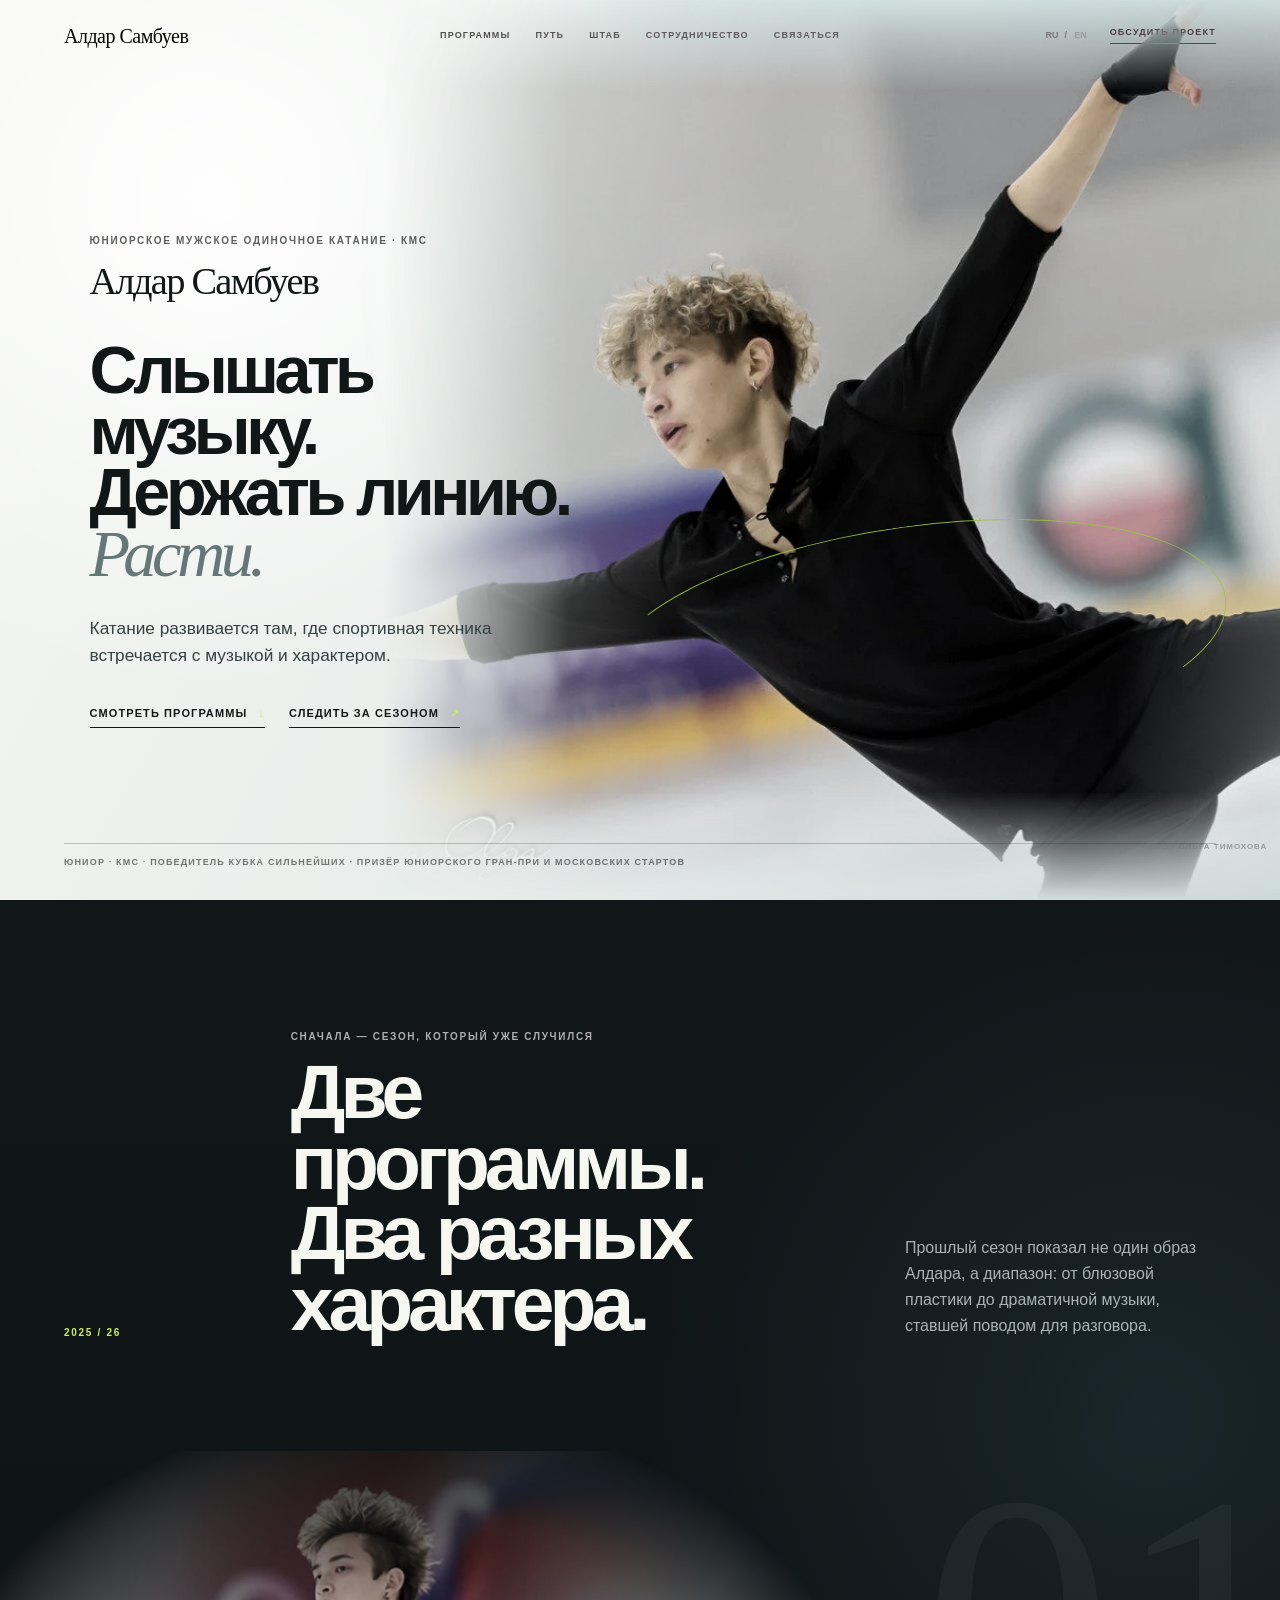
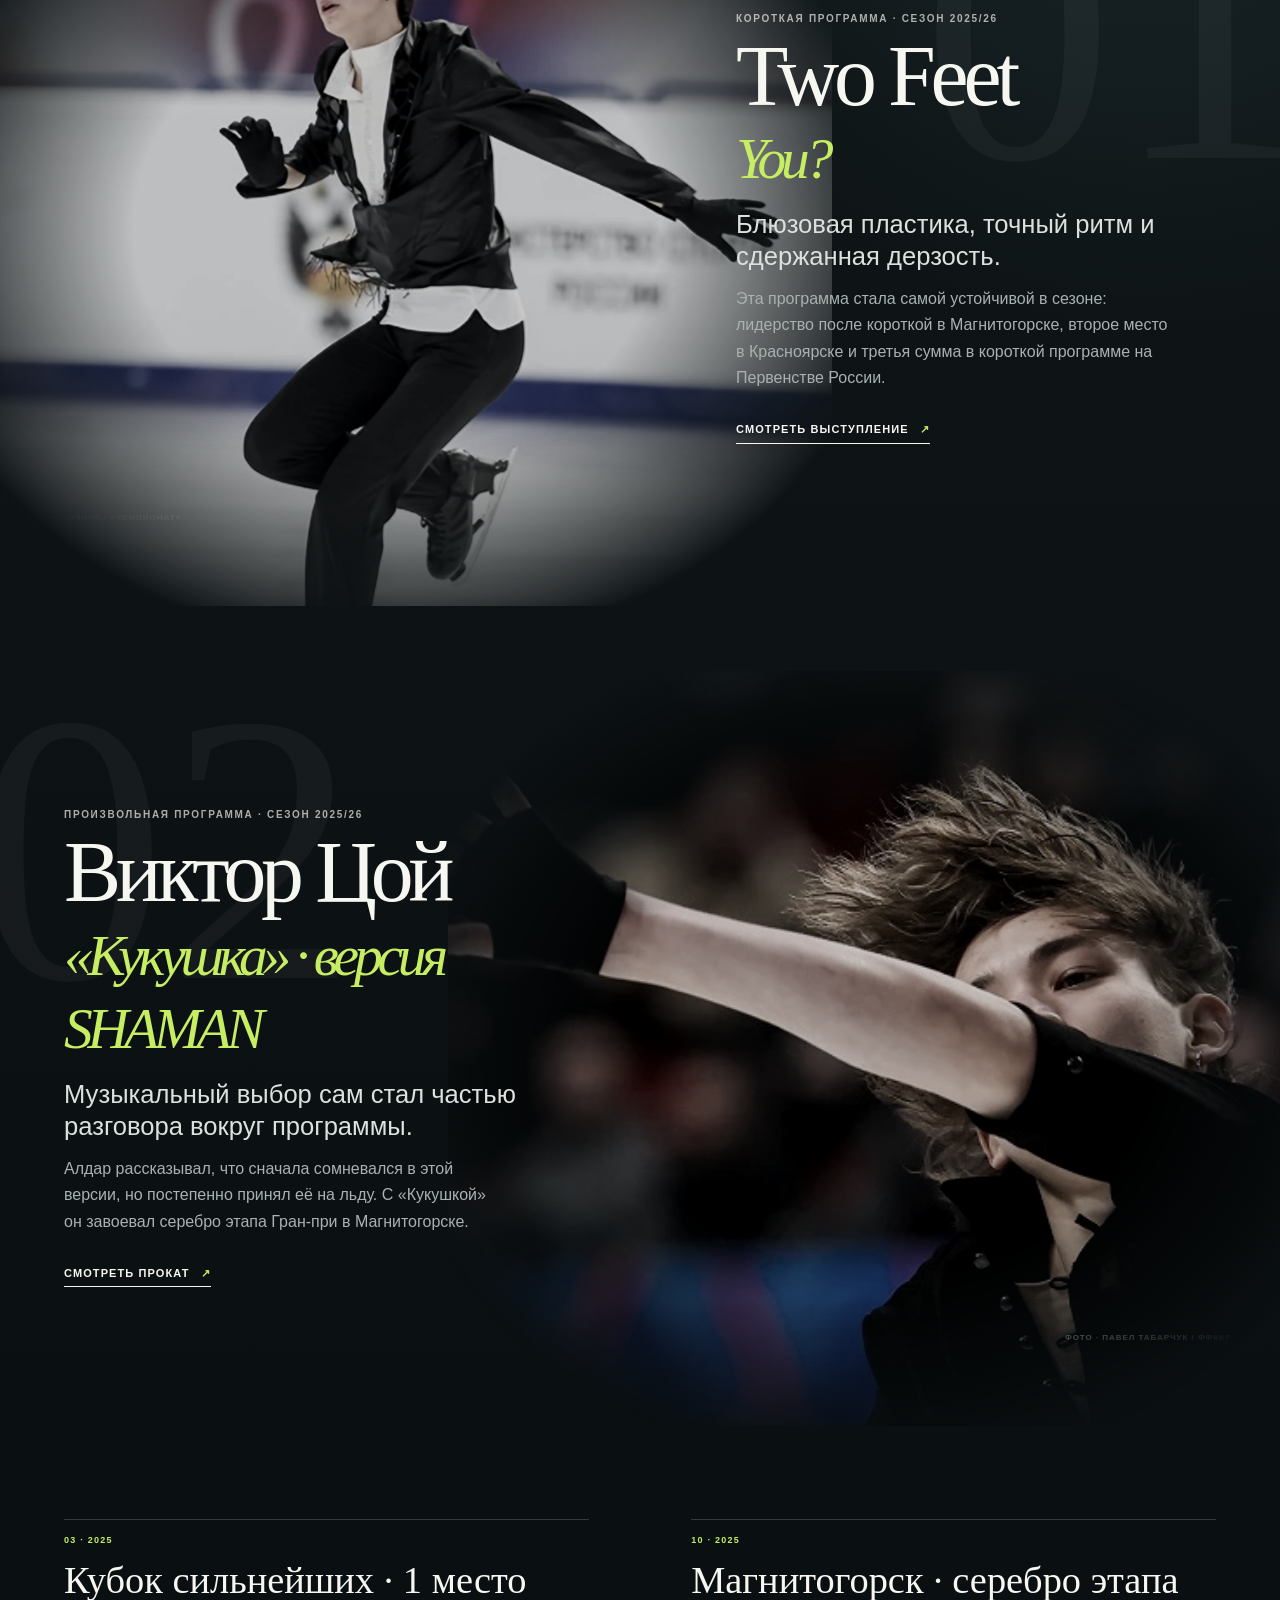
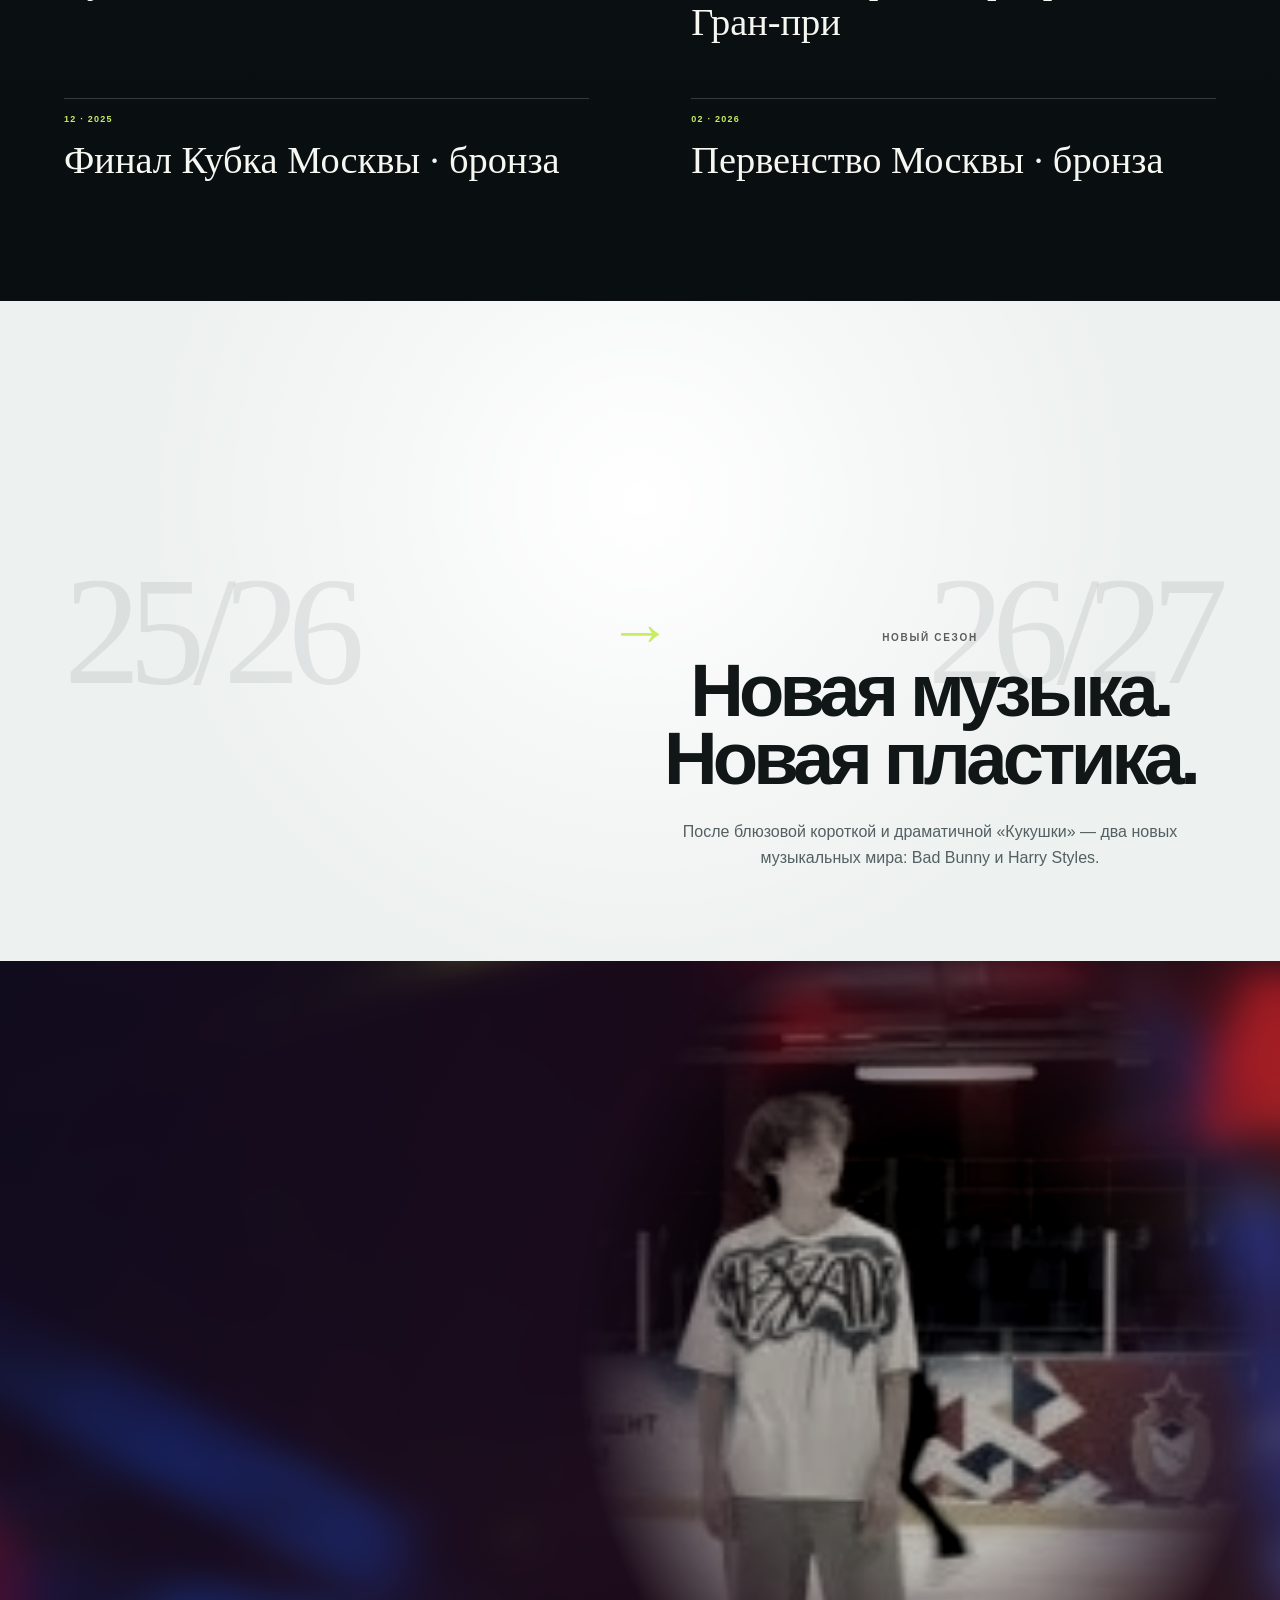
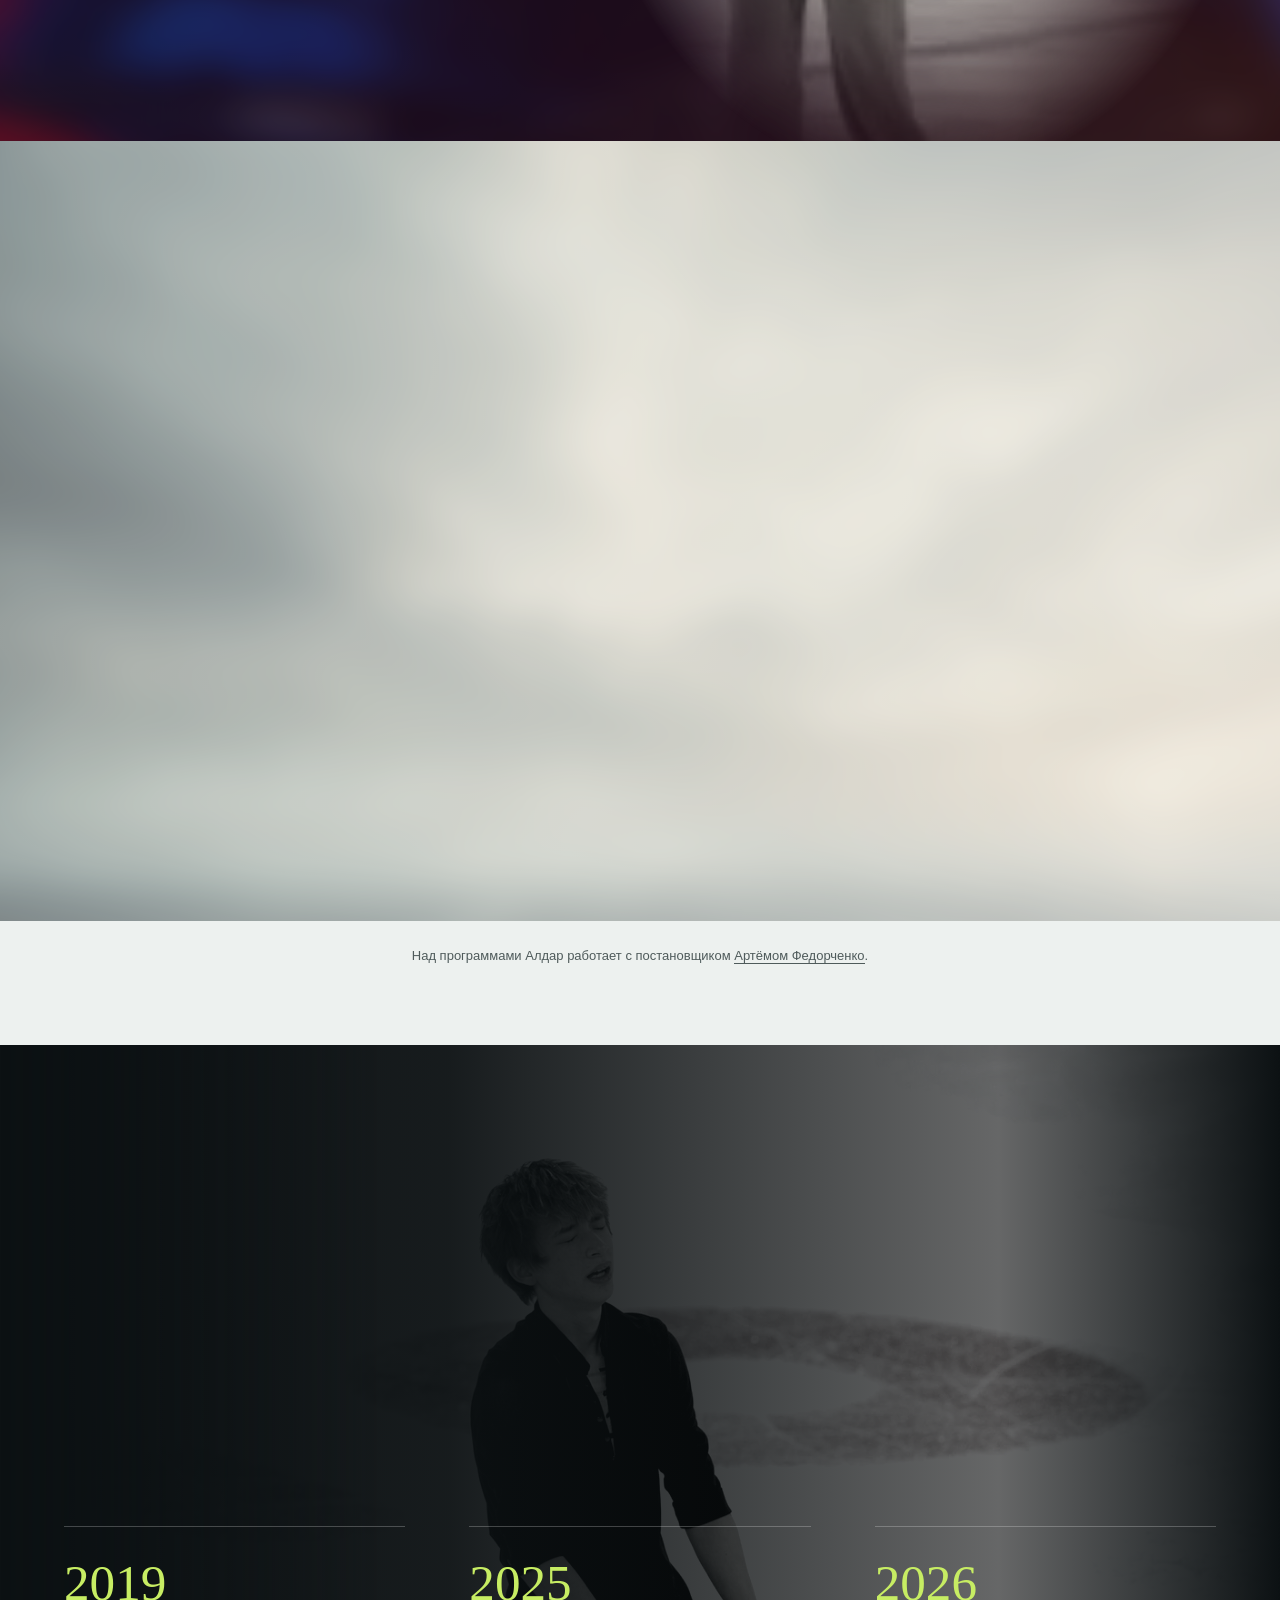
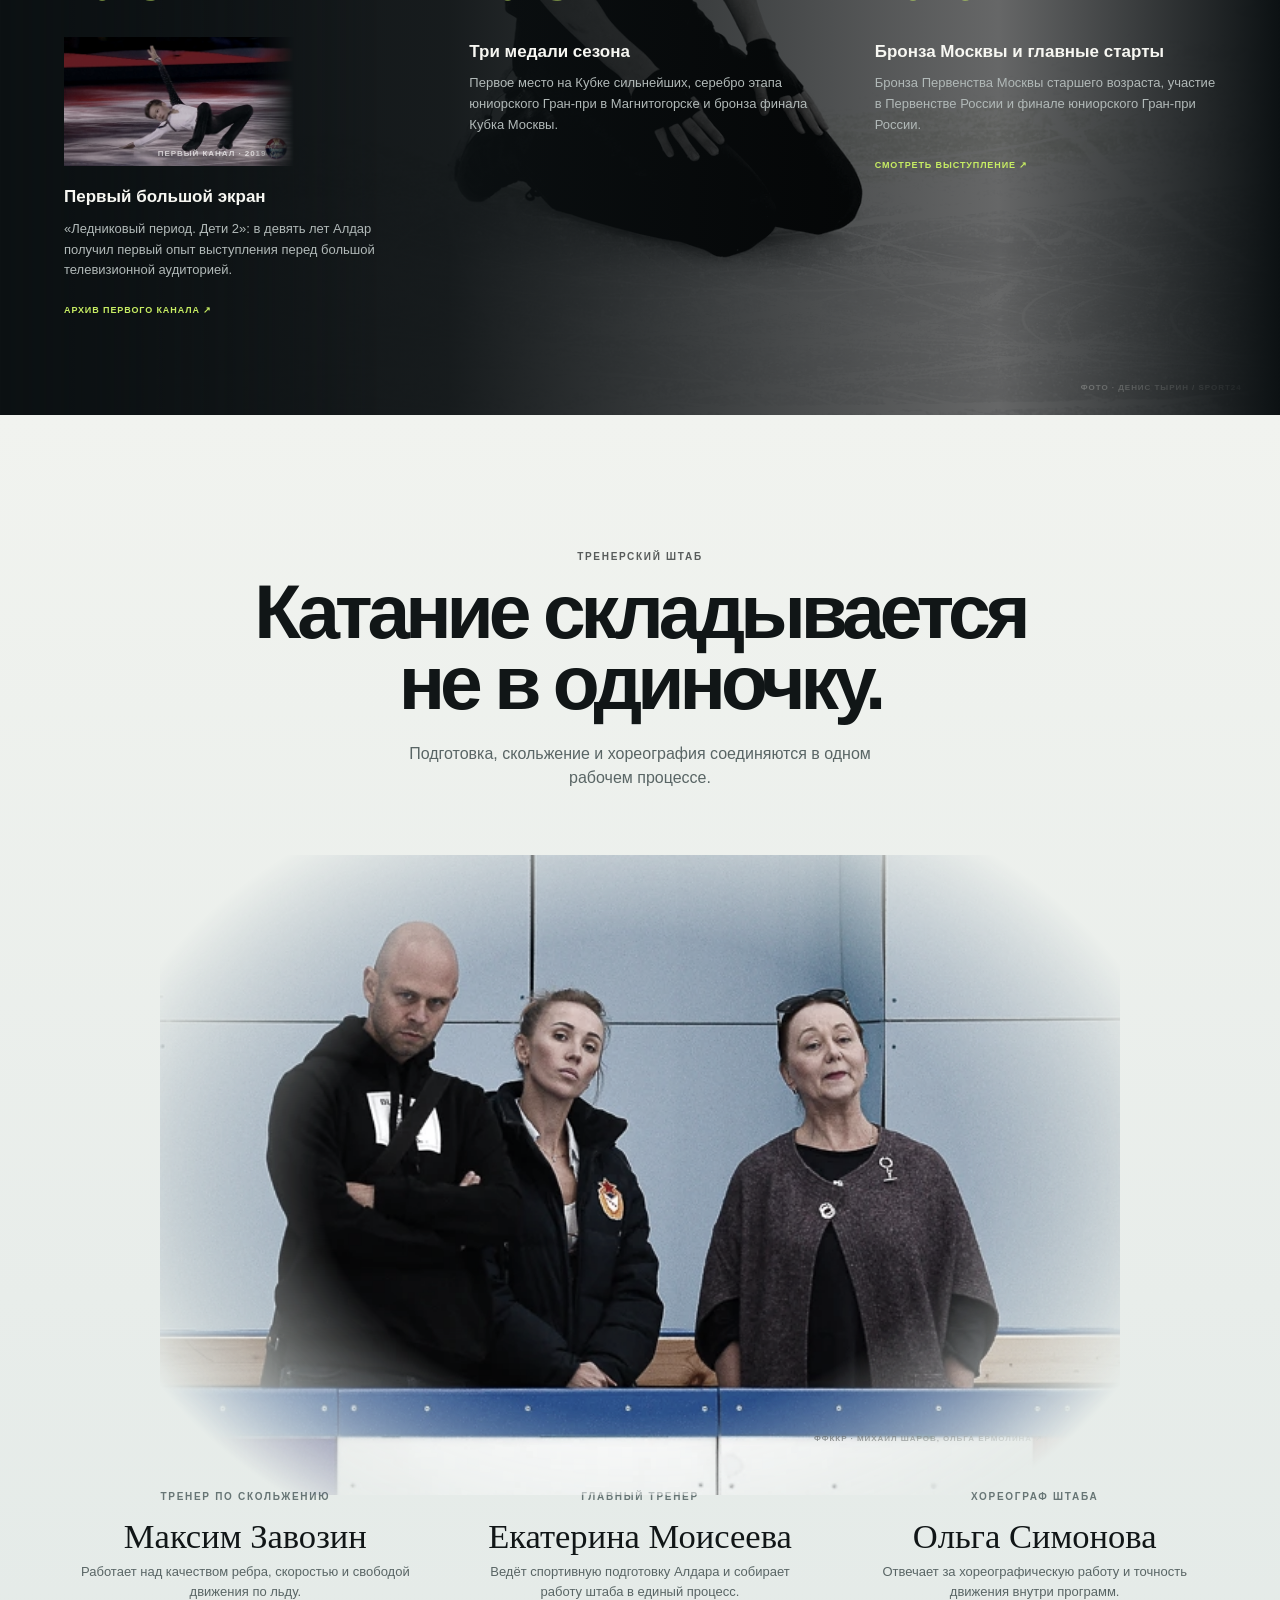
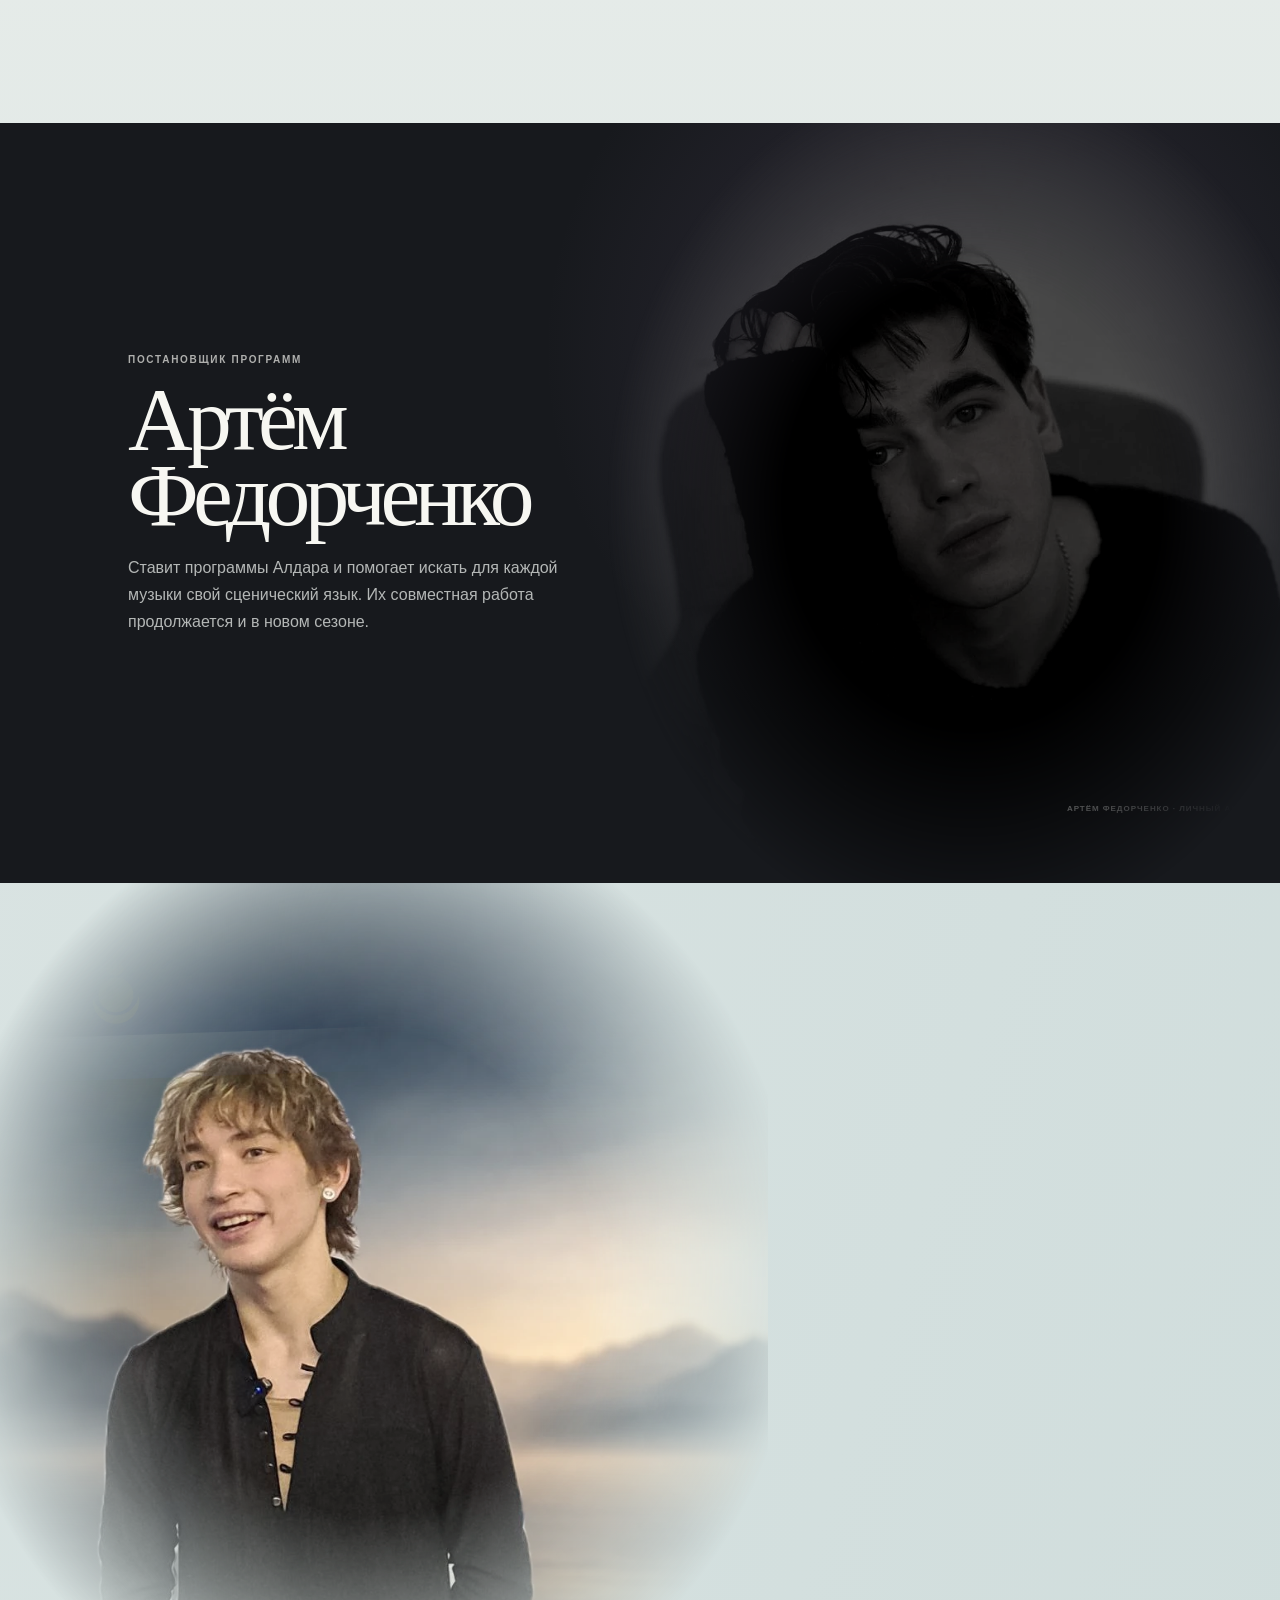
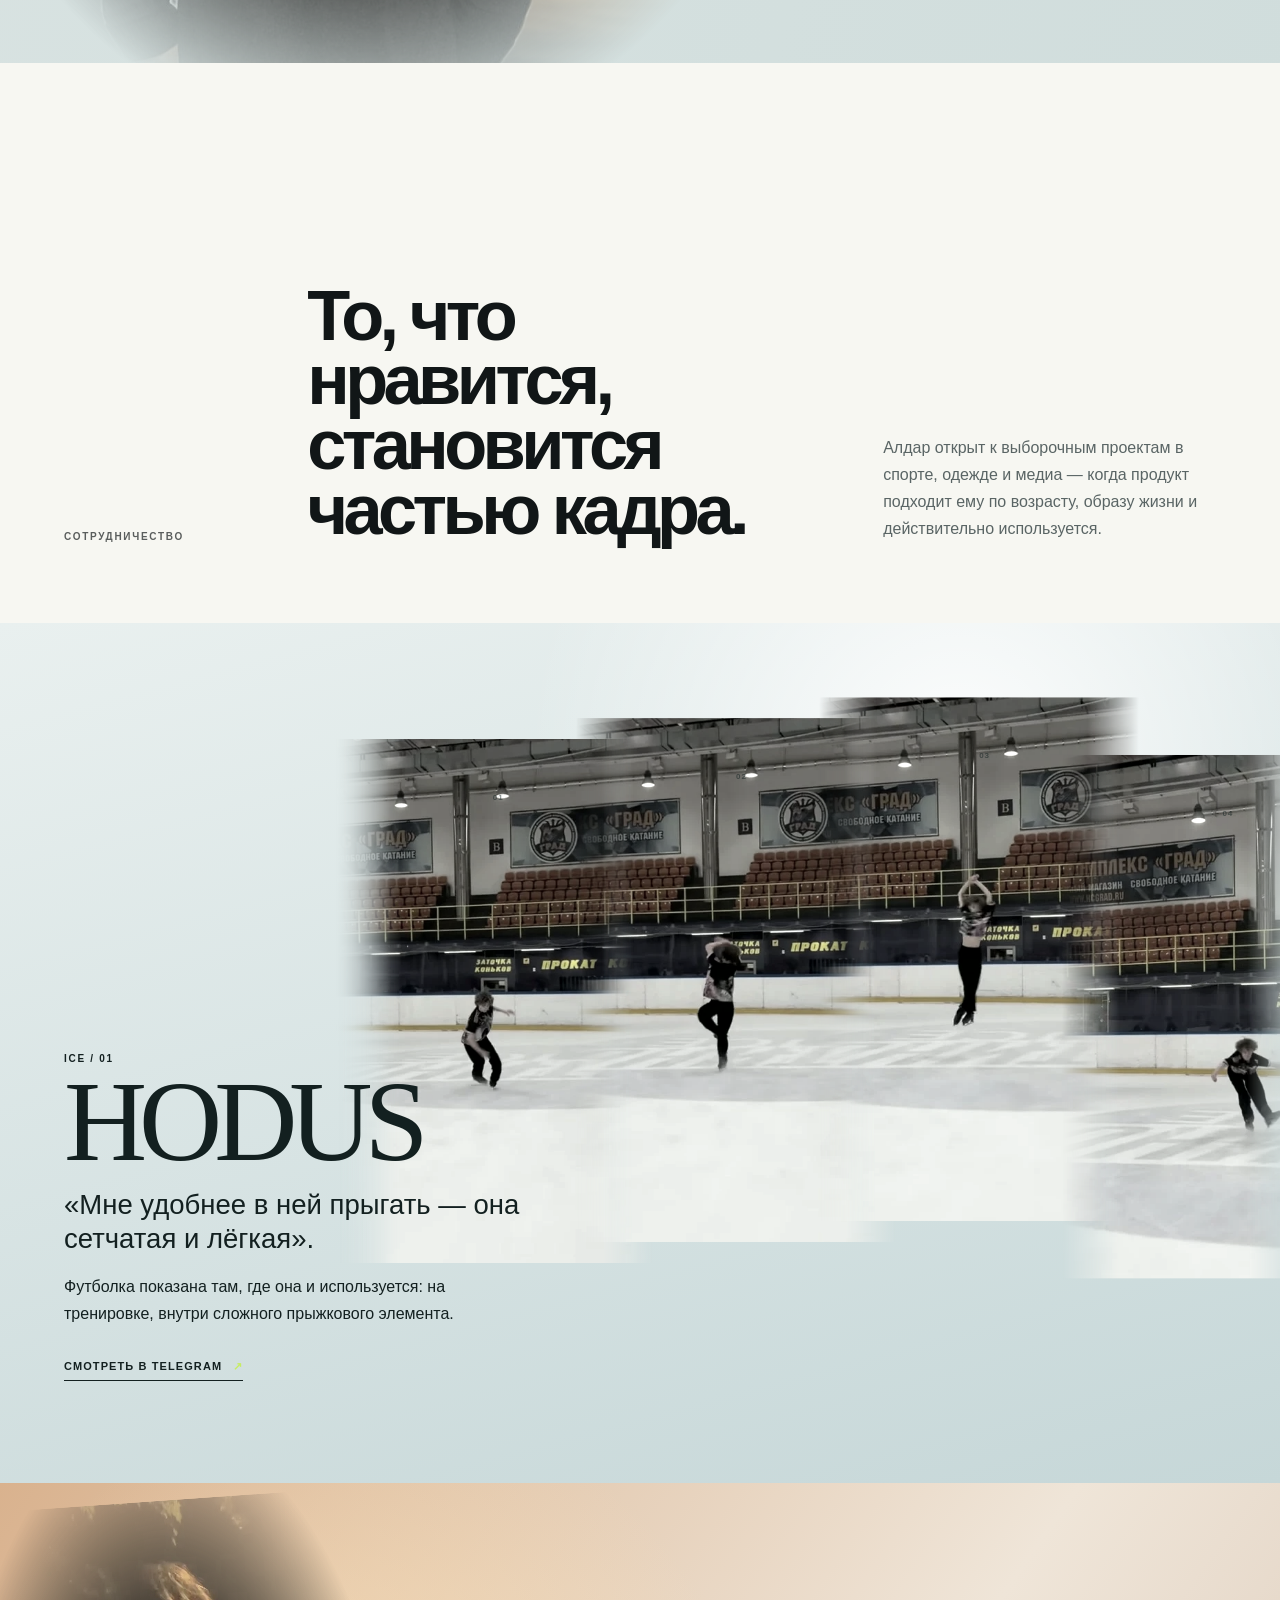
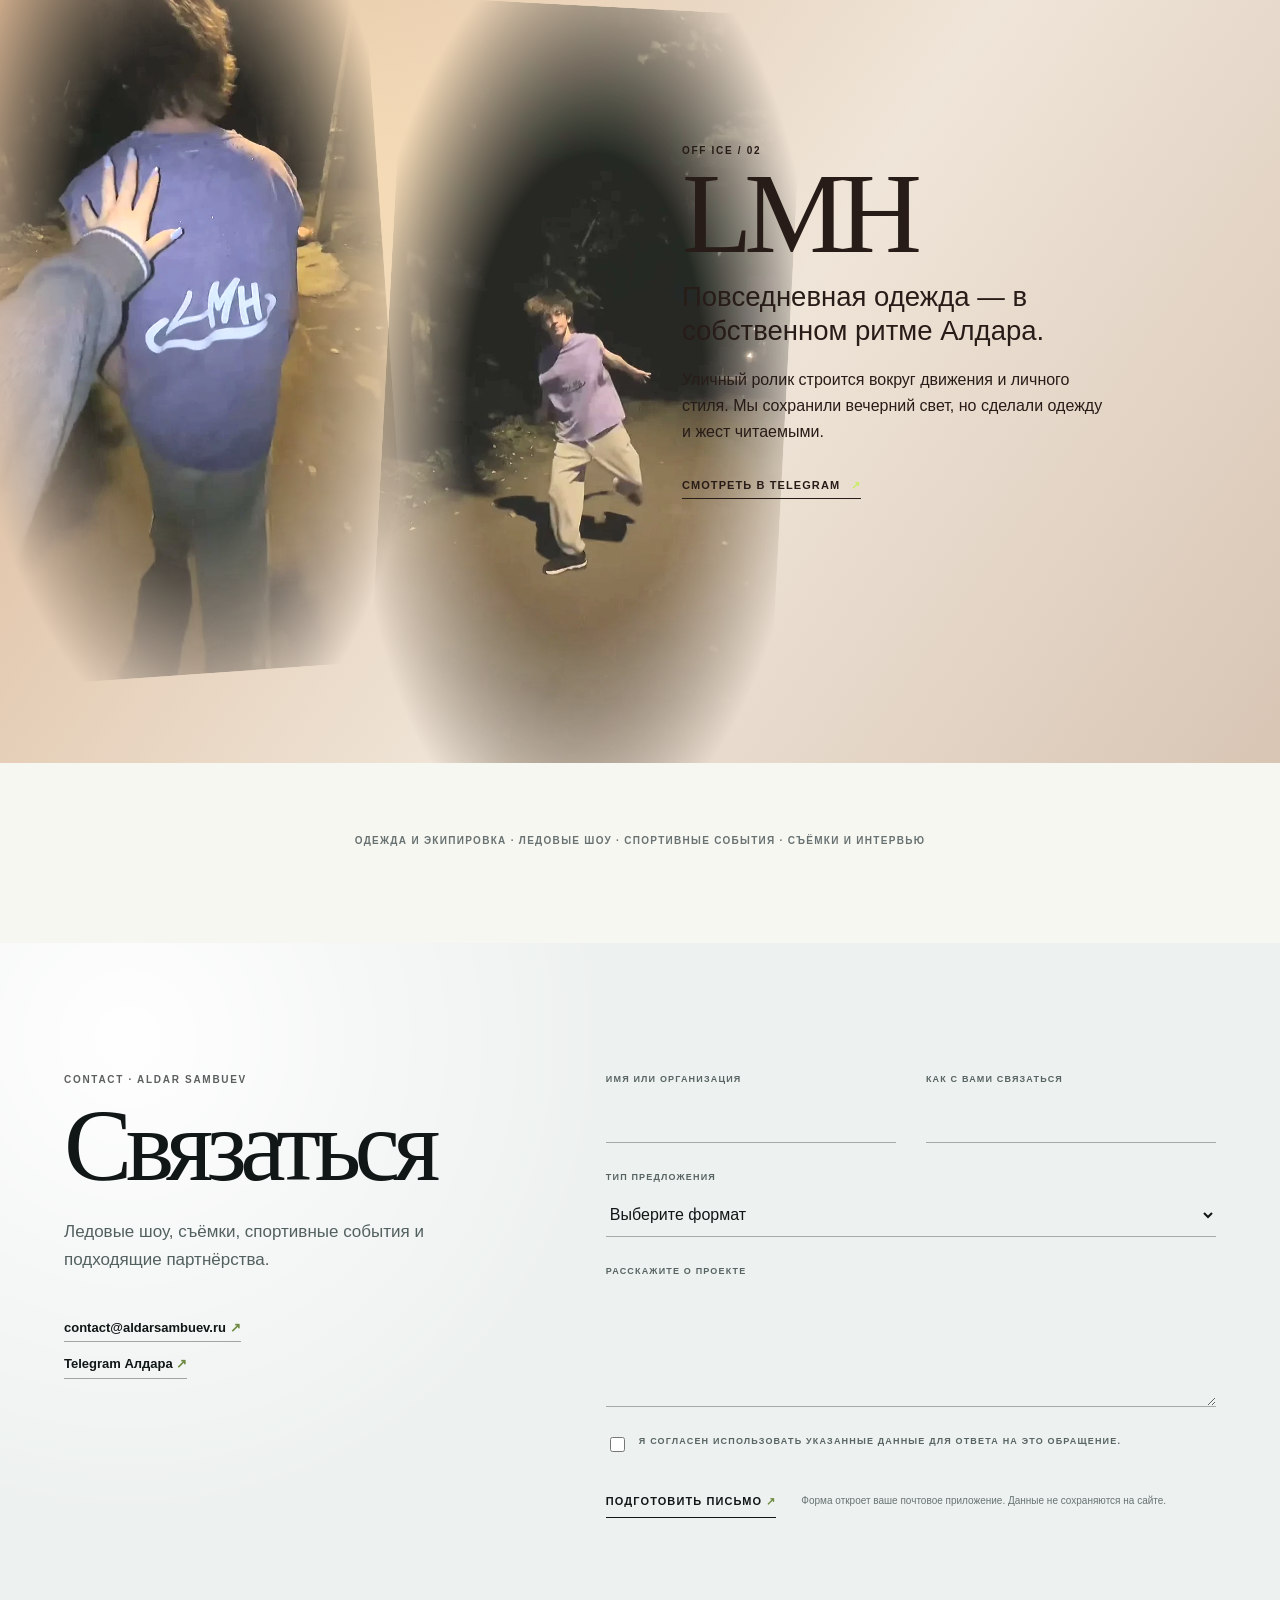
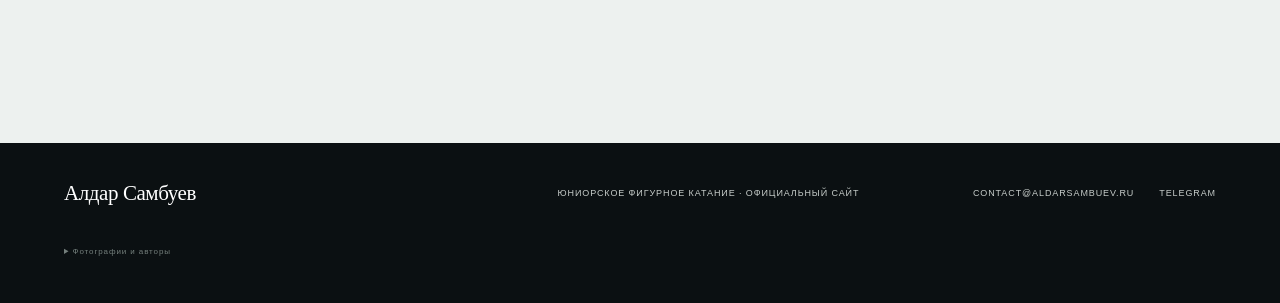
==== index.html @ 68e5cb77 "Publish Aldar Sambuev site" ====
<!doctype html>
<html lang="ru">
<head>
  <meta charset="utf-8">
  <meta name="viewport" content="width=device-width, initial-scale=1">
  <meta name="description" content="Алдар Самбуев — юниорский фигурист, КМС. Программы, выступления, спортивный путь и сотрудничество.">
  <meta name="robots" content="index, follow, max-image-preview:large">
  <meta name="theme-color" content="#11110f">
  <meta name="color-scheme" content="light dark">
  <meta property="og:type" content="website">
  <meta property="og:locale" content="ru_RU">
  <meta property="og:locale:alternate" content="en_US">
  <meta property="og:title" content="Алдар Самбуев — юниорское фигурное катание">
  <meta property="og:description" content="Программы, выступления, спортивный путь и сотрудничество.">
  <meta property="og:url" content="https://aldarsambuev.ru/">
  <meta property="og:image" content="https://aldarsambuev.ru/assets/og-cover.jpg">
  <meta property="og:image:alt" content="Алдар Самбуев на льду">
  <meta name="twitter:card" content="summary_large_image">
  <link rel="canonical" href="https://aldarsambuev.ru/">
  <link rel="icon" href="favicon.svg" type="image/svg+xml">
  <title>Алдар Самбуев — юниорское фигурное катание</title>
  <link rel="stylesheet" href="site.css">
  <script defer src="site.js"></script>
</head>
<body>
  <a class="skip-link" href="#content" data-i18n="skip">Перейти к содержанию</a>

  <header class="site-header" aria-label="Основная навигация">
    <a class="wordmark" href="#top" data-i18n="name">Алдар Самбуев</a>
    <nav>
      <a href="#seasons" data-i18n="navPrograms">Программы</a>
      <a href="#journey" data-i18n="navJourney">Путь</a>
      <a href="#people" data-i18n="navPeople">Штаб</a>
      <a href="#collaboration" data-i18n="navCollaboration">Сотрудничество</a>
      <a href="#contact" data-i18n="navContact">Связаться</a>
    </nav>
    <div class="header-actions">
      <div class="language-switch" aria-label="Выбор языка">
        <button type="button" class="is-active" data-lang="ru" aria-pressed="true">RU</button>
        <span>/</span>
        <button type="button" data-lang="en" aria-pressed="false">EN</button>
      </div>
      <a class="header-contact" href="#contact" data-i18n="discuss">Обсудить проект</a>
    </div>
  </header>

  <main id="content">
    <section class="scene hero" id="top">
      <div class="hero-atmosphere" aria-hidden="true"></div>
      <figure class="hero-visual">
        <picture>
          <source media="(max-width: 760px)" srcset="assets/curated-telegram/hero-mobile-timokhova.webp">
          <img src="assets/curated-telegram/hero-desktop-timokhova.webp" alt="Алдар Самбуев исполняет длинную линию на льду" fetchpriority="high">
        </picture>
        <figcaption data-i18n="heroCredit">Фото · Ольга Тимохова</figcaption>
      </figure>
      <span class="skate-trace skate-trace--one" aria-hidden="true"></span>

      <div class="hero-copy" data-reveal>
        <p class="eyebrow" data-i18n="heroEyebrow">Юниорское мужское одиночное катание · КМС</p>
        <h1 data-i18n="name">Алдар Самбуев</h1>
        <p class="hero-statement" data-i18n="heroStatement">Слышать музыку.<br>Держать линию.<br><em>Расти.</em></p>
        <p class="hero-intro" data-i18n="heroIntro">Катание развивается там, где спортивная техника встречается с музыкой и характером.</p>
        <div class="hero-actions">
          <a class="line-link" href="#seasons" data-i18n="watchPrograms">Смотреть программы <span>↓</span></a>
          <a class="line-link" href="https://t.me/RedSweet425" target="_blank" rel="noopener noreferrer" data-i18n="followSeason">Следить за сезоном <span>↗</span></a>
        </div>
      </div>

      <p class="hero-profile" data-i18n="heroProfile">Юниор · КМС · победитель Кубка сильнейших · призёр юниорского Гран-при и московских стартов</p>
    </section>

    <section class="season-story" id="seasons">
      <div class="season-intro" data-reveal>
        <p class="chapter-mark">2025 / 26</p>
        <div>
          <p class="eyebrow" data-i18n="pastKicker">Сначала — сезон, который уже случился</p>
          <h2 data-i18n="pastTitle">Две программы.<br>Два разных характера.</h2>
        </div>
        <p data-i18n="pastIntro">Прошлый сезон показал не один образ Алдара, а диапазон: от блюзовой пластики до драматичной музыки, ставшей поводом для разговора.</p>
      </div>

      <article class="scene past-program past-program--short">
        <figure class="past-program__visual" data-reveal>
          <img src="assets/visual-lab/championat/01-lead.webp" alt="Алдар Самбуев в короткой программе сезона 2025/26" loading="lazy">
          <figcaption data-i18n="champCredit">Источник · «Чемпионат»</figcaption>
        </figure>
        <span class="scene-number" aria-hidden="true">01</span>
        <div class="past-program__copy" data-reveal>
          <p class="eyebrow" data-i18n="oldShortLabel">Короткая программа · сезон 2025/26</p>
          <h3>Two Feet<br><em>You?</em></h3>
          <p class="program-thesis" data-i18n="oldShortThesis">Блюзовая пластика, точный ритм и сдержанная дерзость.</p>
          <p data-i18n="oldShortText">Эта программа стала самой устойчивой в сезоне: лидерство после короткой в Магнитогорске, второе место в Красноярске и третья сумма в короткой программе на Первенстве России.</p>
          <a class="line-link" href="https://www.1tv.ru/sport/final-gran-pri-rossii-po-figurnomu-kataniyu-sredi-yuniorov-2026/korotkaya-programma/aldar-sambuev-yunoshi-korotkaya-programma-final-gran-pri-rossii-po-figurnomu-kataniyu-sredi-yuniorov-2026" target="_blank" rel="noopener noreferrer" data-i18n="watchPerformance">Смотреть выступление <span>↗</span></a>
        </div>
      </article>

      <article class="scene past-program past-program--free">
        <figure class="past-program__visual" data-reveal>
          <img src="assets/source-photos/2025-2026/chelyabinsk-final/sambuev-free-pavel-tabarchuk.webp" alt="Алдар Самбуев в произвольной программе сезона 2025/26" loading="lazy">
          <figcaption data-i18n="freePhotoCredit">Фото · Павел Табарчук / ФФККР</figcaption>
        </figure>
        <span class="scene-number" aria-hidden="true">02</span>
        <div class="past-program__copy" data-reveal>
          <p class="eyebrow" data-i18n="oldFreeLabel">Произвольная программа · сезон 2025/26</p>
          <h3 data-i18n="oldFreeMusic">Виктор Цой<br><em>«Кукушка» · версия SHAMAN</em></h3>
          <p class="program-thesis" data-i18n="oldFreeThesis">Музыкальный выбор сам стал частью разговора вокруг программы.</p>
          <p data-i18n="oldFreeText">Алдар рассказывал, что сначала сомневался в этой версии, но постепенно принял её на льду. С «Кукушкой» он завоевал серебро этапа Гран-при в Магнитогорске.</p>
          <a class="line-link" href="https://www.1tv.ru/sport/gran-pri-rossii-po-figurnomu-kataniyu-2025-26/proizvolnaya-programma-yuniory/aldar-sambuev-yunoshi-proizvolnaya-programma-magnitogorsk-gran-pri-rossii-po-figurnomu-kataniyu-2025-26" target="_blank" rel="noopener noreferrer" data-i18n="watchSkate">Смотреть прокат <span>↗</span></a>
        </div>
      </article>

      <div class="season-results" data-reveal>
        <div>
          <span>03 · 2025</span>
          <strong data-i18n="resultCup">Кубок сильнейших · 1 место</strong>
        </div>
        <div>
          <span>10 · 2025</span>
          <strong data-i18n="resultGp">Магнитогорск · серебро этапа Гран-при</strong>
        </div>
        <div>
          <span>12 · 2025</span>
          <strong data-i18n="resultMoscowCup">Финал Кубка Москвы · бронза</strong>
        </div>
        <div>
          <span>02 · 2026</span>
          <strong data-i18n="resultMoscowChampionship">Первенство Москвы · бронза</strong>
        </div>
      </div>
    </section>

    <section class="season-turn scene">
      <span class="turn-year" aria-hidden="true">25/26</span>
      <span class="turn-arrow" aria-hidden="true">→</span>
      <span class="turn-year" aria-hidden="true">26/27</span>
      <div data-reveal>
        <p class="eyebrow" data-i18n="turnKicker">Новый сезон</p>
        <h2 data-i18n="turnTitle">Новая музыка.<br>Новая пластика.</h2>
        <p data-i18n="turnText">После блюзовой короткой и драматичной «Кукушки» — два новых музыкальных мира: Bad Bunny и Harry Styles.</p>
      </div>
    </section>

    <section class="new-programs" aria-label="Программы сезона 2026/27">
      <article class="scene new-program new-program--bad-bunny">
        <div class="new-program__atmosphere" aria-hidden="true"></div>
        <figure class="new-program__figure" data-reveal>
          <img src="assets/programs/bad-bunny-teaser.webp" alt="Кадр тизера короткой программы Алдара под музыку Bad Bunny" loading="lazy">
        </figure>
        <div class="new-program__copy" data-reveal>
          <p class="chapter-mark">01 · 2026/27</p>
          <p class="eyebrow" data-i18n="shortLabel">Короткая программа</p>
          <h2>Bad Bunny</h2>
          <p class="new-program__music" data-i18n="shortMusic">Попурри из композиций</p>
          <p data-i18n="shortMood">Ритм, скорость и акцент — новая работа с современной пластикой.</p>
          <a class="line-link" href="https://t.me/RedSweet425/238" target="_blank" rel="noopener noreferrer" data-i18n="watchTeaser">Смотреть тизер <span>↗</span></a>
        </div>
      </article>

      <article class="scene new-program new-program--harry">
        <div class="new-program__atmosphere" aria-hidden="true"></div>
        <figure class="new-program__figure" data-reveal>
          <img src="assets/programs/sign-of-the-times-teaser.webp" alt="Кадр тизера произвольной программы Алдара под музыку Harry Styles" loading="lazy">
        </figure>
        <div class="new-program__copy" data-reveal>
          <p class="chapter-mark">02 · 2026/27</p>
          <p class="eyebrow" data-i18n="freeLabel">Произвольная программа</p>
          <h2>Harry Styles</h2>
          <p class="new-program__music">Sign of the Times</p>
          <p data-i18n="freeMood">Воздух, длинная линия и внутреннее напряжение — другой темп и другой масштаб движения.</p>
          <a class="line-link" href="https://t.me/RedSweet425/264" target="_blank" rel="noopener noreferrer" data-i18n="watchTeaser">Смотреть тизер <span>↗</span></a>
        </div>
      </article>

      <p class="program-maker"><span data-i18n="programMakerLabel">Над программами Алдар работает с постановщиком</span> <a href="#fedorchenko" data-i18n="fedorchenkoName">Артёмом Федорченко</a>.</p>
    </section>

    <section class="journey scene" id="journey">
      <figure class="journey-visual">
        <img src="assets/photo-casting/kpk-tyrin-finish.webp" alt="Алдар Самбуев завершает выступление на льду" loading="lazy">
        <figcaption data-i18n="journeyCredit">Фото · Денис Тырин / Sport24</figcaption>
      </figure>
      <div class="journey-heading" data-reveal>
        <p class="eyebrow" data-i18n="journeyKicker">Спортивный путь</p>
        <h2 data-i18n="journeyTitle">Не обещания.<br>То, что уже было на льду.</h2>
      </div>
      <ol class="journey-events">
        <li data-reveal>
          <time>2019</time>
          <figure class="journey-child">
            <img src="assets/archive/aldar-feeling-good-2019.webp" alt="Алдар Самбуев в проекте «Ледниковый период. Дети 2»" loading="lazy">
            <figcaption data-i18n="journeyChildCredit">Первый канал · 2019</figcaption>
          </figure>
          <h3 data-i18n="journey2019Title">Первый большой экран</h3>
          <p data-i18n="journey2019Text">«Ледниковый период. Дети 2»: в девять лет Алдар получил первый опыт выступления перед большой телевизионной аудиторией.</p>
          <a href="https://www.1tv.ru/shows/lednikovyy-period-deti/vystupleniya/aldar-sambuev-feeling-good-lednikovyy-period-deti-vtoroy-sezon-fragment-vypuska-ot-07-04-2019" target="_blank" rel="noopener noreferrer" data-i18n="watchArchive">Архив Первого канала ↗</a>
        </li>
        <li data-reveal>
          <time>2025</time>
          <h3 data-i18n="journey2025Title">Три медали сезона</h3>
          <p data-i18n="journey2025Text">Первое место на Кубке сильнейших, серебро этапа юниорского Гран-при в Магнитогорске и бронза финала Кубка Москвы.</p>
        </li>
        <li data-reveal>
          <time>2026</time>
          <h3 data-i18n="journey2026Title">Бронза Москвы и главные старты</h3>
          <p data-i18n="journey2026Text">Бронза Первенства Москвы старшего возраста, участие в Первенстве России и финале юниорского Гран-при России.</p>
          <a href="https://www.1tv.ru/sport/final-gran-pri-rossii-po-figurnomu-kataniyu-sredi-yuniorov-2026/korotkaya-programma/aldar-sambuev-yunoshi-korotkaya-programma-final-gran-pri-rossii-po-figurnomu-kataniyu-sredi-yuniorov-2026" target="_blank" rel="noopener noreferrer" data-i18n="watchPerformance">Смотреть выступление ↗</a>
        </li>
      </ol>
    </section>

    <section class="people" id="people">
      <div class="people-intro" data-reveal>
        <p class="eyebrow" data-i18n="peopleKicker">Тренерский штаб</p>
        <h2 data-i18n="peopleTitle">Катание складывается<br>не в одиночку.</h2>
        <p data-i18n="peopleIntro">Подготовка, скольжение и хореография соединяются в одном рабочем процессе.</p>
      </div>

      <figure class="staff-portrait" data-reveal>
        <img src="assets/visual-lab/team/zavozin-moiseeva-simonova-ffkkr.webp" alt="Максим Завозин, Екатерина Моисеева и Ольга Симонова у борта катка" loading="lazy">
        <figcaption><a href="https://fsrussia.ru/news/novosti/kontrol-nye-prokaty-2024-yuniory-trener-ekaterina-moiseeva-i-khoreograf-ol-ga-simonova-ob-uchenitsakh-sofii-dzepke-i-milane-lebedevoj" target="_blank" rel="noopener noreferrer" data-i18n="staffCredit">ФФККР · Михаил Шаров, Ольга Ермолина ↗</a></figcaption>
      </figure>

      <div class="staff-names">
        <article data-reveal>
          <small data-i18n="zavozinRole">Тренер по скольжению</small>
          <h3 data-i18n="zavozinName">Максим Завозин</h3>
          <p data-i18n="zavozinText">Работает над качеством ребра, скоростью и свободой движения по льду.</p>
        </article>
        <article data-reveal>
          <small data-i18n="moiseevaRole">Главный тренер</small>
          <h3 data-i18n="moiseevaName">Екатерина Моисеева</h3>
          <p data-i18n="moiseevaText">Ведёт спортивную подготовку Алдара и собирает работу штаба в единый процесс.</p>
        </article>
        <article data-reveal>
          <small data-i18n="simonovaRole">Хореограф штаба</small>
          <h3 data-i18n="simonovaName">Ольга Симонова</h3>
          <p data-i18n="simonovaText">Отвечает за хореографическую работу и точность движения внутри программ.</p>
        </article>
      </div>

      <article class="fedorchenko scene" id="fedorchenko">
        <div class="fedorchenko-copy" data-reveal>
          <p class="eyebrow" data-i18n="fedorchenkoRole">Постановщик программ</p>
          <h2 data-i18n="fedorchenkoName">Артём Федорченко</h2>
          <p data-i18n="fedorchenkoText">Ставит программы Алдара и помогает искать для каждой музыки свой сценический язык. Их совместная работа продолжается и в новом сезоне.</p>
        </div>
        <figure data-reveal>
          <img src="assets/team-v4/artem-fedorchenko.webp" alt="Артём Федорченко" loading="lazy">
          <figcaption data-i18n="fedorchenkoCredit">Артём Федорченко · личный архив</figcaption>
        </figure>
      </article>

      <article class="home-pause scene">
        <figure>
          <img src="assets/derived/about-portrait-buryatia-v1.webp" alt="Алдар Самбуев на фоне авторской визуальной отсылки к Бурятии и Байкалу" loading="lazy">
          <img class="buryatia-flag-echo" src="assets/derived/flag-of-buryatia.svg" alt="" aria-hidden="true">
          <figcaption data-i18n="portraitCredit">Личная фотография · фон — авторская интерпретация</figcaption>
        </figure>
        <div data-reveal>
          <p class="eyebrow" data-i18n="homeKicker">Санкт-Петербург · Бурятия</p>
          <h2 data-i18n="homeTitle">Чувство дома<br>тоже остаётся в движении.</h2>
          <p data-i18n="homeText">Алдар родился в Санкт-Петербурге, но вместе с семьёй ощущает сильную связь с Бурятией и особенно ценит поддержку оттуда. Он ещё не был на Байкале и мечтает однажды покататься на его льду.</p>
          <a class="line-link" href="https://t.me/RedSweet425" target="_blank" rel="noopener noreferrer" data-i18n="openTelegram">Открыть Telegram <span>↗</span></a>
        </div>
      </article>
    </section>

    <section class="collaboration" id="collaboration">
      <div class="collaboration-intro" data-reveal>
        <p class="eyebrow" data-i18n="collabKicker">Сотрудничество</p>
        <h2 data-i18n="collabTitle">То, что нравится,<br>становится частью кадра.</h2>
        <p data-i18n="collabIntro">Алдар открыт к выборочным проектам в спорте, одежде и медиа — когда продукт подходит ему по возрасту, образу жизни и действительно используется.</p>
      </div>

      <article class="scene hodus-story">
        <a class="jump-sequence" href="https://t.me/RedSweet425/265" target="_blank" rel="noopener noreferrer" aria-label="Смотреть ролик HODUS в Telegram">
          <figure><img src="assets/derived/hodus-jump-01.webp" alt="Начало прыжкового захода" loading="lazy"><figcaption>01</figcaption></figure>
          <figure><img src="assets/derived/hodus-jump-02.webp" alt="Отрыв ото льда" loading="lazy"><figcaption>02</figcaption></figure>
          <figure><img src="assets/derived/hodus-jump-03.webp" alt="Верхняя точка прыжка" loading="lazy"><figcaption>03</figcaption></figure>
          <figure><img src="assets/derived/hodus-jump-04.webp" alt="Приземление прыжка" loading="lazy"><figcaption>04</figcaption></figure>
        </a>
        <div class="collab-copy" data-reveal>
          <p class="collab-index">ICE / 01</p>
          <h3>HODUS</h3>
          <blockquote data-i18n="hodusQuote">«Мне удобнее в ней прыгать — она сетчатая и лёгкая».</blockquote>
          <p data-i18n="hodusText">Футболка показана там, где она и используется: на тренировке, внутри сложного прыжкового элемента.</p>
          <a class="line-link" href="https://t.me/RedSweet425/265" target="_blank" rel="noopener noreferrer" data-i18n="watchTelegram">Смотреть в Telegram <span>↗</span></a>
        </div>
      </article>

      <article class="scene lmh-story">
        <div class="lmh-visual" aria-hidden="true">
          <img class="lmh-visual__logo" src="assets/derived/lmh-logo.webp" alt="">
          <img class="lmh-visual__motion" src="assets/derived/lmh-motion.webp" alt="">
        </div>
        <div class="collab-copy" data-reveal>
          <p class="collab-index">OFF ICE / 02</p>
          <h3>LMH</h3>
          <p class="collab-lead" data-i18n="lmhLead">Повседневная одежда — в собственном ритме Алдара.</p>
          <p data-i18n="lmhText">Уличный ролик строится вокруг движения и личного стиля. Мы сохранили вечерний свет, но сделали одежду и жест читаемыми.</p>
          <a class="line-link" href="https://t.me/RedSweet425/266" target="_blank" rel="noopener noreferrer" data-i18n="watchTelegram">Смотреть в Telegram <span>↗</span></a>
        </div>
      </article>

      <p class="opportunity-line" data-i18n="opportunities">Одежда и экипировка · ледовые шоу · спортивные события · съёмки и интервью</p>
    </section>

    <section class="contact scene" id="contact">
      <div class="contact-intro" data-reveal>
        <p class="eyebrow">CONTACT · ALDAR SAMBUEV</p>
        <h2 data-i18n="contactTitle">Связаться</h2>
        <p data-i18n="contactIntro">Ледовые шоу, съёмки, спортивные события и подходящие партнёрства.</p>
        <div class="direct-links">
          <a href="mailto:contact@aldarsambuev.ru">contact@aldarsambuev.ru <span>↗</span></a>
          <a href="https://t.me/RedSweet425" target="_blank" rel="noopener noreferrer" data-i18n="telegramChannel">Telegram Алдара <span>↗</span></a>
        </div>
      </div>

      <form class="contact-form" id="contact-form" data-reveal>
        <div class="field-row">
          <label>
            <span data-i18n="fieldName">Имя или организация</span>
            <input type="text" name="name" autocomplete="name" required>
          </label>
          <label>
            <span data-i18n="fieldContact">Как с вами связаться</span>
            <input type="text" name="contact" autocomplete="email" required>
          </label>
        </div>
        <label>
          <span data-i18n="fieldType">Тип предложения</span>
          <select name="type" required>
            <option value="" data-i18n="typeChoose">Выберите формат</option>
            <option value="brand" data-i18n="typeBrand">Бренд или партнёрство</option>
            <option value="event" data-i18n="typeEvent">Ледовое шоу или событие</option>
            <option value="media" data-i18n="typeMedia">Интервью или съёмка</option>
            <option value="other" data-i18n="typeOther">Другое предложение</option>
          </select>
        </label>
        <label>
          <span data-i18n="fieldMessage">Расскажите о проекте</span>
          <textarea name="message" rows="4" required></textarea>
        </label>
        <label class="consent">
          <input type="checkbox" required>
          <span data-i18n="consent">Я согласен использовать указанные данные для ответа на это обращение.</span>
        </label>
        <div class="form-actions">
          <button class="submit-link" type="submit" data-i18n="prepareEmail">Подготовить письмо <span>↗</span></button>
          <p data-i18n="formNote">Форма откроет ваше почтовое приложение. Данные не сохраняются на сайте.</p>
        </div>
        <p class="form-status" id="form-status" aria-live="polite"></p>
      </form>
    </section>
  </main>

  <footer class="site-footer">
    <a href="#top" data-i18n="name">Алдар Самбуев</a>
    <p data-i18n="footerLine">Юниорское фигурное катание · официальный сайт</p>
    <a href="mailto:contact@aldarsambuev.ru">contact@aldarsambuev.ru</a>
    <a href="https://t.me/RedSweet425" target="_blank" rel="noopener noreferrer">Telegram</a>
    <details class="credits">
      <summary data-i18n="creditsTitle">Фотографии и авторы</summary>
      <p data-i18n="creditsText">Спасибо фотографам и авторам, которые сохраняют спортивный путь Алдара. Авторство указано рядом с кадрами. По вопросам подписи, ссылки или использования материала напишите на <a href="mailto:contact@aldarsambuev.ru">contact@aldarsambuev.ru</a>.</p>
    </details>
  </footer>
</body>
</html>
---- site.css ----
:root {
  --ink: #111617;
  --ink-soft: #1b2224;
  --night: #0b1012;
  --ice: #edf1ef;
  --ice-blue: #d9e5e5;
  --paper: #f7f7f2;
  --mist: #a8b1b1;
  --lime: #c7ed63;
  --wine: #661f3b;
  --indigo: #252a53;
  --warm: #d9b38f;
  --sans: -apple-system, BlinkMacSystemFont, "Segoe UI", Helvetica, Arial, sans-serif;
  --serif: "Iowan Old Style", Baskerville, "Times New Roman", serif;
  --edge: max(28px, 5vw);
}

* {
  box-sizing: border-box;
}

html {
  scroll-behavior: smooth;
  background: var(--ice);
}

body {
  margin: 0;
  overflow-x: hidden;
  color: var(--ink);
  background: var(--ice);
  font-family: var(--sans);
  font-size: 16px;
  line-height: 1.5;
  -webkit-font-smoothing: antialiased;
}

a {
  color: inherit;
  text-decoration: none;
}

img {
  display: block;
  width: 100%;
  max-width: 100%;
}

button,
input,
select,
textarea {
  font: inherit;
}

button,
a {
  -webkit-tap-highlight-color: transparent;
}

:focus-visible {
  outline: 2px solid var(--lime);
  outline-offset: 5px;
}

.skip-link {
  position: fixed;
  z-index: 200;
  top: 8px;
  left: 8px;
  padding: 10px 14px;
  transform: translateY(-150%);
  color: var(--ink);
  background: var(--lime);
}

.skip-link:focus {
  transform: none;
}

.scene {
  position: relative;
  min-height: 100svh;
  overflow: clip;
  isolation: isolate;
}

.eyebrow,
.chapter-mark,
.collab-index,
.staff-names small {
  margin: 0;
  font-size: 10px;
  font-weight: 760;
  line-height: 1.3;
  letter-spacing: 0.17em;
  text-transform: uppercase;
}

.eyebrow {
  color: currentColor;
  opacity: 0.68;
}

.line-link {
  position: relative;
  padding: 8px 0;
  display: inline-flex;
  align-items: center;
  gap: 11px;
  font-size: 11px;
  font-weight: 760;
  letter-spacing: 0.1em;
  text-transform: uppercase;
}

.line-link::after,
.header-contact::after {
  content: "";
  position: absolute;
  right: 0;
  bottom: 2px;
  left: 0;
  height: 1px;
  background: currentColor;
  transform-origin: left;
  transition: transform 220ms ease;
}

.line-link:hover::after,
.header-contact:hover::after {
  transform: scaleX(0.42);
}

.line-link span {
  color: var(--lime);
}

figcaption {
  font-size: 8px;
  font-weight: 700;
  line-height: 1.4;
  letter-spacing: 0.12em;
  text-transform: uppercase;
}

.reveal-ready [data-reveal] {
  opacity: 0;
  transform: translateY(28px);
  transition: opacity 760ms ease, transform 760ms cubic-bezier(.2, .68, .24, 1);
}

.reveal-ready [data-reveal].is-visible {
  opacity: 1;
  transform: none;
}

/* Header */

.site-header {
  position: fixed;
  z-index: 100;
  top: 0;
  right: 0;
  left: 0;
  min-height: 72px;
  padding: 0 var(--edge);
  display: grid;
  grid-template-columns: 1fr auto 1fr;
  align-items: center;
  gap: 24px;
  color: #fff;
  mix-blend-mode: difference;
  transition: min-height 220ms ease, backdrop-filter 220ms ease;
}

.site-header.is-scrolled {
  min-height: 58px;
  backdrop-filter: blur(12px);
}

.wordmark {
  font-family: var(--serif);
  font-size: 20px;
  letter-spacing: -0.025em;
  white-space: nowrap;
}

.site-header nav {
  display: flex;
  align-items: center;
  gap: 25px;
}

.site-header nav a,
.header-contact,
.language-switch {
  font-size: 9px;
  font-weight: 760;
  letter-spacing: 0.13em;
  text-transform: uppercase;
}

.site-header nav a {
  opacity: 0.72;
  transition: opacity 180ms ease;
}

.site-header nav a:hover {
  opacity: 1;
}

.header-actions {
  justify-self: end;
  display: flex;
  align-items: center;
  gap: 22px;
}

.language-switch {
  display: flex;
  align-items: center;
  gap: 5px;
  opacity: 0.56;
}

.language-switch button {
  padding: 4px 1px;
  border: 0;
  color: inherit;
  background: transparent;
  cursor: pointer;
  opacity: 0.48;
}

.language-switch button.is-active {
  opacity: 1;
}

.header-contact {
  position: relative;
  padding-bottom: 6px;
}

/* Hero */

.hero {
  min-height: 820px;
  height: 100svh;
  max-height: 980px;
  padding: 118px var(--edge) 54px;
  display: flex;
  align-items: center;
  color: var(--ink);
  background:
    radial-gradient(circle at 17% 22%, rgba(255, 255, 255, 0.92), transparent 31rem),
    linear-gradient(118deg, #f5f6f2 0%, #e7edeb 56%, #cdd9d8 100%);
}

.hero-atmosphere {
  position: absolute;
  z-index: -2;
  top: -24%;
  right: -10%;
  width: 68vw;
  height: 75vw;
  border-radius: 50%;
  background: rgba(129, 176, 180, 0.22);
  filter: blur(85px);
}

.hero-visual {
  position: absolute;
  z-index: -1;
  top: 0;
  right: -2vw;
  bottom: 0;
  width: min(72vw, 1160px);
  margin: 0;
  -webkit-mask-image:
    linear-gradient(to right, transparent 0%, #000 20%, #000 96%),
    linear-gradient(to bottom, transparent 0%, #000 10%, #000 88%, transparent 100%);
  -webkit-mask-composite: source-in;
  mask-image:
    linear-gradient(to right, transparent 0%, #000 20%, #000 96%),
    linear-gradient(to bottom, transparent 0%, #000 10%, #000 88%, transparent 100%);
  mask-composite: intersect;
}

.hero-visual picture,
.hero-visual img {
  width: 100%;
  height: 100%;
}

.hero-visual img {
  object-fit: cover;
  object-position: 61% center;
  filter: saturate(0.52) contrast(1.03) brightness(1.06);
}

.hero-visual::after {
  content: "";
  position: absolute;
  inset: 0;
  background: linear-gradient(102deg, rgba(237, 241, 239, 0.74) 0%, transparent 38%, transparent 79%, rgba(214, 224, 222, 0.34));
}

.hero-visual figcaption {
  position: absolute;
  z-index: 2;
  right: 3vw;
  bottom: 48px;
  opacity: 0.66;
}

.hero-copy {
  position: relative;
  z-index: 2;
  width: min(520px, 42vw);
  margin-left: 2vw;
}

.hero h1 {
  margin: 15px 0 39px;
  font-family: var(--serif);
  font-size: clamp(29px, 3vw, 43px);
  font-weight: 400;
  line-height: 1;
  letter-spacing: -0.045em;
}

.hero-statement {
  margin: 0;
  font-size: clamp(48px, 5.2vw, 78px);
  font-weight: 620;
  line-height: 0.92;
  letter-spacing: -0.067em;
}

.hero-statement em {
  color: #657776;
  font-family: var(--serif);
  font-weight: 400;
}

.hero-intro {
  max-width: 465px;
  margin: 30px 0 0;
  color: #354142;
  font-size: clamp(16px, 1.35vw, 19px);
  line-height: 1.58;
}

.hero-actions {
  margin-top: 28px;
  display: flex;
  flex-wrap: wrap;
  gap: 24px;
}

.hero-profile {
  position: absolute;
  right: var(--edge);
  bottom: 31px;
  left: var(--edge);
  margin: 0;
  padding-top: 12px;
  color: rgba(17, 22, 23, 0.56);
  border-top: 1px solid rgba(17, 22, 23, 0.22);
  font-size: 9px;
  font-weight: 720;
  letter-spacing: 0.13em;
  text-transform: uppercase;
}

.skate-trace {
  position: absolute;
  z-index: 1;
  display: block;
  border: 1px solid rgba(157, 192, 75, 0.9);
  border-radius: 50%;
  pointer-events: none;
}

.skate-trace--one {
  right: 4vw;
  bottom: 16vh;
  width: 49vw;
  height: 18vw;
  transform: rotate(-8deg);
  border-left-color: transparent;
  border-bottom-color: transparent;
}

/* Previous season */

.season-story {
  position: relative;
  color: var(--paper);
  background:
    radial-gradient(circle at 90% 20%, rgba(71, 112, 119, 0.18), transparent 32rem),
    linear-gradient(180deg, #111719 0%, #090e10 100%);
}

.season-intro {
  min-height: 56vh;
  padding: 130px var(--edge) 80px;
  display: grid;
  grid-template-columns: 0.34fr 1.15fr 0.65fr;
  align-items: end;
  gap: 5vw;
}

.season-intro .chapter-mark {
  color: var(--lime);
}

.season-intro h2,
.season-turn h2,
.people-intro h2,
.journey-heading h2,
.collaboration-intro h2,
.contact-intro h2,
.home-pause h2 {
  margin: 13px 0 0;
  font-size: clamp(48px, 6vw, 88px);
  font-weight: 560;
  line-height: 0.92;
  letter-spacing: -0.065em;
}

.season-intro > p:last-child {
  max-width: 470px;
  margin: 0;
  color: #aab3b3;
  font-size: 16px;
  line-height: 1.62;
}

.past-program {
  min-height: 820px;
  padding: 8vh var(--edge);
  display: flex;
  align-items: center;
}

.past-program__visual {
  position: absolute;
  top: 4%;
  bottom: 4%;
  width: min(68vw, 980px);
  margin: 0;
  -webkit-mask-image: radial-gradient(ellipse 72% 70% at 50% 50%, #000 42%, transparent 80%);
  mask-image: radial-gradient(ellipse 72% 70% at 50% 50%, #000 42%, transparent 80%);
}

.past-program__visual img {
  width: 100%;
  height: 100%;
  object-fit: cover;
  filter: saturate(0.42) contrast(1.1) brightness(0.78);
}

.past-program__visual figcaption {
  position: absolute;
  bottom: 11%;
  opacity: 0.58;
}

.past-program--short .past-program__visual {
  left: -3vw;
}

.past-program--short .past-program__visual figcaption {
  left: 10%;
}

.past-program--free .past-program__visual {
  right: -3vw;
}

.past-program--free .past-program__visual figcaption {
  right: 10%;
}

.past-program__copy {
  position: relative;
  z-index: 2;
  width: min(480px, 38vw);
}

.past-program--short .past-program__copy {
  margin-left: auto;
}

.past-program--free .past-program__copy {
  margin-right: auto;
}

.past-program__copy h3 {
  margin: 15px 0 22px;
  font-family: var(--serif);
  font-size: clamp(53px, 6.7vw, 100px);
  font-weight: 400;
  line-height: 0.86;
  letter-spacing: -0.06em;
}

.past-program__copy h3 em {
  color: var(--lime);
  font-size: 0.67em;
  font-weight: 400;
}

.program-thesis {
  margin: 0 0 13px;
  color: #dce1dd;
  font-size: clamp(19px, 2vw, 26px);
  line-height: 1.25;
}

.past-program__copy > p:not(.eyebrow, .program-thesis) {
  max-width: 440px;
  margin: 0 0 22px;
  color: #a9b1b1;
  line-height: 1.64;
}

.scene-number {
  position: absolute;
  top: 2vh;
  color: rgba(255, 255, 255, 0.04);
  font-family: var(--serif);
  font-size: min(30vw, 430px);
  line-height: 1;
  pointer-events: none;
}

.past-program--short .scene-number {
  right: -2vw;
}

.past-program--free .scene-number {
  left: -2vw;
}

.season-results {
  padding: 60px var(--edge) 120px;
  display: grid;
  grid-template-columns: repeat(2, minmax(0, 1fr));
  column-gap: 8vw;
  row-gap: 55px;
}

.season-results div {
  padding-top: 14px;
  border-top: 1px solid rgba(255, 255, 255, 0.18);
}

.season-results span {
  display: block;
  margin-bottom: 13px;
  color: var(--lime);
  font-size: 9px;
  font-weight: 760;
  letter-spacing: 0.14em;
}

.season-results strong {
  display: block;
  font-family: var(--serif);
  font-size: clamp(25px, 3vw, 42px);
  font-weight: 400;
  line-height: 1.08;
}

/* Season transition and new programs */

.season-turn {
  min-height: 660px;
  padding: 100px var(--edge);
  display: grid;
  grid-template-columns: 1fr auto 1fr;
  align-items: center;
  gap: 3vw;
  color: var(--ink);
  background:
    radial-gradient(circle at 50% 30%, #fff 0%, transparent 31rem),
    var(--ice);
}

.turn-year {
  color: rgba(17, 22, 23, 0.08);
  font-family: var(--serif);
  font-size: clamp(72px, 12vw, 180px);
  line-height: 0.9;
  letter-spacing: -0.08em;
}

.turn-year:last-of-type {
  text-align: right;
}

.turn-arrow {
  color: var(--lime);
  font-size: clamp(36px, 5vw, 70px);
}

.season-turn > div {
  position: absolute;
  z-index: 2;
  top: 50%;
  left: 50%;
  width: min(580px, 80vw);
  text-align: center;
  transform: translate(-50%, -50%);
}

.season-turn h2 {
  font-size: clamp(45px, 5.8vw, 84px);
}

.season-turn > div > p:last-child {
  max-width: 550px;
  margin: 25px auto 0;
  color: #536061;
  line-height: 1.65;
}

.new-program {
  min-height: 780px;
  padding: 110px var(--edge);
  display: flex;
  align-items: center;
}

.new-program__atmosphere {
  position: absolute;
  z-index: -2;
  inset: -10%;
  background-size: cover;
  background-position: center;
  filter: blur(18px);
  opacity: 0.84;
}

.new-program__figure {
  position: absolute;
  z-index: -1;
  top: -5%;
  bottom: -5%;
  width: 58vw;
  margin: 0;
  -webkit-mask-image: radial-gradient(ellipse 62% 67% at 50% 50%, #000 37%, transparent 75%);
  mask-image: radial-gradient(ellipse 62% 67% at 50% 50%, #000 37%, transparent 75%);
}

.new-program__figure img {
  width: 100%;
  height: 100%;
  object-fit: cover;
  image-rendering: auto;
}

.new-program__copy {
  position: relative;
  z-index: 3;
  width: min(540px, 43vw);
}

.new-program__copy h2 {
  margin: 16px 0 5px;
  font-family: var(--serif);
  font-size: clamp(70px, 9vw, 140px);
  font-weight: 400;
  line-height: 0.84;
  letter-spacing: -0.075em;
}

.new-program__music {
  margin: 0 0 25px;
  font-size: clamp(19px, 2.2vw, 29px);
  font-weight: 520;
}

.new-program__copy > p:not(.chapter-mark, .eyebrow, .new-program__music) {
  max-width: 440px;
  margin: 0 0 25px;
  font-size: 16px;
  line-height: 1.65;
}

.new-program--bad-bunny {
  color: #f6efea;
  background: linear-gradient(120deg, #1a1634 0%, #4c1939 55%, #9b4938 100%);
}

.new-program--bad-bunny .new-program__atmosphere {
  background-image:
    linear-gradient(105deg, rgba(20, 11, 36, 0.7), rgba(111, 26, 56, 0.2)),
    url("assets/visual-lab/bad-bunny-rhythm-bg.webp");
}

.new-program--bad-bunny .new-program__figure {
  right: -1vw;
}

.new-program--bad-bunny .new-program__figure img {
  object-position: 50% 6%;
  filter: grayscale(0.72) sepia(0.12) saturate(0.72) contrast(1.28) brightness(0.72);
  mix-blend-mode: screen;
}

.new-program--bad-bunny .chapter-mark,
.new-program--bad-bunny .line-link span {
  color: #ffbc77;
}

.new-program--harry {
  justify-content: flex-end;
  color: #182122;
  background: linear-gradient(118deg, #d4dfdf 0%, #f4f3ec 56%, #d9d4ce 100%);
}

.new-program--harry .new-program__atmosphere {
  background-image:
    linear-gradient(105deg, rgba(218, 228, 229, 0.28), rgba(255, 255, 249, 0.74)),
    url("assets/visual-lab/harry-sign-times-bg.webp");
}

.new-program--harry .new-program__figure {
  left: -1vw;
}

.new-program--harry .new-program__figure img {
  filter: grayscale(0.9) contrast(1.14) brightness(1.1);
  mix-blend-mode: multiply;
  opacity: 0.68;
}

.new-program--harry .line-link span {
  color: #6a8890;
}

.program-maker {
  margin: 0;
  padding: 25px var(--edge) 80px;
  color: #4f5b5b;
  background: var(--ice);
  font-size: 13px;
  text-align: center;
}

.program-maker a {
  border-bottom: 1px solid currentColor;
}

/* Journey */

.journey {
  min-height: 920px;
  padding: 130px var(--edge) 95px;
  color: var(--paper);
  background: #0c1113;
}

.journey-visual {
  position: absolute;
  z-index: -1;
  inset: 0;
  margin: 0;
  -webkit-mask-image: linear-gradient(to right, transparent 0%, #000 30%, #000 100%);
  mask-image: linear-gradient(to right, transparent 0%, #000 30%, #000 100%);
}

.journey-visual img {
  width: 100%;
  height: 100%;
  object-fit: cover;
  object-position: center;
  filter: grayscale(0.92) contrast(1.16) brightness(0.48);
}

.journey-visual::after {
  content: "";
  position: absolute;
  inset: 0;
  background: linear-gradient(90deg, #0c1113 0%, rgba(12, 17, 19, 0.9) 35%, rgba(12, 17, 19, 0.18) 78%, #0c1113 100%);
}

.journey-visual figcaption {
  position: absolute;
  right: 3vw;
  bottom: 22px;
  opacity: 0.6;
}

.journey-heading {
  max-width: 830px;
}

.journey-heading h2 {
  font-size: clamp(48px, 6.5vw, 96px);
}

.journey-events {
  margin: 95px 0 0;
  padding: 0;
  display: grid;
  grid-template-columns: repeat(3, minmax(0, 1fr));
  gap: clamp(28px, 5vw, 78px);
  list-style: none;
}

.journey-events li {
  padding-top: 18px;
  border-top: 1px solid rgba(255, 255, 255, 0.23);
}

.journey-events time {
  color: var(--lime);
  font-family: var(--serif);
  font-size: clamp(35px, 4vw, 57px);
}

.journey-events h3 {
  margin: 17px 0 9px;
  font-size: 17px;
  font-weight: 600;
}

.journey-child {
  position: relative;
  width: min(230px, 100%);
  margin: 15px 0 18px;
  -webkit-mask-image: linear-gradient(to right, #000 0%, #000 82%, transparent 100%);
  mask-image: linear-gradient(to right, #000 0%, #000 82%, transparent 100%);
}

.journey-child img {
  aspect-ratio: 16 / 9;
  object-fit: cover;
  filter: saturate(0.38) contrast(1.08) brightness(0.82);
}

.journey-child figcaption {
  position: absolute;
  right: 12%;
  bottom: 7px;
  color: rgba(255, 255, 255, 0.66);
}

.journey-events p {
  margin: 0 0 15px;
  color: #b1b9b8;
  font-size: 13px;
  line-height: 1.6;
}

.journey-events a {
  color: var(--lime);
  font-size: 9px;
  font-weight: 760;
  letter-spacing: 0.1em;
  text-transform: uppercase;
}

/* People */

.people {
  position: relative;
  overflow: clip;
  background: linear-gradient(180deg, #f1f3ef 0%, #dfe7e5 62%, #cbd8d7 100%);
}

.people-intro {
  width: min(860px, calc(100% - 2 * var(--edge)));
  margin: 0 auto;
  padding: 135px 0 65px;
  text-align: center;
}

.people-intro h2 {
  font-size: clamp(46px, 6vw, 86px);
}

.people-intro > p:last-child {
  max-width: 520px;
  margin: 25px auto 0;
  color: #596565;
}

.staff-portrait {
  position: relative;
  width: min(960px, 78vw);
  margin: 0 auto;
  -webkit-mask-image: radial-gradient(ellipse 70% 78% at 50% 50%, #000 48%, transparent 83%);
  mask-image: radial-gradient(ellipse 70% 78% at 50% 50%, #000 48%, transparent 83%);
}

.staff-portrait img {
  filter: saturate(0.42) contrast(1.03) brightness(1.03);
}

.staff-portrait figcaption {
  position: absolute;
  right: 8%;
  bottom: 8%;
  opacity: 0.62;
}

.staff-names {
  width: min(1120px, calc(100% - 2 * var(--edge)));
  margin: -12px auto 0;
  padding-bottom: 120px;
  display: grid;
  grid-template-columns: repeat(3, minmax(0, 1fr));
  gap: 5vw;
}

.staff-names article {
  text-align: center;
}

.staff-names small {
  color: #677575;
}

.staff-names h3 {
  margin: 12px 0 8px;
  font-family: var(--serif);
  font-size: clamp(25px, 2.7vw, 38px);
  font-weight: 400;
  line-height: 1;
}

.staff-names p {
  margin: 0;
  color: #596565;
  font-size: 13px;
  line-height: 1.58;
}

.fedorchenko {
  min-height: 760px;
  padding: 110px var(--edge);
  display: flex;
  align-items: center;
  color: var(--paper);
  background:
    radial-gradient(circle at 75% 30%, rgba(139, 114, 159, 0.22), transparent 26rem),
    #17191d;
}

.fedorchenko-copy {
  position: relative;
  z-index: 2;
  width: min(540px, 43vw);
  margin-left: 5vw;
}

.fedorchenko-copy h2 {
  margin: 15px 0 22px;
  font-family: var(--serif);
  font-size: clamp(57px, 7vw, 108px);
  font-weight: 400;
  line-height: 0.85;
  letter-spacing: -0.065em;
}

.fedorchenko-copy > p:last-child {
  max-width: 470px;
  color: #b4b7b6;
  line-height: 1.68;
}

.fedorchenko figure {
  position: absolute;
  top: 0;
  right: -3vw;
  bottom: 0;
  width: min(60vw, 880px);
  margin: 0;
  -webkit-mask-image: radial-gradient(ellipse 58% 70% at 55% 50%, #000 42%, transparent 82%);
  mask-image: radial-gradient(ellipse 58% 70% at 55% 50%, #000 42%, transparent 82%);
}

.fedorchenko figure img {
  width: 100%;
  height: 100%;
  object-fit: cover;
  object-position: center 22%;
  filter: grayscale(0.76) saturate(0.38) contrast(1.1) brightness(0.72);
}

.fedorchenko figure figcaption {
  position: absolute;
  right: 8%;
  bottom: 9%;
  opacity: 0.56;
}

.home-pause {
  min-height: 780px;
  padding: 100px var(--edge);
  display: flex;
  justify-content: flex-end;
  align-items: center;
  background:
    linear-gradient(108deg, rgba(231, 238, 236, 0.2), rgba(208, 221, 220, 0.96)),
    #d5e0df;
}

.home-pause figure {
  position: absolute;
  top: 0;
  bottom: 0;
  left: -2vw;
  width: min(62vw, 900px);
  margin: 0;
  -webkit-mask-image: radial-gradient(ellipse 66% 74% at 50% 50%, #000 42%, transparent 82%);
  mask-image: radial-gradient(ellipse 66% 74% at 50% 50%, #000 42%, transparent 82%);
}

.home-pause figure > img:first-child {
  position: relative;
  z-index: 1;
  width: 100%;
  height: 100%;
  object-fit: cover;
  object-position: center 20%;
  filter: saturate(0.72) contrast(1.02) brightness(1.02);
}

.home-pause .buryatia-flag-echo {
  position: absolute;
  z-index: 2;
  top: 8%;
  left: 7%;
  width: 44%;
  height: auto;
  opacity: 0.17;
  mix-blend-mode: soft-light;
  filter: saturate(0.72) contrast(0.92);
  -webkit-mask-image: radial-gradient(ellipse 67% 70% at 50% 50%, #000 30%, transparent 82%);
  mask-image: radial-gradient(ellipse 67% 70% at 50% 50%, #000 30%, transparent 82%);
  transform: rotate(-2deg);
}

.home-pause figure figcaption {
  position: absolute;
  bottom: 9%;
  left: 10%;
  opacity: 0.57;
}

.home-pause > div {
  position: relative;
  z-index: 2;
  width: min(520px, 43vw);
  margin-right: 4vw;
}

.home-pause h2 {
  font-size: clamp(46px, 5.6vw, 82px);
}

.home-pause > div > p:not(.eyebrow) {
  margin: 25px 0 22px;
  color: #4c5a5a;
  line-height: 1.68;
}

/* Collaboration */

.collaboration {
  overflow: clip;
  background: var(--paper);
}

.collaboration-intro {
  min-height: 560px;
  padding: 110px var(--edge) 80px;
  display: grid;
  grid-template-columns: 0.35fr 1fr 0.65fr;
  align-items: end;
  gap: 5vw;
}

.collaboration-intro h2 {
  margin: 0;
  font-size: clamp(45px, 5.5vw, 81px);
}

.collaboration-intro > p:last-child {
  margin: 0;
  color: #5a6565;
  line-height: 1.68;
}

.hodus-story {
  min-height: 860px;
  padding: 100px var(--edge);
  display: flex;
  align-items: flex-end;
  color: #132020;
  background:
    radial-gradient(circle at 75% 15%, rgba(255, 255, 255, 0.9), transparent 27rem),
    linear-gradient(165deg, #e9f0ef 0%, #c6d7d8 100%);
}

.jump-sequence {
  position: absolute;
  top: 5%;
  right: -2vw;
  width: min(76vw, 1150px);
  height: 78%;
  display: grid;
  grid-template-columns: repeat(4, minmax(0, 1fr));
  align-items: center;
  gap: 0;
  -webkit-mask-image: linear-gradient(to right, transparent 0%, #000 7%, #000 94%, transparent 100%);
  mask-image: linear-gradient(to right, transparent 0%, #000 7%, #000 94%, transparent 100%);
}

.jump-sequence figure {
  position: relative;
  height: 78%;
  margin: 0 -6vw 0 0;
  -webkit-mask-image: linear-gradient(to right, transparent 0%, #000 18%, #000 84%, transparent 100%);
  mask-image: linear-gradient(to right, transparent 0%, #000 18%, #000 84%, transparent 100%);
}

.jump-sequence figure:nth-child(2) {
  transform: translateY(-4%);
}

.jump-sequence figure:nth-child(3) {
  transform: translateY(-8%);
}

.jump-sequence figure:nth-child(4) {
  transform: translateY(3%);
}

.jump-sequence img {
  width: 100%;
  height: 100%;
  object-fit: cover;
  object-position: 50% 42%;
  filter: saturate(0.48) contrast(1.02) brightness(1.07);
}

.jump-sequence figcaption {
  position: absolute;
  top: 10%;
  left: 50%;
  color: rgba(17, 31, 32, 0.5);
}

.collab-copy {
  position: relative;
  z-index: 3;
  width: min(470px, 37vw);
}

.collab-copy h3 {
  margin: 8px 0 17px;
  font-family: var(--serif);
  font-size: clamp(68px, 9vw, 136px);
  font-weight: 400;
  line-height: 0.85;
  letter-spacing: -0.07em;
}

.collab-copy blockquote,
.collab-lead {
  margin: 0 0 18px;
  font-size: clamp(19px, 2.15vw, 29px);
  line-height: 1.25;
}

.collab-copy > p:not(.collab-index, .collab-lead) {
  max-width: 430px;
  margin: 0 0 23px;
  line-height: 1.65;
}

.lmh-story {
  min-height: 880px;
  padding: 100px var(--edge);
  display: flex;
  justify-content: flex-end;
  align-items: center;
  color: #281c18;
  background:
    radial-gradient(circle at 28% 35%, rgba(251, 224, 181, 0.72), transparent 25rem),
    linear-gradient(125deg, #d9b28e 0%, #efe5d8 57%, #d8c5b4 100%);
}

.lmh-story .collab-copy {
  margin-right: 5vw;
}

.lmh-visual {
  position: absolute;
  top: 0;
  bottom: 0;
  left: 0;
  width: 64vw;
}

.lmh-visual img {
  position: absolute;
  width: 49%;
  height: 88%;
  object-fit: cover;
  -webkit-mask-image: radial-gradient(ellipse 68% 72% at 50% 50%, #000 43%, transparent 84%);
  mask-image: radial-gradient(ellipse 68% 72% at 50% 50%, #000 43%, transparent 84%);
  filter: saturate(0.82) contrast(1.03) brightness(1.14);
}

.lmh-visual__logo {
  top: 2%;
  left: -2%;
  transform: rotate(-4deg);
}

.lmh-visual__motion {
  right: 4%;
  bottom: -2%;
  transform: rotate(3deg);
}

.opportunity-line {
  margin: 0;
  padding: 70px var(--edge) 95px;
  color: #687272;
  background: var(--paper);
  font-size: 10px;
  font-weight: 760;
  letter-spacing: 0.13em;
  text-align: center;
  text-transform: uppercase;
}

/* Contact */

.contact {
  min-height: 800px;
  padding: 130px var(--edge) 100px;
  display: grid;
  grid-template-columns: 0.78fr 1.15fr;
  align-items: start;
  gap: 10vw;
  color: var(--ink);
  background:
    radial-gradient(circle at 10% 12%, rgba(255, 255, 255, 0.96), transparent 30rem),
    var(--ice);
}

.contact-intro h2 {
  font-family: var(--serif);
  font-size: clamp(65px, 8vw, 118px);
  font-weight: 400;
}

.contact-intro > p:not(.eyebrow) {
  max-width: 480px;
  margin: 25px 0 0;
  color: #536060;
  font-size: 17px;
  line-height: 1.65;
}

.direct-links {
  margin-top: 44px;
  display: grid;
  gap: 12px;
}

.direct-links a {
  width: fit-content;
  padding-bottom: 4px;
  border-bottom: 1px solid rgba(17, 22, 23, 0.36);
  font-size: 13px;
  font-weight: 620;
}

.direct-links span {
  color: #6e8a42;
}

.contact-form {
  display: grid;
  gap: 28px;
}

.field-row {
  display: grid;
  grid-template-columns: repeat(2, minmax(0, 1fr));
  gap: 30px;
}

.contact-form label:not(.consent) {
  display: grid;
  gap: 8px;
}

.contact-form label > span {
  color: #586464;
  font-size: 9px;
  font-weight: 760;
  letter-spacing: 0.13em;
  text-transform: uppercase;
}

.contact-form input,
.contact-form select,
.contact-form textarea {
  width: 100%;
  padding: 12px 0;
  border: 0;
  border-bottom: 1px solid rgba(17, 22, 23, 0.32);
  border-radius: 0;
  color: var(--ink);
  background: transparent;
  outline: 0;
  transition: border-color 180ms ease;
}

.contact-form textarea {
  resize: vertical;
}

.contact-form input:focus,
.contact-form select:focus,
.contact-form textarea:focus {
  border-color: var(--ink);
}

.consent {
  display: grid;
  grid-template-columns: auto 1fr;
  align-items: start;
  gap: 11px;
}

.consent input {
  width: 15px;
  height: 15px;
  margin-top: 2px;
  accent-color: #7e9944;
}

.consent span {
  max-width: 560px;
  color: #626e6e;
  font-size: 11px;
  line-height: 1.5;
}

.form-actions {
  display: flex;
  align-items: center;
  gap: 25px;
}

.submit-link {
  position: relative;
  padding: 10px 0 7px;
  border: 0;
  border-bottom: 1px solid currentColor;
  color: var(--ink);
  background: transparent;
  font-size: 11px;
  font-weight: 760;
  letter-spacing: 0.1em;
  text-transform: uppercase;
  cursor: pointer;
}

.submit-link span {
  color: #708b41;
}

.form-actions p,
.form-status {
  margin: 0;
  color: #687373;
  font-size: 10px;
  line-height: 1.5;
}

/* Footer */

.site-footer {
  padding: 35px var(--edge) 45px;
  display: grid;
  grid-template-columns: 1.2fr 1fr auto auto;
  align-items: center;
  gap: 25px;
  color: #c7cdca;
  background: var(--night);
  font-size: 9px;
  letter-spacing: 0.1em;
  text-transform: uppercase;
}

.site-footer > a:first-child {
  color: #fff;
  font-family: var(--serif);
  font-size: 21px;
  letter-spacing: -0.02em;
  text-transform: none;
}

.site-footer p {
  margin: 0;
}

.credits {
  grid-column: 1 / -1;
  margin-top: 12px;
  color: #747f7c;
  font-size: 8px;
  text-transform: none;
}

.credits summary {
  cursor: pointer;
}

.credits p {
  max-width: 780px;
  margin-top: 9px;
  line-height: 1.55;
}

@media (max-width: 1100px) {
  .site-header nav {
    display: none;
  }

  .site-header {
    grid-template-columns: 1fr auto;
  }

  .hero-copy {
    width: min(520px, 49vw);
    margin-left: 0;
  }

  .season-intro,
  .collaboration-intro {
    grid-template-columns: 0.28fr 1fr;
  }

  .season-intro > p:last-child,
  .collaboration-intro > p:last-child {
    grid-column: 2;
  }

  .past-program__copy,
  .new-program__copy,
  .collab-copy {
    width: 43vw;
  }

  .jump-sequence {
    width: 82vw;
  }
}

@media (max-width: 760px) {
  :root {
    --edge: 20px;
  }

  .scene {
    min-height: auto;
  }

  .site-header {
    min-height: 58px;
    padding: 0 18px;
  }

  .wordmark {
    font-size: 17px;
  }

  .header-contact {
    display: none;
  }

  .header-actions {
    gap: 0;
  }

  .hero {
    min-height: 820px;
    height: 100svh;
    max-height: none;
    padding: 84px var(--edge) 47px;
    align-items: flex-start;
  }

  .hero-visual {
    top: 33%;
    right: -26%;
    bottom: 3%;
    width: 134%;
    -webkit-mask-image: linear-gradient(to bottom, transparent 0%, #000 12%, #000 84%, transparent 100%);
    mask-image: linear-gradient(to bottom, transparent 0%, #000 12%, #000 84%, transparent 100%);
  }

  .hero-visual img {
    object-position: center;
  }

  .hero-visual::after {
    background: linear-gradient(180deg, rgba(237, 241, 239, 0.98) 0%, rgba(237, 241, 239, 0.86) 31%, transparent 58%, transparent 74%, rgba(218, 226, 224, 0.52));
  }

  .hero-visual figcaption {
    right: 25%;
    bottom: 36px;
  }

  .hero-copy {
    width: 100%;
    margin: 0;
  }

  .hero h1 {
    margin: 10px 0 23px;
    font-size: 27px;
  }

  .hero-statement {
    font-size: clamp(39px, 10.8vw, 46px);
  }

  .hero-intro {
    max-width: 330px;
    margin-top: 20px;
    font-size: 15px;
  }

  .hero-actions {
    margin-top: 19px;
    gap: 16px;
  }

  .hero-profile {
    right: var(--edge);
    bottom: 19px;
    left: var(--edge);
    padding-right: 16vw;
    font-size: 8px;
    line-height: 1.5;
  }

  .skate-trace--one {
    right: -20vw;
    bottom: 17vh;
    width: 100vw;
    height: 42vw;
  }

  .season-intro {
    min-height: auto;
    padding: 95px var(--edge) 55px;
    display: grid;
    grid-template-columns: 1fr;
    gap: 22px;
  }

  .season-intro > p:last-child {
    grid-column: auto;
  }

  .season-intro h2,
  .people-intro h2,
  .journey-heading h2,
  .collaboration-intro h2,
  .home-pause h2 {
    font-size: clamp(41px, 12.5vw, 58px);
  }

  .past-program {
    min-height: 820px;
    padding: 52px var(--edge);
    align-items: flex-end;
  }

  .past-program__visual {
    top: 0;
    right: -18% !important;
    bottom: 28%;
    left: -18% !important;
    width: 136%;
    -webkit-mask-image: linear-gradient(to bottom, transparent 0%, #000 11%, #000 74%, transparent 100%);
    mask-image: linear-gradient(to bottom, transparent 0%, #000 11%, #000 74%, transparent 100%);
  }

  .past-program__visual img {
    object-position: center;
    filter: saturate(0.46) contrast(1.08) brightness(0.7);
  }

  .past-program__visual figcaption {
    right: auto !important;
    bottom: 17%;
    left: 17% !important;
  }

  .past-program__copy,
  .past-program--short .past-program__copy,
  .past-program--free .past-program__copy {
    width: 100%;
    margin: 0;
  }

  .past-program__copy h3 {
    font-size: clamp(56px, 18vw, 78px);
  }

  .scene-number {
    top: 11%;
    font-size: 53vw;
  }

  .season-results {
    padding: 35px var(--edge) 85px;
    grid-template-columns: 1fr;
    gap: 40px;
  }

  .season-turn {
    min-height: 620px;
    padding: 80px var(--edge);
  }

  .turn-year {
    font-size: 25vw;
  }

  .turn-arrow {
    font-size: 10vw;
  }

  .season-turn h2 {
    font-size: 12vw;
  }

  .new-program {
    min-height: 820px;
    padding: 85px var(--edge) 55px;
    align-items: flex-end;
  }

  .new-program__figure {
    top: -2%;
    right: -23% !important;
    bottom: 25%;
    left: -23% !important;
    width: 146%;
  }

  .new-program__copy {
    width: 100%;
  }

  .new-program__copy h2 {
    font-size: clamp(68px, 22vw, 98px);
  }

  .program-maker {
    padding: 35px var(--edge) 70px;
  }

  .journey {
    min-height: 1080px;
    padding: 95px var(--edge) 75px;
  }

  .journey-visual {
    -webkit-mask-image: linear-gradient(to bottom, transparent 0%, #000 15%, #000 78%, transparent 100%);
    mask-image: linear-gradient(to bottom, transparent 0%, #000 15%, #000 78%, transparent 100%);
  }

  .journey-visual::after {
    background: linear-gradient(180deg, #0c1113 0%, rgba(12, 17, 19, 0.55) 30%, rgba(12, 17, 19, 0.86) 62%, #0c1113 100%);
  }

  .journey-events {
    margin-top: 65px;
    grid-template-columns: 1fr;
    gap: 37px;
  }

  .journey-events li {
    max-width: 330px;
  }

  .people-intro {
    width: calc(100% - 2 * var(--edge));
    padding: 95px 0 35px;
  }

  .staff-portrait {
    width: 120%;
    margin-left: -10%;
  }

  .staff-portrait figcaption {
    right: 13%;
    bottom: 10%;
  }

  .staff-names {
    width: calc(100% - 2 * var(--edge));
    margin-top: 10px;
    padding-bottom: 80px;
    grid-template-columns: 1fr;
    gap: 42px;
  }

  .staff-names p {
    max-width: 330px;
    margin: 0 auto;
  }

  .fedorchenko {
    min-height: 800px;
    padding: 80px var(--edge) 55px;
    align-items: flex-end;
  }

  .fedorchenko-copy {
    width: 100%;
    margin: 0;
  }

  .fedorchenko-copy h2 {
    font-size: 17vw;
  }

  .fedorchenko figure {
    top: -7%;
    right: -20%;
    bottom: 31%;
    width: 132%;
  }

  .home-pause {
    min-height: 870px;
    padding: 75px var(--edge) 55px;
    align-items: flex-end;
  }

  .home-pause figure {
    top: -4%;
    right: -24%;
    bottom: 37%;
    left: -24%;
    width: 148%;
  }

  .home-pause > div {
    width: 100%;
    margin: 0;
  }

  .collaboration-intro {
    min-height: auto;
    padding: 95px var(--edge) 70px;
    display: grid;
    grid-template-columns: 1fr;
    gap: 24px;
  }

  .collaboration-intro > p:last-child {
    grid-column: auto;
  }

  .hodus-story {
    min-height: 870px;
    padding: 60px var(--edge);
  }

  .jump-sequence {
    top: 2%;
    right: -12%;
    width: 124%;
    height: 64%;
    grid-template-columns: repeat(4, 1fr);
  }

  .jump-sequence figure {
    height: 70%;
    margin-right: -13vw;
  }

  .jump-sequence figcaption {
    display: none;
  }

  .collab-copy {
    width: 100%;
  }

  .collab-copy h3 {
    font-size: 23vw;
  }

  .lmh-story {
    min-height: 900px;
    padding: 70px var(--edge) 55px;
    align-items: flex-end;
  }

  .lmh-story .collab-copy {
    width: 100%;
    margin: 0;
  }

  .lmh-visual {
    width: 122%;
    height: 68%;
  }

  .lmh-visual img {
    width: 61%;
    height: 92%;
  }

  .lmh-visual__logo {
    left: -12%;
  }

  .lmh-visual__motion {
    right: -8%;
  }

  .opportunity-line {
    line-height: 1.7;
  }

  .contact {
    min-height: auto;
    padding: 95px var(--edge) 80px;
    grid-template-columns: 1fr;
    gap: 70px;
  }

  .contact-intro h2 {
    font-size: 22vw;
  }

  .field-row {
    grid-template-columns: 1fr;
    gap: 28px;
  }

  .form-actions {
    align-items: flex-start;
    flex-direction: column;
    gap: 12px;
  }

  .site-footer {
    grid-template-columns: 1fr;
    gap: 13px;
  }
}

@media (prefers-reduced-motion: reduce) {
  html {
    scroll-behavior: auto;
  }

  *,
  *::before,
  *::after {
    transition-duration: 0.01ms !important;
    animation-duration: 0.01ms !important;
  }

  [data-reveal] {
    opacity: 1;
    transform: none;
  }
}
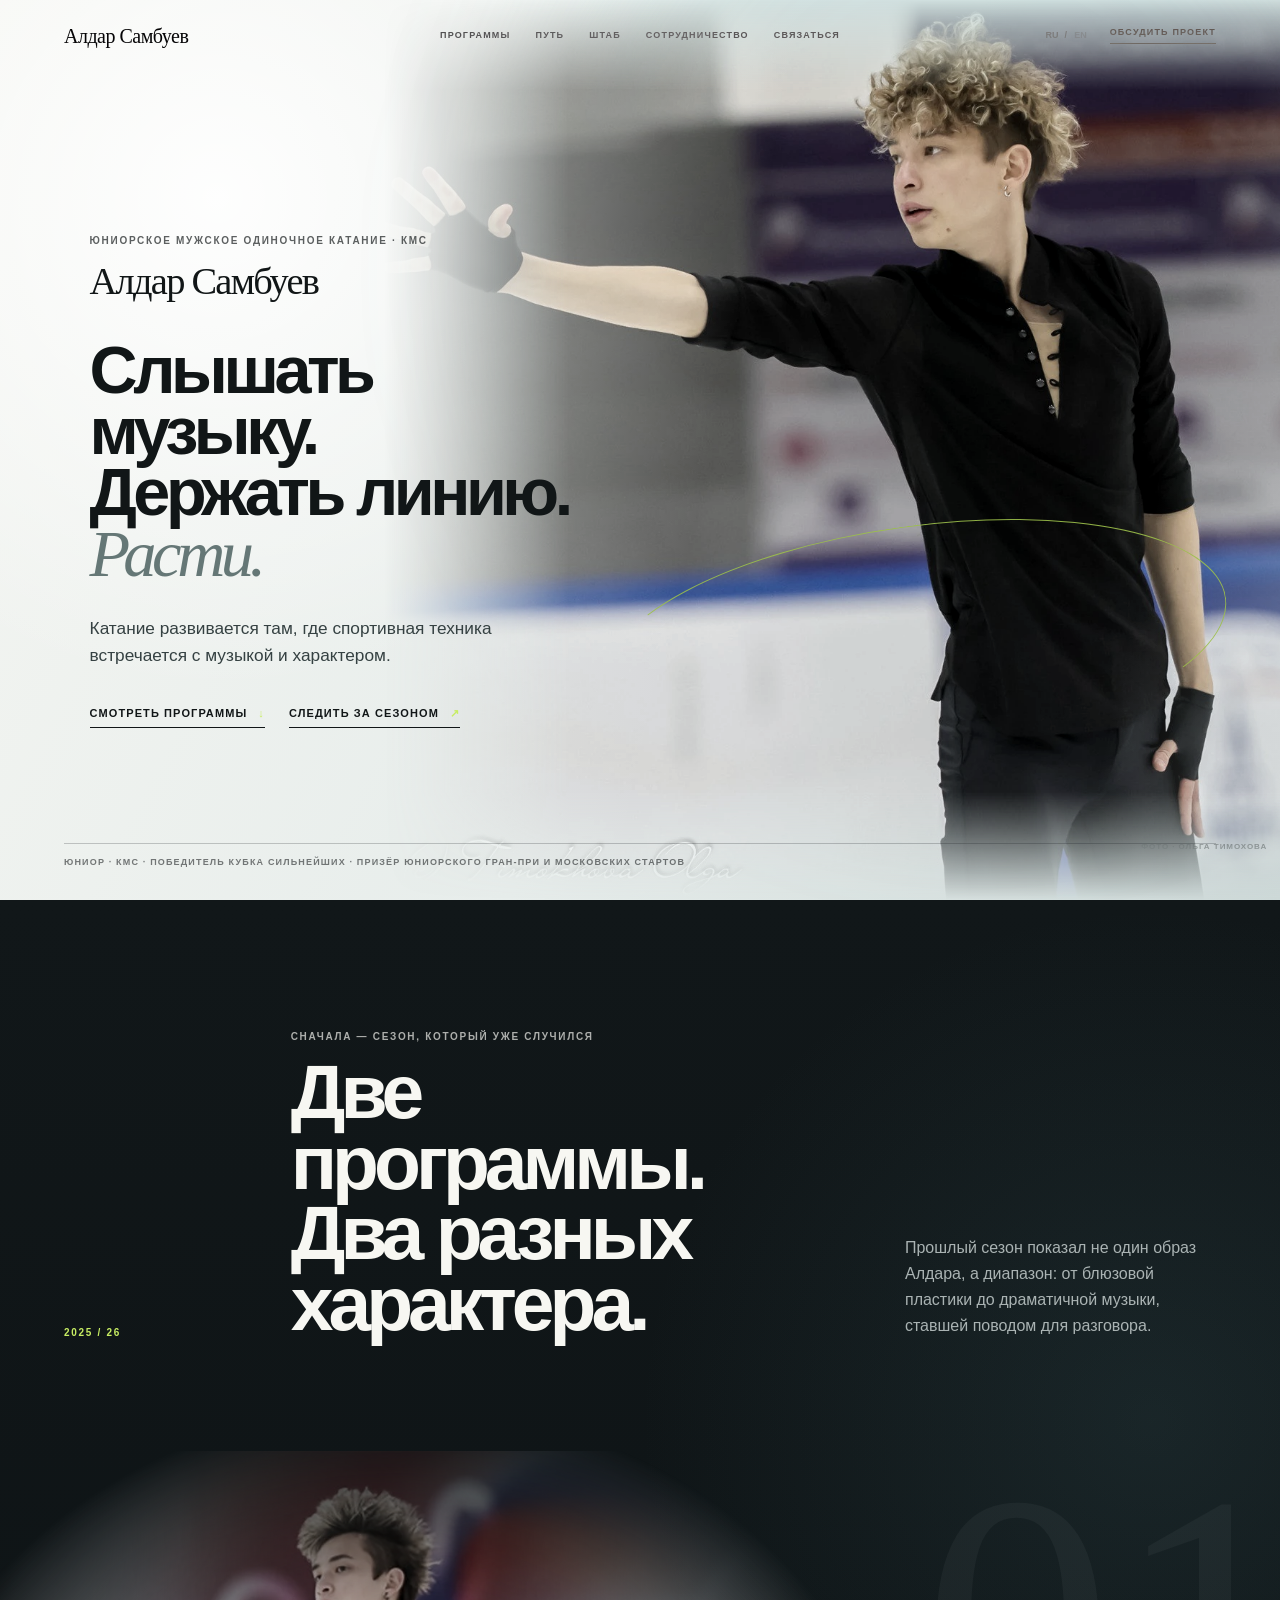
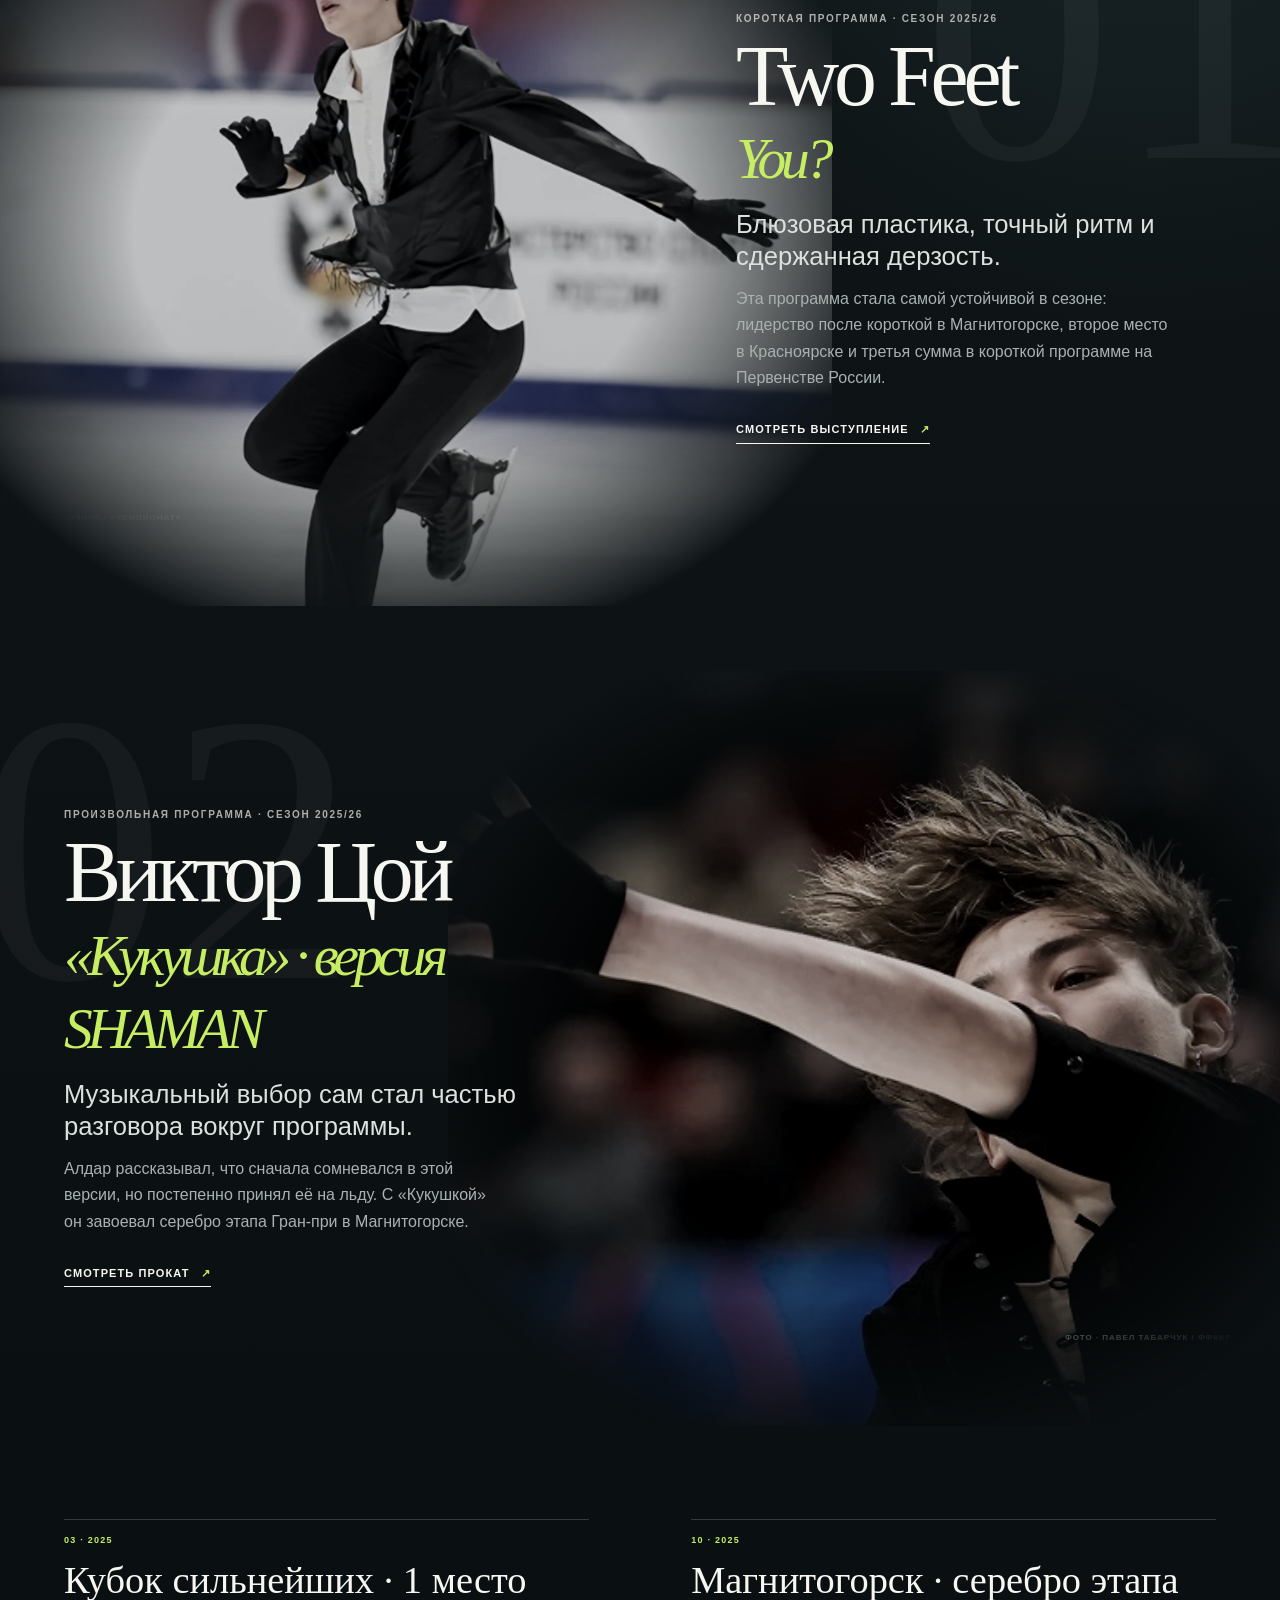
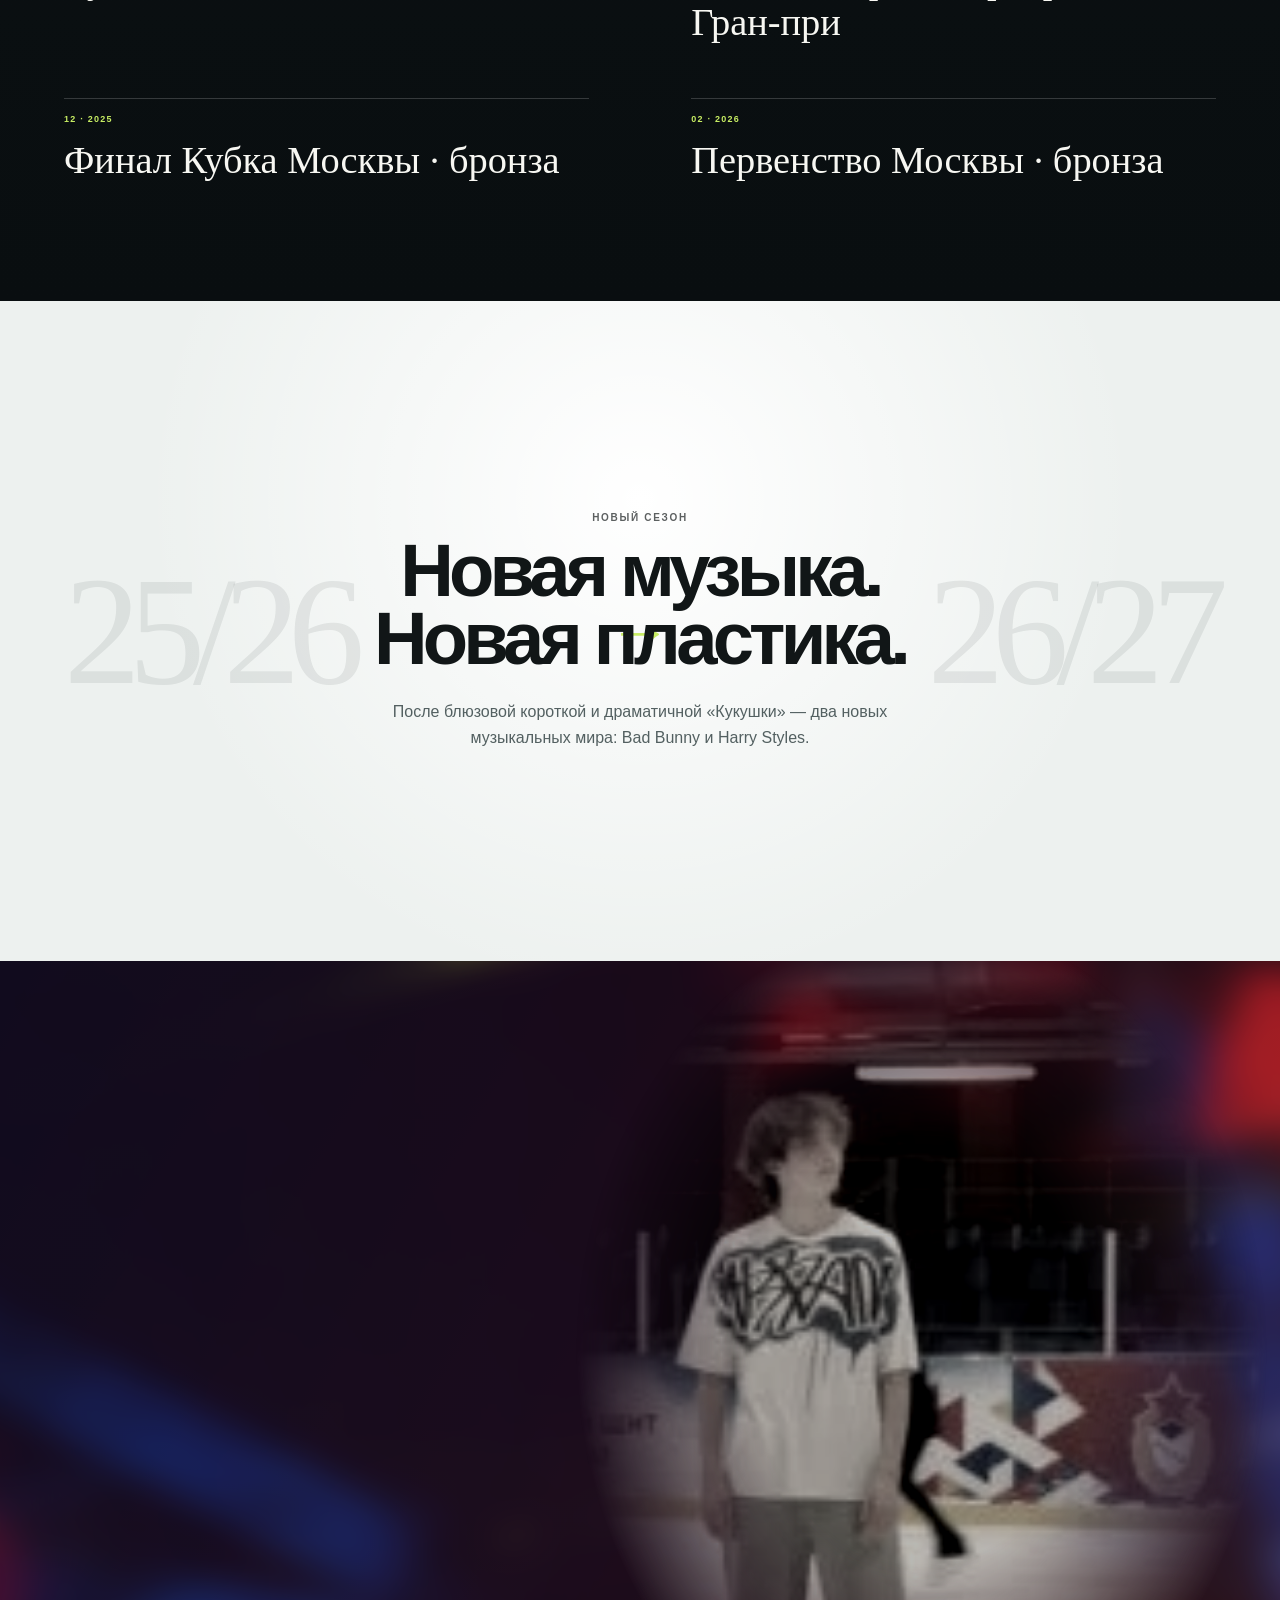
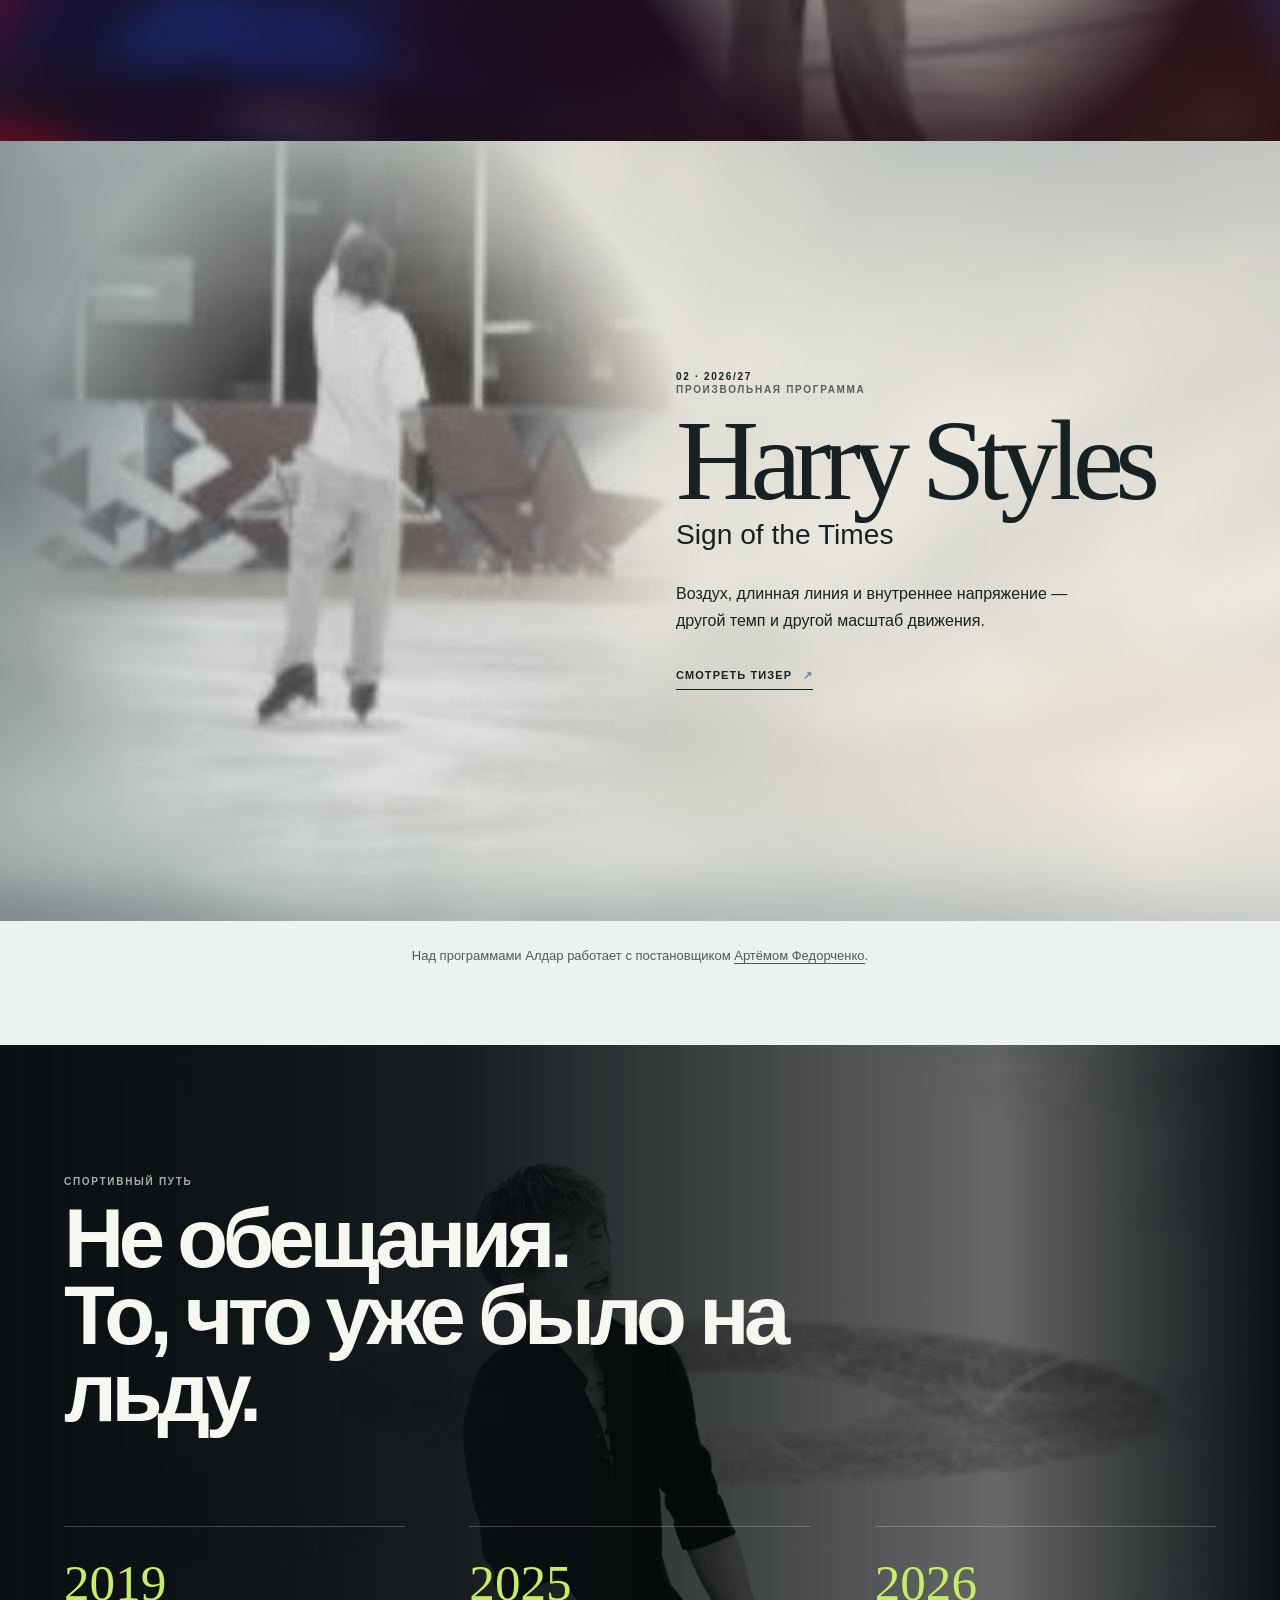
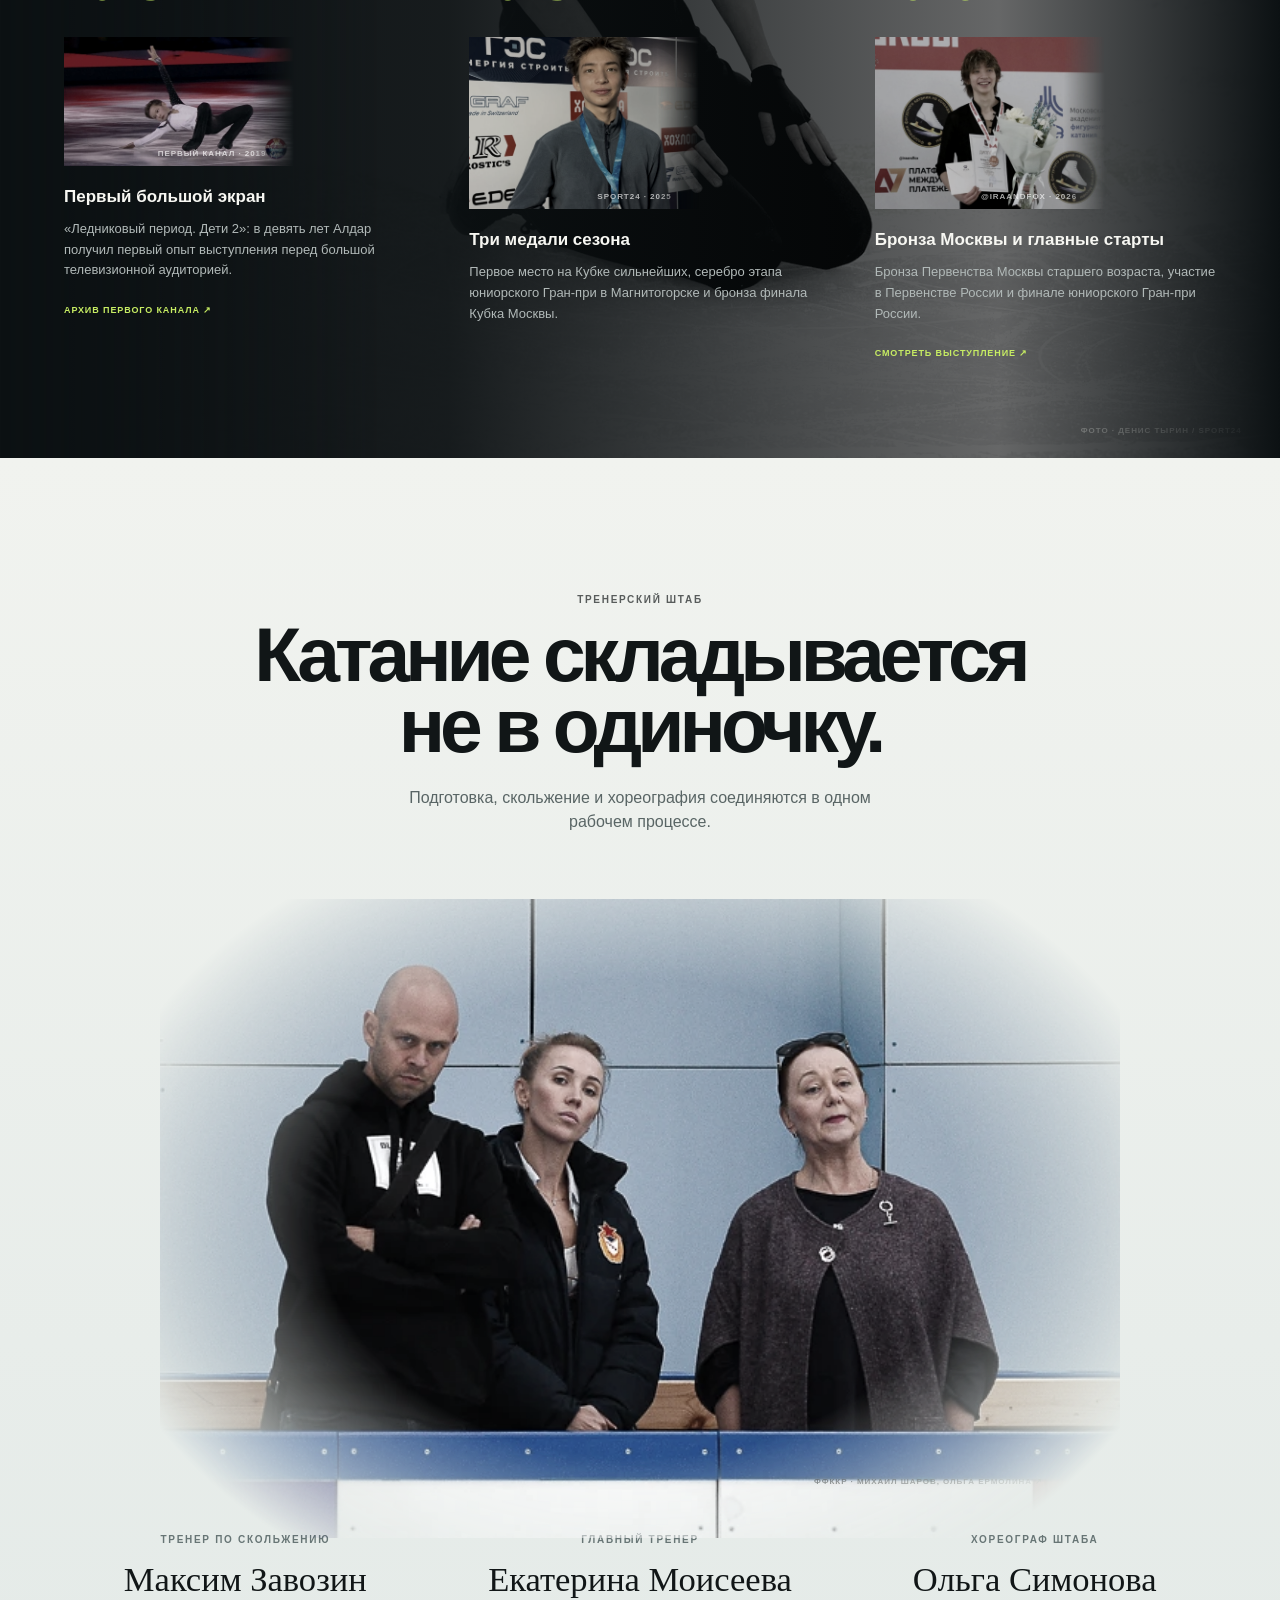
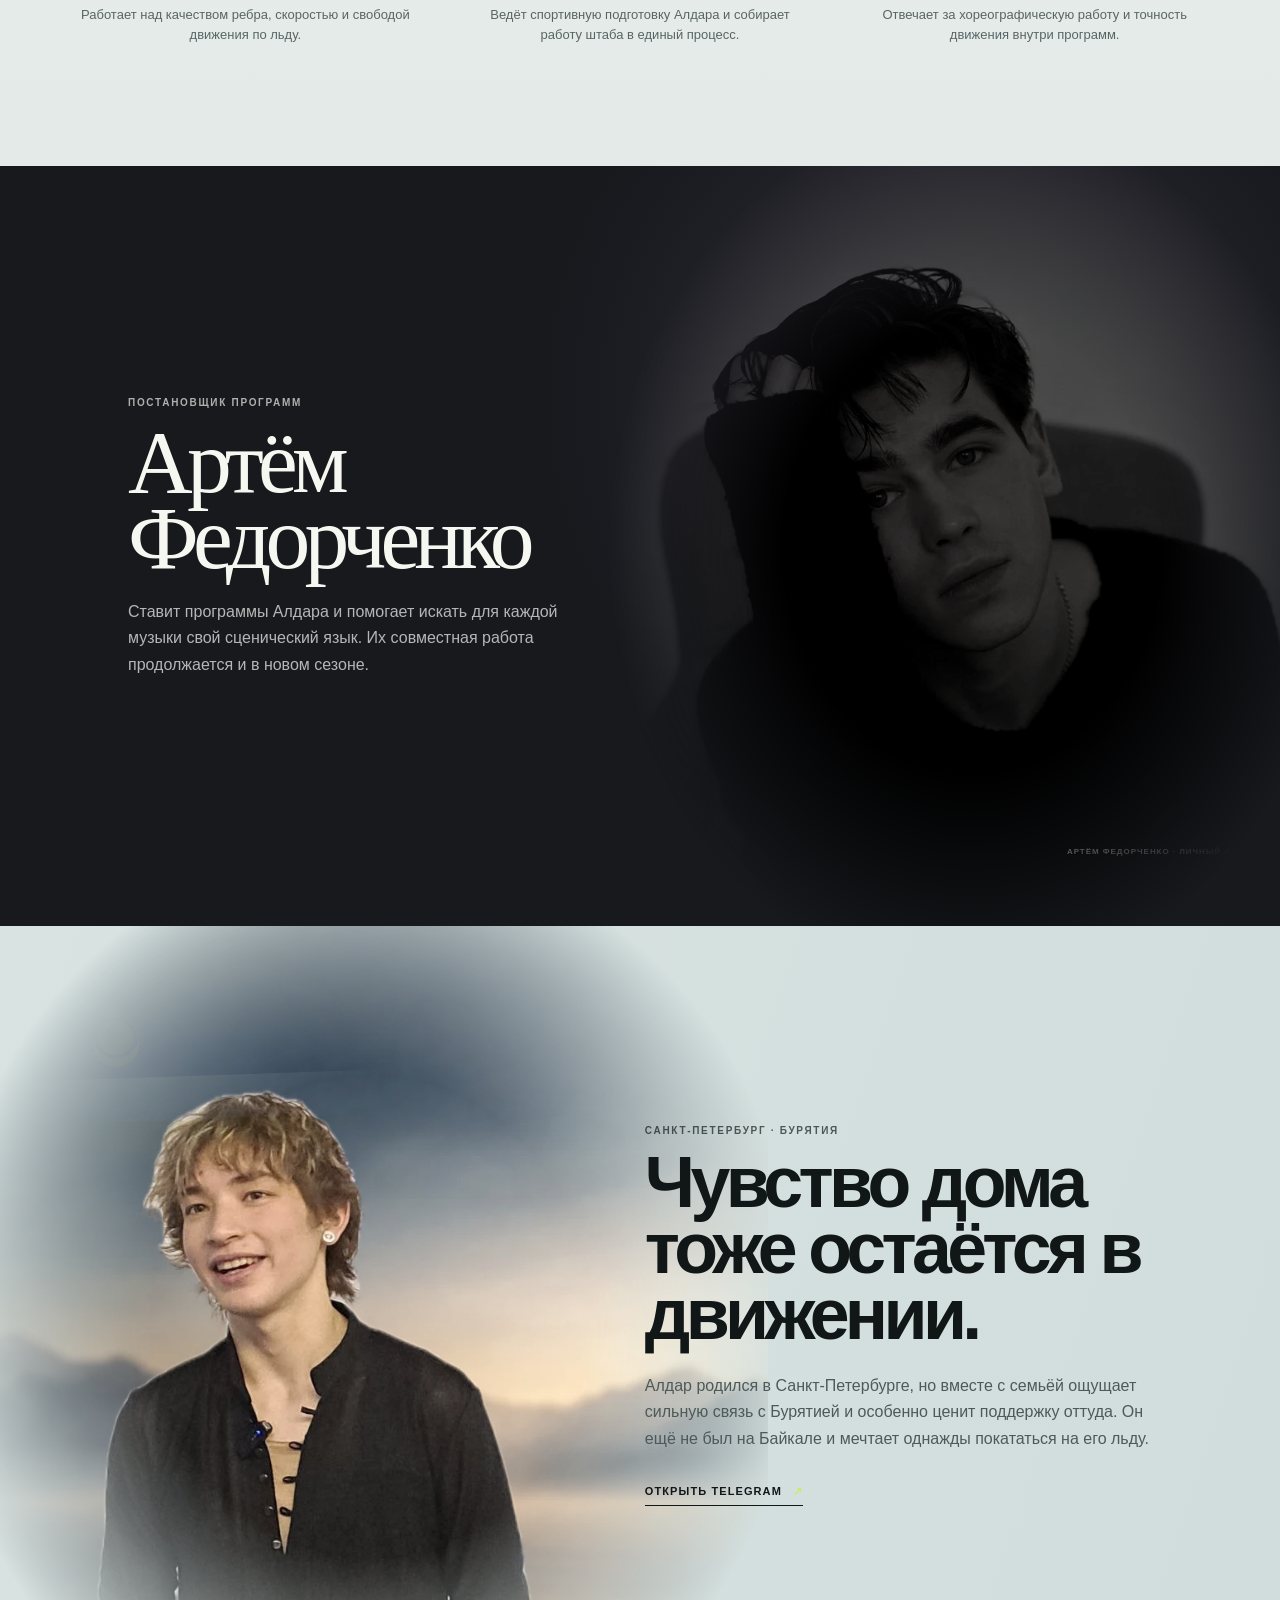
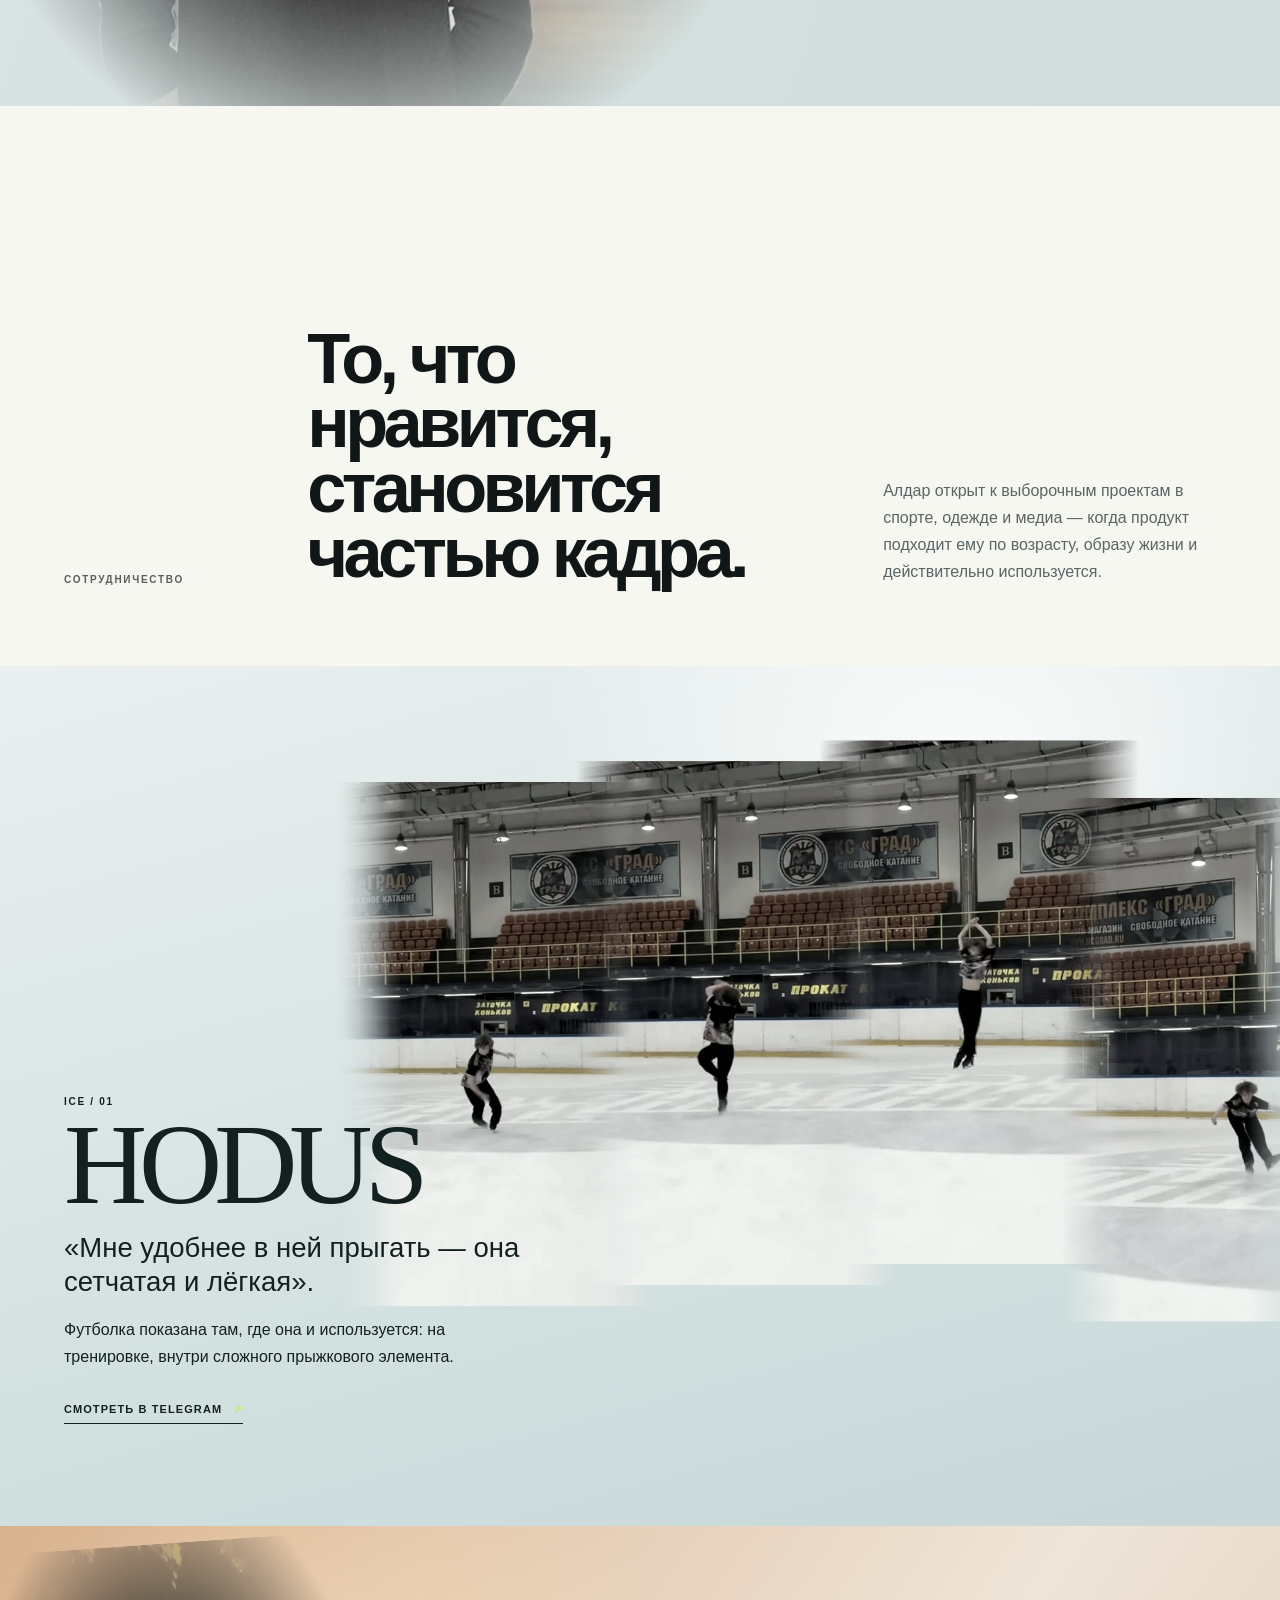
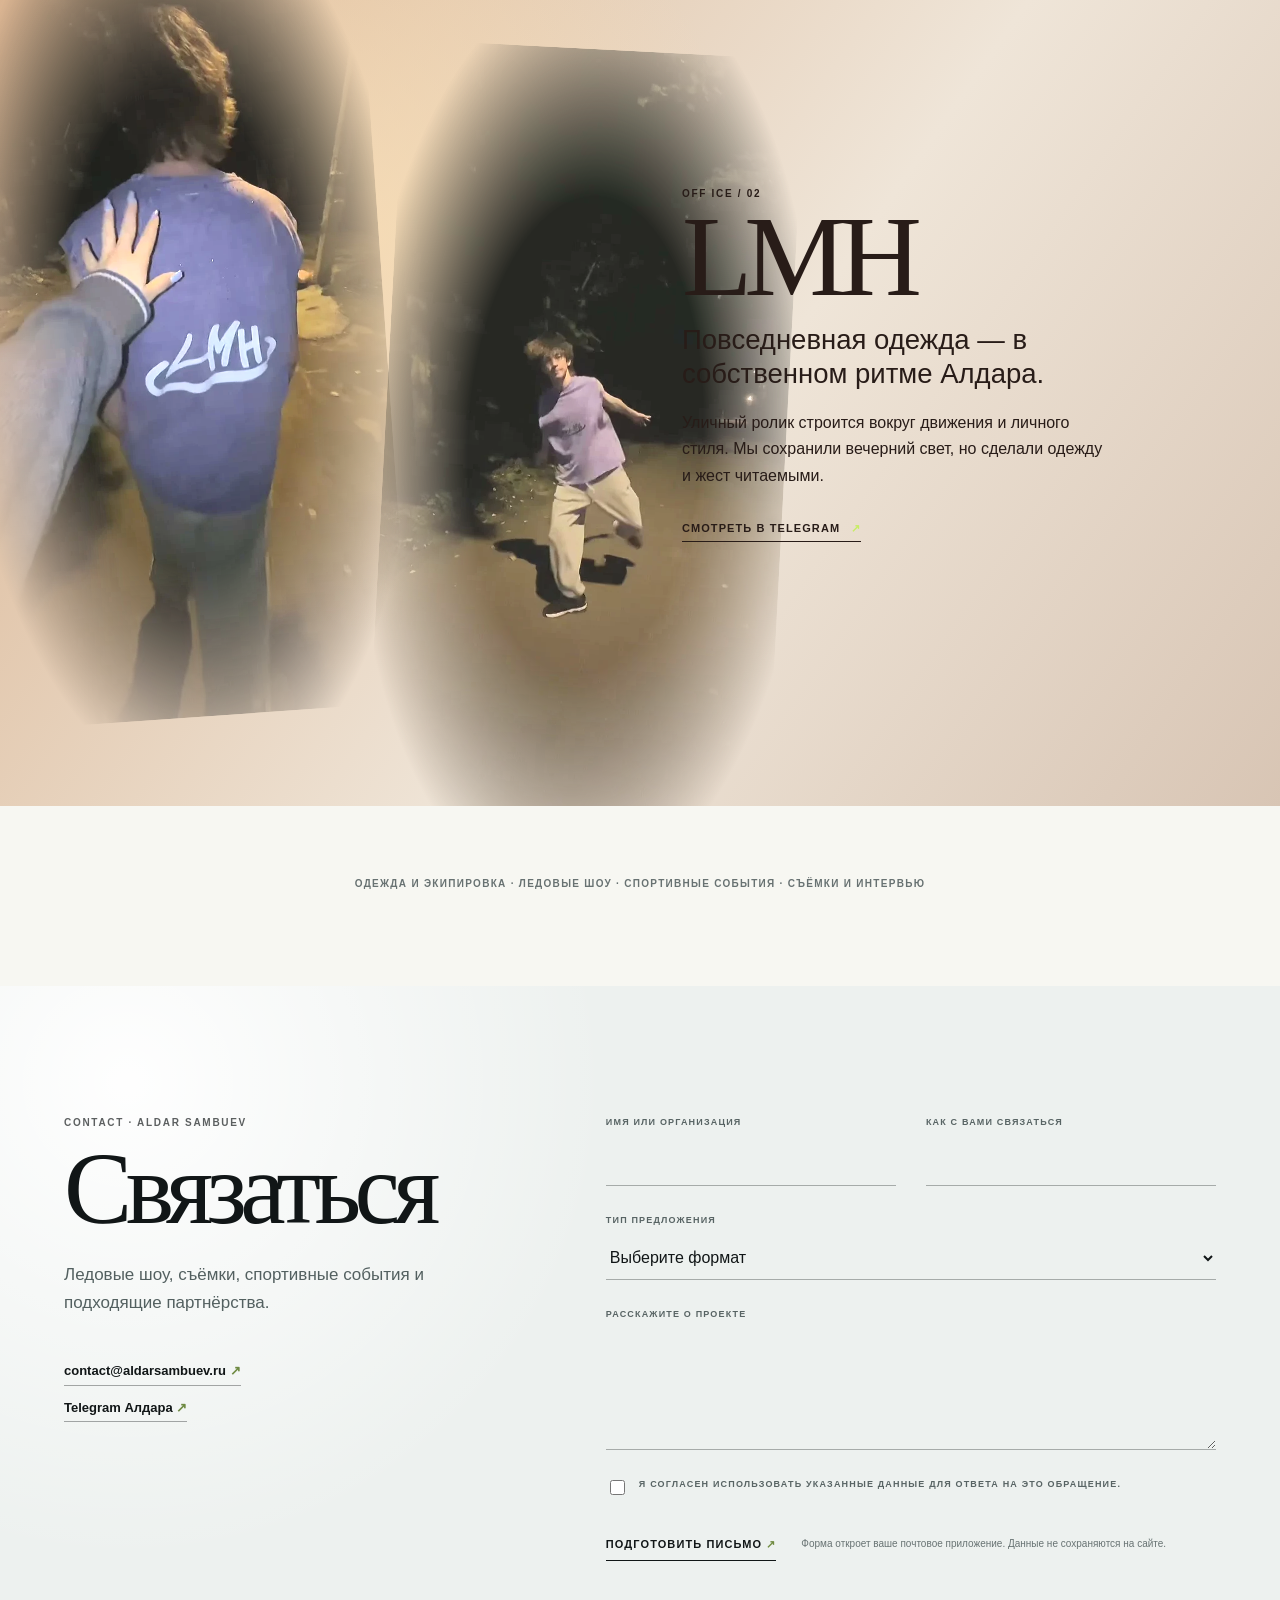
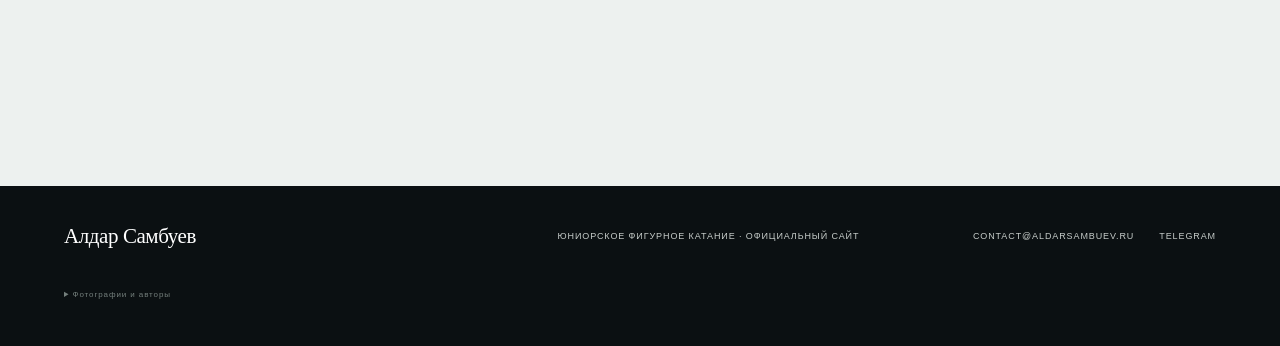
==== commit fa7b70c1: "Refine mobile visual sections" ====
--- a/index.html
+++ b/index.html
@@ -197,11 +197,19 @@
         </li>
         <li data-reveal>
           <time>2025</time>
+          <figure class="journey-child journey-medal journey-medal--2025">
+            <img src="assets/mobile-hotfix/award-magnitogorsk-2025.webp" alt="Алдар Самбуев с серебряной медалью этапа Гран-при в Магнитогорске" loading="lazy">
+            <figcaption>Sport24 · 2025</figcaption>
+          </figure>
           <h3 data-i18n="journey2025Title">Три медали сезона</h3>
           <p data-i18n="journey2025Text">Первое место на Кубке сильнейших, серебро этапа юниорского Гран-при в Магнитогорске и бронза финала Кубка Москвы.</p>
         </li>
         <li data-reveal>
           <time>2026</time>
+          <figure class="journey-child journey-medal journey-medal--2026">
+            <img src="assets/mobile-hotfix/award-moscow-2026.webp" alt="Алдар Самбуев с бронзовой медалью, дипломом и цветами после Первенства Москвы" loading="lazy">
+            <figcaption>@iraandfox · 2026</figcaption>
+          </figure>
           <h3 data-i18n="journey2026Title">Бронза Москвы и главные старты</h3>
           <p data-i18n="journey2026Text">Бронза Первенства Москвы старшего возраста, участие в Первенстве России и финале юниорского Гран-при России.</p>
           <a href="https://www.1tv.ru/sport/final-gran-pri-rossii-po-figurnomu-kataniyu-sredi-yuniorov-2026/korotkaya-programma/aldar-sambuev-yunoshi-korotkaya-programma-final-gran-pri-rossii-po-figurnomu-kataniyu-sredi-yuniorov-2026" target="_blank" rel="noopener noreferrer" data-i18n="watchPerformance">Смотреть выступление ↗</a>
--- a/site.css
+++ b/site.css
@@ -614,7 +614,7 @@
   left: 50%;
   width: min(580px, 80vw);
   text-align: center;
-  transform: translate(-50%, -50%);
+  translate: -50% -50%;
 }
 
 .season-turn h2 {
@@ -842,6 +842,18 @@
   aspect-ratio: 16 / 9;
   object-fit: cover;
   filter: saturate(0.38) contrast(1.08) brightness(0.82);
+}
+
+.journey-medal img {
+  aspect-ratio: 4 / 3;
+}
+
+.journey-medal--2025 img {
+  object-position: 50% 28%;
+}
+
+.journey-medal--2026 img {
+  object-position: 50% 22%;
 }
 
 .journey-child figcaption {
@@ -1770,6 +1782,19 @@
     width: 148%;
   }
 
+  .home-pause .buryatia-flag-echo {
+    top: 9%;
+    right: -10%;
+    left: auto;
+    width: 64%;
+    opacity: 0.24;
+    mix-blend-mode: normal;
+    filter: saturate(0.78) contrast(0.94) blur(0.45px);
+    -webkit-mask-image: radial-gradient(ellipse 88% 80% at 72% 38%, #000 0%, rgba(0, 0, 0, 0.84) 48%, transparent 88%);
+    mask-image: radial-gradient(ellipse 88% 80% at 72% 38%, #000 0%, rgba(0, 0, 0, 0.84) 48%, transparent 88%);
+    transform: rotate(-1deg);
+  }
+
   .home-pause > div {
     width: 100%;
     margin: 0;
@@ -1843,7 +1868,7 @@
   }
 
   .lmh-visual__motion {
-    right: -8%;
+    right: 10%;
   }
 
   .opportunity-line {
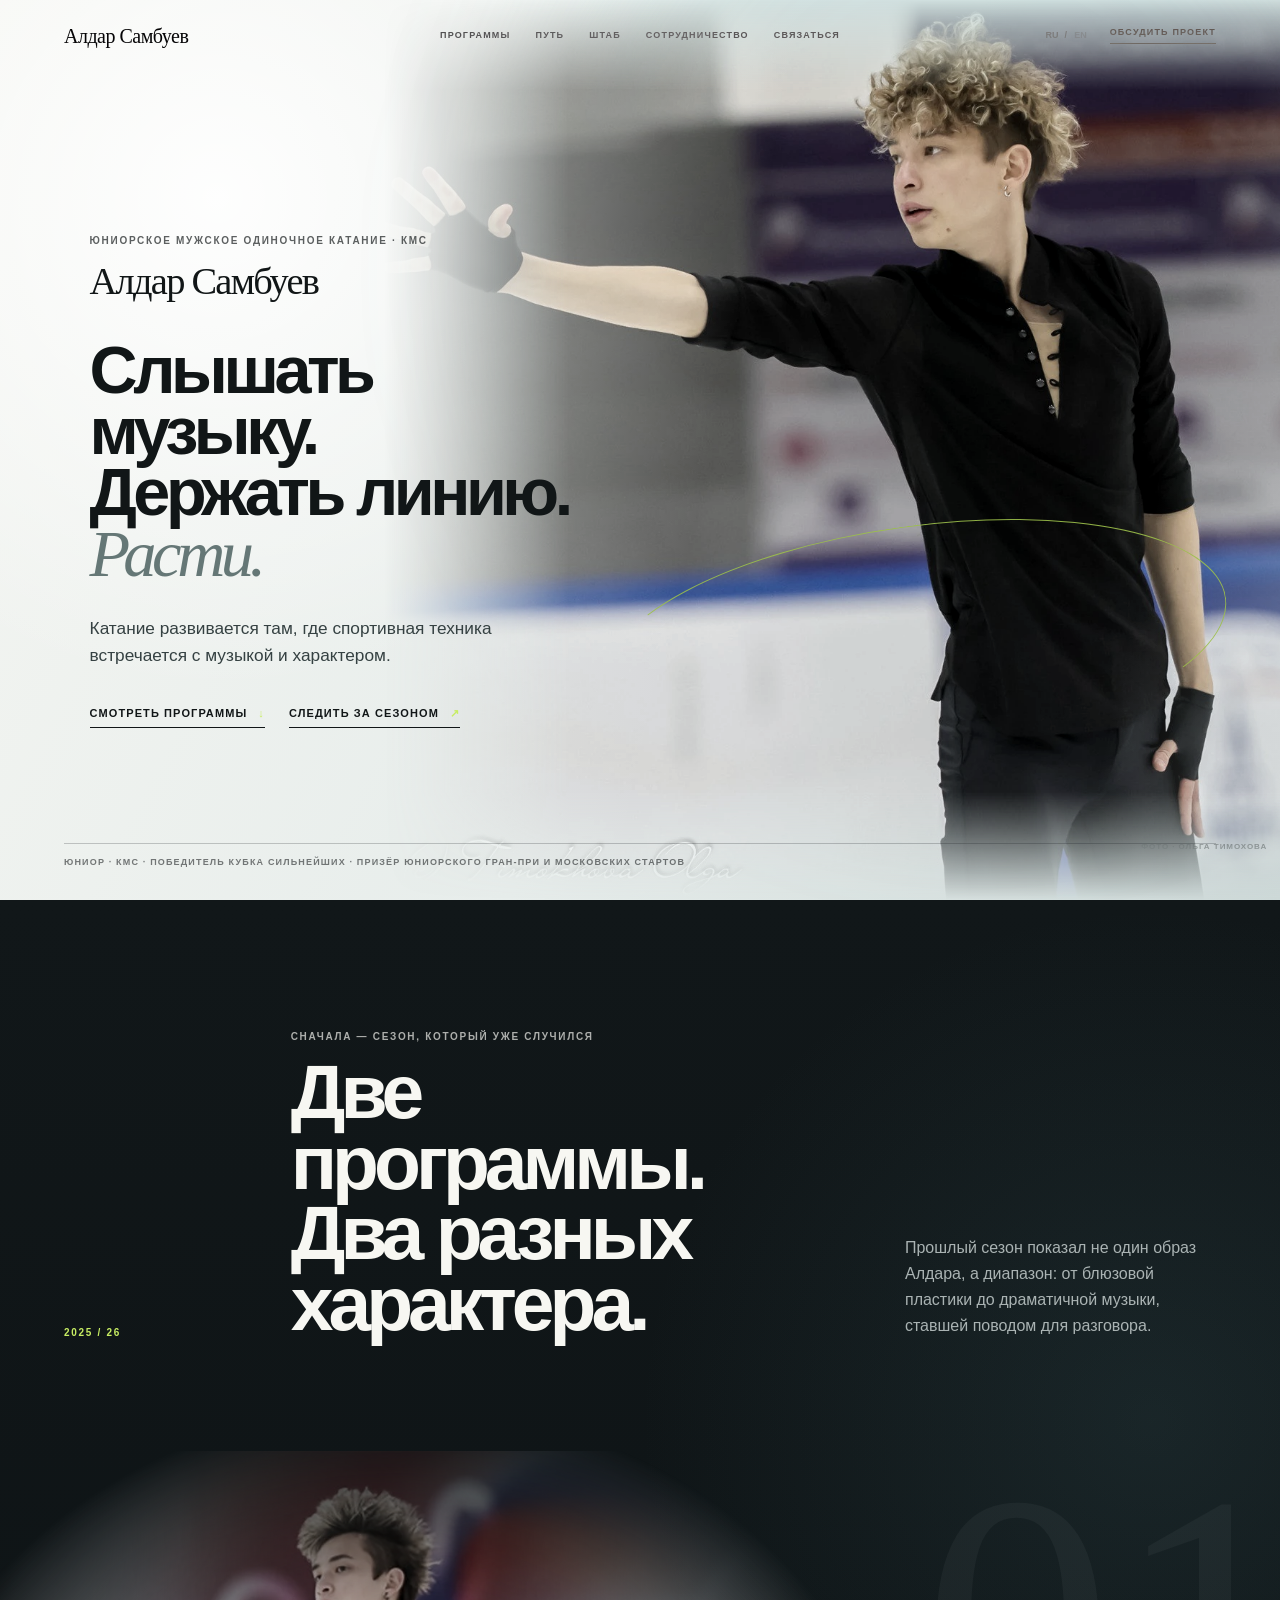
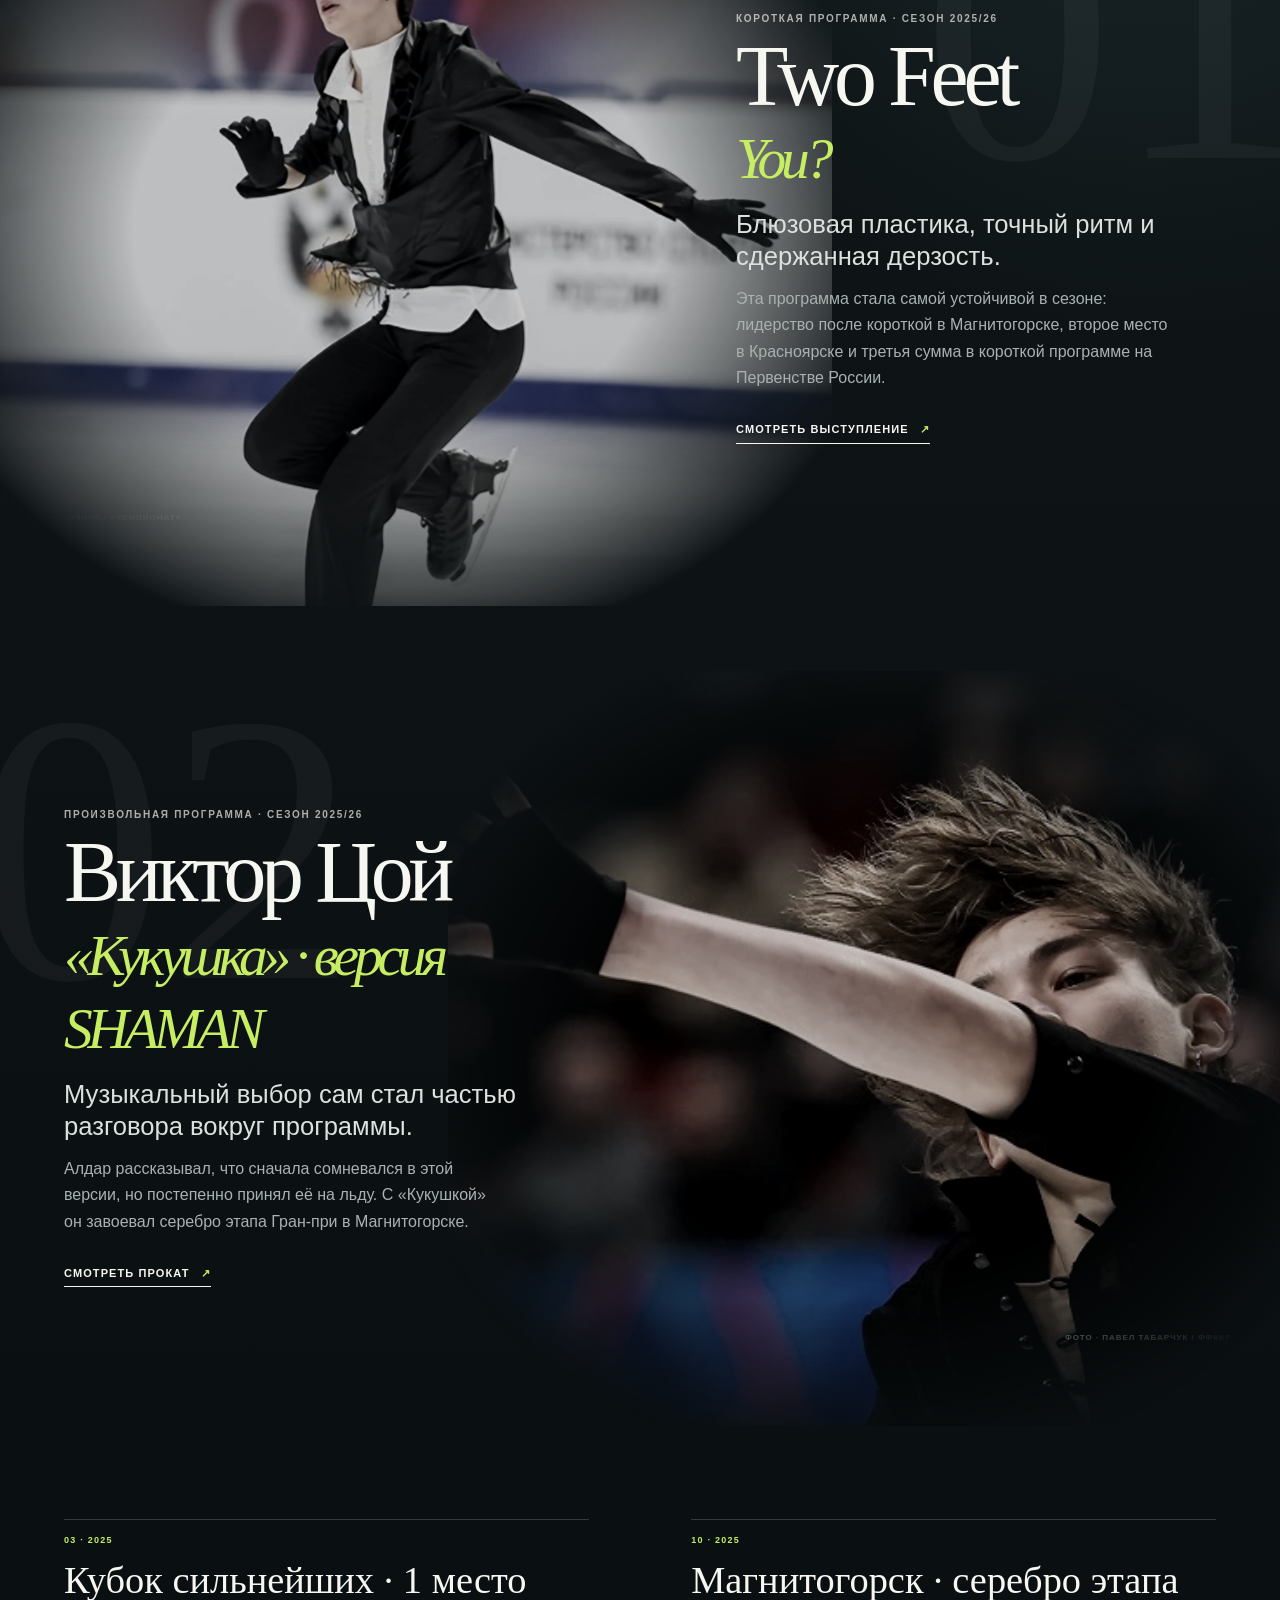
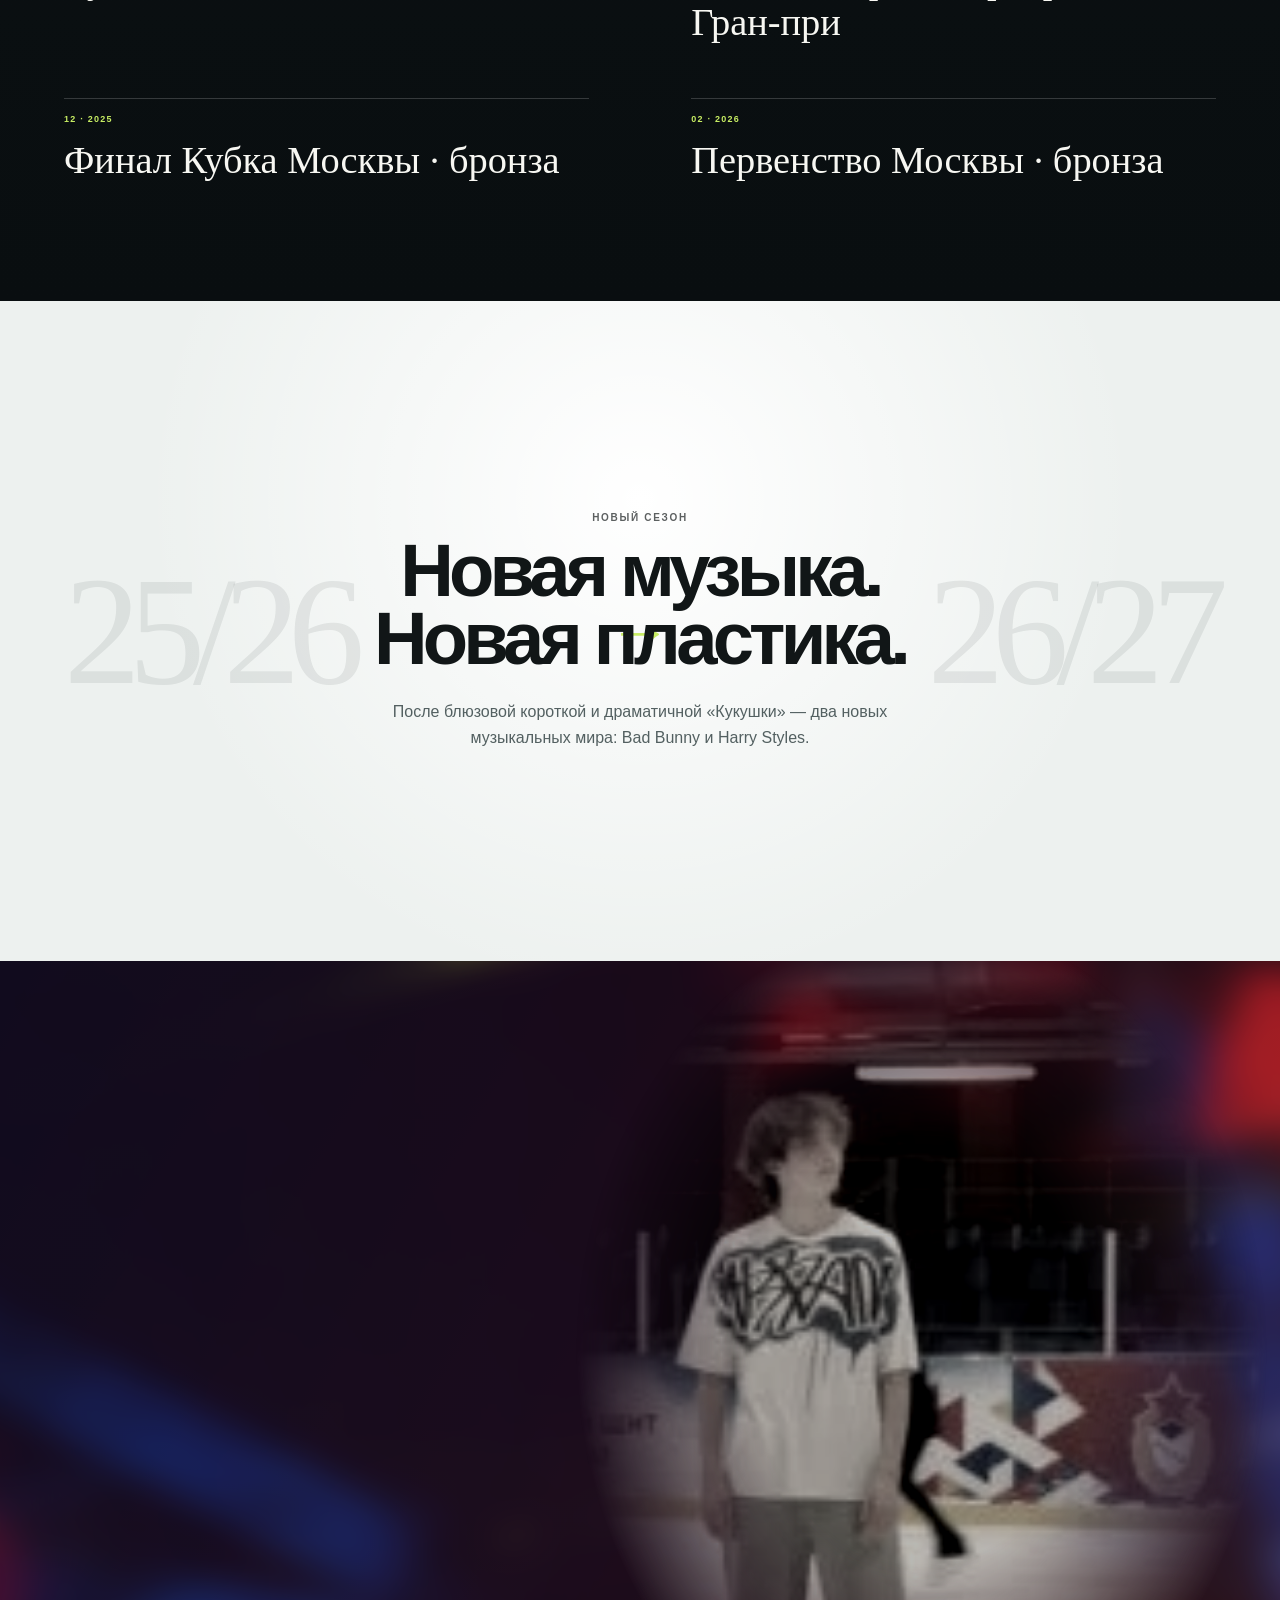
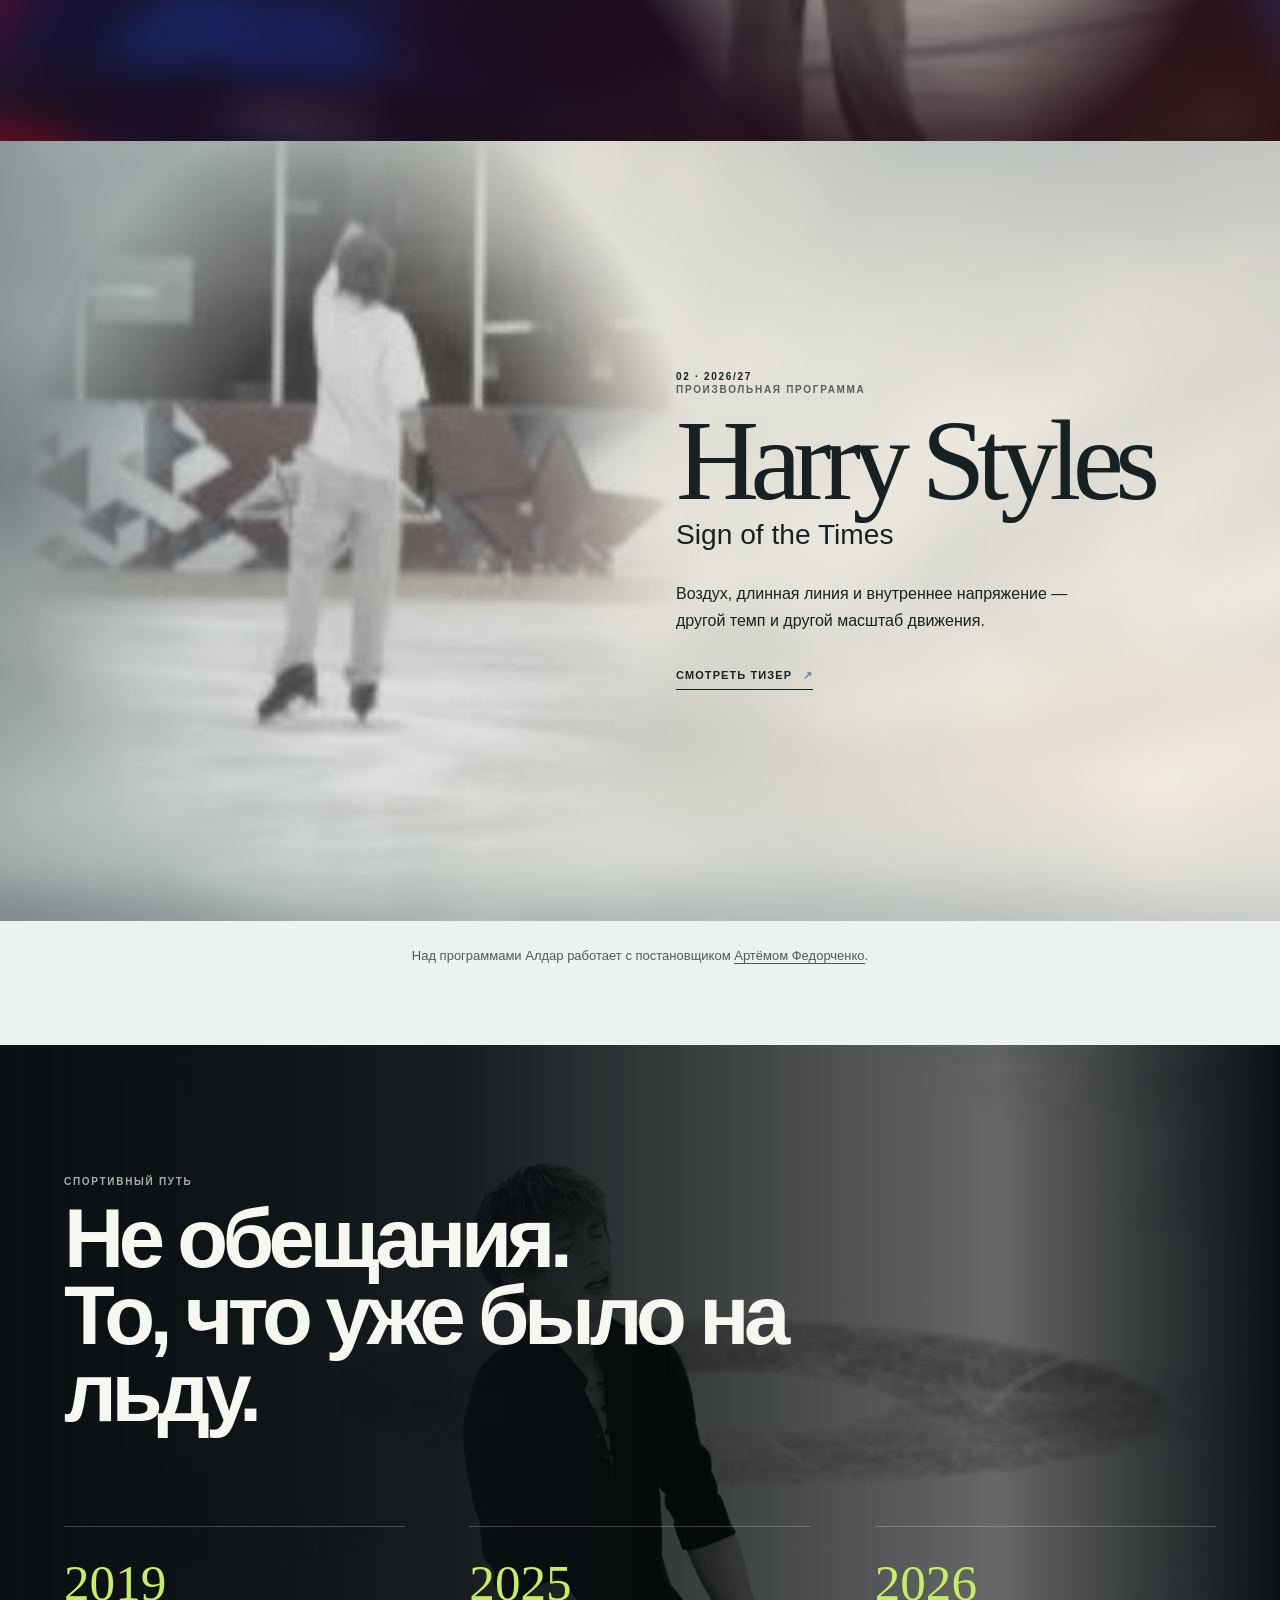
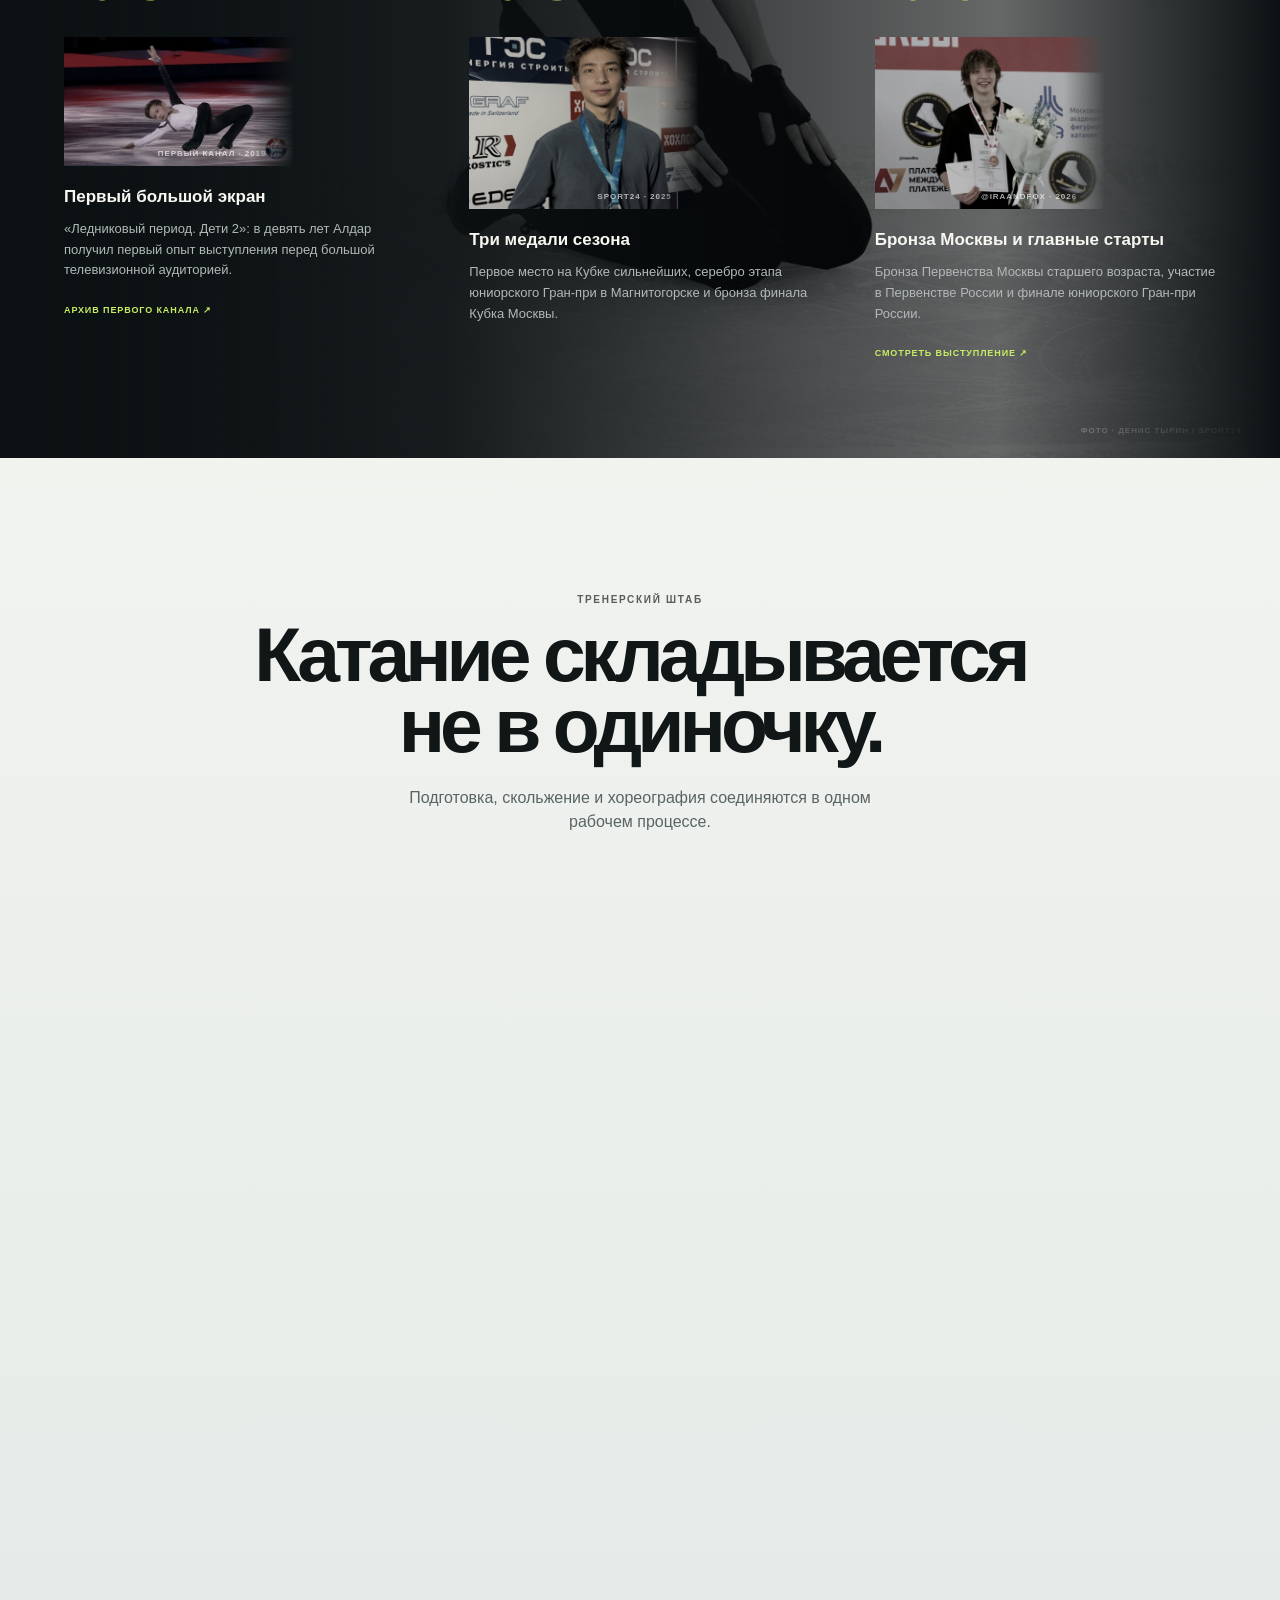
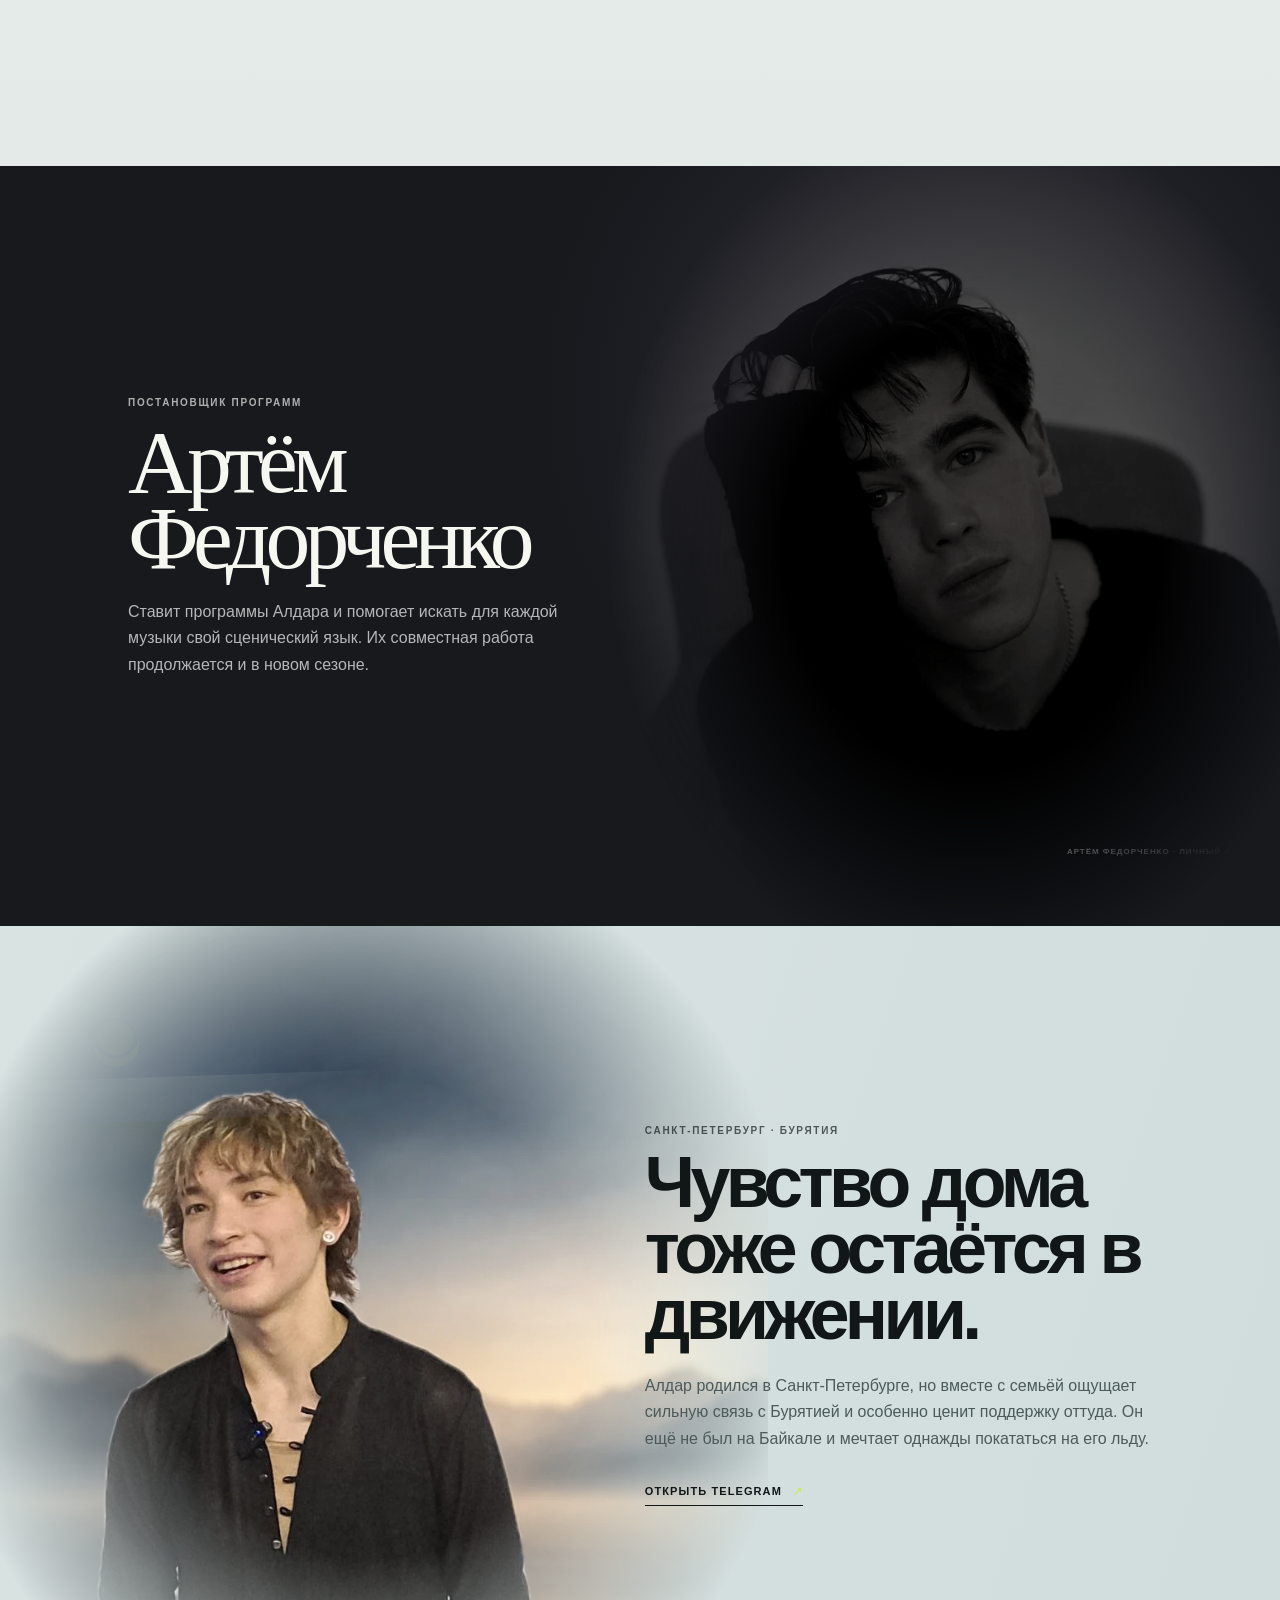
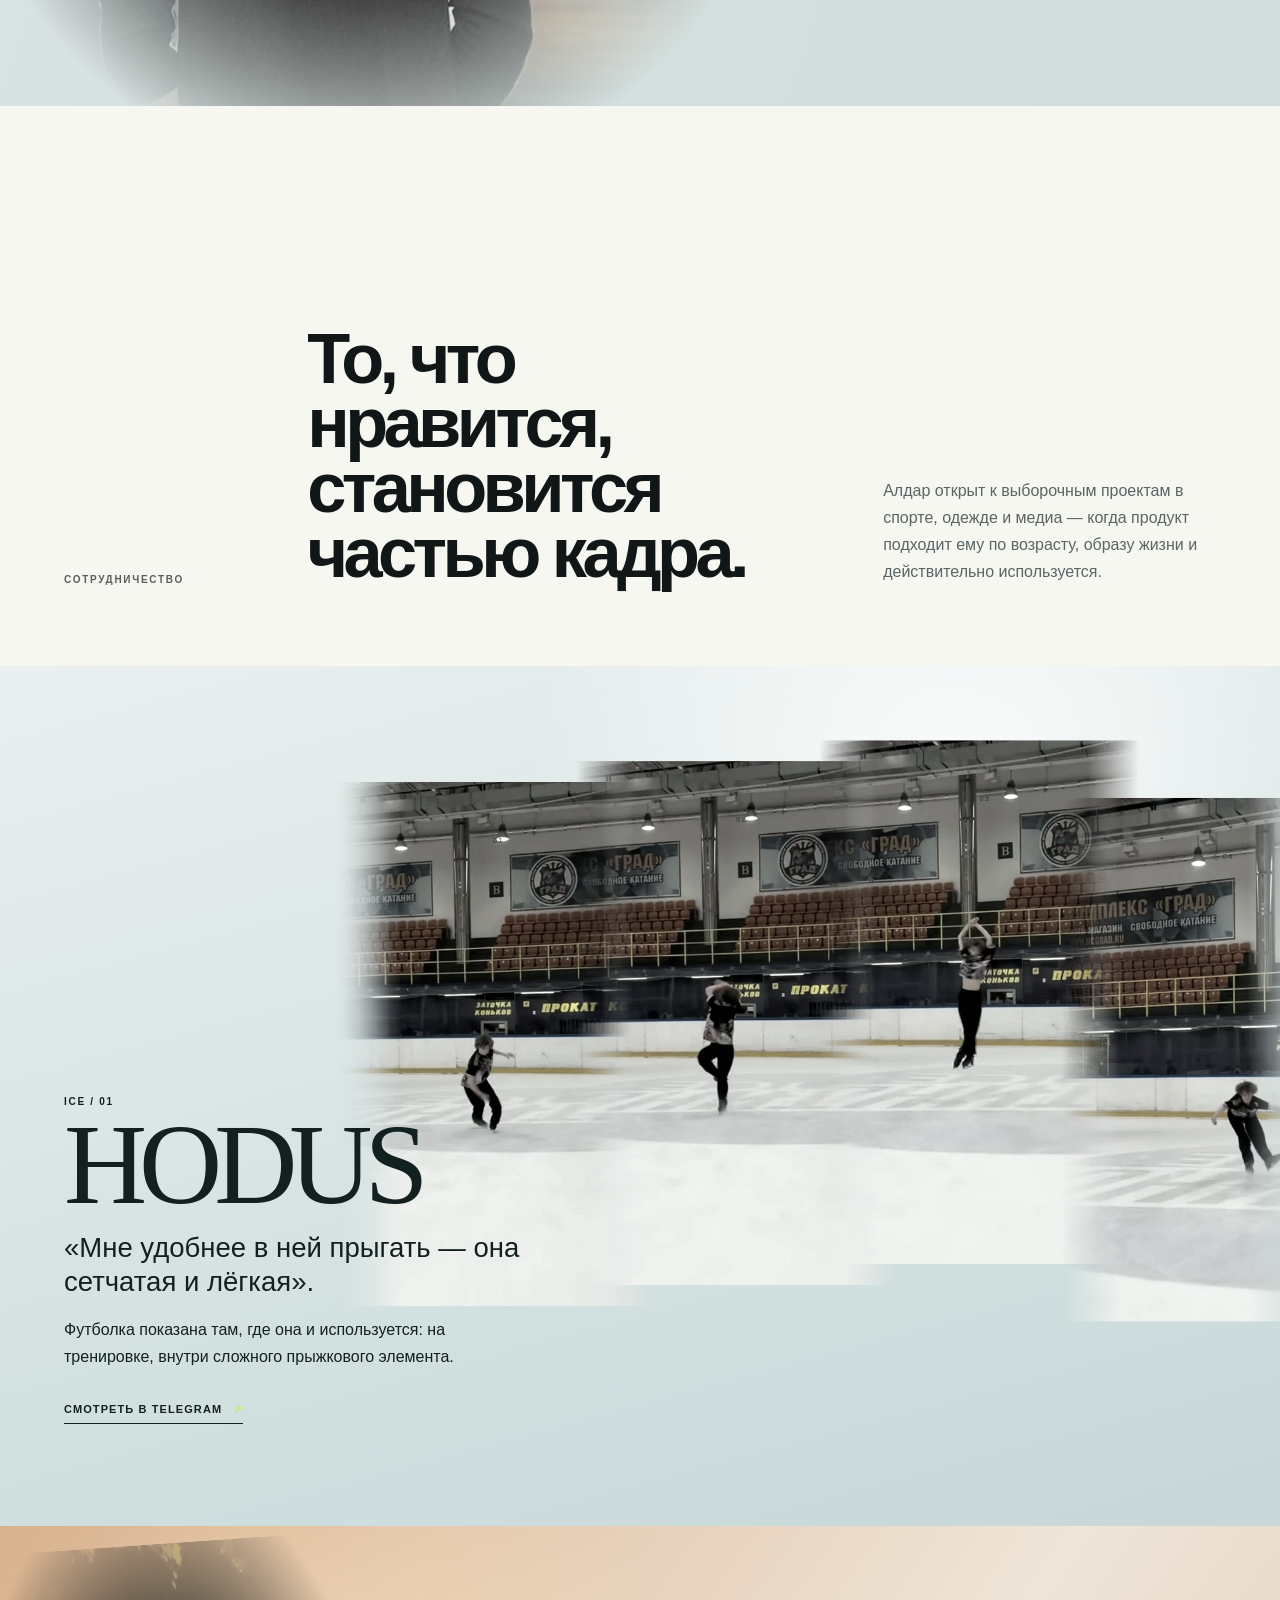
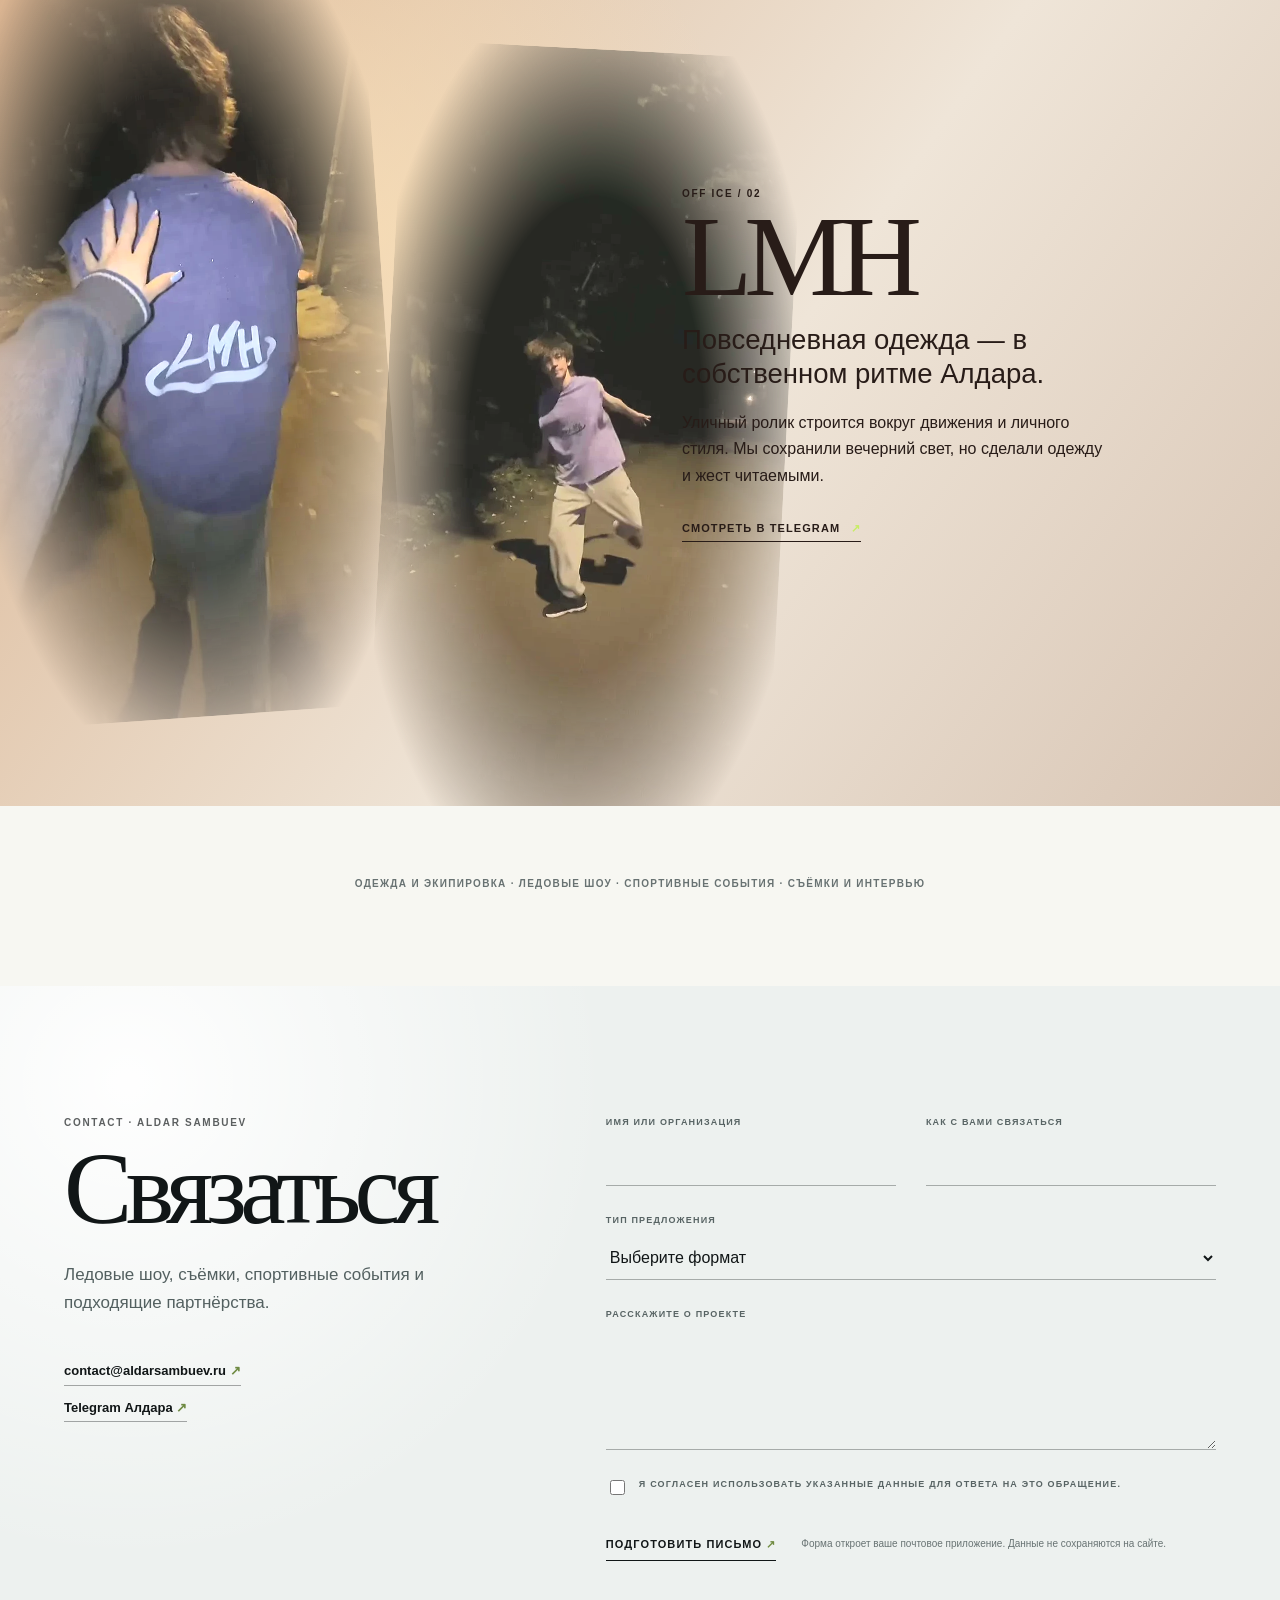
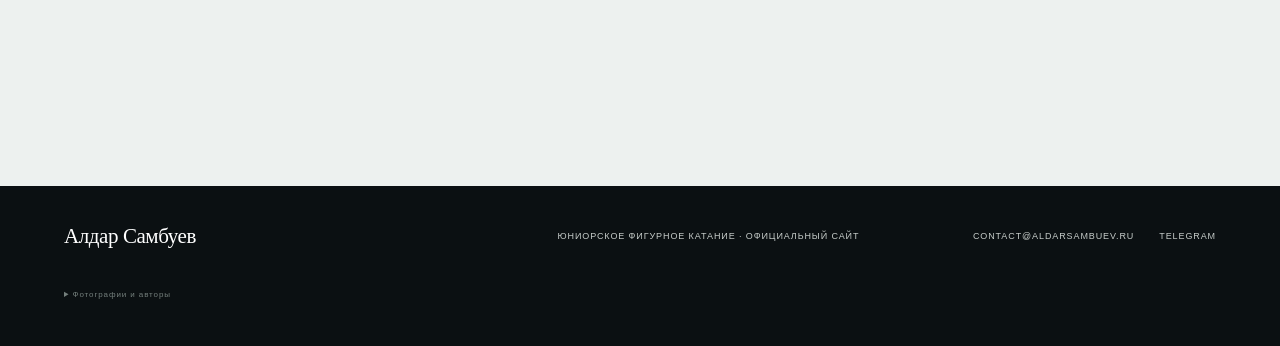
==== commit 2df73312: "feat: add yandex metrika" ====
--- a/index.html
+++ b/index.html
@@ -23,6 +23,20 @@
   <script defer src="site.js"></script>
 </head>
 <body>
+  <!-- Yandex.Metrika counter -->
+  <script type="text/javascript">
+    (function(m,e,t,r,i,k,a){
+        m[i]=m[i]||function(){(m[i].a=m[i].a||[]).push(arguments)};
+        m[i].l=1*new Date();
+        for (var j = 0; j < document.scripts.length; j++) {if (document.scripts[j].src === r) { return; }}
+        k=e.createElement(t),a=e.getElementsByTagName(t)[0],k.async=1,k.src=r,a.parentNode.insertBefore(k,a)
+    })(window, document,'script','https://mc.yandex.ru/metrika/tag.js?id=110745364', 'ym');
+
+    ym(110745364, 'init', {ssr:true, webvisor:true, clickmap:true, ecommerce:"dataLayer", referrer: document.referrer, url: location.href, accurateTrackBounce:true, trackLinks:true});
+  </script>
+  <noscript><div><img src="https://mc.yandex.ru/watch/110745364" style="position:absolute; left:-9999px;" alt="" /></div></noscript>
+  <!-- /Yandex.Metrika counter -->
+
   <a class="skip-link" href="#content" data-i18n="skip">Перейти к содержанию</a>
 
   <header class="site-header" aria-label="Основная навигация">
@@ -329,11 +343,11 @@
         <div class="field-row">
           <label>
             <span data-i18n="fieldName">Имя или организация</span>
-            <input type="text" name="name" autocomplete="name" required>
+            <input class="ym-disable-keys" type="text" name="name" autocomplete="name" required>
           </label>
           <label>
             <span data-i18n="fieldContact">Как с вами связаться</span>
-            <input type="text" name="contact" autocomplete="email" required>
+            <input class="ym-disable-keys" type="text" name="contact" autocomplete="email" required>
           </label>
         </div>
         <label>
@@ -348,7 +362,7 @@
         </label>
         <label>
           <span data-i18n="fieldMessage">Расскажите о проекте</span>
-          <textarea name="message" rows="4" required></textarea>
+          <textarea class="ym-disable-keys" name="message" rows="4" required></textarea>
         </label>
         <label class="consent">
           <input type="checkbox" required>
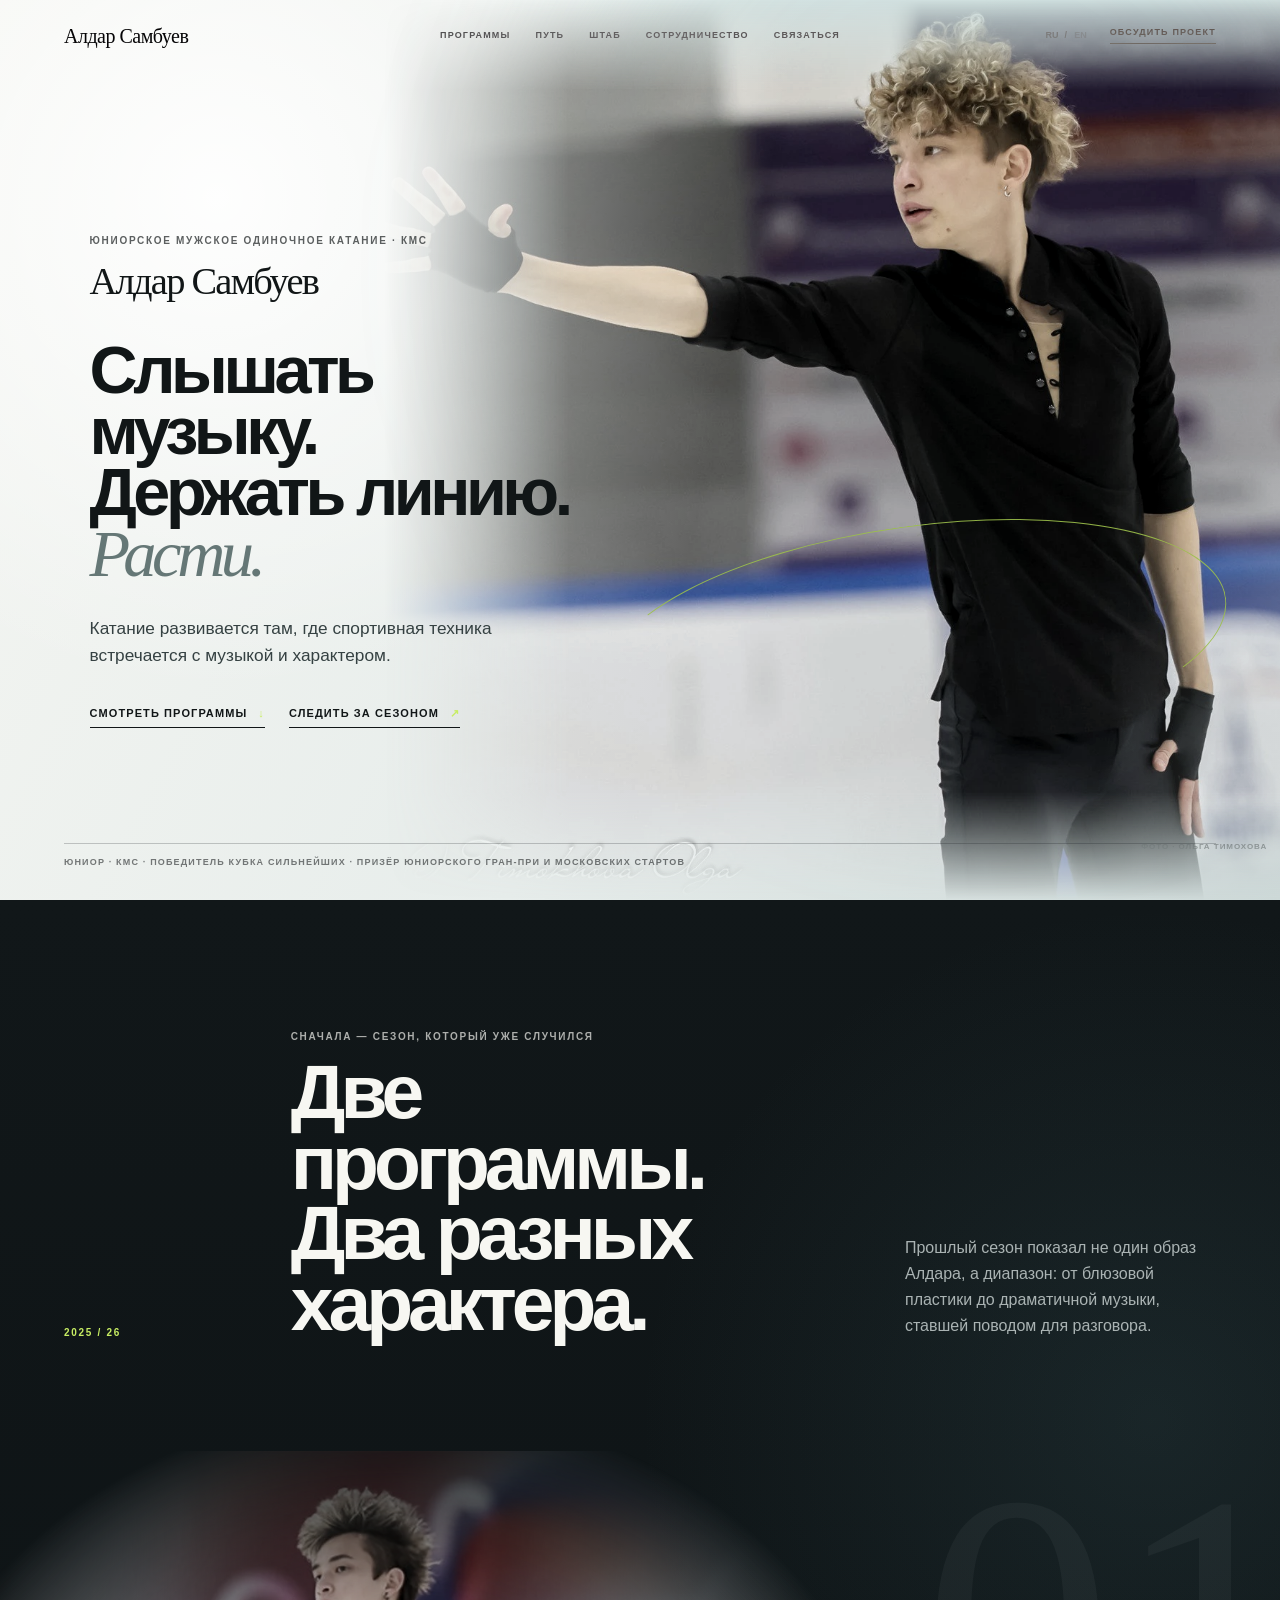
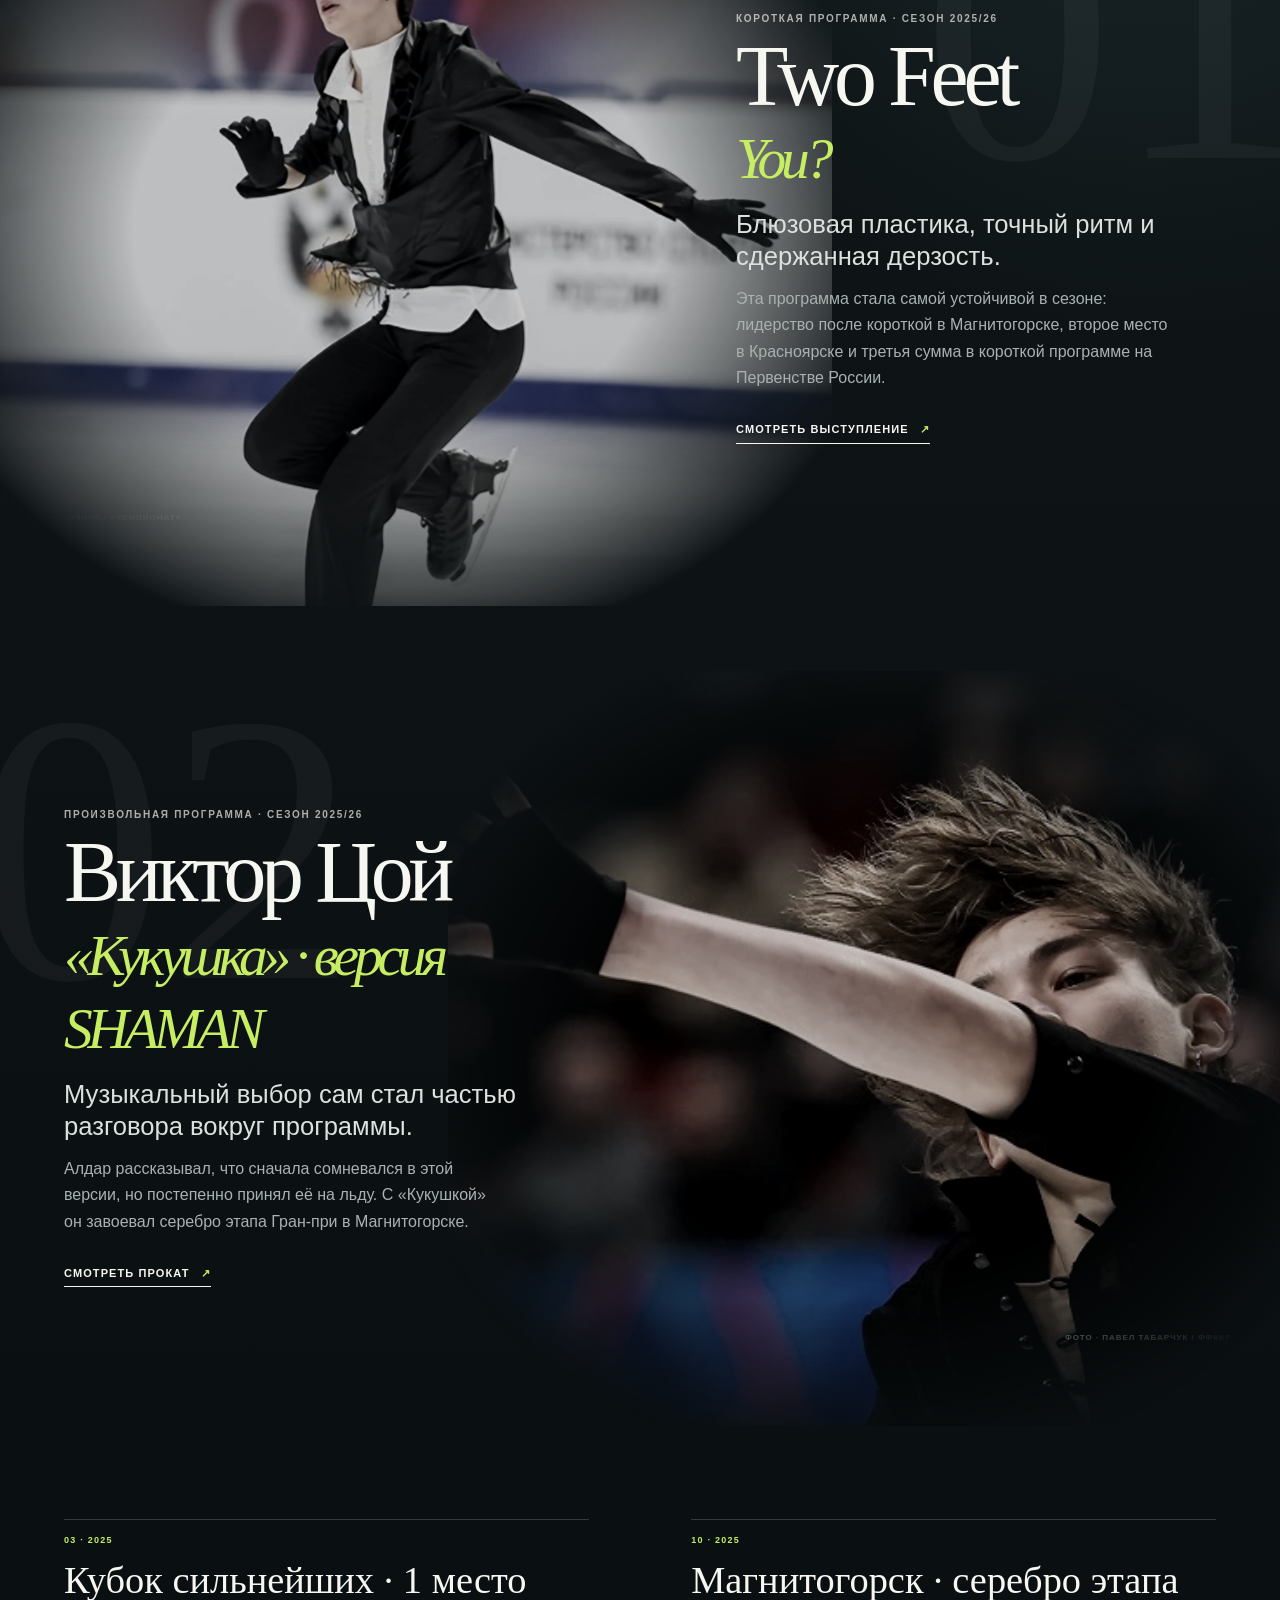
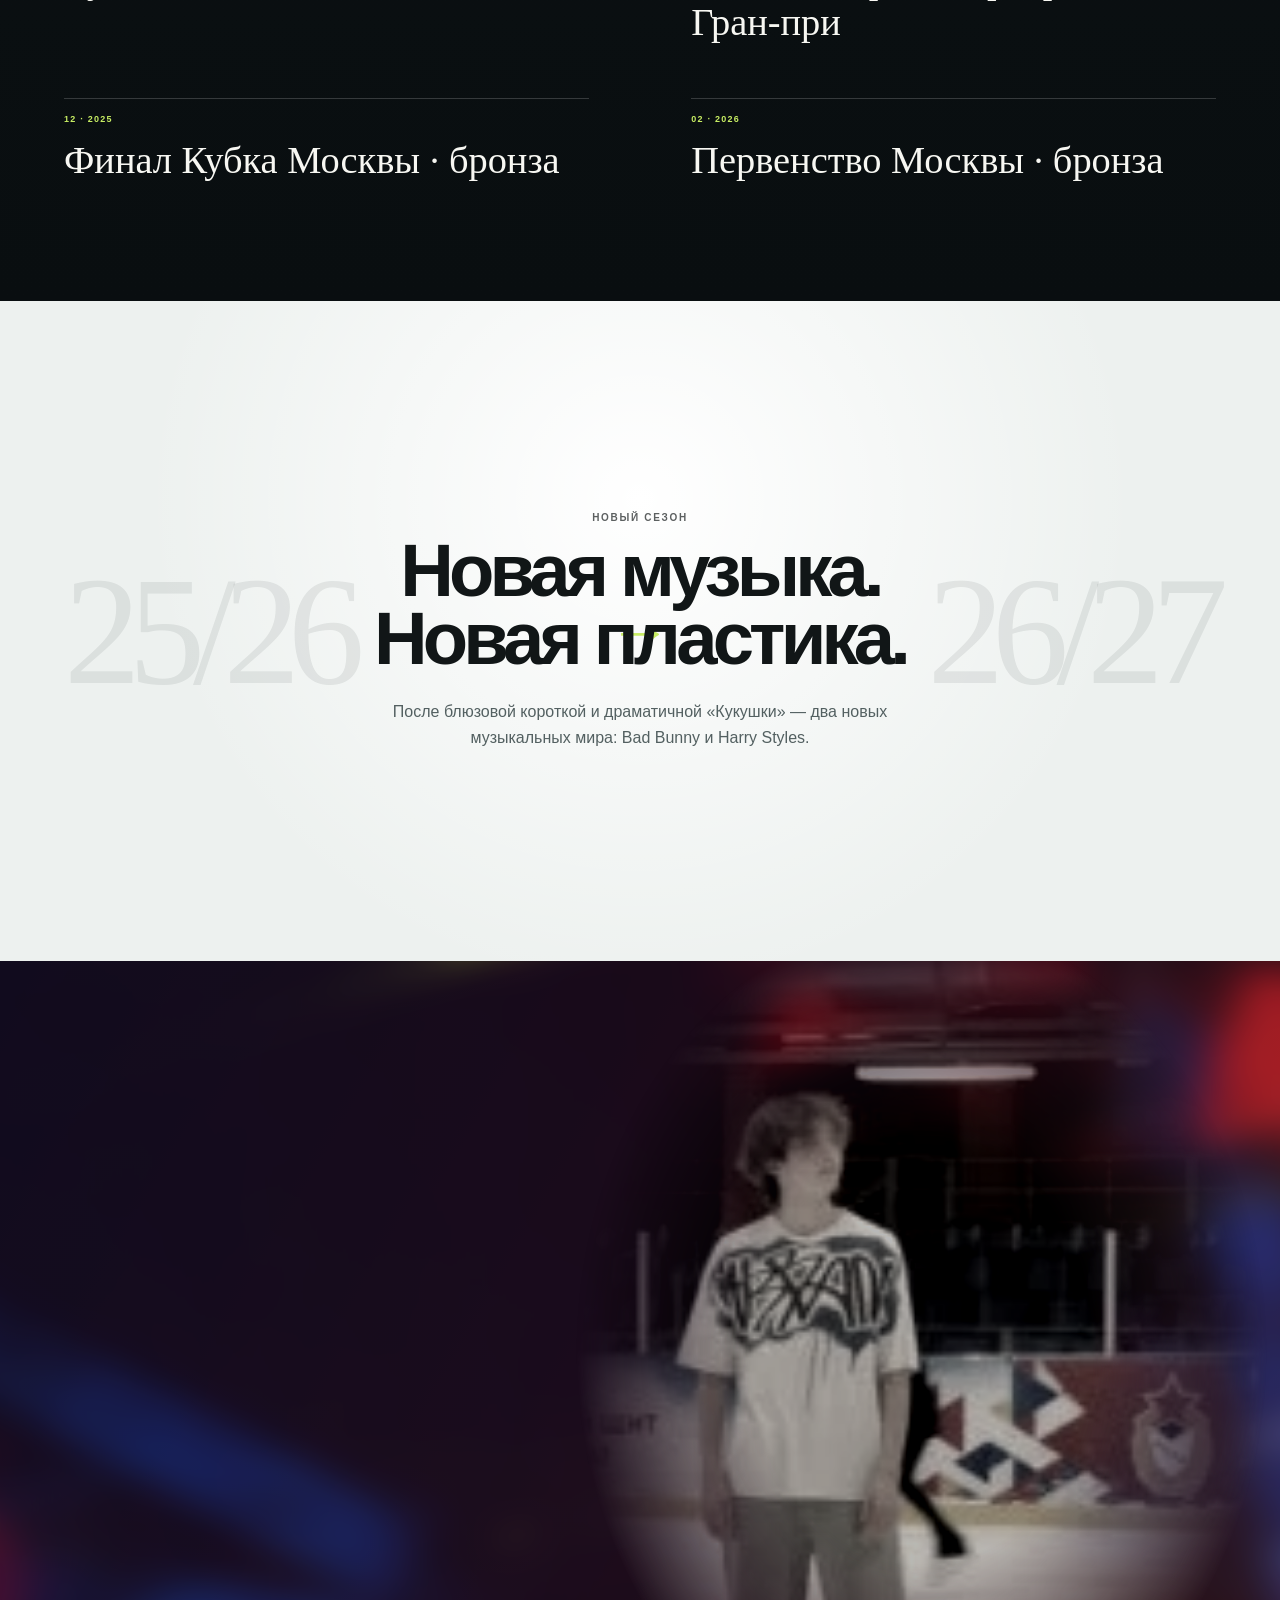
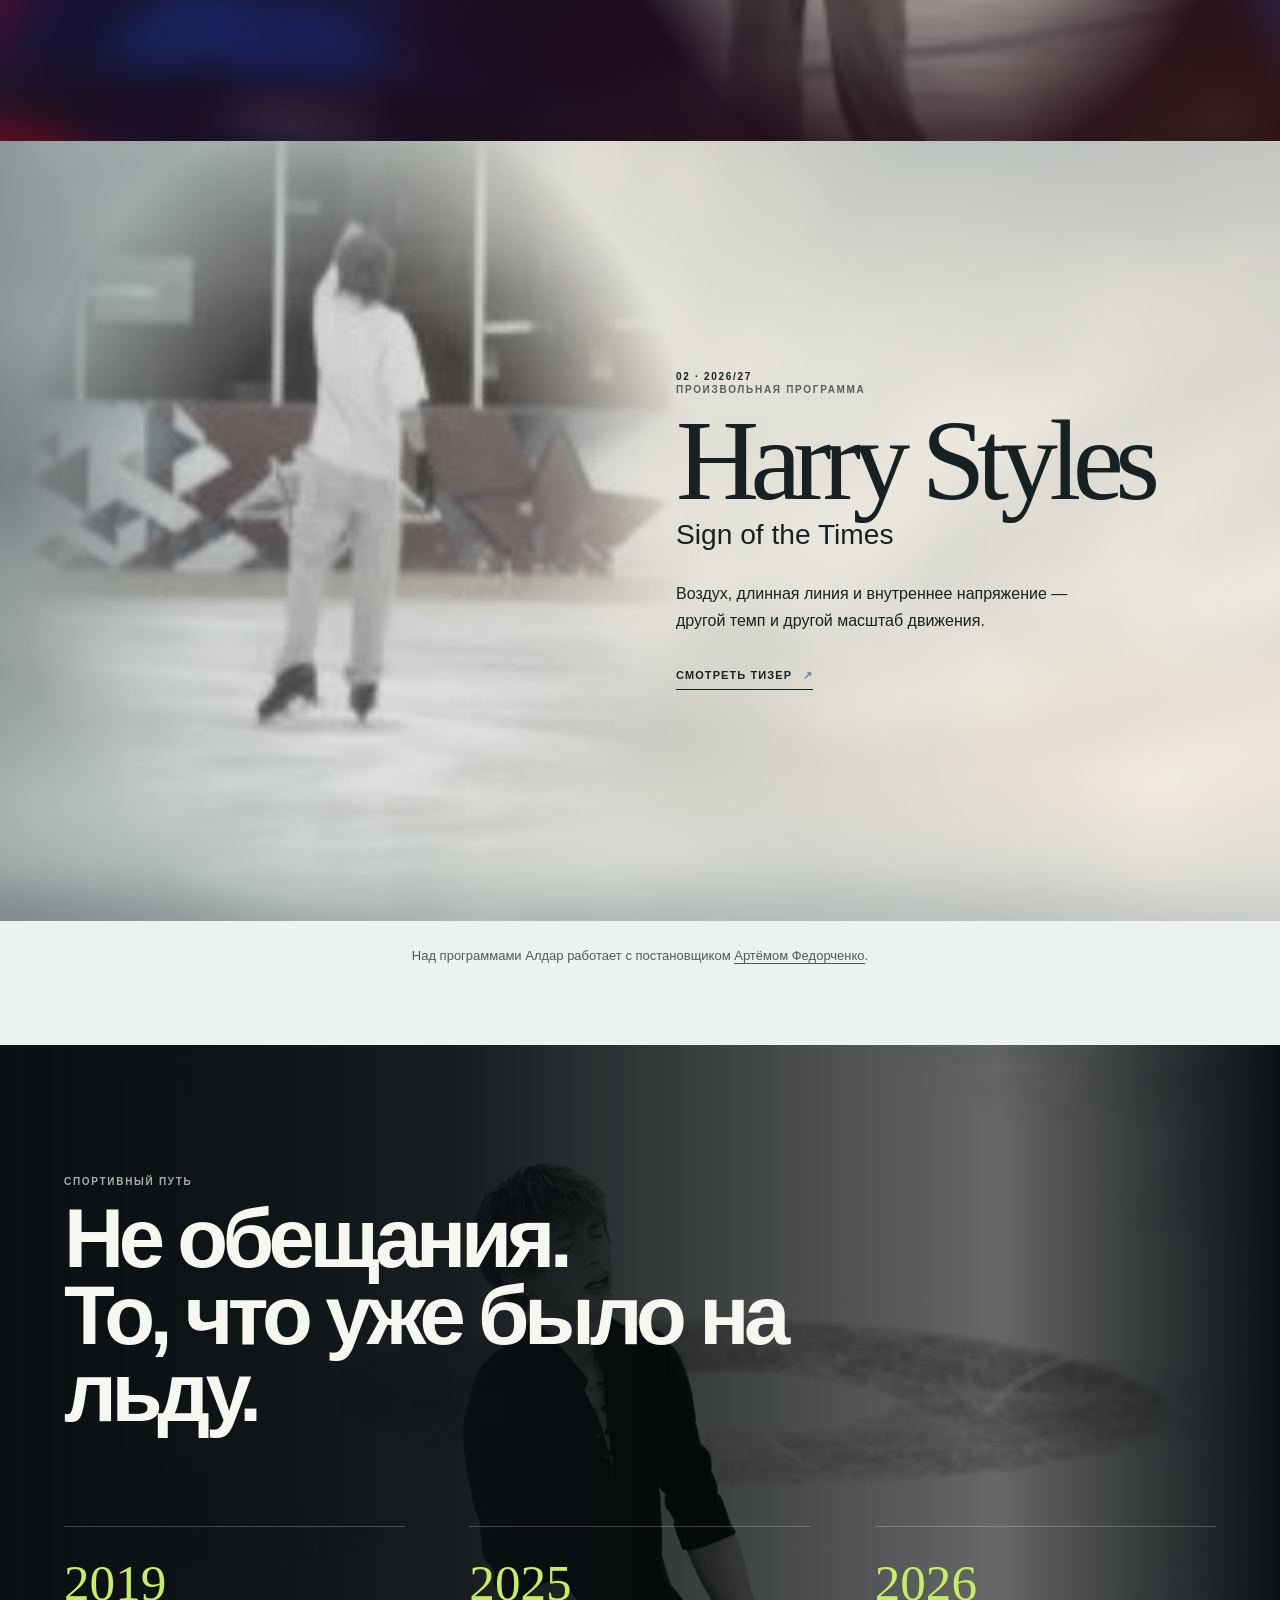
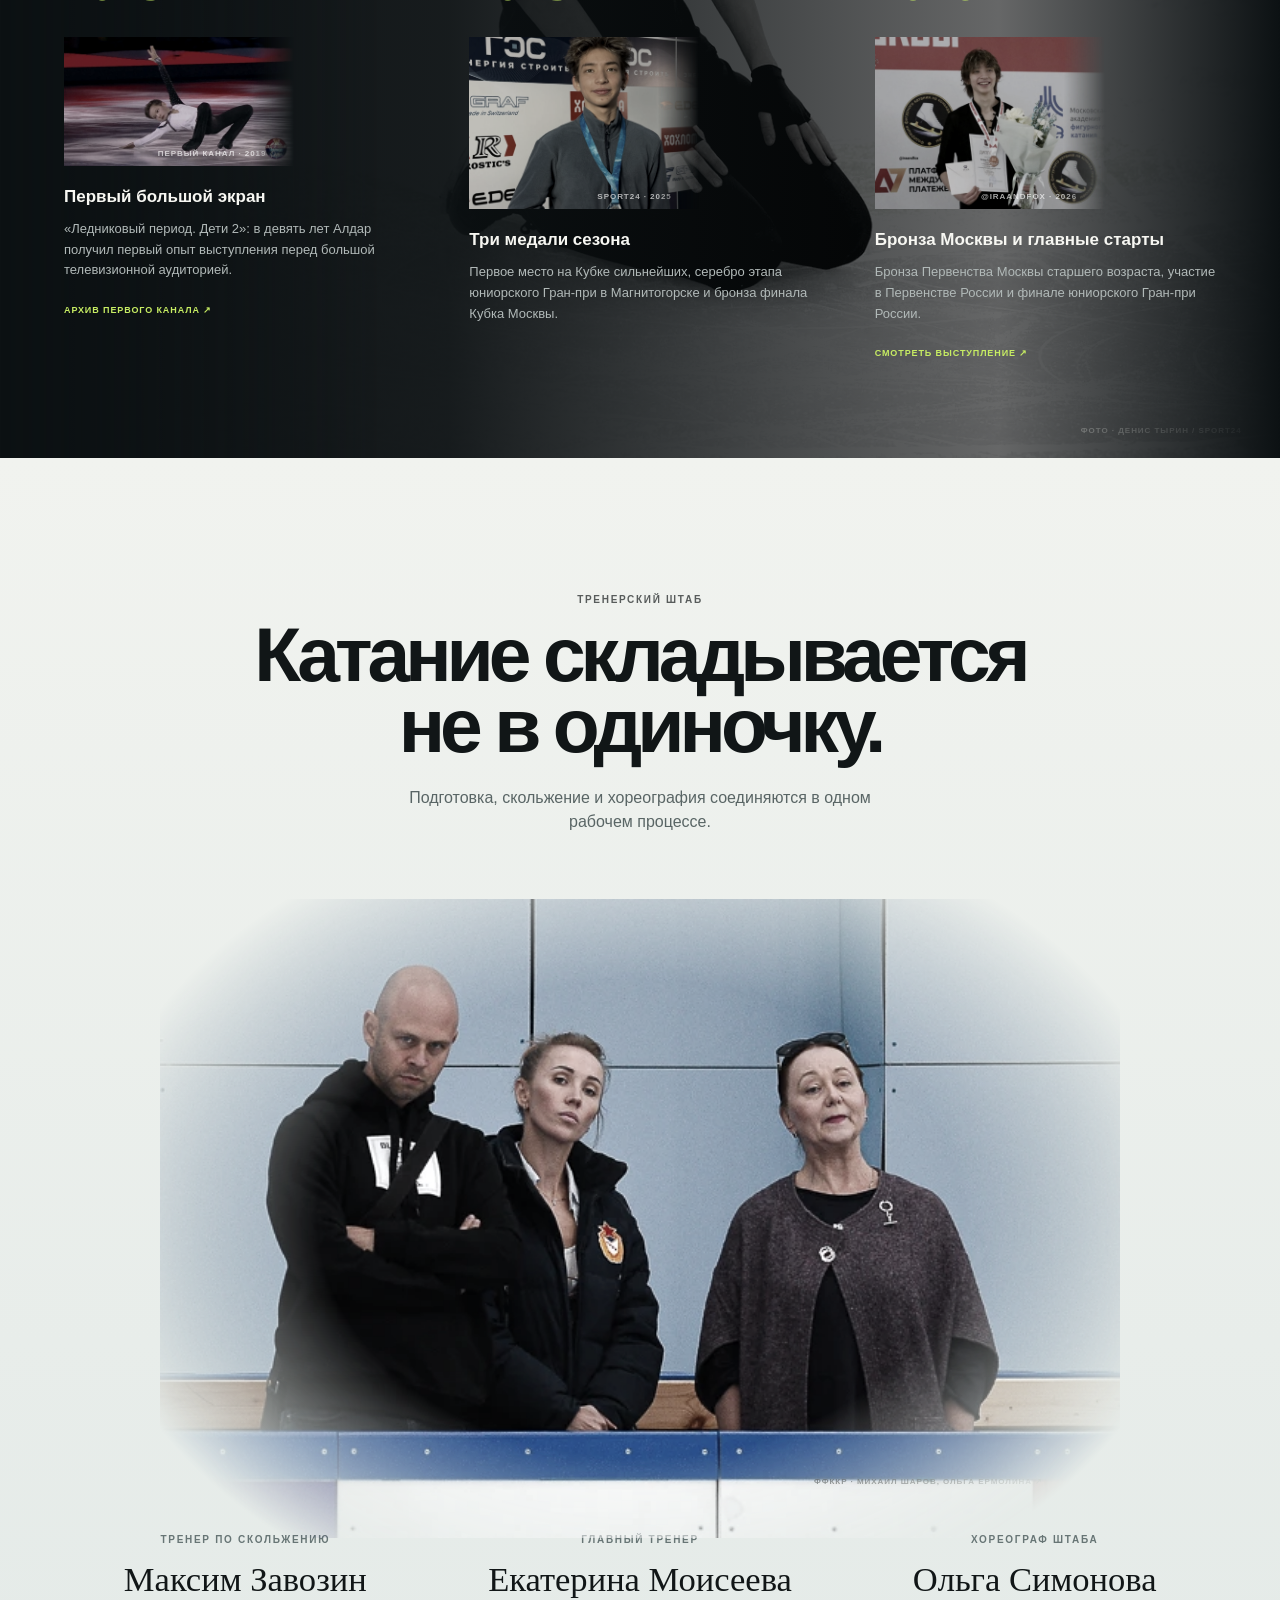
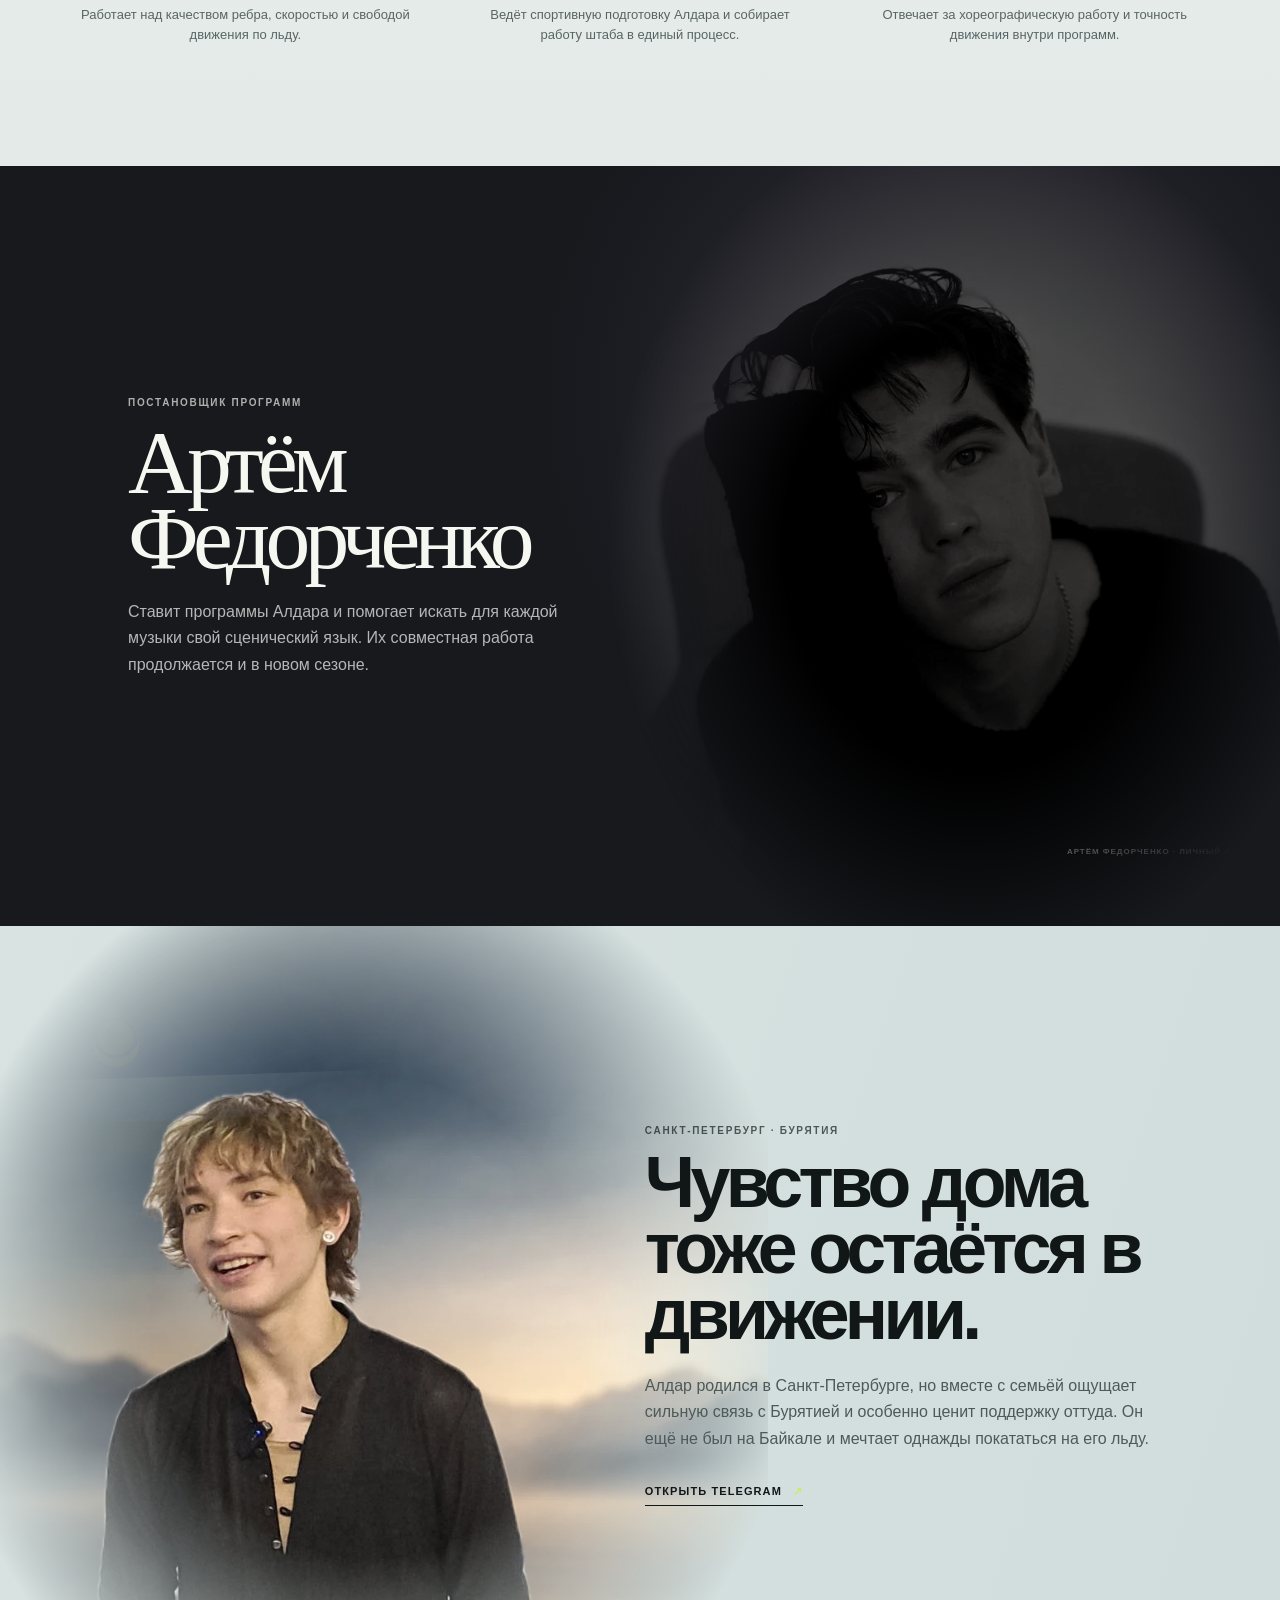
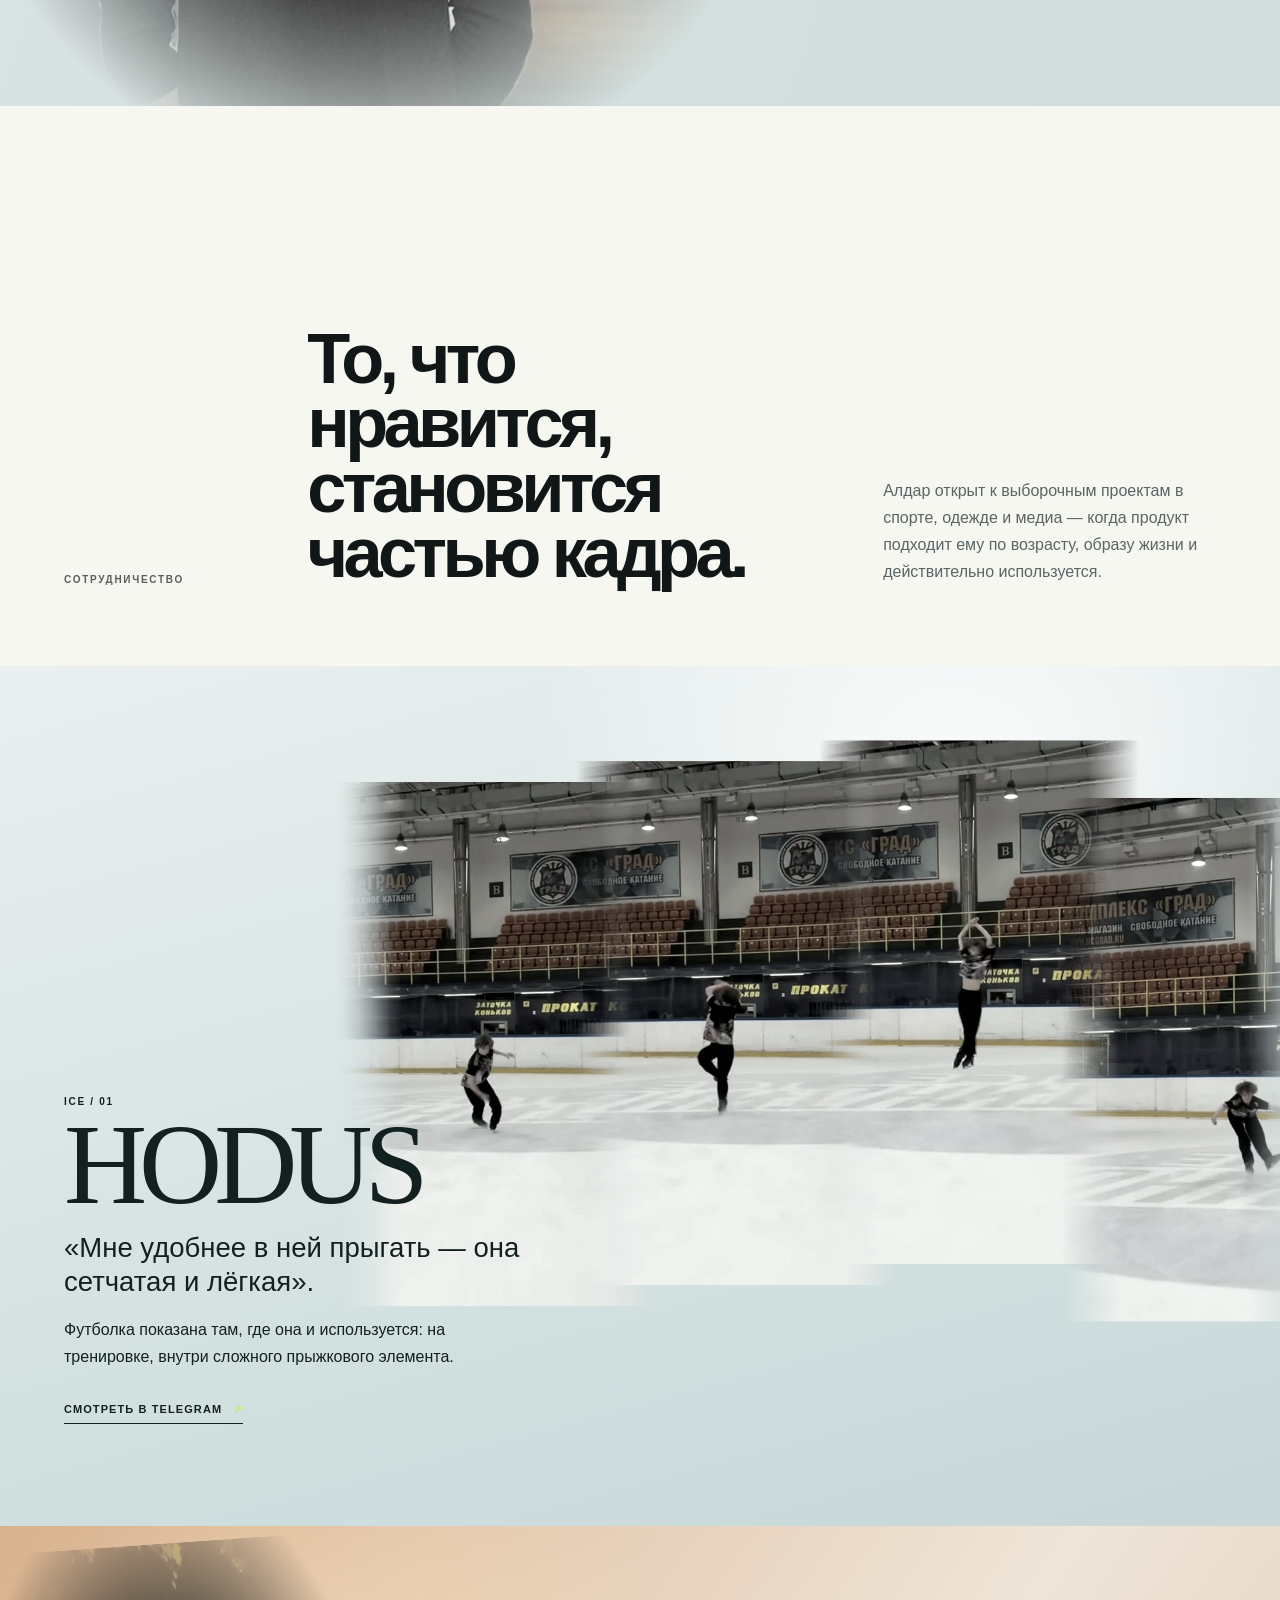
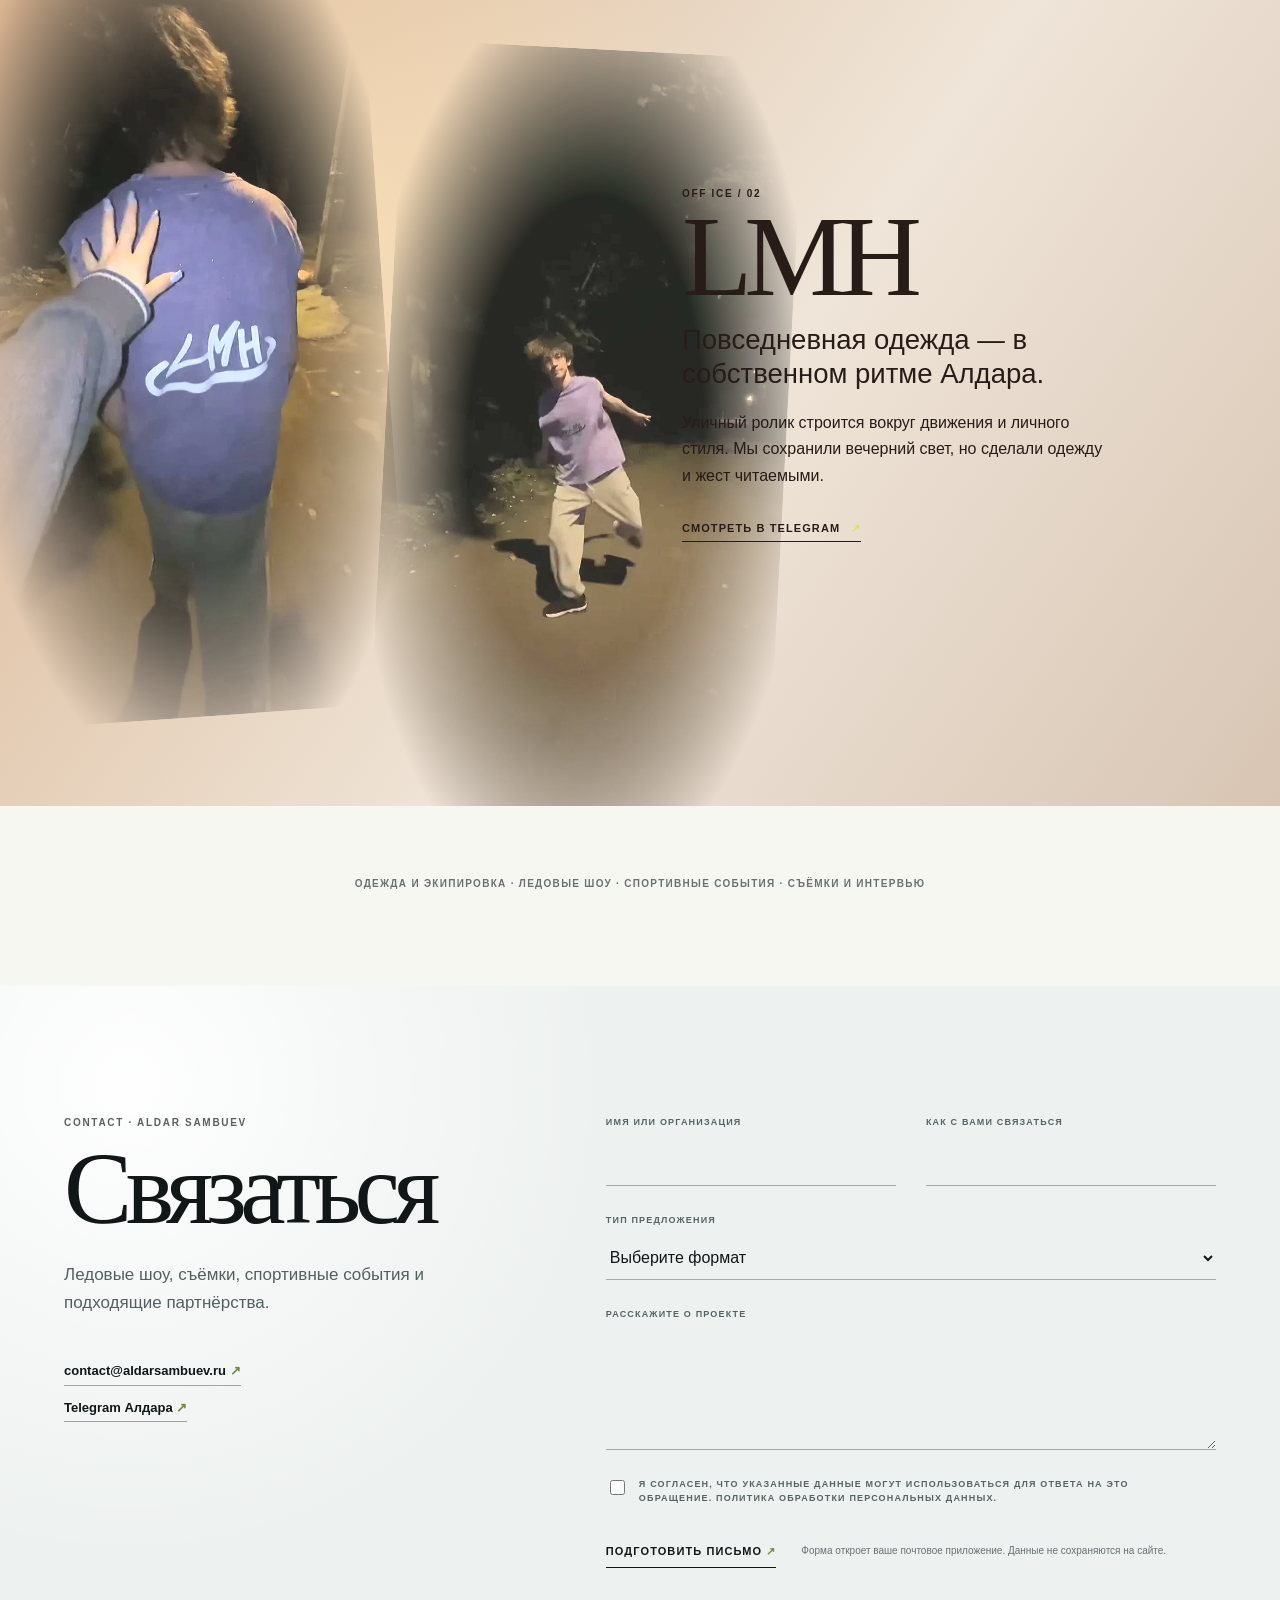
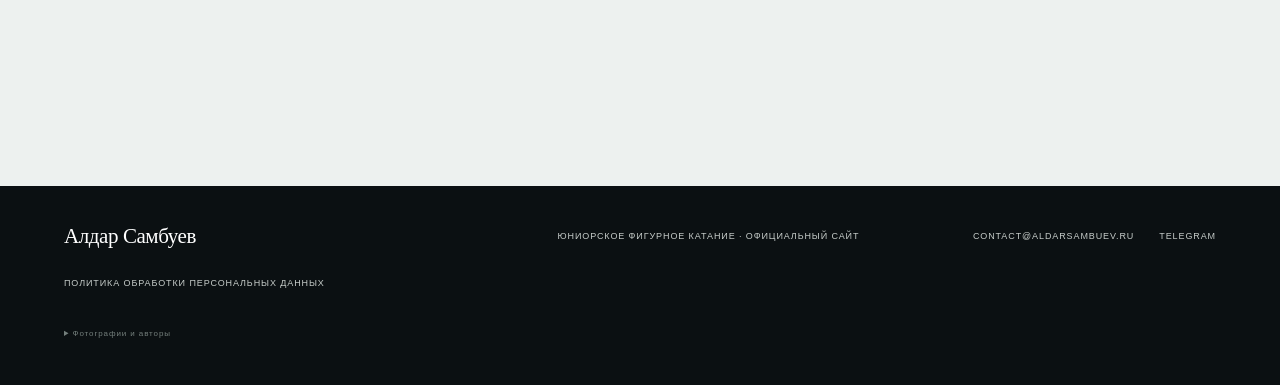
==== commit a177e20d: "feat: publish personal data policy" ====
--- a/index.html
+++ b/index.html
@@ -366,7 +366,7 @@
         </label>
         <label class="consent">
           <input type="checkbox" required>
-          <span data-i18n="consent">Я согласен использовать указанные данные для ответа на это обращение.</span>
+          <span data-i18n="consent">Я согласен, что указанные данные могут использоваться для ответа на это обращение. <a href="privacy.html">Политика обработки персональных данных</a>.</span>
         </label>
         <div class="form-actions">
           <button class="submit-link" type="submit" data-i18n="prepareEmail">Подготовить письмо <span>↗</span></button>
@@ -382,6 +382,7 @@
     <p data-i18n="footerLine">Юниорское фигурное катание · официальный сайт</p>
     <a href="mailto:contact@aldarsambuev.ru">contact@aldarsambuev.ru</a>
     <a href="https://t.me/RedSweet425" target="_blank" rel="noopener noreferrer">Telegram</a>
+    <a href="privacy.html" data-i18n="privacyLink">Политика обработки персональных данных</a>
     <details class="credits">
       <summary data-i18n="creditsTitle">Фотографии и авторы</summary>
       <p data-i18n="creditsText">Спасибо фотографам и авторам, которые сохраняют спортивный путь Алдара. Авторство указано рядом с кадрами. По вопросам подписи, ссылки или использования материала напишите на <a href="mailto:contact@aldarsambuev.ru">contact@aldarsambuev.ru</a>.</p>
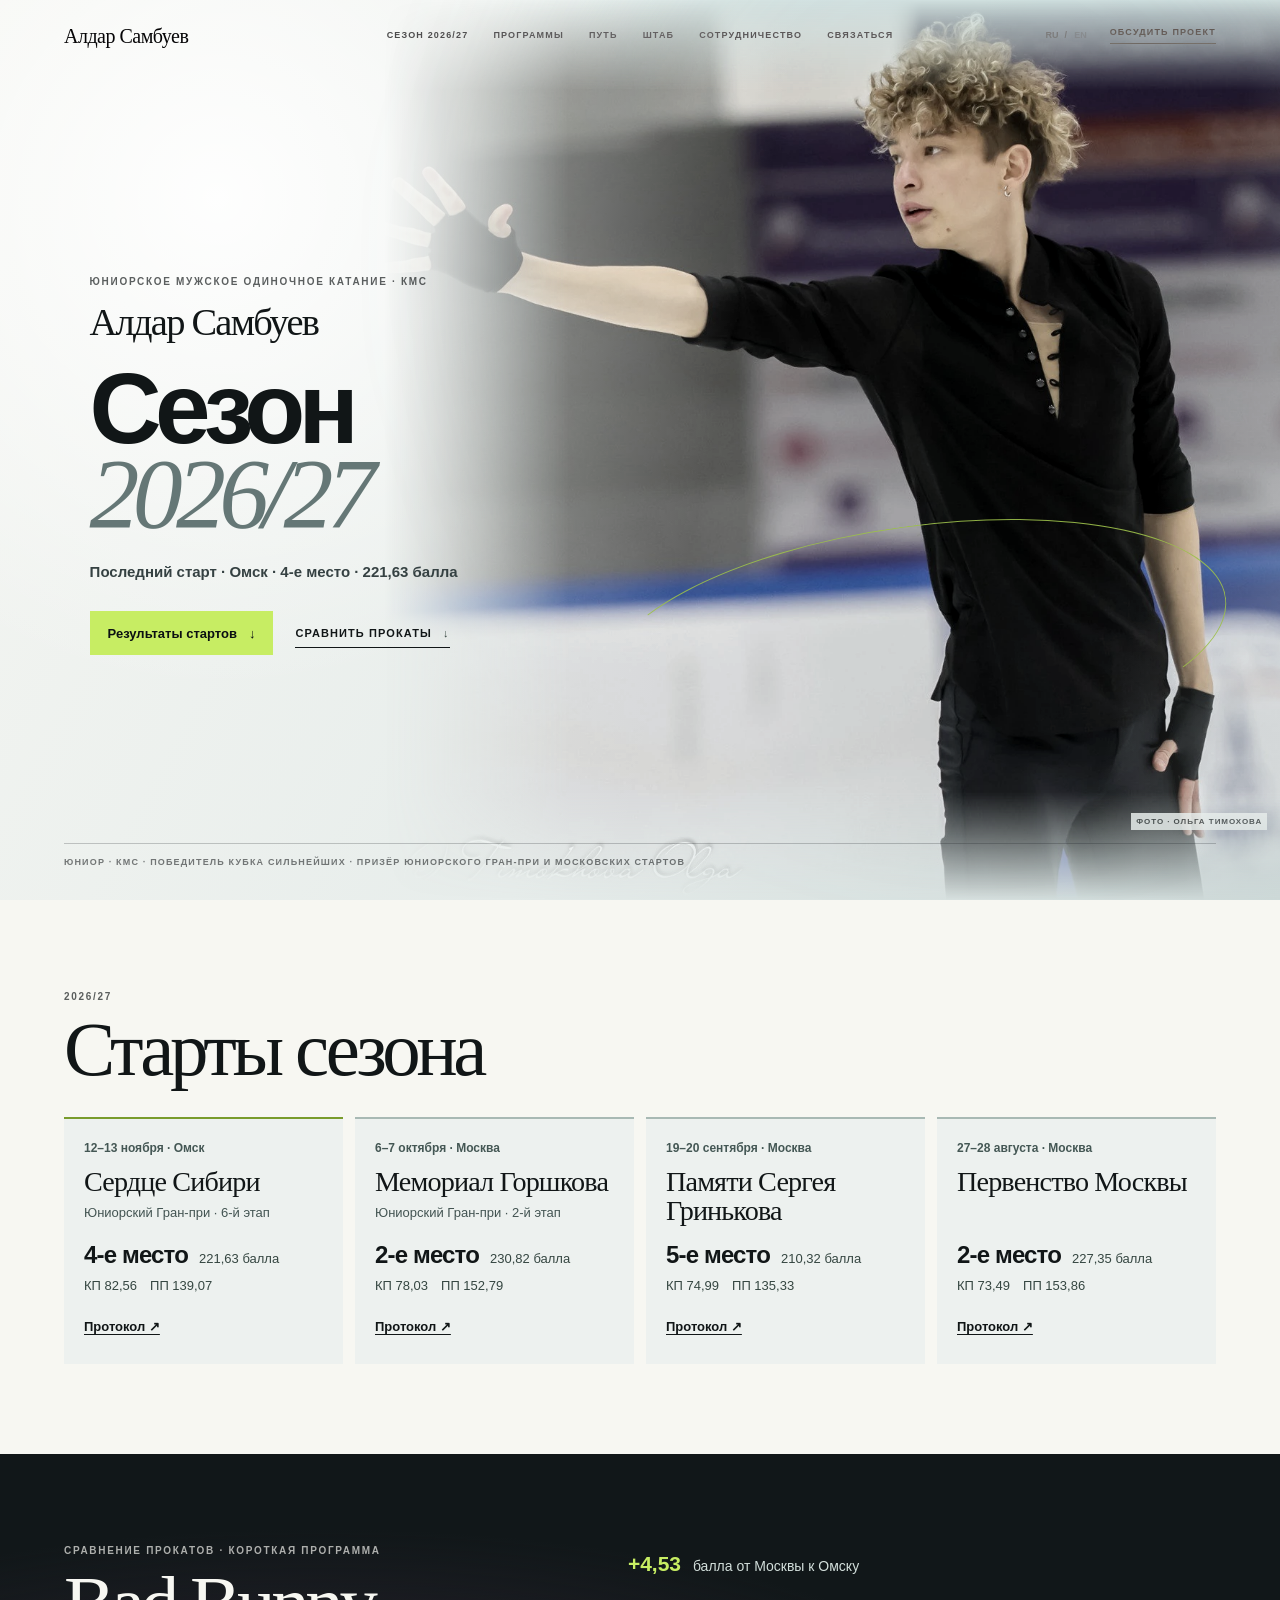
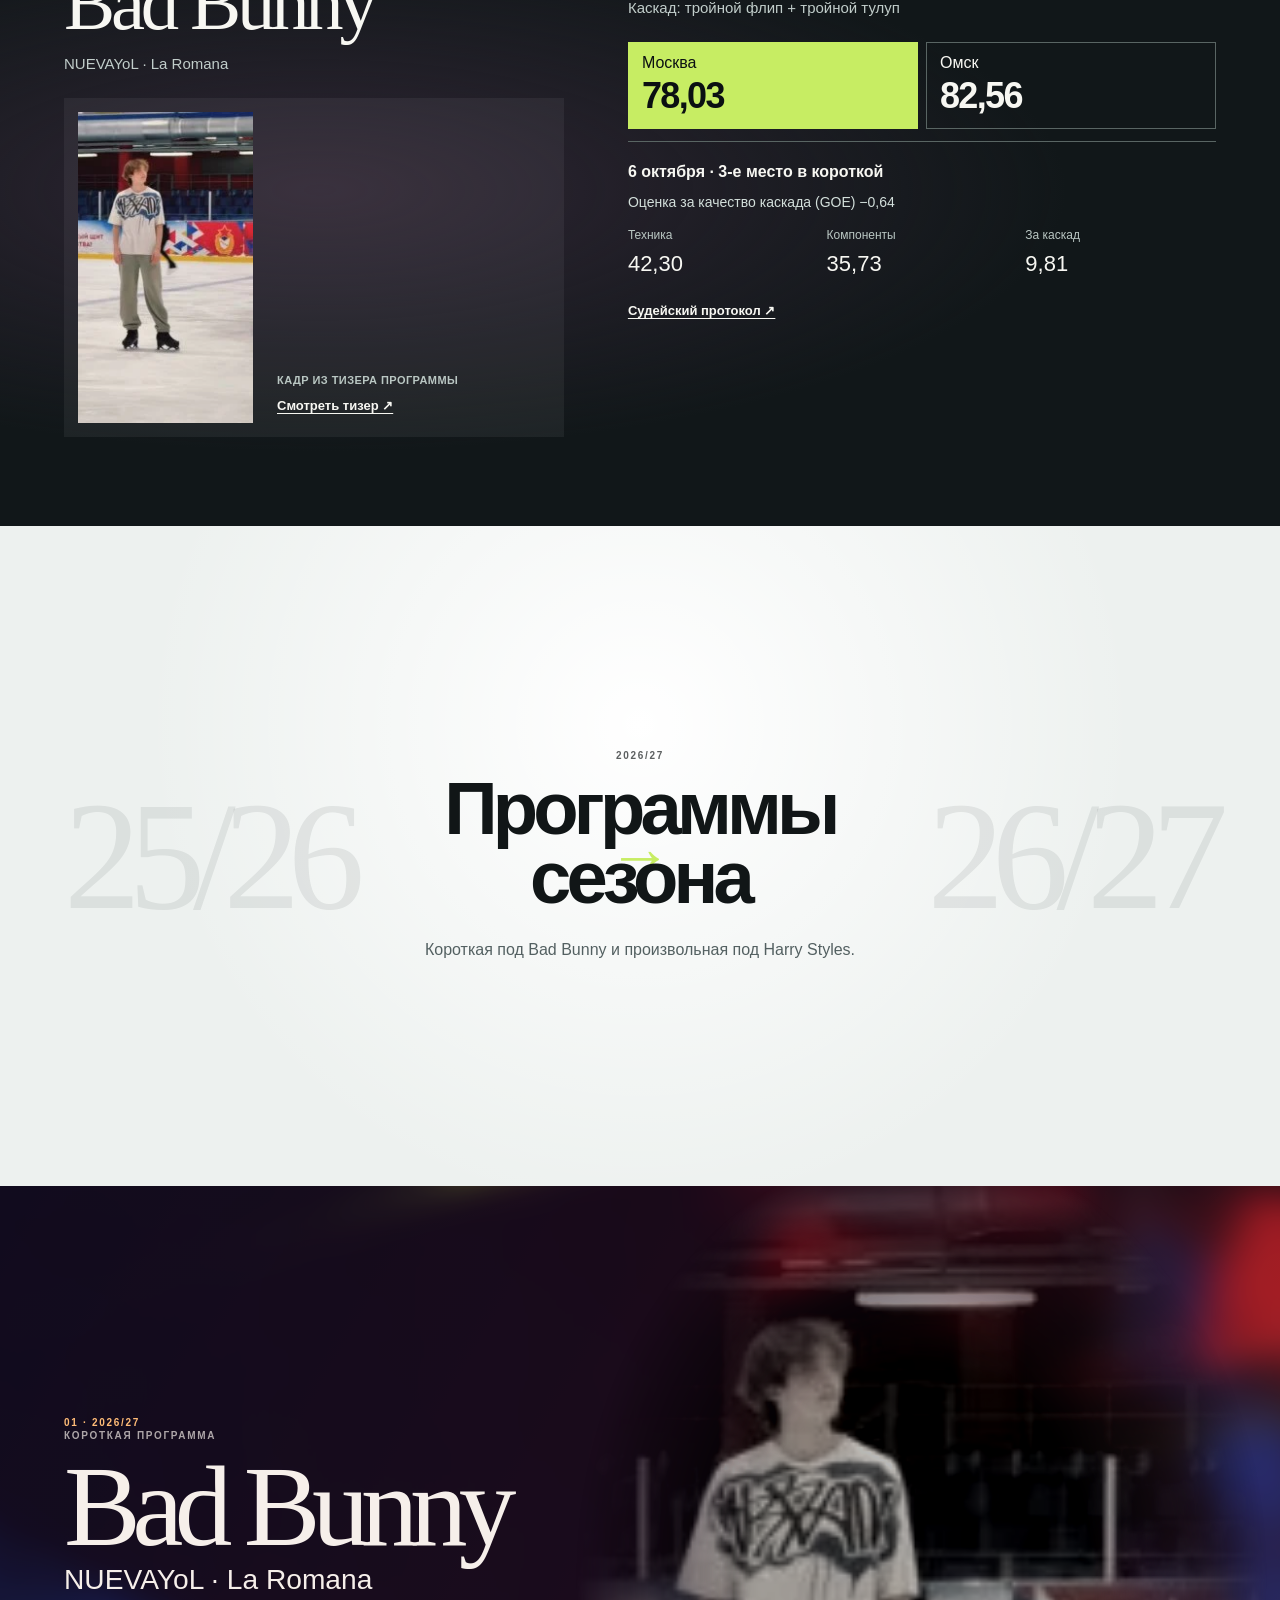
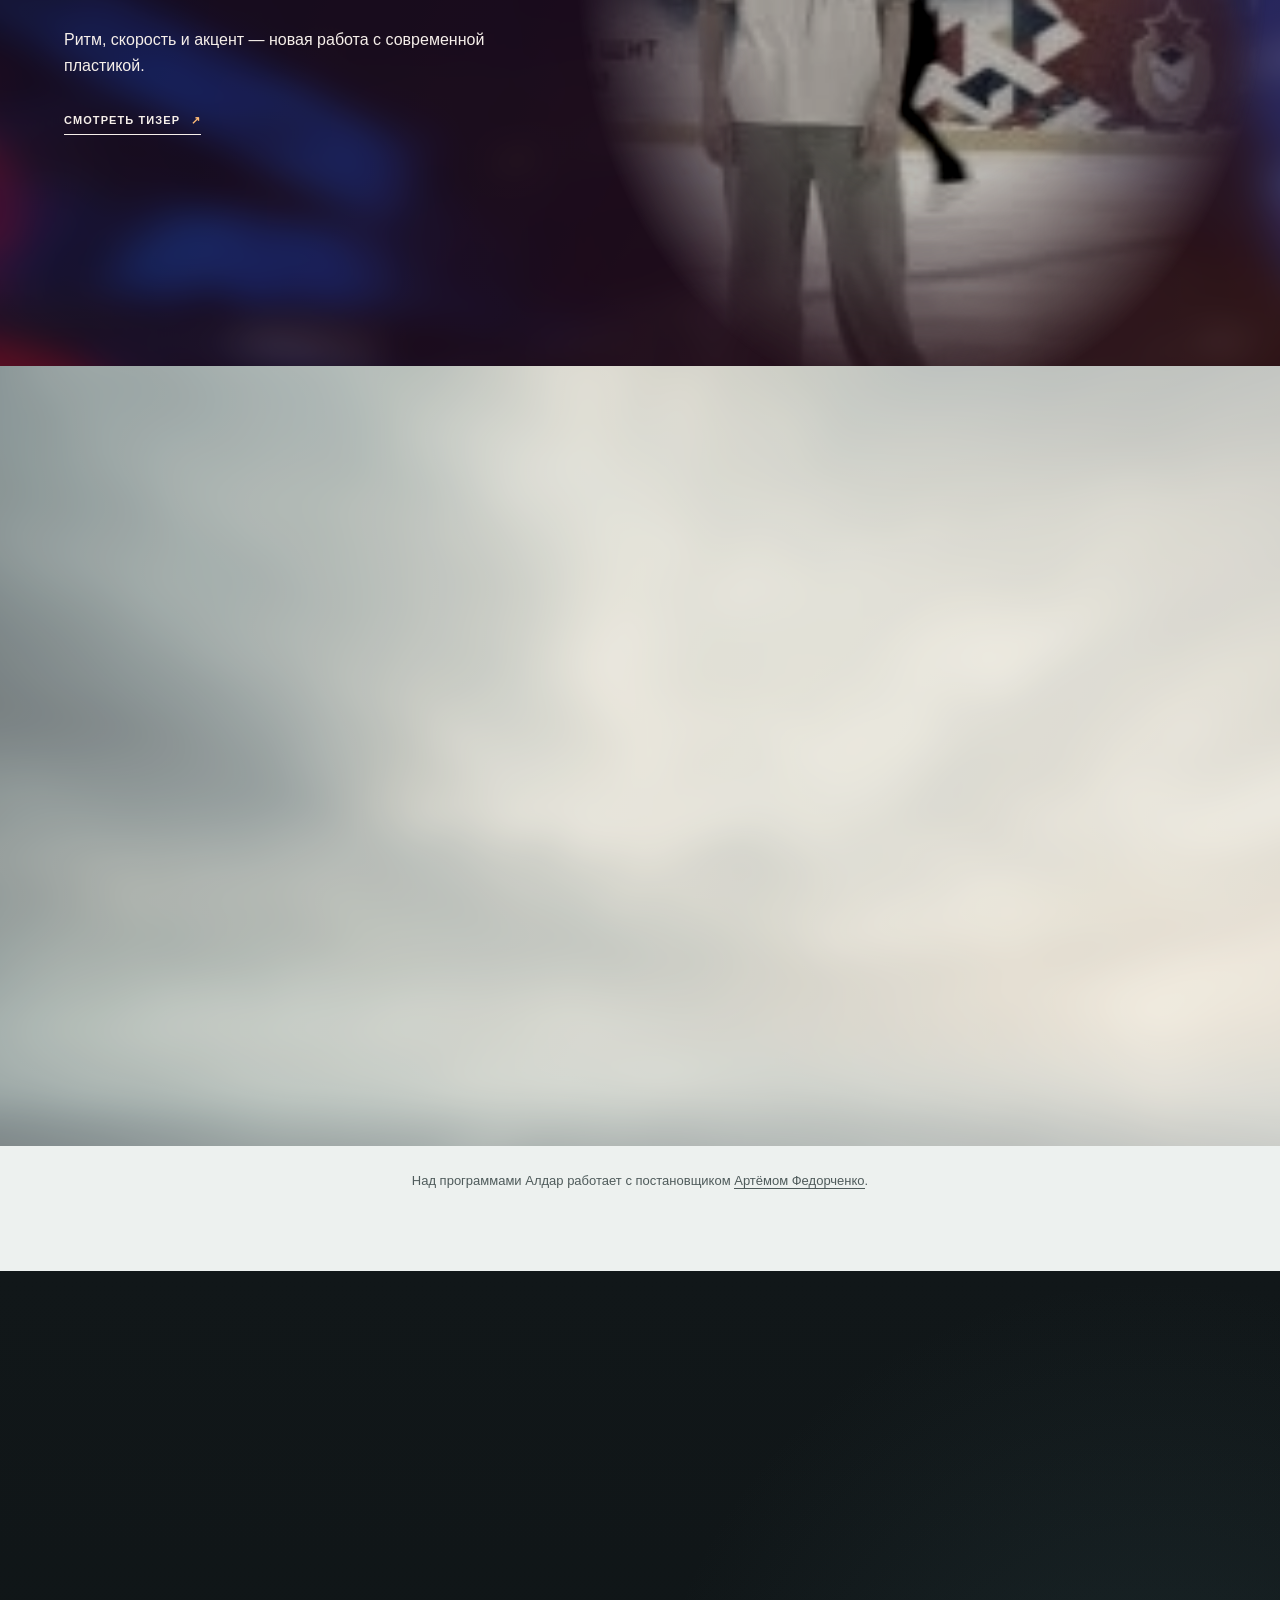
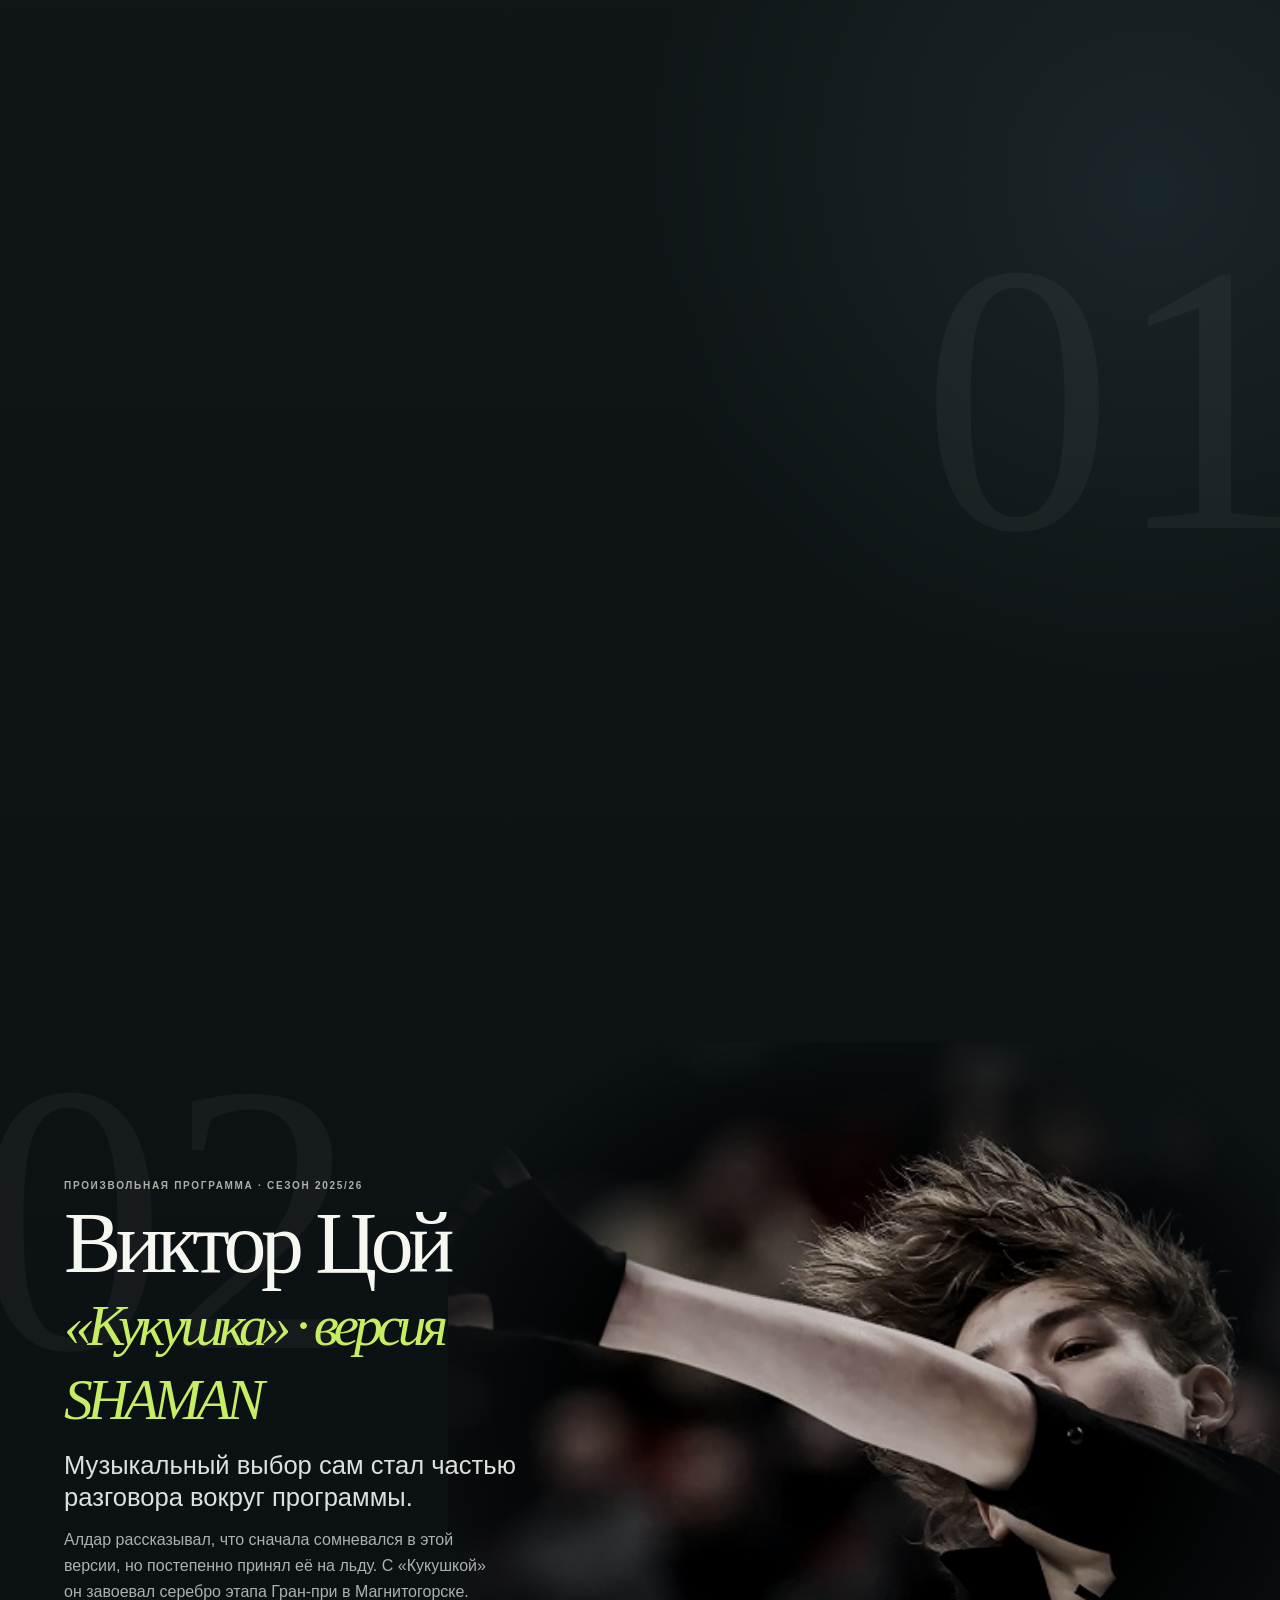
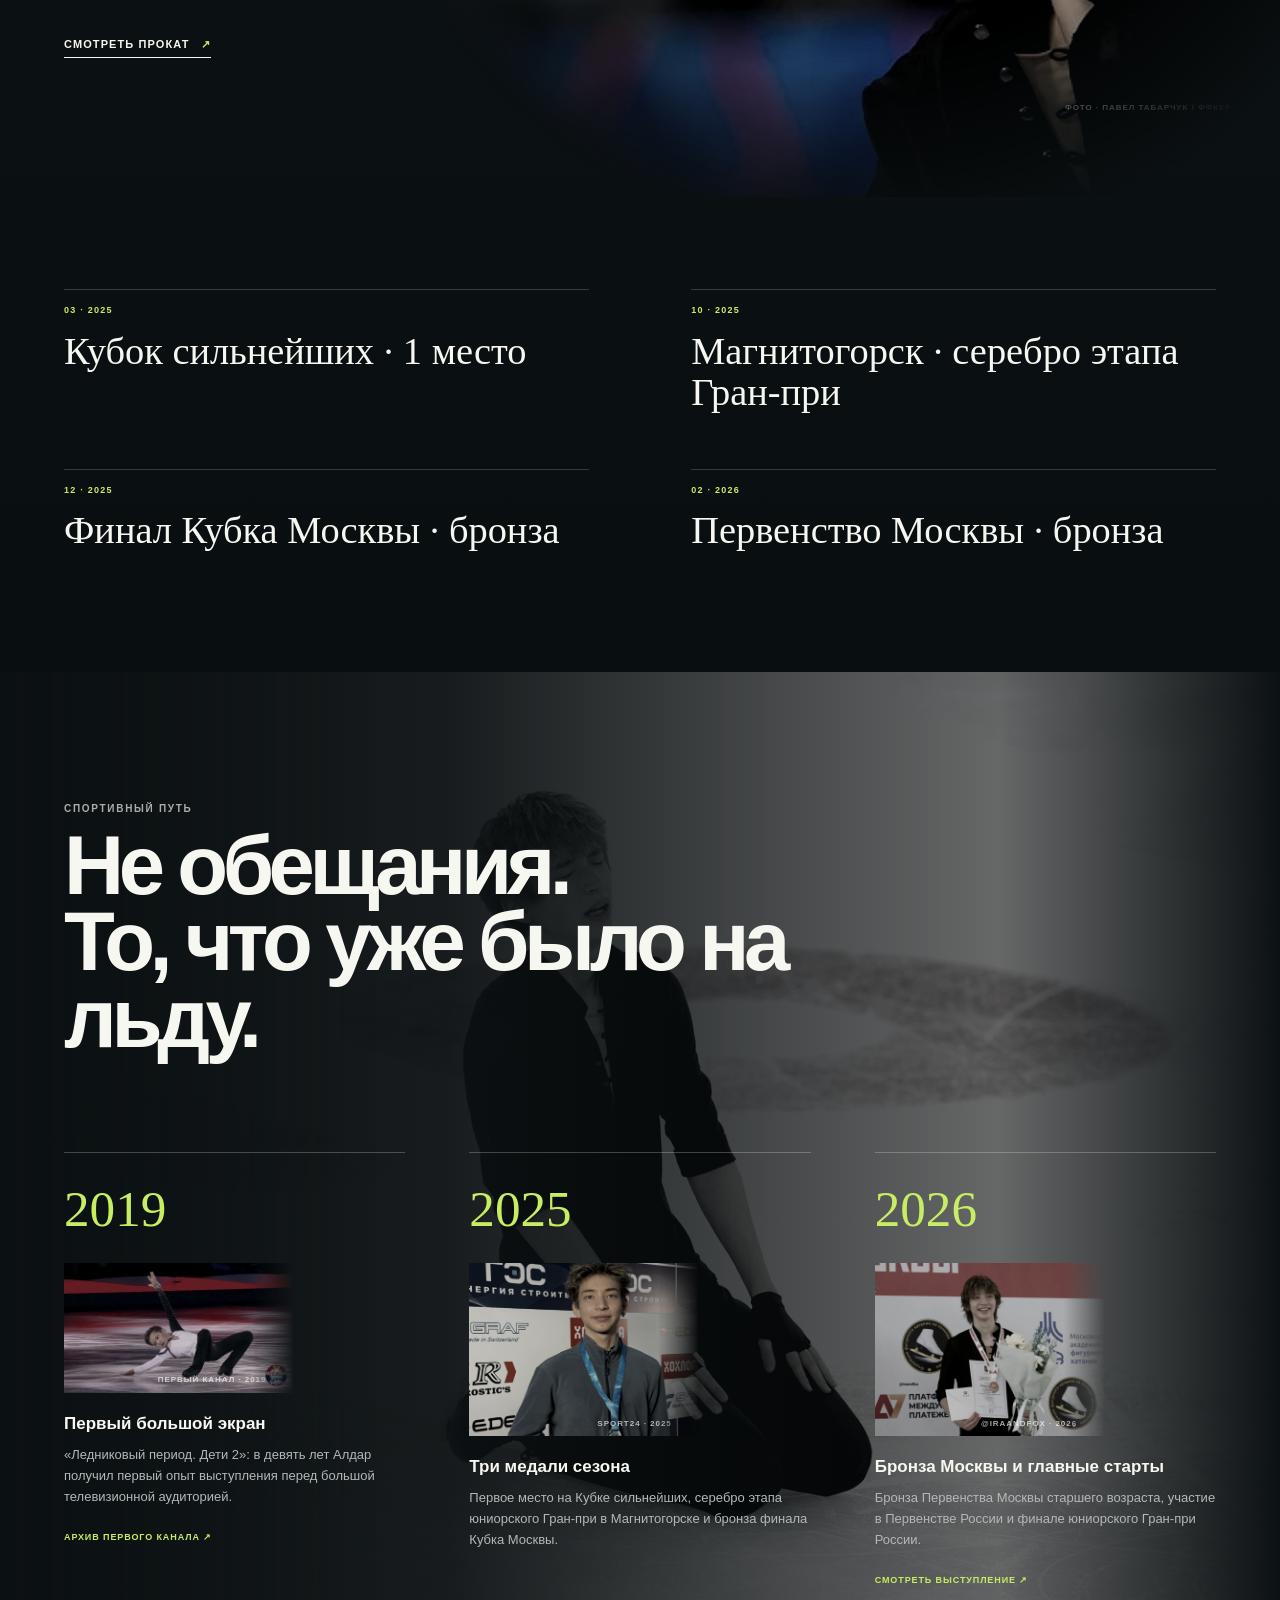
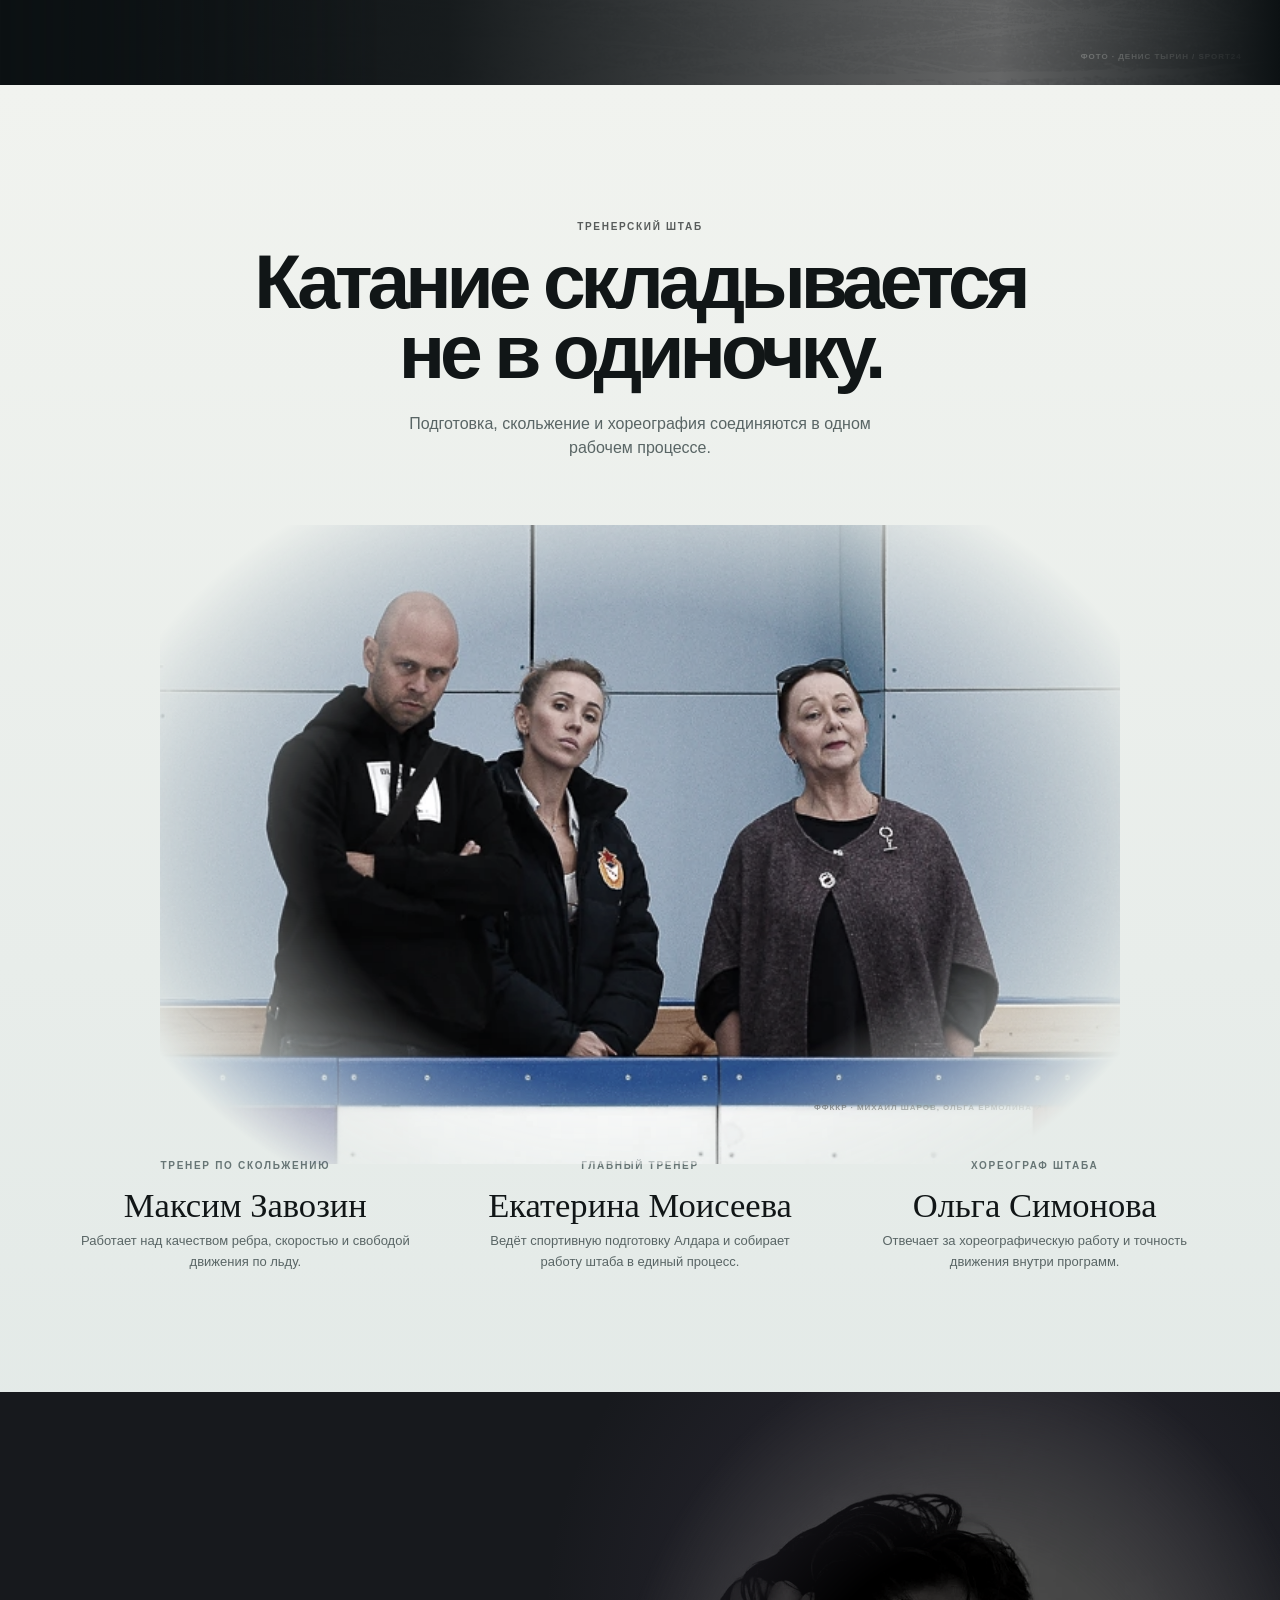
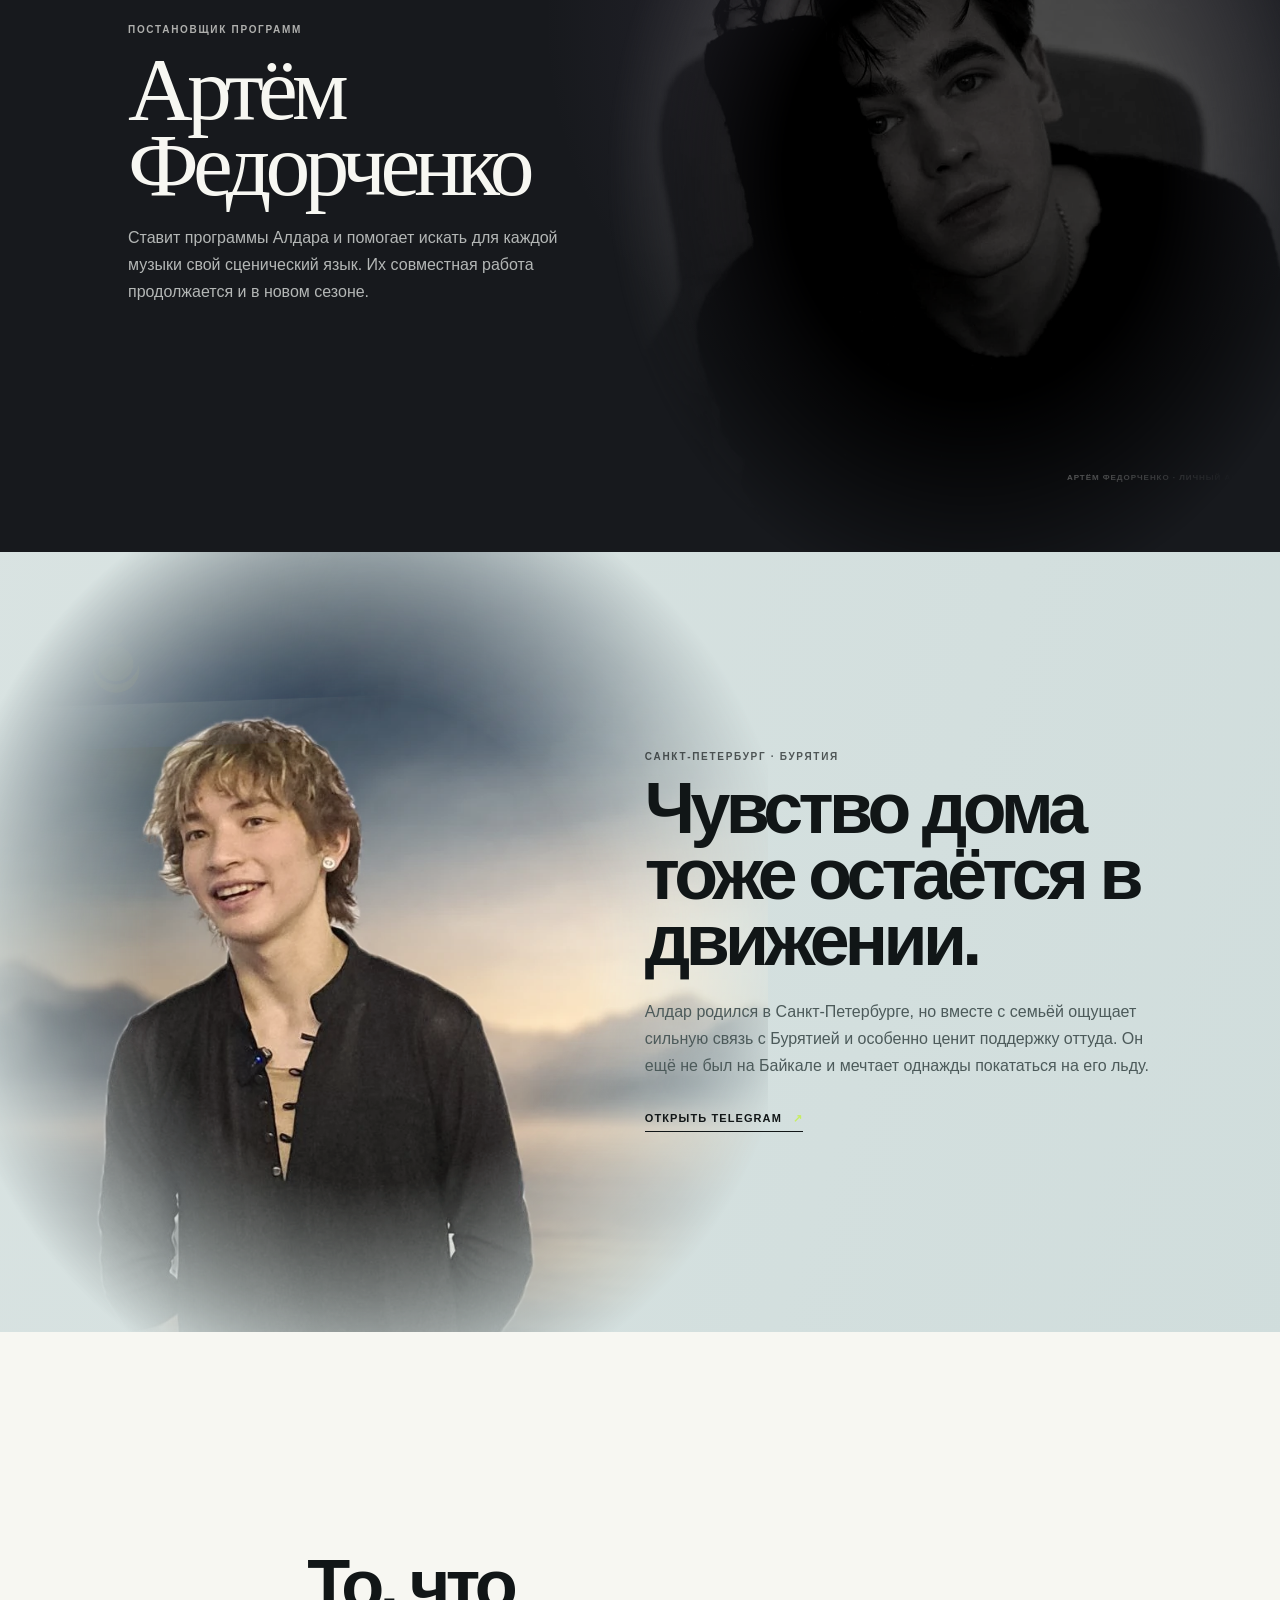
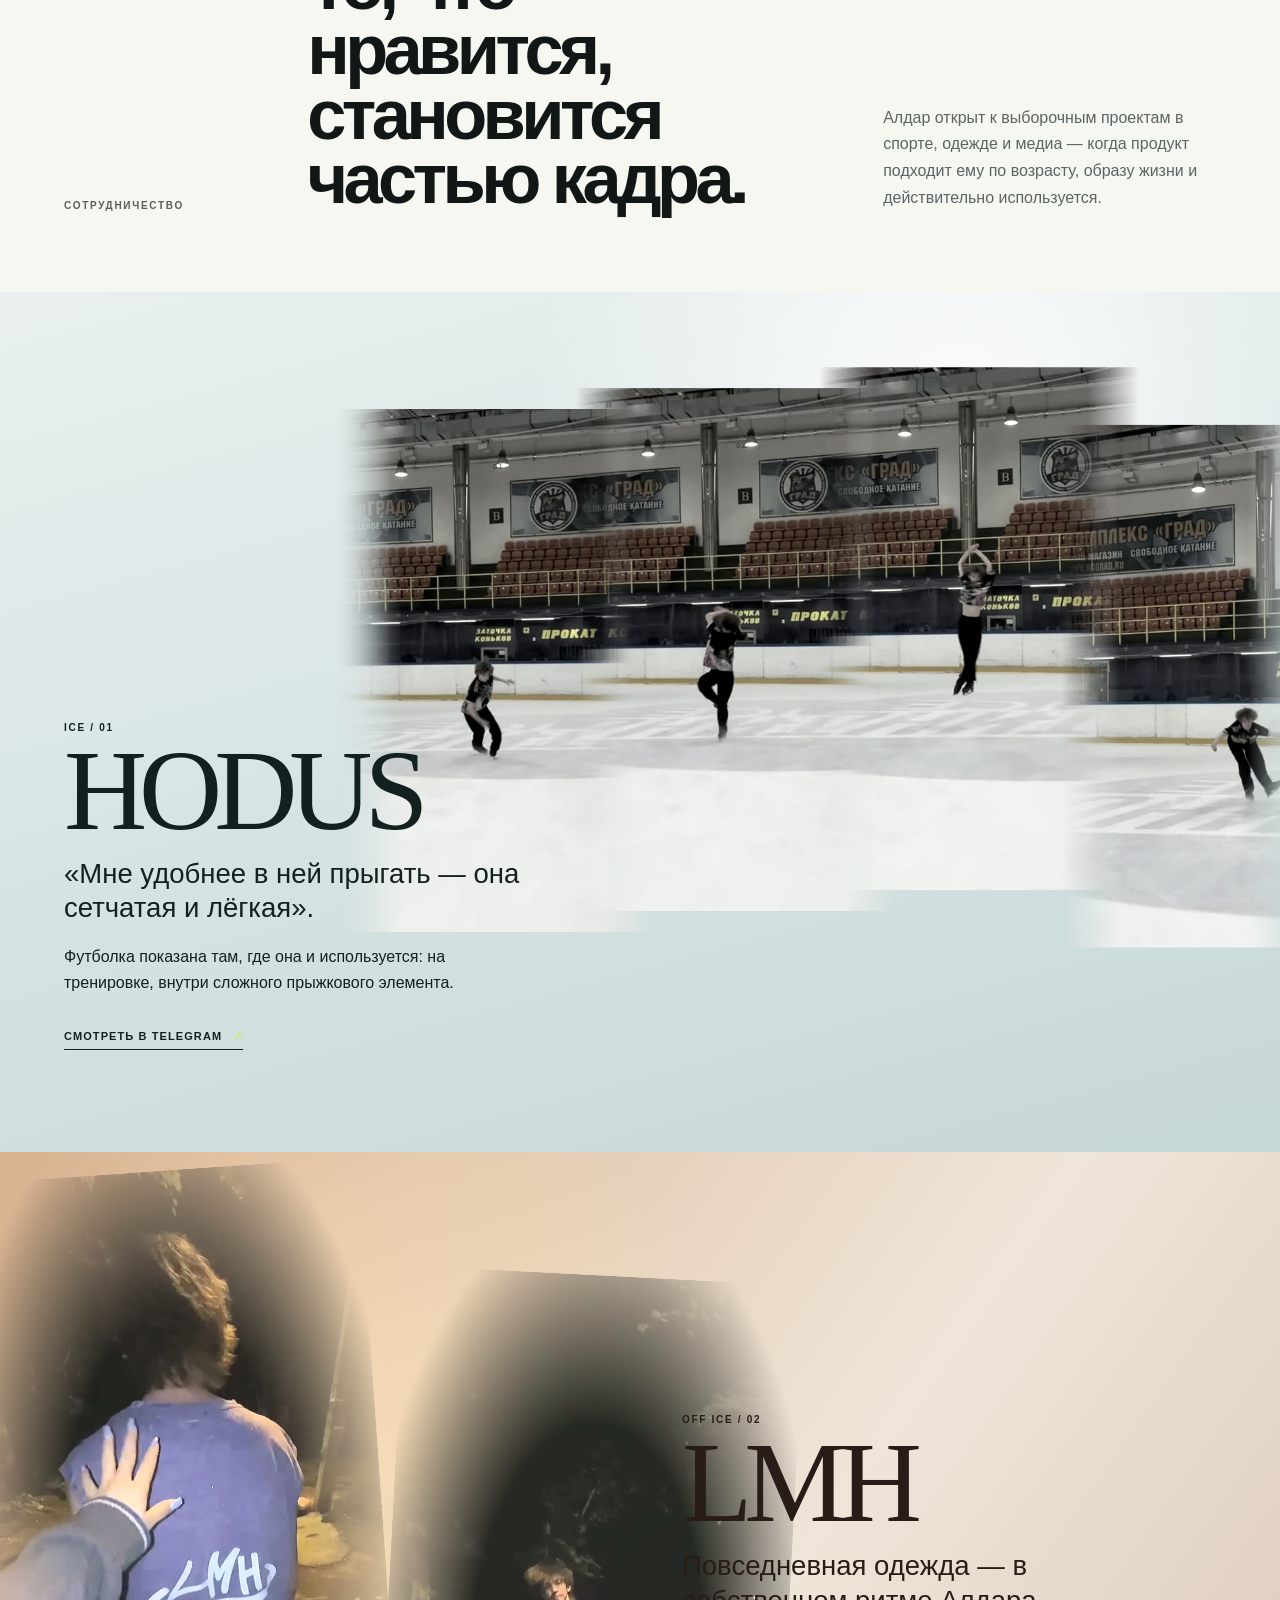
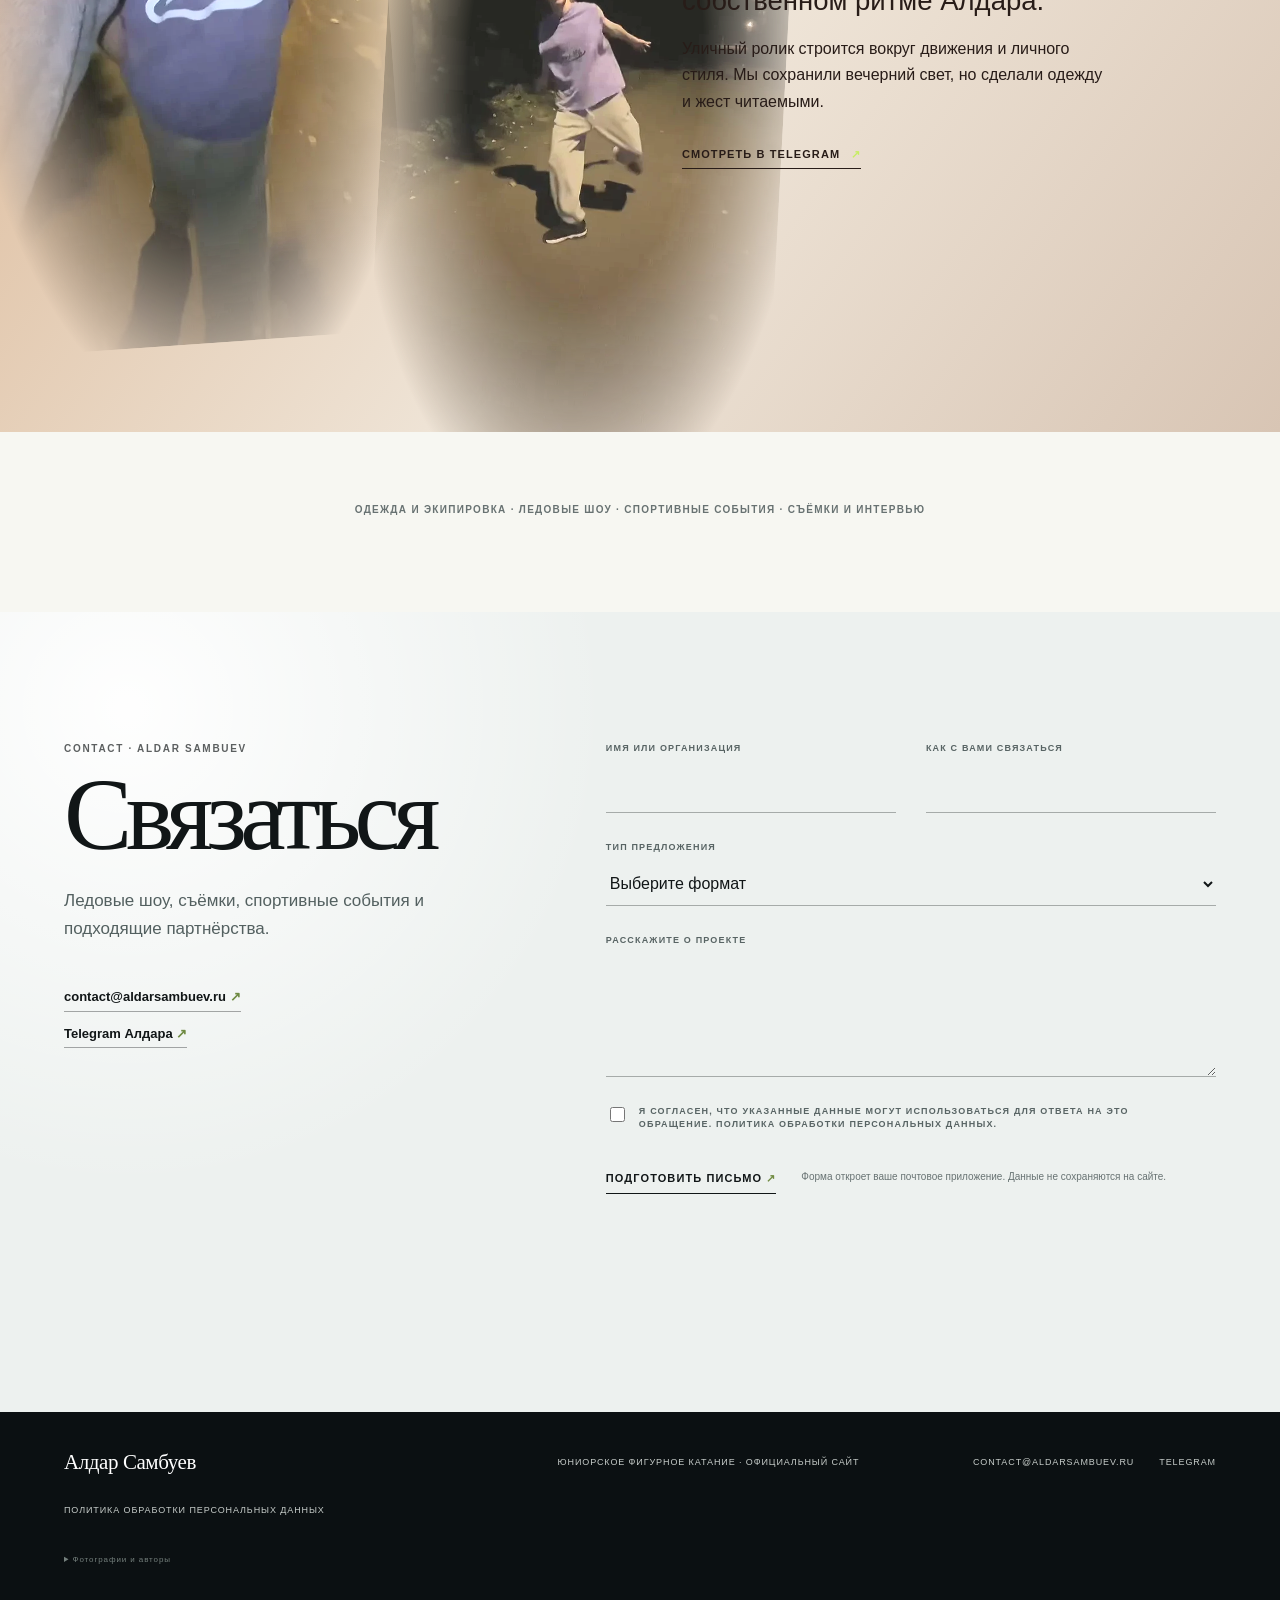
==== commit 5ef6c427: "feat: update Aldar site for 2026/27 season" ====
--- a/index.html
+++ b/index.html
@@ -42,7 +42,8 @@
   <header class="site-header" aria-label="Основная навигация">
     <a class="wordmark" href="#top" data-i18n="name">Алдар Самбуев</a>
     <nav>
-      <a href="#seasons" data-i18n="navPrograms">Программы</a>
+      <a href="#current-season" data-i18n="navCurrentSeason">Сезон 2026/27</a>
+      <a href="#programs" data-i18n="navPrograms">Программы</a>
       <a href="#journey" data-i18n="navJourney">Путь</a>
       <a href="#people" data-i18n="navPeople">Штаб</a>
       <a href="#collaboration" data-i18n="navCollaboration">Сотрудничество</a>
@@ -59,7 +60,7 @@
   </header>
 
   <main id="content">
-    <section class="scene hero" id="top">
+    <section class="scene hero hero--season" id="top">
       <div class="hero-atmosphere" aria-hidden="true"></div>
       <figure class="hero-visual">
         <picture>
@@ -73,22 +74,179 @@
       <div class="hero-copy" data-reveal>
         <p class="eyebrow" data-i18n="heroEyebrow">Юниорское мужское одиночное катание · КМС</p>
         <h1 data-i18n="name">Алдар Самбуев</h1>
-        <p class="hero-statement" data-i18n="heroStatement">Слышать музыку.<br>Держать линию.<br><em>Расти.</em></p>
-        <p class="hero-intro" data-i18n="heroIntro">Катание развивается там, где спортивная техника встречается с музыкой и характером.</p>
+        <p class="hero-statement" data-i18n="currentSeasonHero">Сезон<br><em>2026/27</em></p>
+        <p class="hero-intro" data-i18n="lastStartHero">Последний старт · Омск · 4-е место · 221,63 балла</p>
         <div class="hero-actions">
-          <a class="line-link" href="#seasons" data-i18n="watchPrograms">Смотреть программы <span>↓</span></a>
-          <a class="line-link" href="https://t.me/RedSweet425" target="_blank" rel="noopener noreferrer" data-i18n="followSeason">Следить за сезоном <span>↗</span></a>
+          <a class="season-primary" href="#current-season" data-i18n="startResultsLink">Результаты стартов <span aria-hidden="true">↓</span></a>
+          <a class="line-link" href="#compare-bad-bunny" data-i18n="compareHeroLink">Сравнить прокаты <span aria-hidden="true">↓</span></a>
         </div>
       </div>
 
       <p class="hero-profile" data-i18n="heroProfile">Юниор · КМС · победитель Кубка сильнейших · призёр юниорского Гран-при и московских стартов</p>
+    </section>
+
+    <section class="current-season" id="current-season" aria-labelledby="current-season-title">
+      <p class="eyebrow">2026/27</p>
+      <h2 data-i18n="startsTitle" id="current-season-title">Старты сезона</h2>
+      <div class="start-grid">
+        <article class="start-card" id="start-omsk">
+          <p data-i18n="omskDate" class="start-card__date">12–13 ноября · Омск</p>
+          <h3 data-i18n="omskTitle">Сердце Сибири</h3>
+          <p data-i18n="omskEvent" class="start-card__event">Юниорский Гран-при · 6-й этап</p>
+          <p class="start-card__result">
+            <strong data-i18n="omskPlace">4-е место</strong>
+            <span data-i18n="omskTotal">221,63 балла</span>
+          </p>
+          <p class="start-card__splits">
+            <span data-i18n="omskShort">КП 82,56</span>
+            <span data-i18n="omskFree">ПП 139,07</span>
+          </p>
+          <a href="https://www.fsrussia.ru/results/2627/6etap_jun/CAT001RS.htm" target="_blank" rel="noopener noreferrer"><span data-i18n="startProtocol">Протокол ↗</span></a>
+        </article>
+        <article class="start-card" id="start-gorshkov">
+          <p data-i18n="gorshkovDate" class="start-card__date">6–7 октября · Москва</p>
+          <h3 data-i18n="gorshkovTitle">Мемориал Горшкова</h3>
+          <p data-i18n="gorshkovEvent" class="start-card__event">Юниорский Гран-при · 2-й этап</p>
+          <p class="start-card__result">
+            <strong data-i18n="gorshkovPlace">2-е место</strong>
+            <span data-i18n="gorshkovTotal">230,82 балла</span>
+          </p>
+          <p class="start-card__splits">
+            <span data-i18n="gorshkovShort">КП 78,03</span>
+            <span data-i18n="gorshkovFree">ПП 152,79</span>
+          </p>
+          <a href="https://www.fsrussia.ru/results/2627/2etap_jun/CAT001RS.htm" target="_blank" rel="noopener noreferrer"><span data-i18n="startProtocol">Протокол ↗</span></a>
+        </article>
+        <article class="start-card" id="start-grinkov">
+          <p data-i18n="grinkovDate" class="start-card__date">19–20 сентября · Москва</p>
+          <h3 data-i18n="grinkovTitle">Памяти Сергея Гринькова</h3>
+          <p class="start-card__result">
+            <strong data-i18n="grinkovPlace">5-е место</strong>
+            <span data-i18n="grinkovTotal">210,32 балла</span>
+          </p>
+          <p class="start-card__splits">
+            <span data-i18n="grinkovShort">КП 74,99</span>
+            <span data-i18n="grinkovFree">ПП 135,33</span>
+          </p>
+          <a href="https://ffkm.ru/results/2026-2027/2026-09-19_vsgrinkov/CAT002RS.HTM" target="_blank" rel="noopener noreferrer"><span data-i18n="startProtocol">Протокол ↗</span></a>
+        </article>
+        <article class="start-card" id="start-moscow">
+          <p data-i18n="moscowDate" class="start-card__date">27–28 августа · Москва</p>
+          <h3 data-i18n="moscowTitle">Первенство Москвы</h3>
+          <p class="start-card__result">
+            <strong data-i18n="moscowPlace">2-е место</strong>
+            <span data-i18n="moscowTotal">227,35 балла</span>
+          </p>
+          <p class="start-card__splits">
+            <span data-i18n="moscowShort">КП 73,49</span>
+            <span data-i18n="moscowFree">ПП 153,86</span>
+          </p>
+          <a href="https://ffkm.ru/results/2026-2027/2026-08-24_pm/CAT002RS.HTM" target="_blank" rel="noopener noreferrer"><span data-i18n="startProtocol">Протокол ↗</span></a>
+        </article>
+      </div>
+    </section>
+
+    <section class="skate-comparison" id="compare-bad-bunny" aria-labelledby="compare-title">
+      <div>
+        <p data-i18n="compareKicker" class="eyebrow">Сравнение прокатов · короткая программа</p>
+        <h2 id="compare-title">Bad Bunny</h2>
+        <p class="compare-subtitle">NUEVAYoL · La Romana</p>
+        <figure class="compare-figure">
+          <img src="assets/programs/bad-bunny-teaser.webp" alt="" loading="lazy">
+          <figcaption>
+            <span data-i18n="comparePhotoCredit">Кадр из тизера программы</span>
+            <a href="https://t.me/RedSweet425/238" target="_blank" rel="noopener noreferrer"><span data-i18n="compareWatchTeaser">Смотреть тизер ↗</span></a>
+          </figcaption>
+        </figure>
+      </div>
+      <div class="compare-board">
+        <p data-i18n="compareDelta" class="compare-delta"><strong>+4,53</strong> балла от Москвы к Омску</p>
+        <p data-i18n="compareComboTitle" class="compare-subtitle">Каскад: тройной флип + тройной тулуп</p>
+        <div class="compare-tabs" role="tablist" aria-labelledby="compare-title">
+        <button class="compare-tab" type="button" id="skate-moscow" role="tab"
+                aria-selected="true" aria-controls="skate-panel-moscow" tabindex="0">
+          <span data-i18n="comparemoscowCity">Москва</span>
+          <strong data-i18n="comparemoscowScore">78,03</strong>
+        </button>
+        <button class="compare-tab" type="button" id="skate-omsk" role="tab"
+                aria-selected="false" aria-controls="skate-panel-omsk" tabindex="-1">
+          <span data-i18n="compareomskCity">Омск</span>
+          <strong data-i18n="compareomskScore">82,56</strong>
+        </button>
+        </div>
+        <div class="compare-panel" id="skate-panel-moscow" role="tabpanel" aria-labelledby="skate-moscow" tabindex="0">
+          <h3 data-i18n="comparemoscowDate">6 октября · 3-е место в короткой</h3>
+          <p data-i18n="comparemoscowNote">Оценка за качество каскада (GOE) −0,64</p>
+          <dl>
+            <div><dt data-i18n="compareTech">Техника</dt><dd data-i18n="comparemoscowTech">42,30</dd></div>
+            <div><dt data-i18n="compareComponents">Компоненты</dt><dd data-i18n="comparemoscowComponents">35,73</dd></div>
+            <div><dt data-i18n="compareCombo">За каскад</dt><dd data-i18n="comparemoscowCombo">9,81</dd></div>
+          </dl>
+          <a class="compare-protocol" href="https://www.fsrussia.ru/results/2627/2etap_jun/FSKMSINGLES-JUNIOR----QUAL000100--_JudgesDetailsperSkater.pdf#page=1" target="_blank" rel="noopener noreferrer"><span data-i18n="compareDetails">Судейский протокол ↗</span></a>
+        </div>
+        <div class="compare-panel" id="skate-panel-omsk" role="tabpanel" aria-labelledby="skate-omsk" tabindex="0" hidden>
+          <h3 data-i18n="compareomskDate">12 ноября · 3-е место в короткой</h3>
+          <p data-i18n="compareomskNote">Оценка за качество каскада (GOE) +1,27</p>
+          <dl>
+            <div><dt data-i18n="compareTech">Техника</dt><dd data-i18n="compareomskTech">44,23</dd></div>
+            <div><dt data-i18n="compareComponents">Компоненты</dt><dd data-i18n="compareomskComponents">38,33</dd></div>
+            <div><dt data-i18n="compareCombo">За каскад</dt><dd data-i18n="compareomskCombo">11,72</dd></div>
+          </dl>
+          <a class="compare-protocol" href="https://www.fsrussia.ru/results/2627/6etap_jun/FSKMSINGLES-JUNIOR----QUAL000100--_JudgesDetailsperSkater.pdf#page=1" target="_blank" rel="noopener noreferrer"><span data-i18n="compareDetails">Судейский протокол ↗</span></a>
+        </div>
+      </div>
+    </section>
+
+    <section class="season-turn scene" id="programs">
+      <span class="turn-year" aria-hidden="true">25/26</span>
+      <span class="turn-arrow" aria-hidden="true">→</span>
+      <span class="turn-year" aria-hidden="true">26/27</span>
+      <div data-reveal>
+        <p class="eyebrow" data-i18n="currentMusicKicker">2026/27</p>
+        <h2 data-i18n="currentMusicTitle">Программы сезона</h2>
+        <p data-i18n="currentMusicIntro">Короткая под Bad Bunny и произвольная под Harry Styles.</p>
+      </div>
+    </section>
+
+    <section class="new-programs" aria-label="Программы сезона 2026/27">
+      <article class="scene new-program new-program--bad-bunny">
+        <div class="new-program__atmosphere" aria-hidden="true"></div>
+        <figure class="new-program__figure" data-reveal>
+          <img src="assets/programs/bad-bunny-teaser.webp" alt="Кадр тизера короткой программы Алдара под музыку Bad Bunny" loading="lazy">
+        </figure>
+        <div class="new-program__copy" data-reveal>
+          <p class="chapter-mark">01 · 2026/27</p>
+          <p class="eyebrow" data-i18n="shortLabel">Короткая программа</p>
+          <h2>Bad Bunny</h2>
+          <p class="new-program__music" data-i18n="shortMusic">NUEVAYoL · La Romana</p>
+          <p data-i18n="shortMood">Ритм, скорость и акцент — новая работа с современной пластикой.</p>
+          <a class="line-link" href="https://t.me/RedSweet425/238" target="_blank" rel="noopener noreferrer" data-i18n="watchTeaser">Смотреть тизер <span>↗</span></a>
+        </div>
+      </article>
+
+      <article class="scene new-program new-program--harry">
+        <div class="new-program__atmosphere" aria-hidden="true"></div>
+        <figure class="new-program__figure" data-reveal>
+          <img src="assets/programs/sign-of-the-times-teaser.webp" alt="Кадр тизера произвольной программы Алдара под музыку Harry Styles" loading="lazy">
+        </figure>
+        <div class="new-program__copy" data-reveal>
+          <p class="chapter-mark">02 · 2026/27</p>
+          <p class="eyebrow" data-i18n="freeLabel">Произвольная программа</p>
+          <h2>Harry Styles</h2>
+          <p class="new-program__music">Sign of the Times</p>
+          <p data-i18n="freeMood">Воздух, длинная линия и внутреннее напряжение — другой темп и другой масштаб движения.</p>
+          <a class="line-link" href="https://t.me/RedSweet425/264" target="_blank" rel="noopener noreferrer" data-i18n="watchTeaser">Смотреть тизер <span>↗</span></a>
+        </div>
+      </article>
+
+      <p class="program-maker"><span data-i18n="programMakerLabel">Над программами Алдар работает с постановщиком</span> <a href="#fedorchenko" data-i18n="fedorchenkoName">Артёмом Федорченко</a>.</p>
     </section>
 
     <section class="season-story" id="seasons">
       <div class="season-intro" data-reveal>
         <p class="chapter-mark">2025 / 26</p>
         <div>
-          <p class="eyebrow" data-i18n="pastKicker">Сначала — сезон, который уже случился</p>
+          <p class="eyebrow" data-i18n="previousSeasonKicker">Архив сезона</p>
           <h2 data-i18n="pastTitle">Две программы.<br>Два разных характера.</h2>
         </div>
         <p data-i18n="pastIntro">Прошлый сезон показал не один образ Алдара, а диапазон: от блюзовой пластики до драматичной музыки, ставшей поводом для разговора.</p>
@@ -142,51 +300,6 @@
           <strong data-i18n="resultMoscowChampionship">Первенство Москвы · бронза</strong>
         </div>
       </div>
-    </section>
-
-    <section class="season-turn scene">
-      <span class="turn-year" aria-hidden="true">25/26</span>
-      <span class="turn-arrow" aria-hidden="true">→</span>
-      <span class="turn-year" aria-hidden="true">26/27</span>
-      <div data-reveal>
-        <p class="eyebrow" data-i18n="turnKicker">Новый сезон</p>
-        <h2 data-i18n="turnTitle">Новая музыка.<br>Новая пластика.</h2>
-        <p data-i18n="turnText">После блюзовой короткой и драматичной «Кукушки» — два новых музыкальных мира: Bad Bunny и Harry Styles.</p>
-      </div>
-    </section>
-
-    <section class="new-programs" aria-label="Программы сезона 2026/27">
-      <article class="scene new-program new-program--bad-bunny">
-        <div class="new-program__atmosphere" aria-hidden="true"></div>
-        <figure class="new-program__figure" data-reveal>
-          <img src="assets/programs/bad-bunny-teaser.webp" alt="Кадр тизера короткой программы Алдара под музыку Bad Bunny" loading="lazy">
-        </figure>
-        <div class="new-program__copy" data-reveal>
-          <p class="chapter-mark">01 · 2026/27</p>
-          <p class="eyebrow" data-i18n="shortLabel">Короткая программа</p>
-          <h2>Bad Bunny</h2>
-          <p class="new-program__music" data-i18n="shortMusic">Попурри из композиций</p>
-          <p data-i18n="shortMood">Ритм, скорость и акцент — новая работа с современной пластикой.</p>
-          <a class="line-link" href="https://t.me/RedSweet425/238" target="_blank" rel="noopener noreferrer" data-i18n="watchTeaser">Смотреть тизер <span>↗</span></a>
-        </div>
-      </article>
-
-      <article class="scene new-program new-program--harry">
-        <div class="new-program__atmosphere" aria-hidden="true"></div>
-        <figure class="new-program__figure" data-reveal>
-          <img src="assets/programs/sign-of-the-times-teaser.webp" alt="Кадр тизера произвольной программы Алдара под музыку Harry Styles" loading="lazy">
-        </figure>
-        <div class="new-program__copy" data-reveal>
-          <p class="chapter-mark">02 · 2026/27</p>
-          <p class="eyebrow" data-i18n="freeLabel">Произвольная программа</p>
-          <h2>Harry Styles</h2>
-          <p class="new-program__music">Sign of the Times</p>
-          <p data-i18n="freeMood">Воздух, длинная линия и внутреннее напряжение — другой темп и другой масштаб движения.</p>
-          <a class="line-link" href="https://t.me/RedSweet425/264" target="_blank" rel="noopener noreferrer" data-i18n="watchTeaser">Смотреть тизер <span>↗</span></a>
-        </div>
-      </article>
-
-      <p class="program-maker"><span data-i18n="programMakerLabel">Над программами Алдар работает с постановщиком</span> <a href="#fedorchenko" data-i18n="fedorchenkoName">Артёмом Федорченко</a>.</p>
     </section>
 
     <section class="journey scene" id="journey">
--- a/site.css
+++ b/site.css
@@ -1920,3 +1920,368 @@
     transform: none;
   }
 }
+
+/* Current season */
+.hero--season {
+  min-height: min(700px, 100svh);
+  padding-top: 105px;
+  padding-bottom: 75px;
+}
+
+.hero--season .hero-visual figcaption {
+  bottom: 70px;
+  padding: 3px 5px;
+  background: var(--ice);
+  opacity: .85;
+}
+
+.hero--season h1 {
+  margin-bottom: 26px;
+}
+
+.hero--season .hero-statement {
+  font-size: clamp(64px, 7.8vw, 125px);
+  line-height: .84;
+}
+
+.hero--season .hero-intro {
+  margin-top: 24px;
+  font-size: 15px;
+  font-weight: 600;
+}
+
+.hero--season .hero-actions {
+  align-items: center;
+  gap: 12px 22px;
+}
+
+.season-primary {
+  display: inline-flex;
+  min-height: 44px;
+  align-items: center;
+  gap: 12px;
+  padding: 0 18px;
+  color: var(--night);
+  background: var(--lime);
+  font-size: 13px;
+  font-weight: 700;
+}
+
+.season-primary:hover {
+  background: #b1d651;
+}
+
+.season-primary:focus-visible,
+.current-season a:focus-visible {
+  outline-color: #3c5715;
+}
+
+.hero--season .line-link span {
+  color: #354641;
+}
+
+.current-season,
+.skate-comparison {
+  padding: clamp(62px, 7vw, 112px) var(--edge);
+  scroll-margin-top: 45px;
+}
+
+.current-season {
+  color: var(--ink);
+  background: var(--paper);
+}
+
+.current-season h2,
+.skate-comparison h2 {
+  margin: 10px 0 30px;
+  font-family: var(--serif);
+  font-size: clamp(44px, 6vw, 88px);
+  font-weight: 400;
+  line-height: .97;
+  letter-spacing: -.055em;
+}
+
+.start-grid {
+  display: grid;
+  grid-template-columns: repeat(4, minmax(0, 1fr));
+  gap: 12px;
+}
+
+.start-card {
+  display: flex;
+  min-width: 0;
+  flex-direction: column;
+  scroll-margin-top: 80px;
+  padding: 20px;
+  border-top: 2px solid #a8b9b4;
+  background: var(--ice);
+}
+
+.start-card:first-child {
+  border-color: #799c2c;
+}
+
+.start-card__date {
+  margin: 0;
+  color: #445754;
+  font-size: 12px;
+  font-weight: 680;
+}
+
+.start-card h3 {
+  margin: 10px 0 2px;
+  font-family: var(--serif);
+  font-size: clamp(24px, 2.2vw, 37px);
+  font-weight: 400;
+  line-height: 1.04;
+  letter-spacing: -.03em;
+}
+
+.start-card__event {
+  margin: 5px 0 18px;
+  color: #435452;
+  font-size: 13px;
+}
+
+.start-card__result {
+  display: flex;
+  flex-wrap: wrap;
+  align-items: baseline;
+  gap: 2px 11px;
+  margin: auto 0 8px;
+}
+
+.start-card__result strong {
+  font-size: 24px;
+  line-height: 1.15;
+  letter-spacing: -.035em;
+}
+
+.start-card__result span,
+.start-card__splits {
+  color: #354641;
+  font-size: 13px;
+}
+
+.start-card__splits {
+  display: flex;
+  gap: 4px 13px;
+  flex-wrap: wrap;
+  margin: 0;
+  font-variant-numeric: tabular-nums;
+}
+
+.start-card a,
+.compare-protocol {
+  width: fit-content;
+  margin-top: 13px;
+  padding: 8px 0;
+  font-size: 13px;
+  font-weight: 660;
+  text-decoration: underline;
+  text-underline-offset: .25em;
+}
+
+.skate-comparison {
+  display: grid;
+  grid-template-columns: minmax(0, 0.85fr) minmax(0, 1fr);
+  align-items: start;
+  gap: clamp(28px, 5vw, 80px);
+  color: var(--paper);
+  background: radial-gradient(ellipse at 25% 50%, #2e2533, transparent 55%), #111719;
+}
+
+.skate-comparison h2 {
+  margin-bottom: 12px;
+}
+
+.compare-subtitle {
+  margin: 0 0 22px;
+  color: #c1cdca;
+  font-size: 15px;
+}
+
+.compare-figure {
+  display: grid;
+  grid-template-columns: clamp(115px, 14vw, 175px) minmax(0, 1fr);
+  gap: clamp(14px, 2vw, 24px);
+  align-items: end;
+  margin: 0;
+  padding: 14px;
+  background: rgb(255 255 255 / .055);
+}
+
+.compare-figure img {
+  aspect-ratio: 9 / 16;
+  object-fit: contain;
+  background: #292d2c;
+}
+
+.compare-figure figcaption {
+  color: #bac7c3;
+  font-size: 11px;
+  letter-spacing: .04em;
+}
+
+.compare-figure a {
+  display: block;
+  width: fit-content;
+  font-family: var(--sans);
+  font-weight: 650;
+  letter-spacing: 0;
+  text-transform: none;
+  padding: 8px 0;
+  color: var(--paper);
+  text-decoration: underline;
+  text-underline-offset: .25em;
+  font-size: 13px;
+}
+
+.compare-board {
+  padding-top: 4px;
+}
+
+.compare-delta {
+  margin: 0 0 18px;
+  color: #d3dfdb;
+  font-size: 14px;
+}
+
+.compare-delta strong {
+  margin-right: 8px;
+  color: var(--lime);
+  font-size: 21px;
+  font-variant-numeric: tabular-nums;
+}
+
+.compare-tabs {
+  display: grid;
+  grid-template-columns: repeat(2, minmax(0, 1fr));
+  gap: 8px;
+}
+
+.compare-tab {
+  display: grid;
+  gap: 2px;
+  min-height: 76px;
+  padding: 11px 13px;
+  border: 1px solid #596563;
+  background: transparent;
+  color: inherit;
+  cursor: pointer;
+  text-align: left;
+  line-height: 1.18;
+}
+
+.compare-tab strong {
+  font-size: clamp(22px, 3vw, 36px);
+  font-weight: 650;
+  font-variant-numeric: tabular-nums;
+  letter-spacing: -.045em;
+}
+
+.compare-tab[aria-selected="true"] {
+  border-color: var(--lime);
+  color: var(--night);
+  background: var(--lime);
+}
+
+.compare-panel {
+  margin-top: 12px;
+  padding: 18px 0 0;
+  border-top: 1px solid #596563;
+}
+
+.compare-panel h3 {
+  margin: 0 0 8px;
+  font-size: 16px;
+  font-weight: 690;
+}
+
+.compare-panel p {
+  margin: 0;
+  color: #d3dfdb;
+  font-size: 14px;
+}
+
+.compare-panel dl {
+  display: grid;
+  grid-template-columns: repeat(3, minmax(0, 1fr));
+  gap: 8px;
+  margin: 15px 0 0;
+}
+
+.compare-panel dt {
+  color: #bac7c3;
+  font-size: 12px;
+  line-height: 1.25;
+}
+
+.compare-panel dd {
+  margin: 4px 0 0;
+  font-size: 22px;
+  font-variant-numeric: tabular-nums;
+}
+
+.compare-protocol {
+  display: inline-block;
+}
+
+#programs,
+#seasons {
+  scroll-margin-top: 55px;
+}
+
+@media (max-width: 1100px) {
+  .start-grid {
+    grid-template-columns: repeat(2, minmax(0, 1fr));
+  }
+}
+
+@media (max-width: 760px) {
+  .hero--season {
+    height: auto;
+    min-height: max(605px, min(720px, 100svh));
+    padding-top: 84px;
+    padding-bottom: 210px;
+  }
+
+  .hero--season h1 {
+    margin-bottom: 22px;
+  }
+
+  .hero--season .hero-statement {
+    font-size: clamp(55px, 15vw, 106px);
+  }
+
+  .hero--season .hero-visual {
+    top: 36%;
+    bottom: 0;
+  }
+
+  .hero--season .hero-intro {
+    margin-top: 20px;
+  }
+
+  .hero--season .hero-actions {
+    gap: 7px 15px;
+  }
+
+  .hero--season .hero-visual figcaption {
+    bottom: 91px;
+  }
+
+  .hero--season .hero-visual::after {
+    background: linear-gradient(180deg, rgba(237, 241, 239, .97), rgba(237, 241, 239, .7) 25%, transparent 54%);
+  }
+
+  .skate-comparison {
+    grid-template-columns: 1fr;
+  }
+}
+
+@media (max-width: 460px) {
+  .start-grid {
+    grid-template-columns: 1fr;
+  }
+}
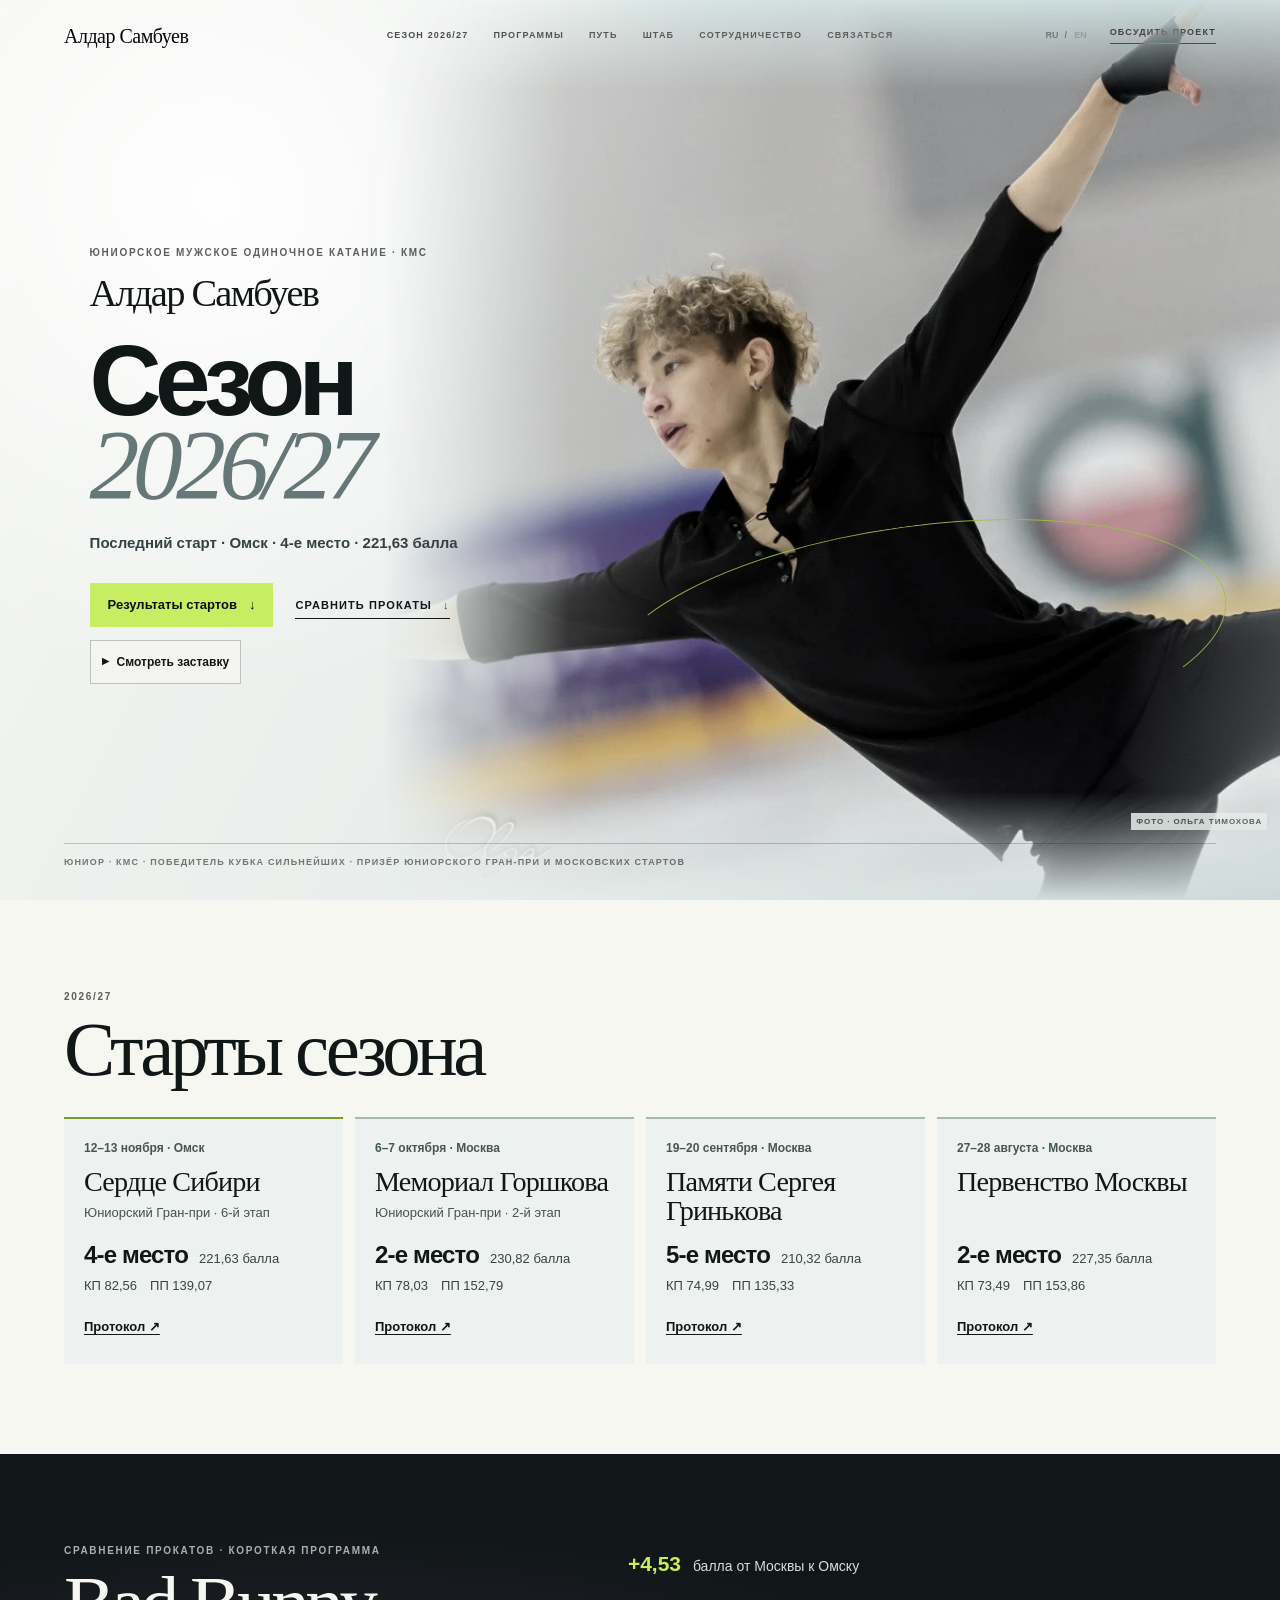
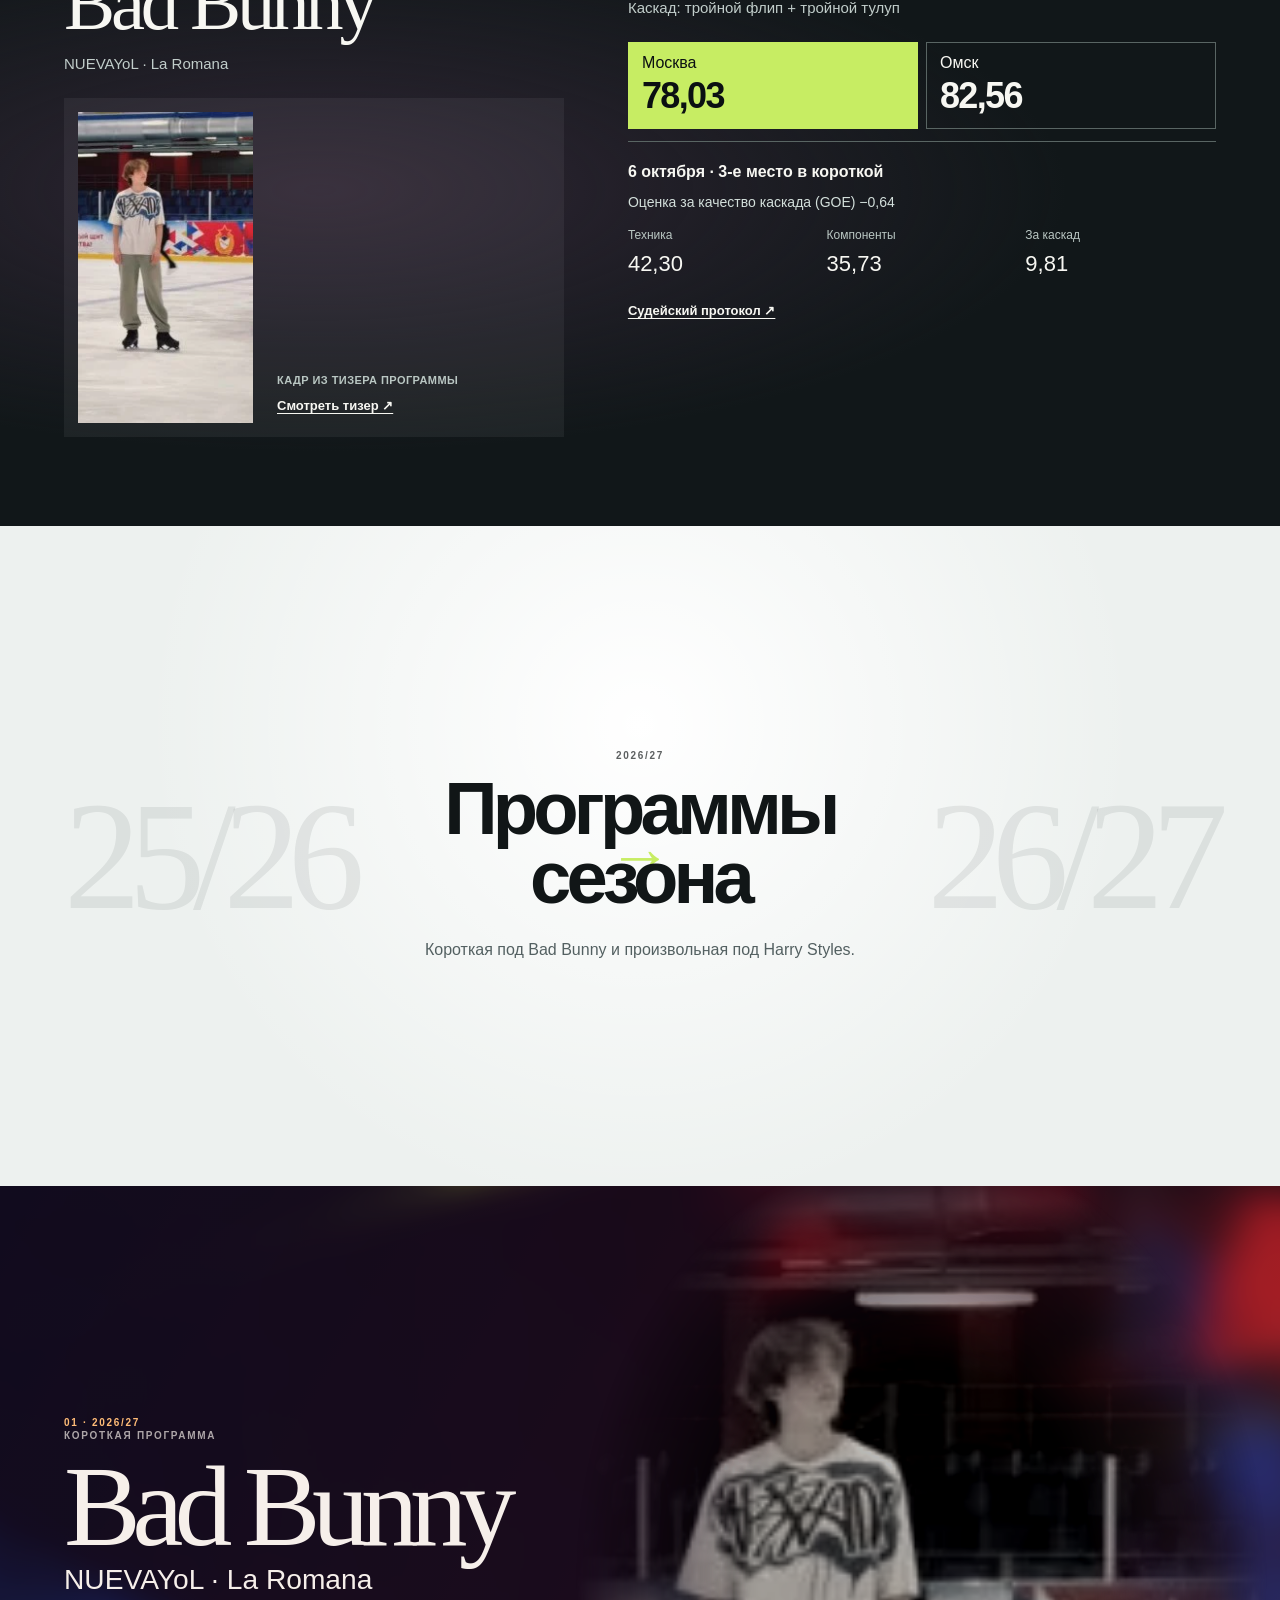
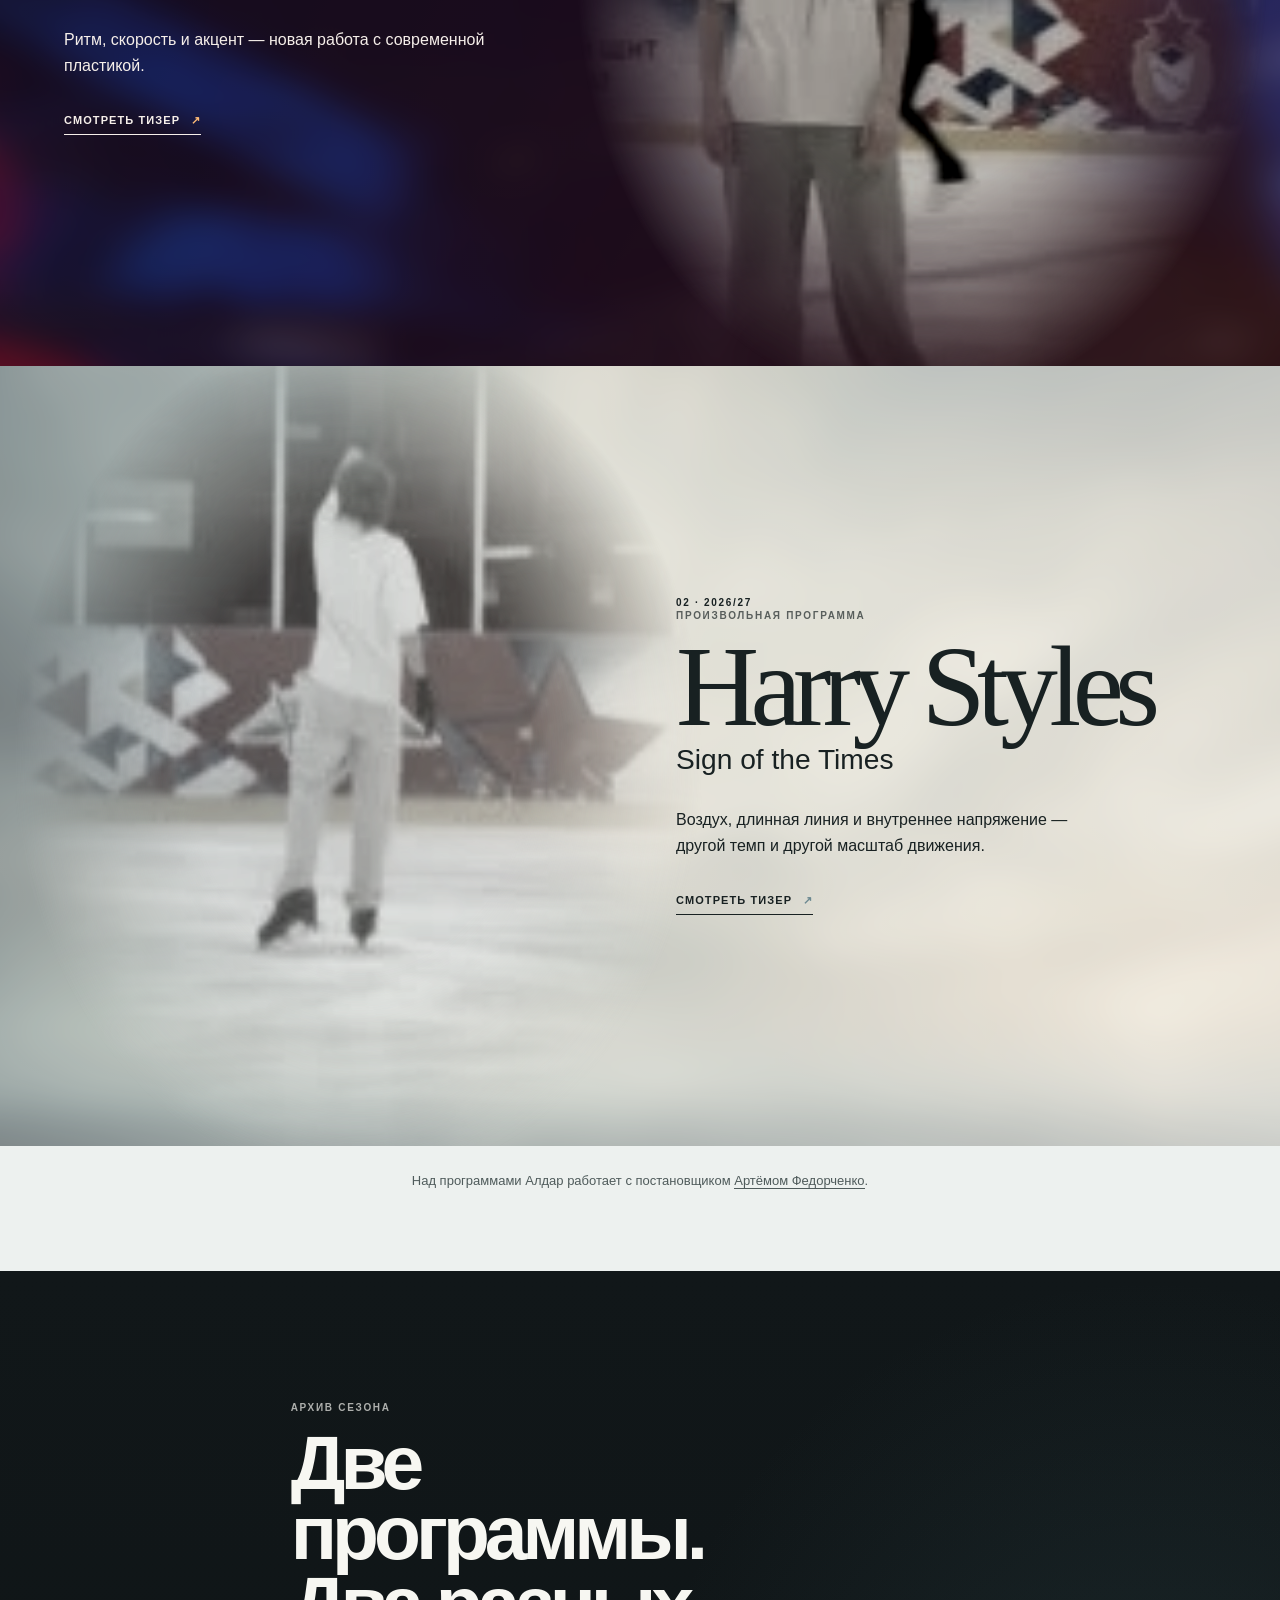
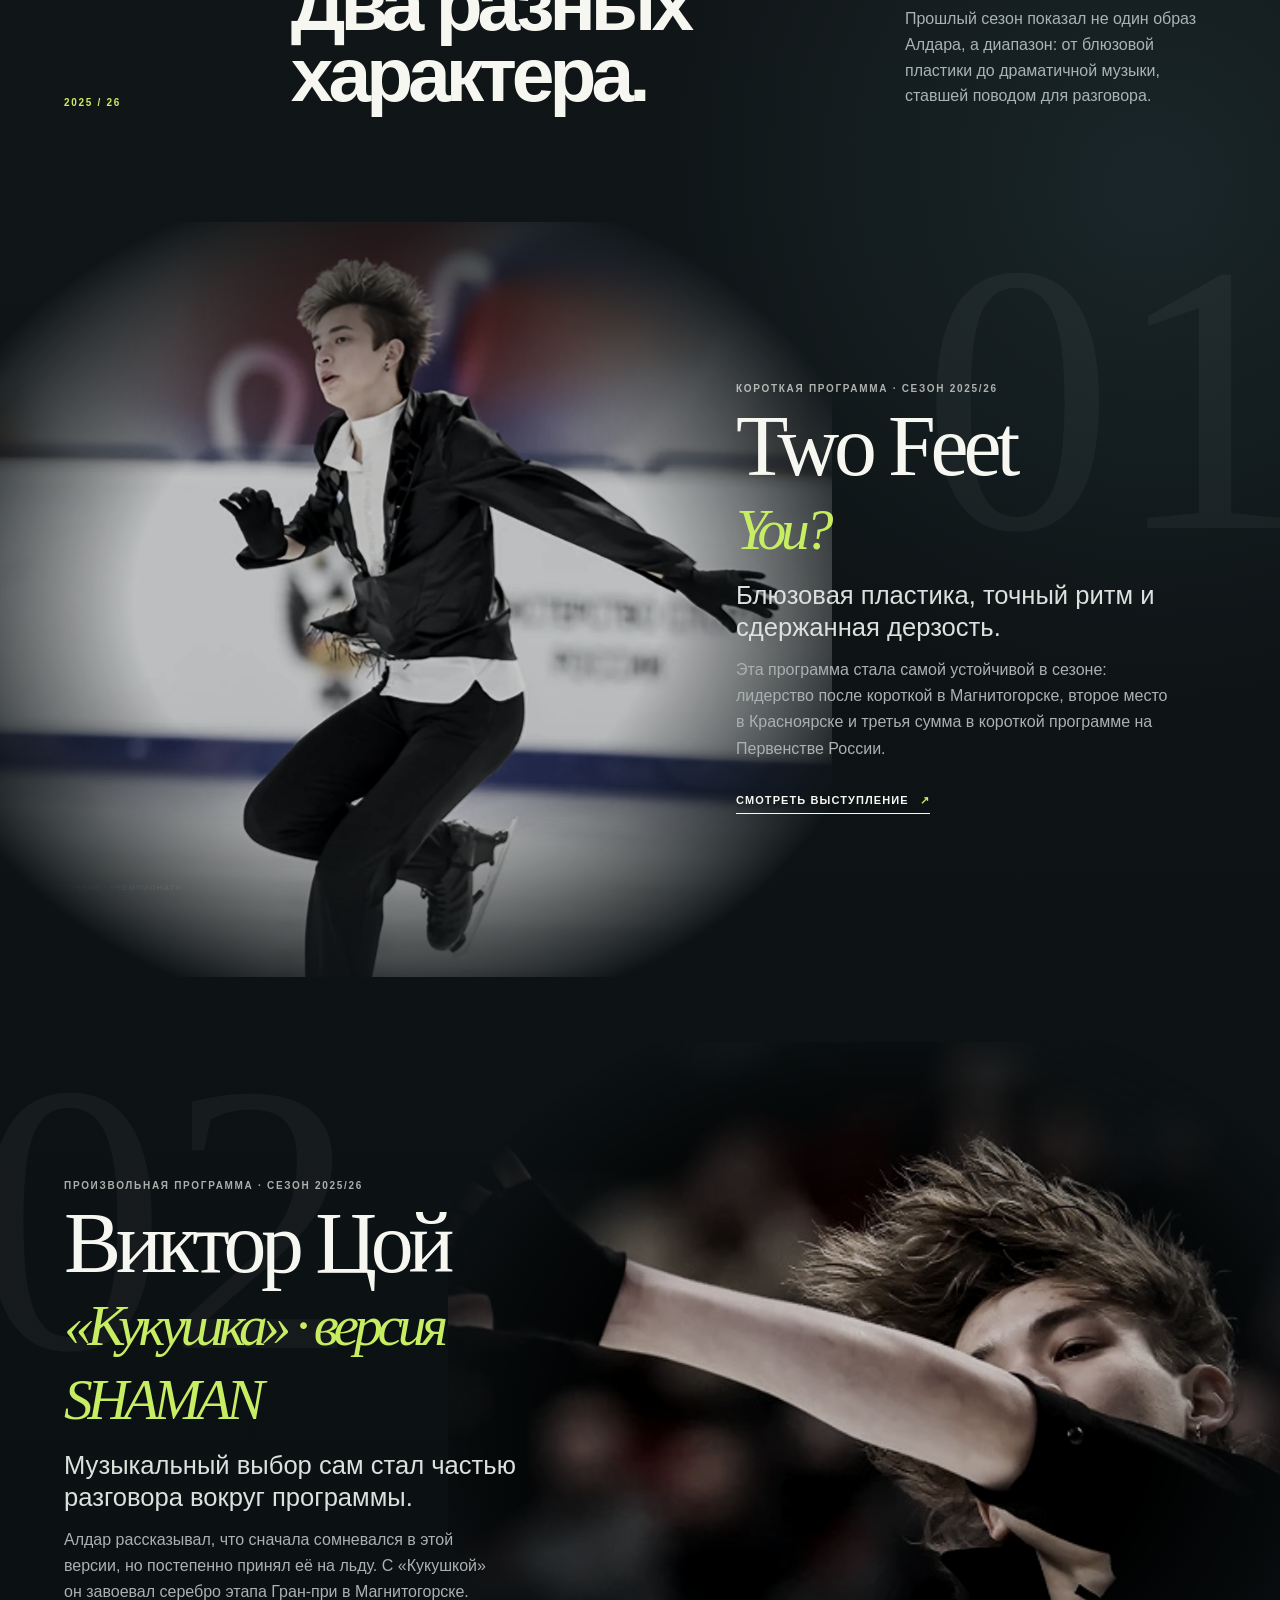
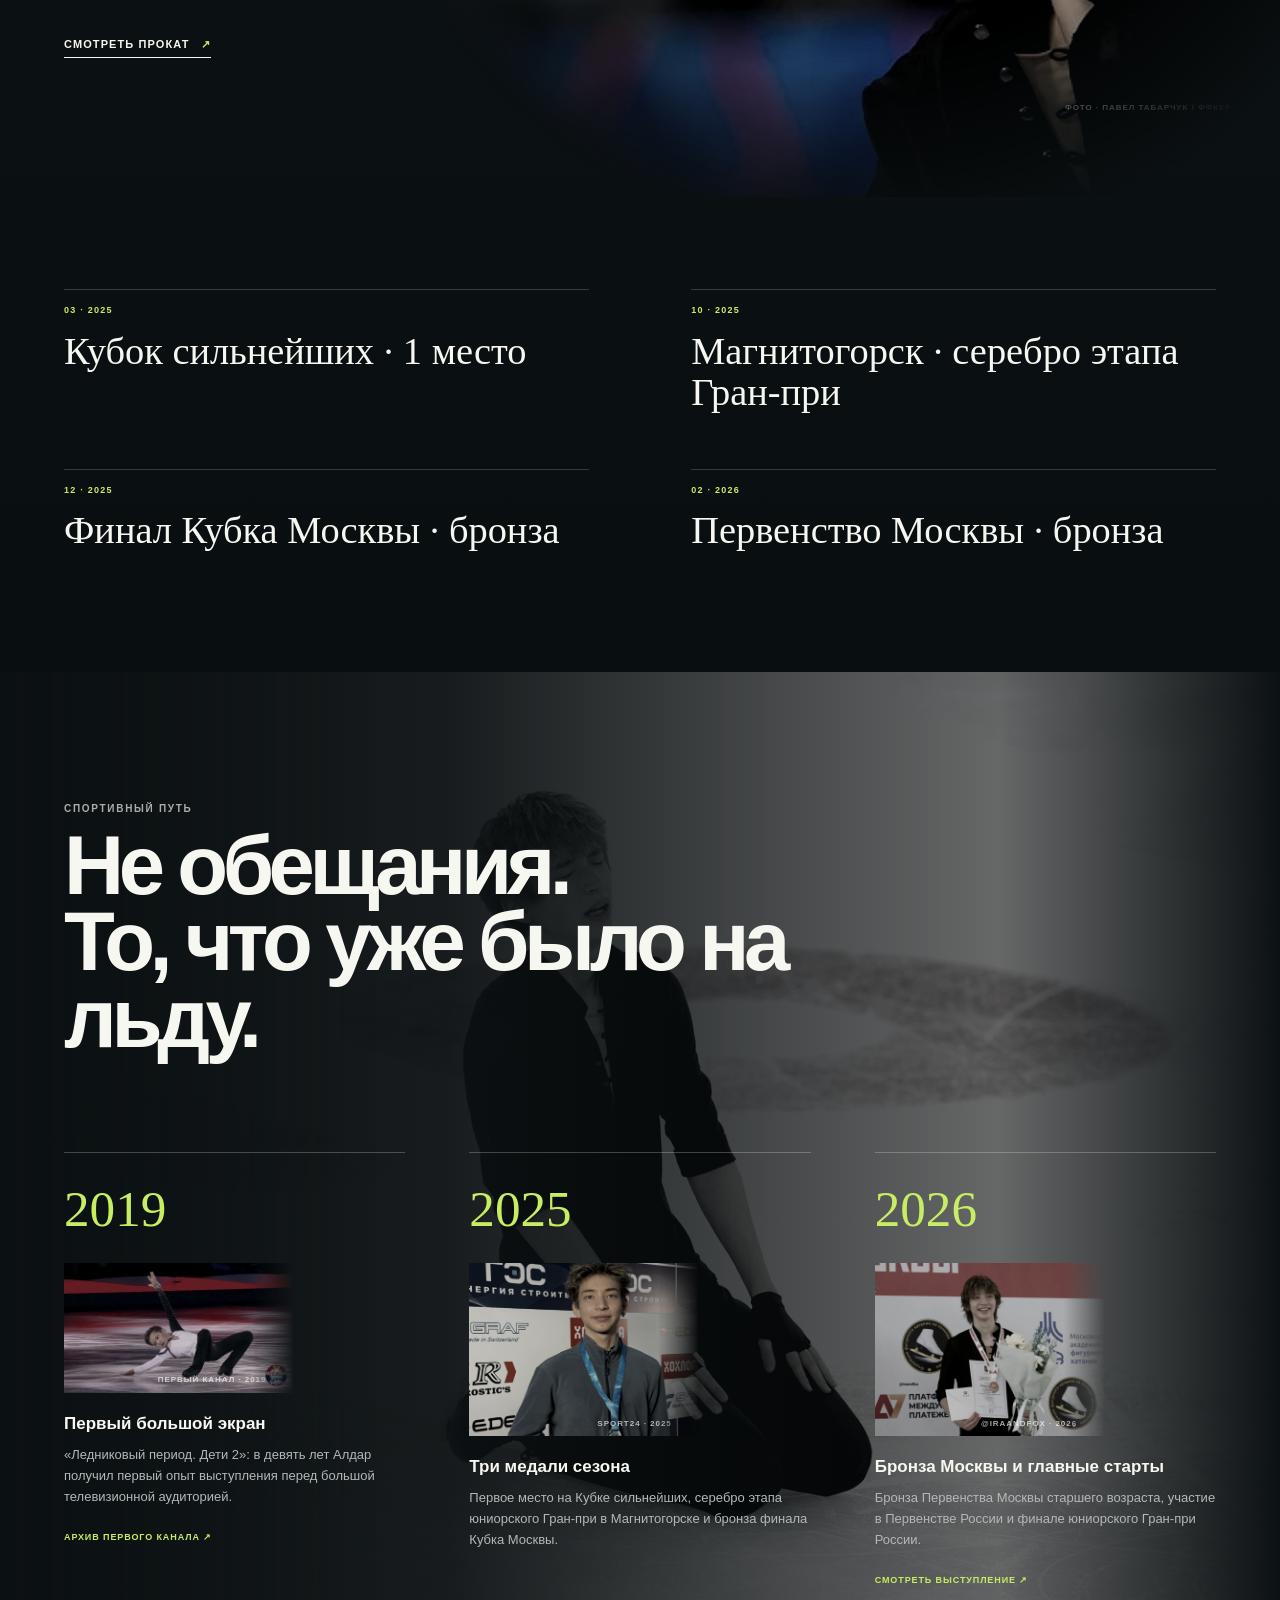
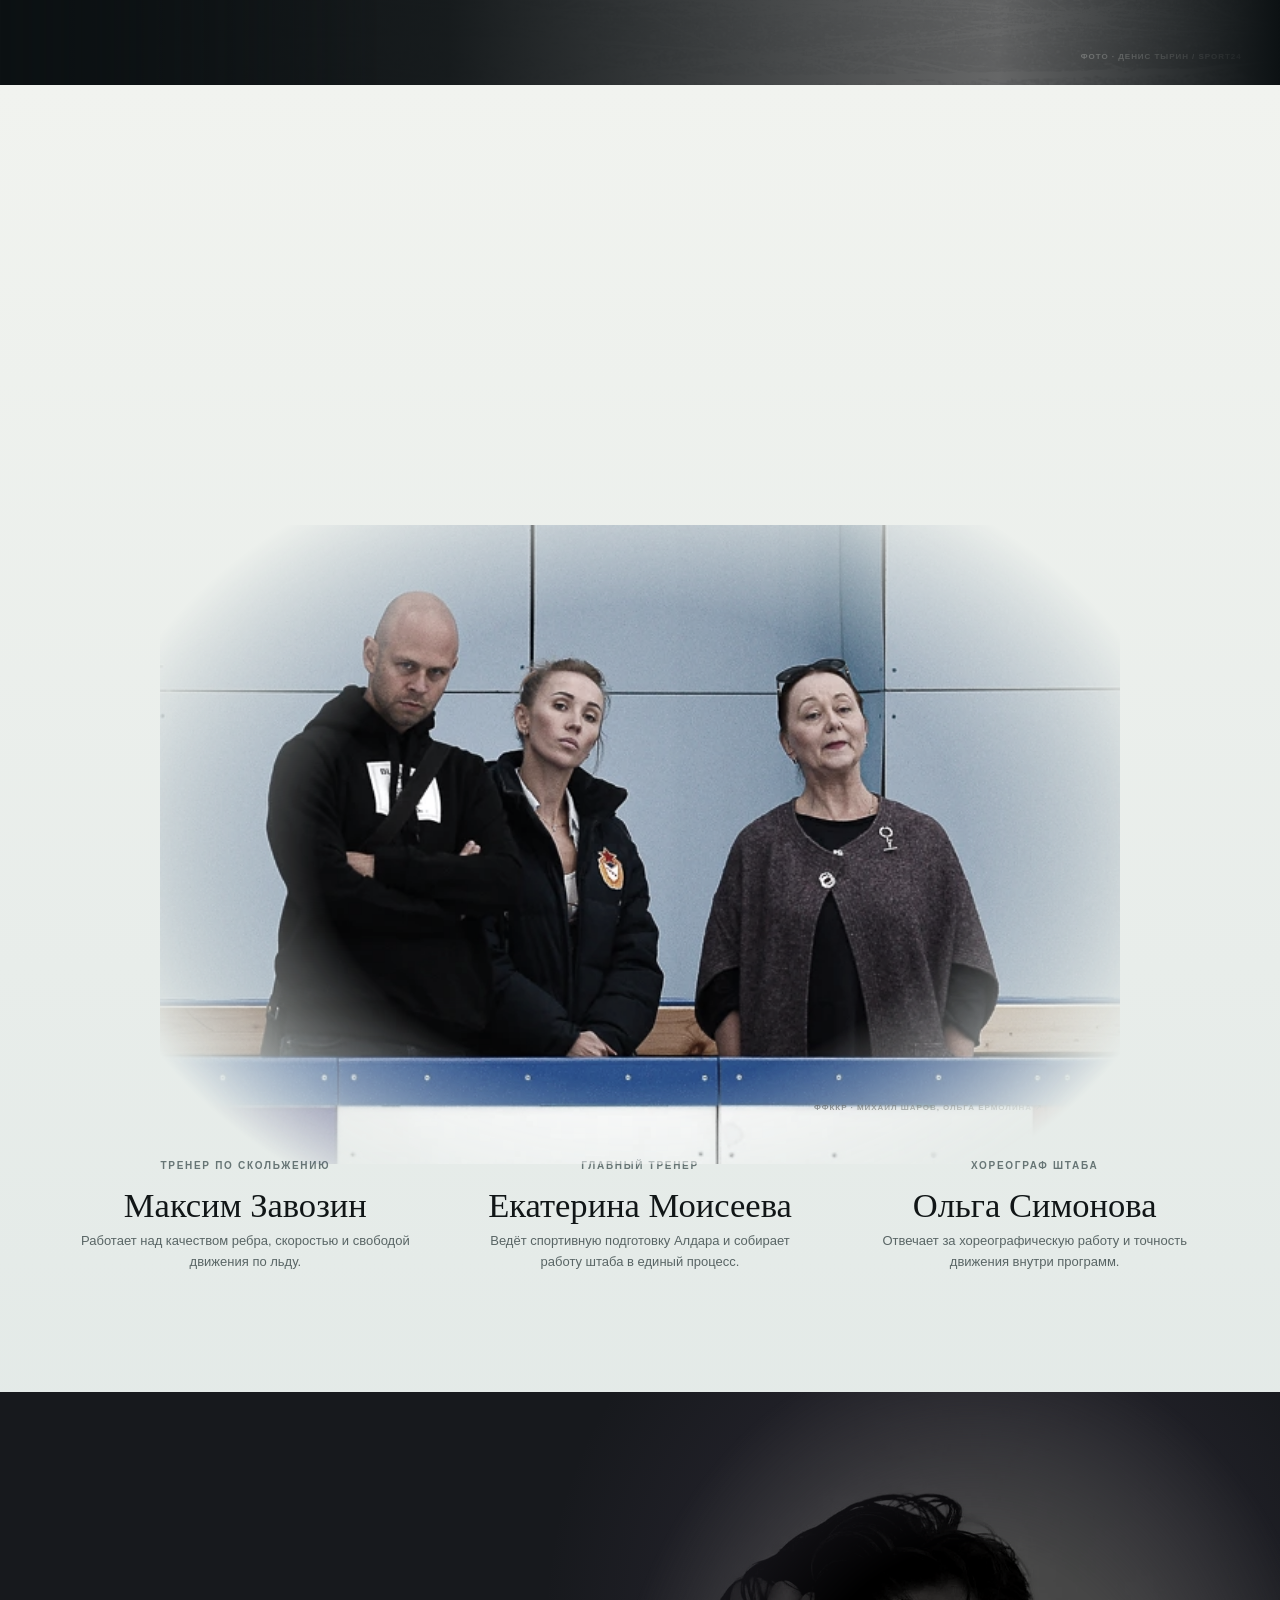
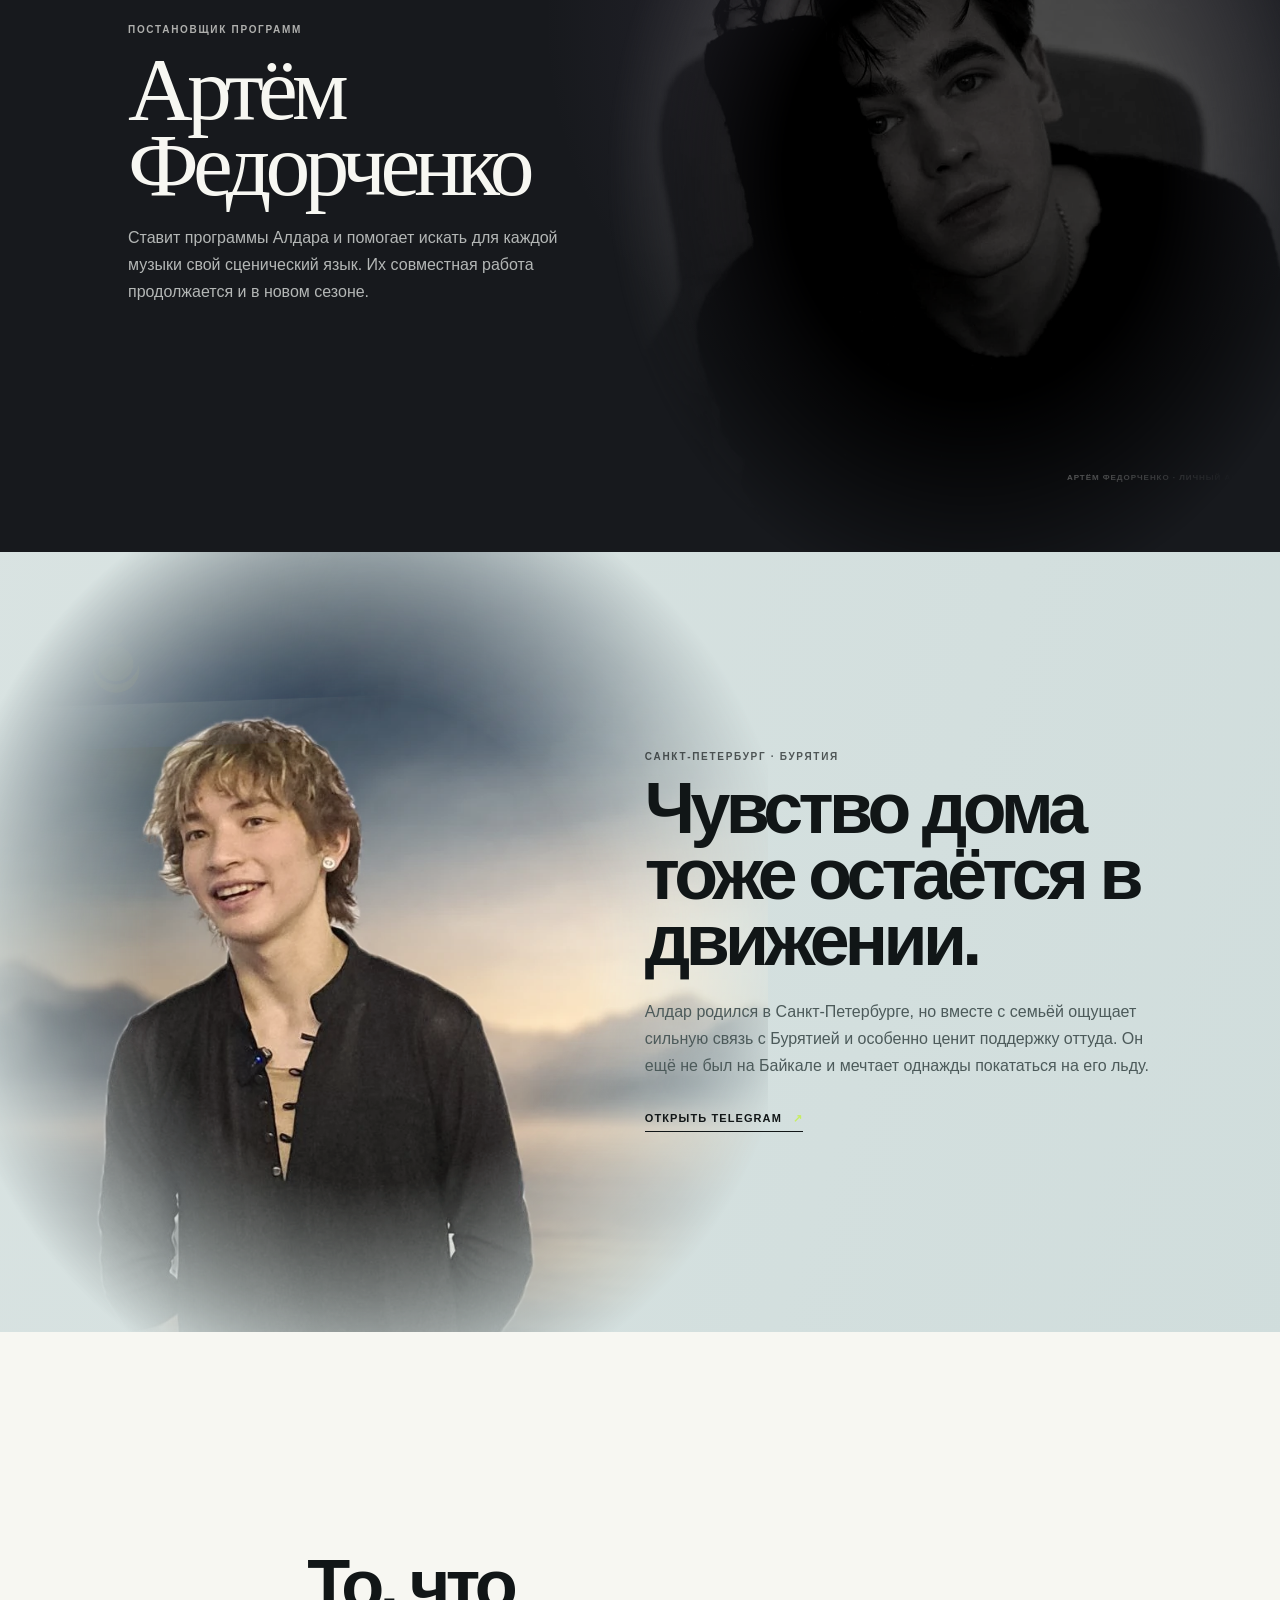
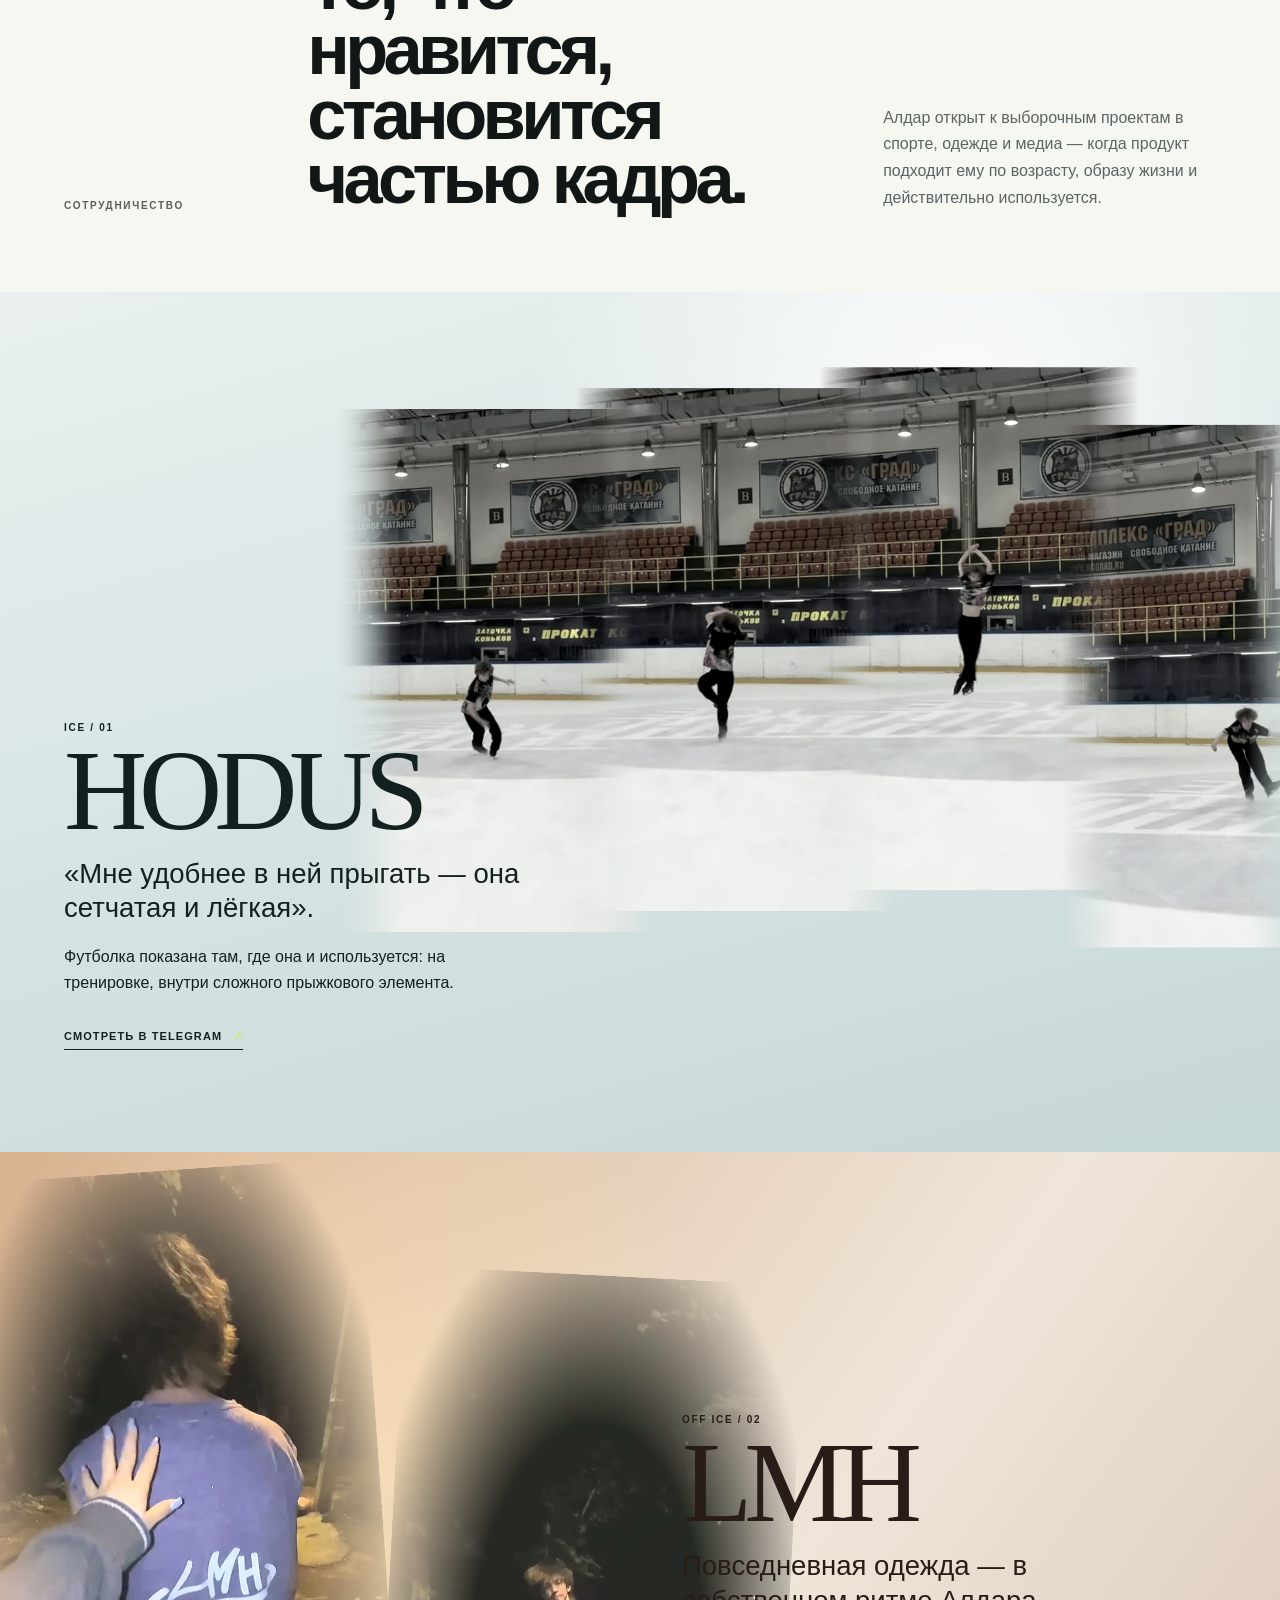
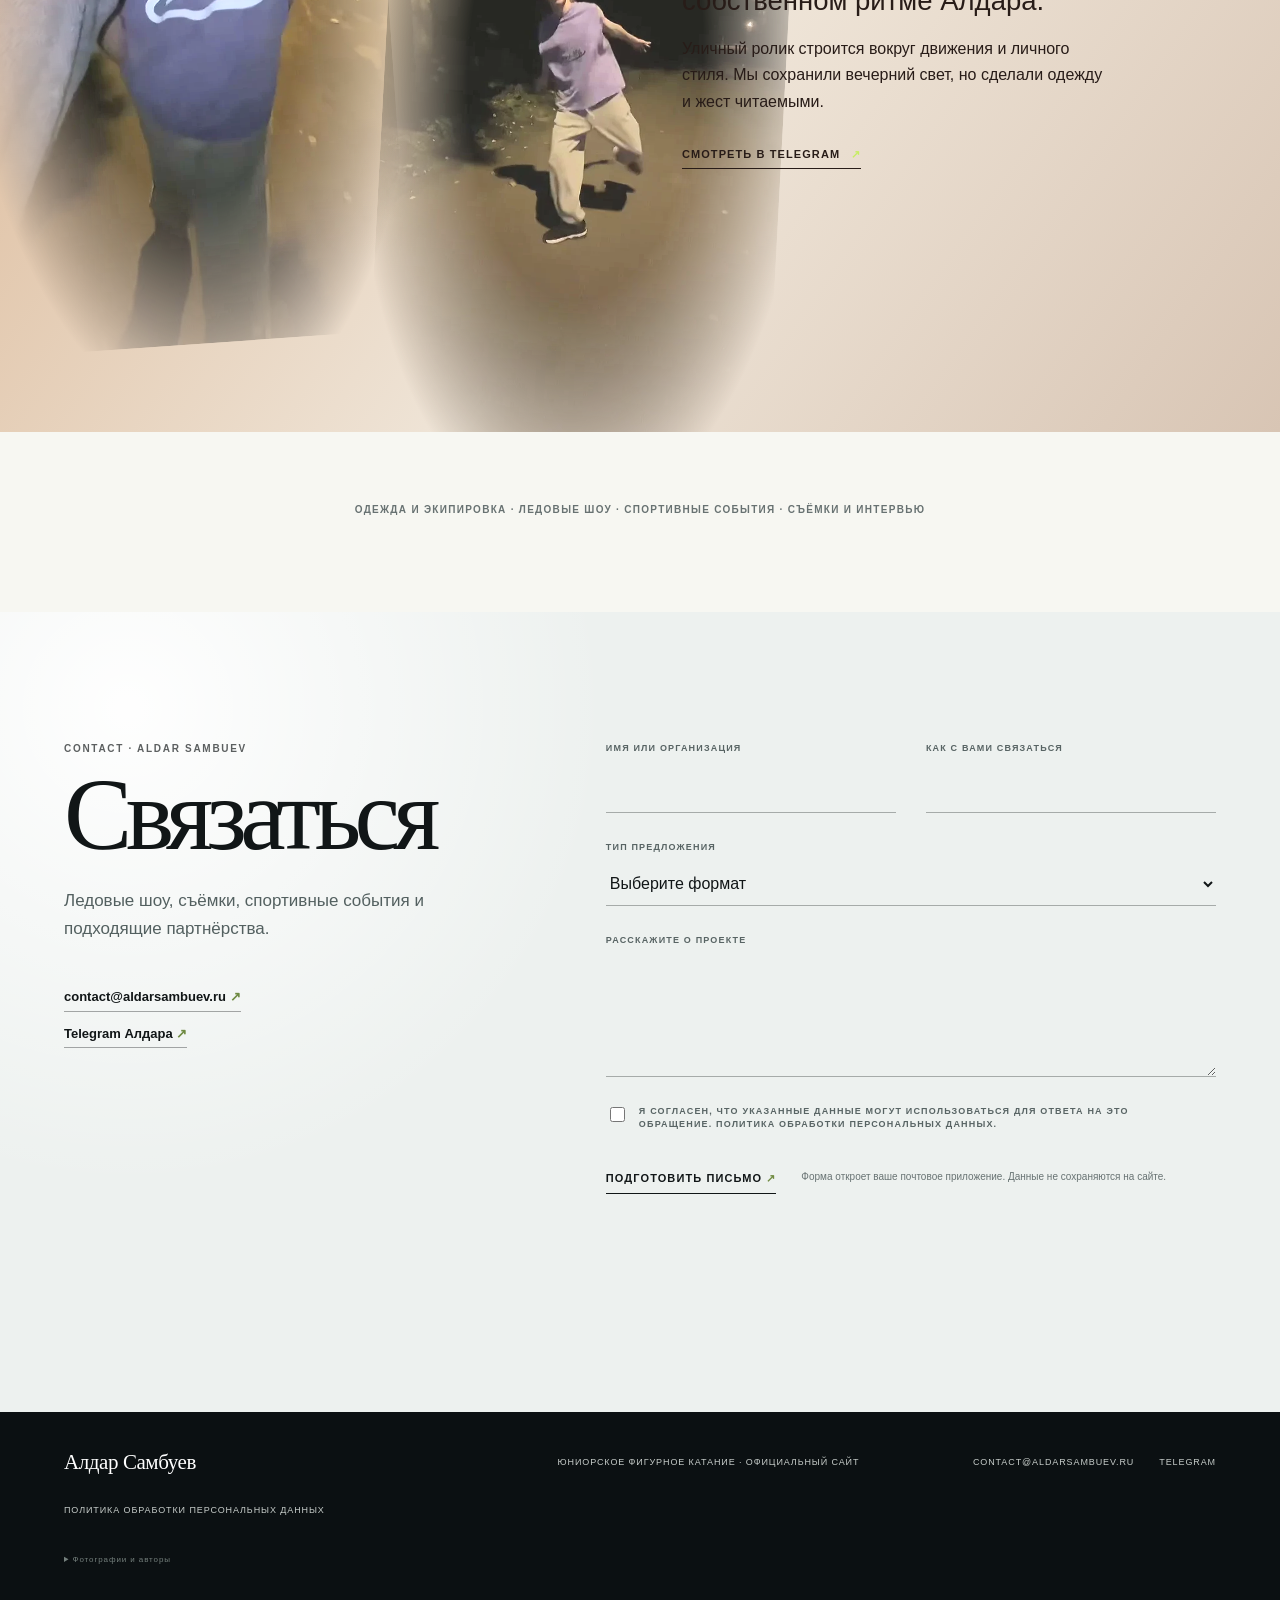
==== commit 8e109d0d: "Add the ice transition to Aldar's season opening" ====
--- a/index.html
+++ b/index.html
@@ -67,11 +67,13 @@
           <source media="(max-width: 760px)" srcset="assets/curated-telegram/hero-mobile-timokhova.webp">
           <img src="assets/curated-telegram/hero-desktop-timokhova.webp" alt="Алдар Самбуев исполняет длинную линию на льду" fetchpriority="high">
         </picture>
+        <video class="hero-ice" aria-hidden="true" muted playsinline preload="auto"
+               src="assets/ice-cut.mp4"></video>
         <figcaption data-i18n="heroCredit">Фото · Ольга Тимохова</figcaption>
       </figure>
       <span class="skate-trace skate-trace--one" aria-hidden="true"></span>
 
-      <div class="hero-copy" data-reveal>
+      <div class="hero-copy">
         <p class="eyebrow" data-i18n="heroEyebrow">Юниорское мужское одиночное катание · КМС</p>
         <h1 data-i18n="name">Алдар Самбуев</h1>
         <p class="hero-statement" data-i18n="currentSeasonHero">Сезон<br><em>2026/27</em></p>
@@ -80,6 +82,11 @@
           <a class="season-primary" href="#current-season" data-i18n="startResultsLink">Результаты стартов <span aria-hidden="true">↓</span></a>
           <a class="line-link" href="#compare-bad-bunny" data-i18n="compareHeroLink">Сравнить прокаты <span aria-hidden="true">↓</span></a>
         </div>
+        <button class="hero-preview-replay" type="button">
+          <span aria-hidden="true">▶</span>
+          <span lang="ru">Смотреть заставку</span>
+          <span lang="en">Play the opener</span>
+        </button>
       </div>
 
       <p class="hero-profile" data-i18n="heroProfile">Юниор · КМС · победитель Кубка сильнейших · призёр юниорского Гран-при и московских стартов</p>
--- a/site.css
+++ b/site.css
@@ -2285,3 +2285,77 @@
     grid-template-columns: 1fr;
   }
 }
+
+/* Current-season hero playback */
+.hero-visual picture {
+  display: block;
+}
+
+.hero-ice {
+  position: absolute;
+  inset: 0;
+  width: 100%;
+  height: 100%;
+  object-fit: cover;
+  object-position: 53% center;
+  filter: saturate(.65) brightness(1.13);
+  opacity: 0;
+  pointer-events: none;
+  transition: opacity 105ms ease-out;
+}
+
+.hero-visual.is-cutting .hero-ice {
+  opacity: 1;
+}
+
+.hero-visual.is-cutting figcaption {
+  opacity: 0;
+}
+
+.hero-preview-replay {
+  display: inline-flex;
+  align-items: center;
+  gap: 8px;
+  min-height: 44px;
+  margin-top: 13px;
+  padding: 0 11px;
+  border: 1px solid rgba(17, 22, 23, .24);
+  color: var(--ink);
+  background: rgba(247, 247, 242, .78);
+  font-size: 12px;
+  font-weight: 600;
+  cursor: pointer;
+}
+
+.hero-preview-replay:hover {
+  background: var(--paper);
+}
+
+.hero-preview-replay span[aria-hidden] {
+  font-size: 9px;
+}
+
+html[lang="ru"] .hero-preview-replay span[lang="en"],
+html[lang="en"] .hero-preview-replay span[lang="ru"] {
+  display: none;
+}
+
+@media (max-width: 760px) {
+  .hero.hero--season {
+    min-height: max(605px, 100svh);
+  }
+
+  .hero--season .hero-visual::after {
+    background:
+      linear-gradient(180deg, rgba(237, 241, 239, .94), transparent 26%),
+      linear-gradient(90deg, rgba(237, 241, 239, .58), transparent 58%);
+  }
+
+  .hero-ice {
+    object-position: 40% center;
+  }
+
+  .hero-preview-replay {
+    margin-top: 8px;
+  }
+}
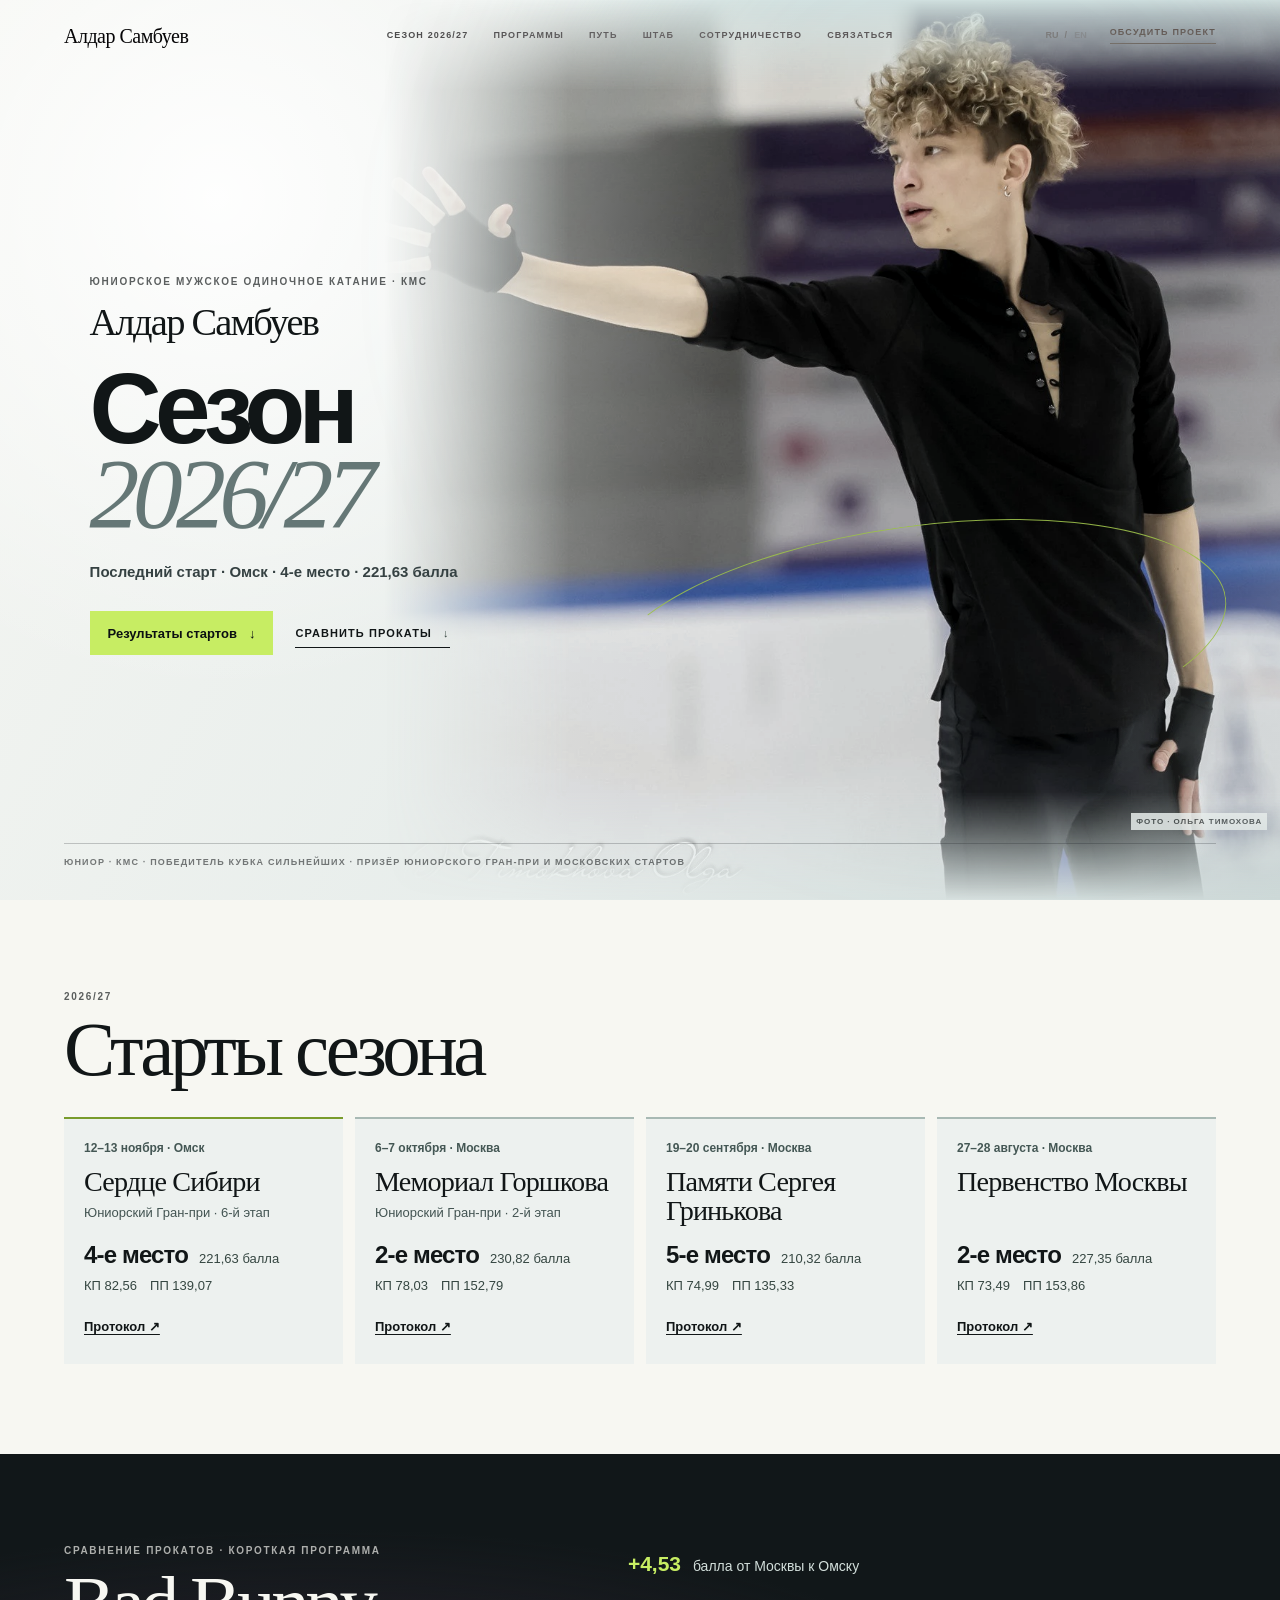
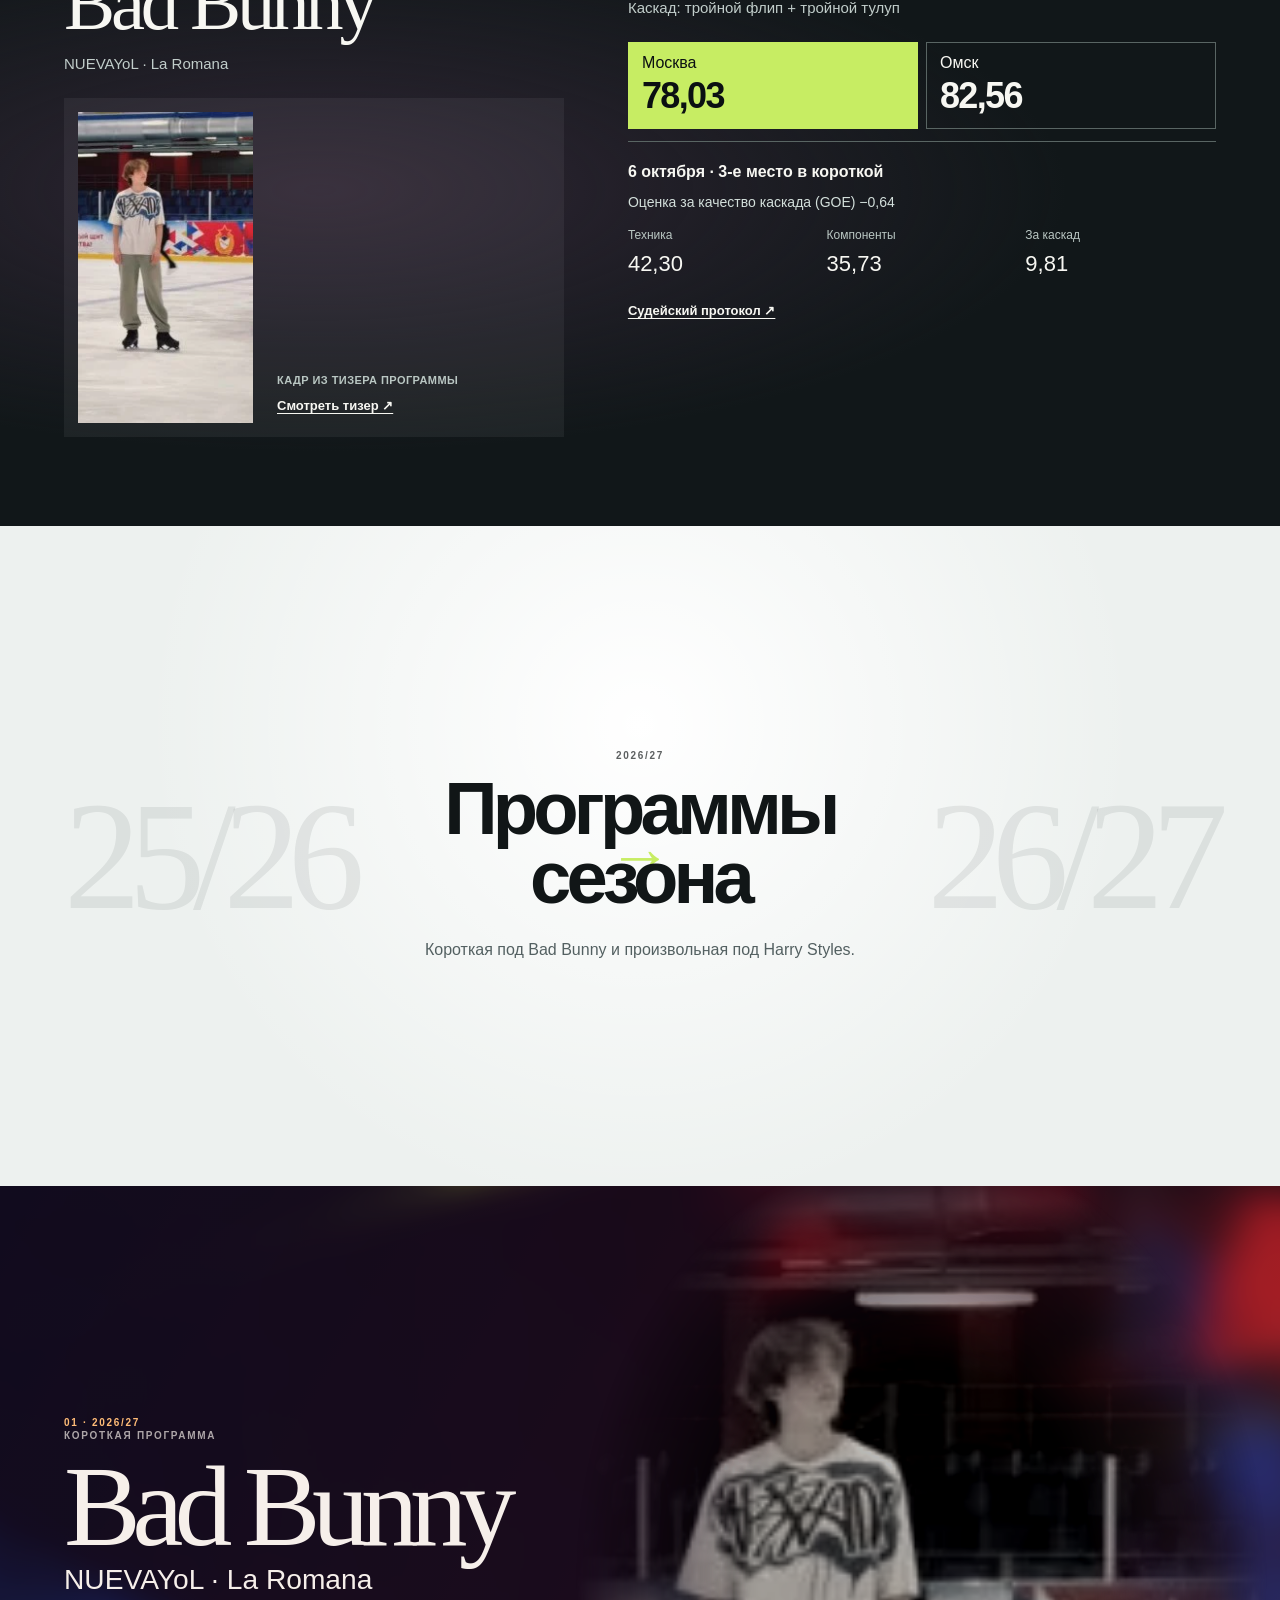
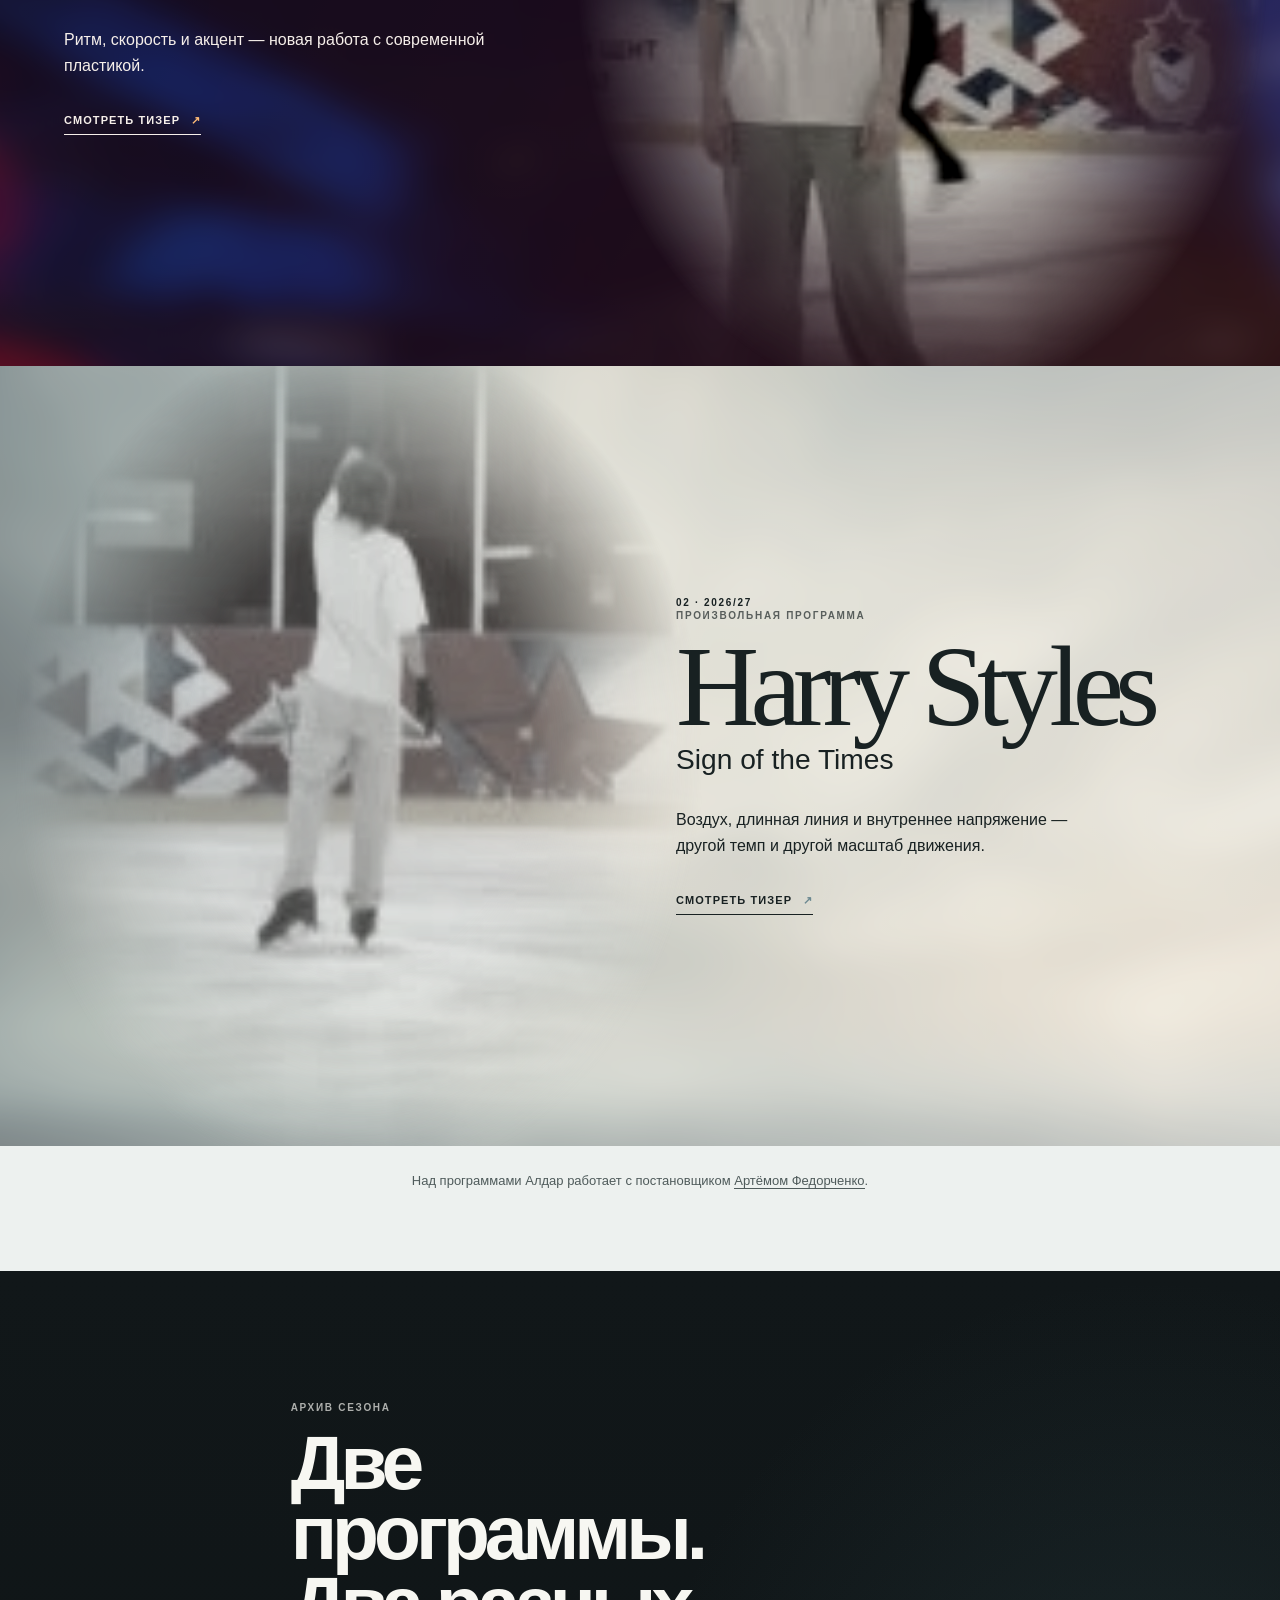
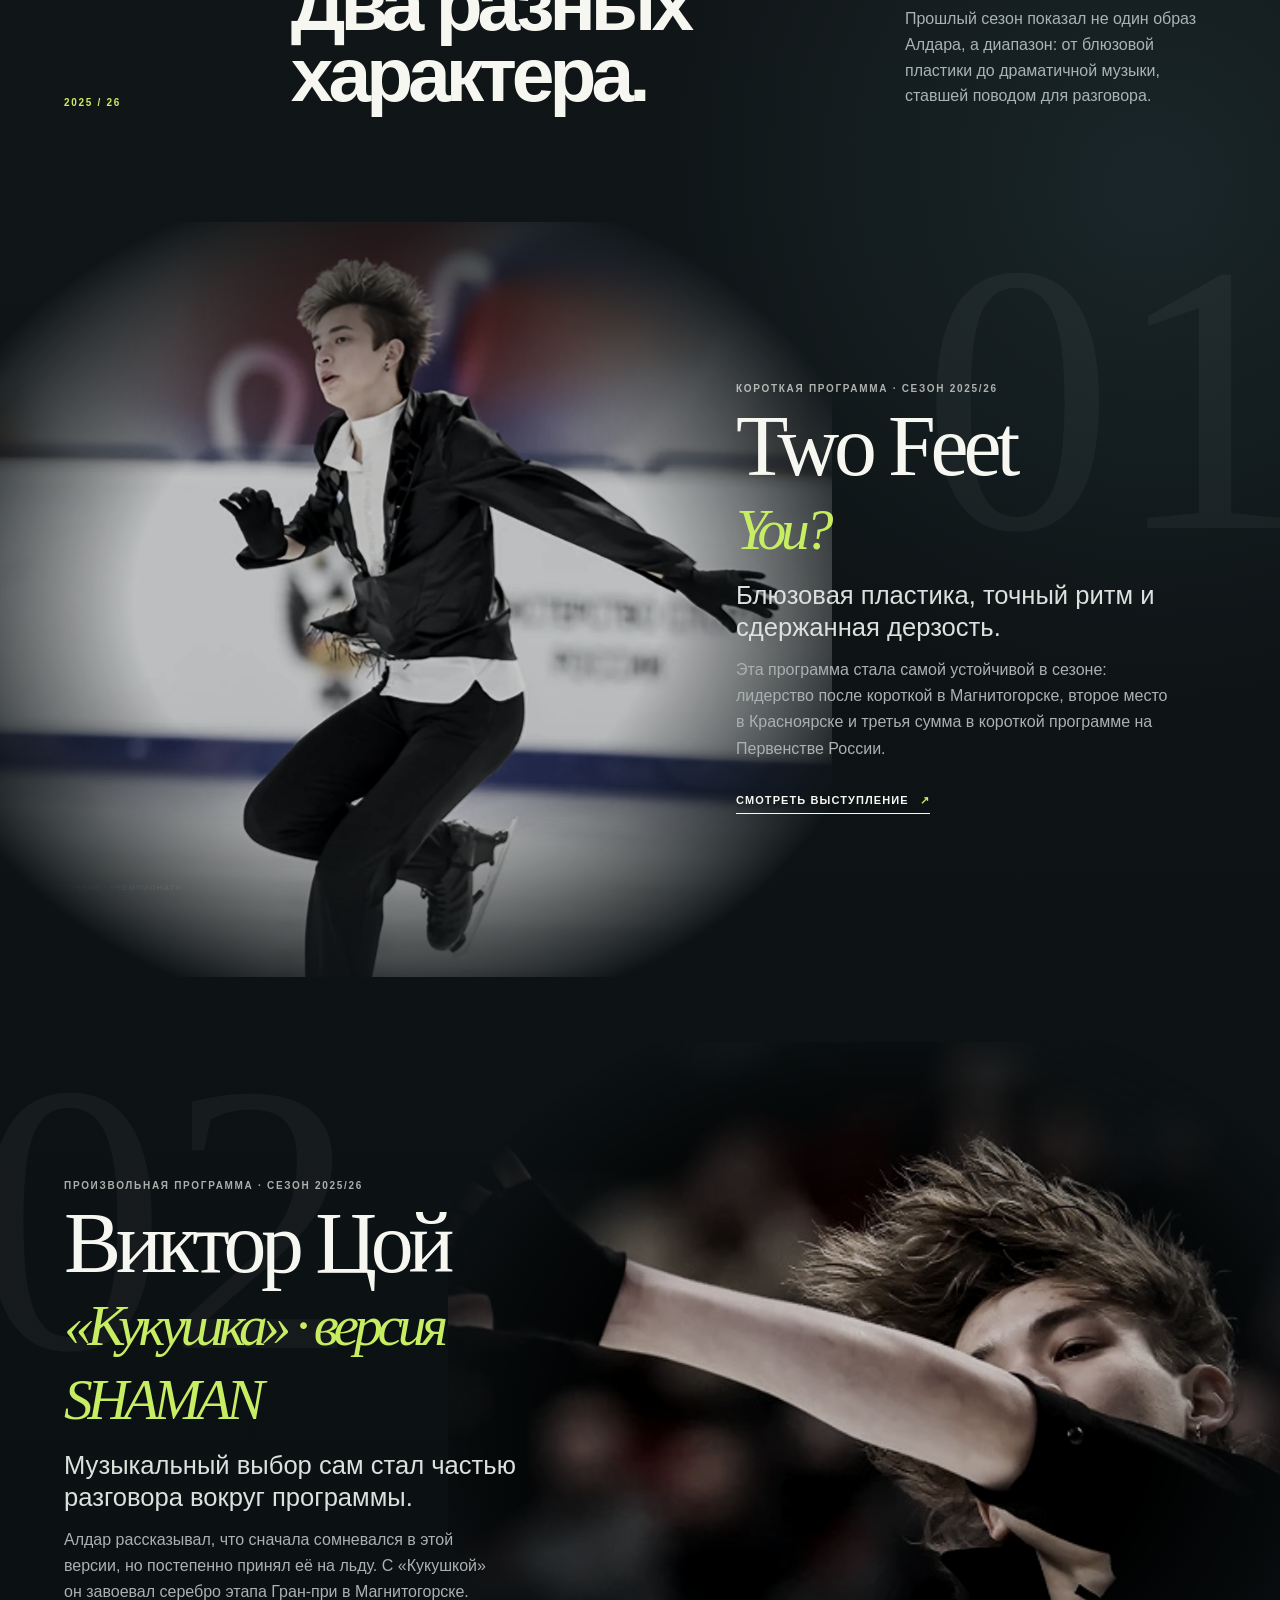
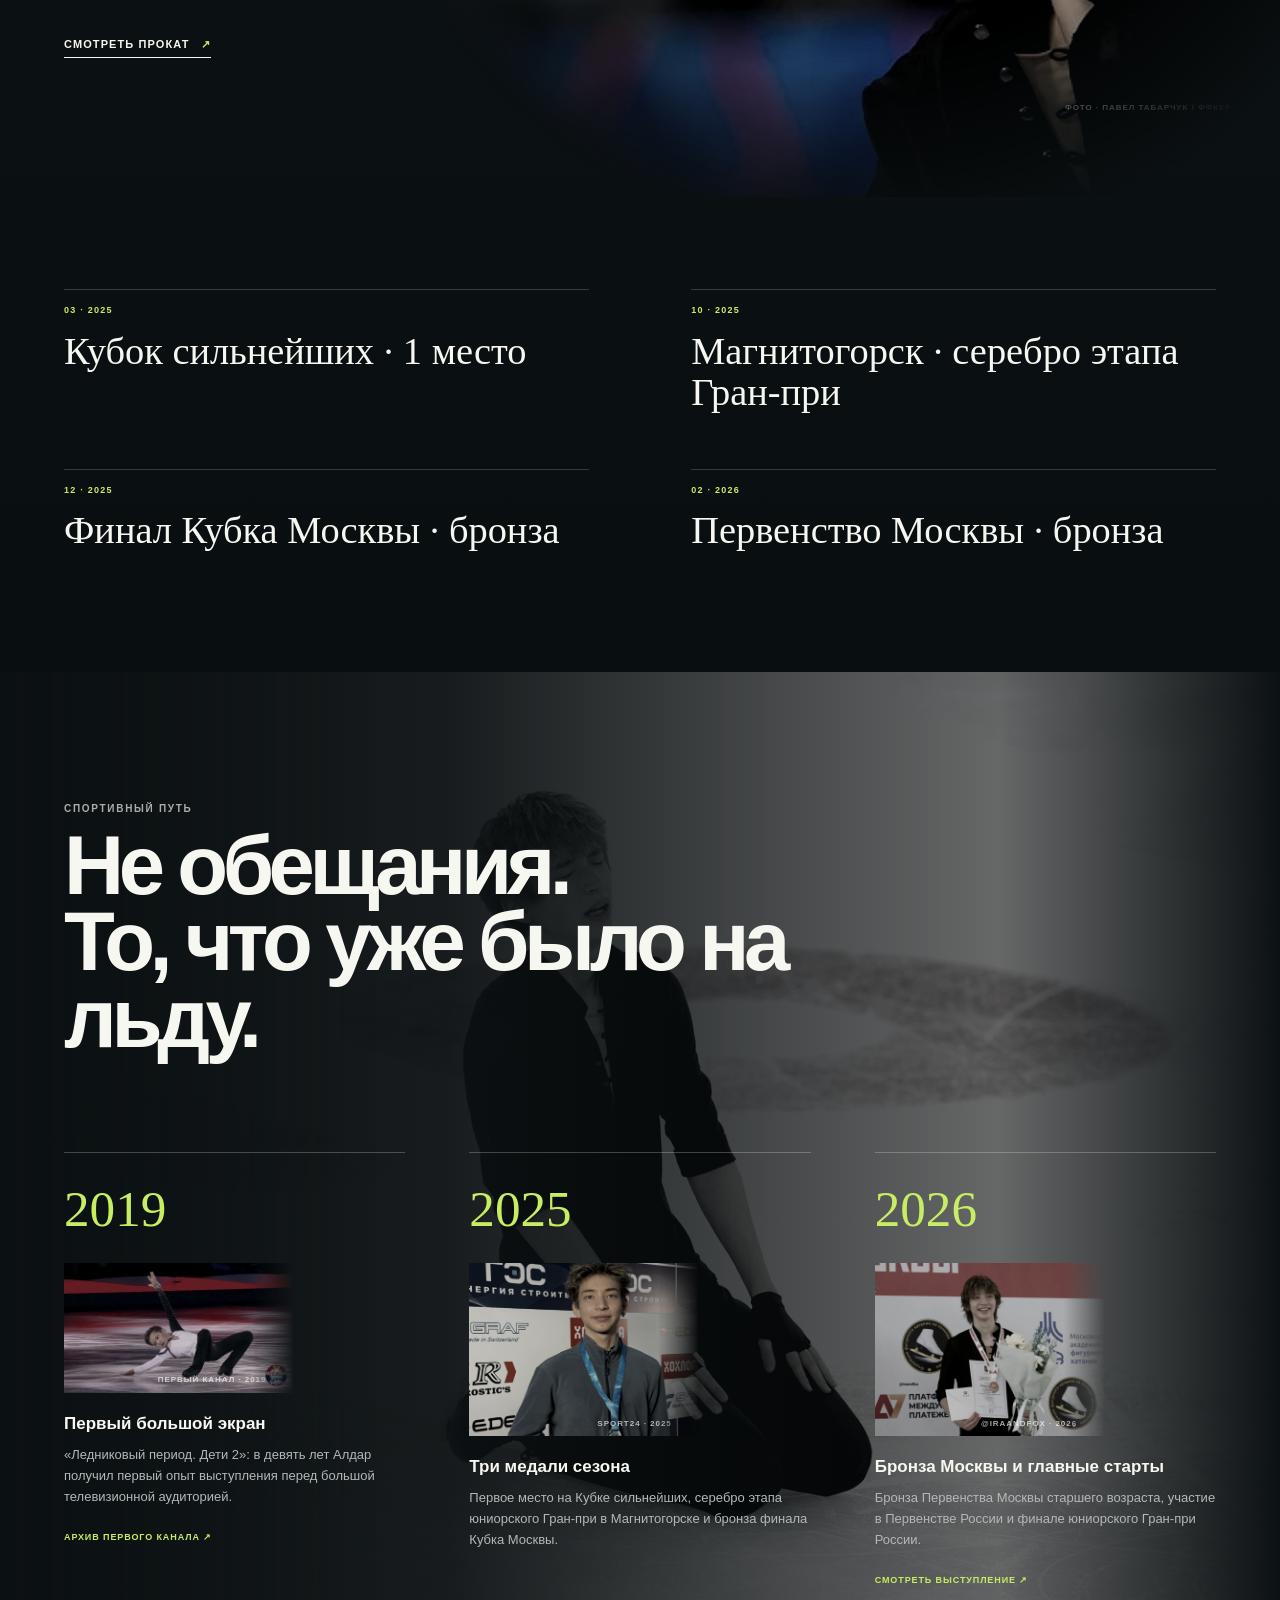
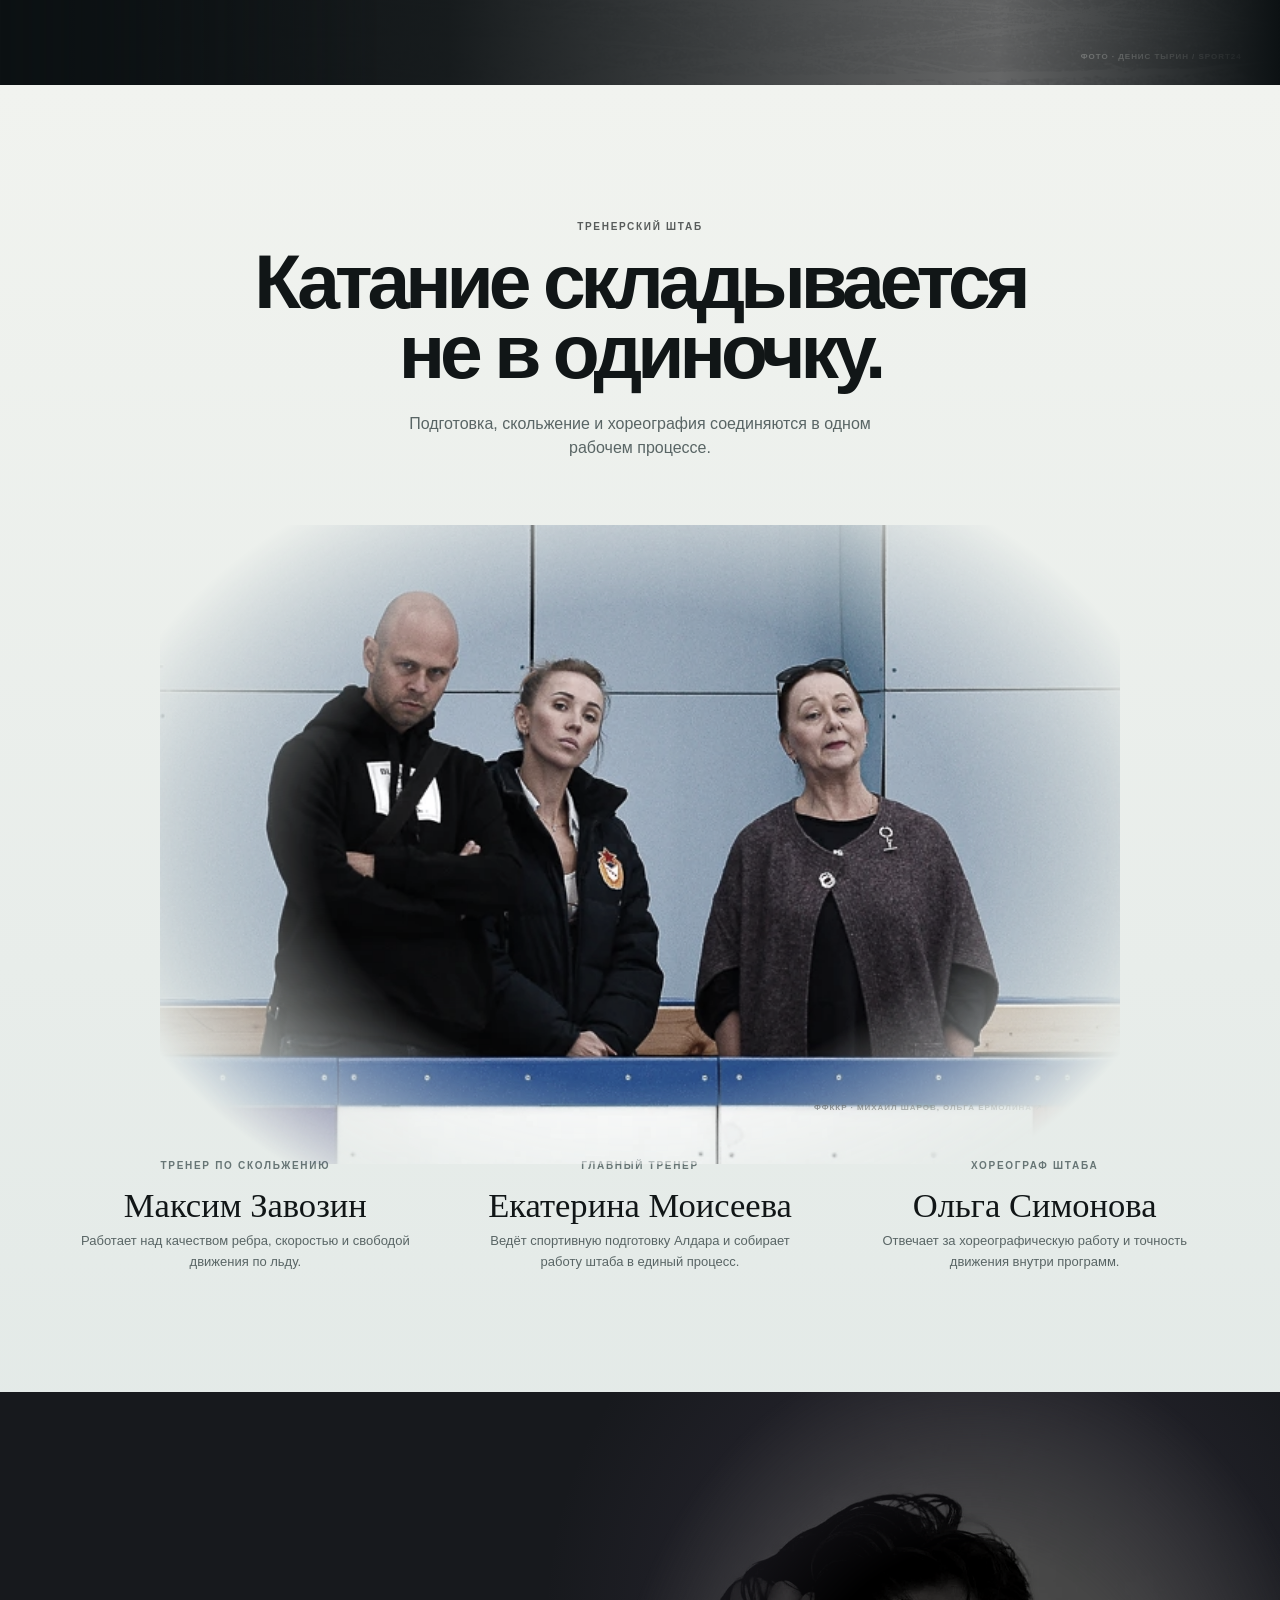
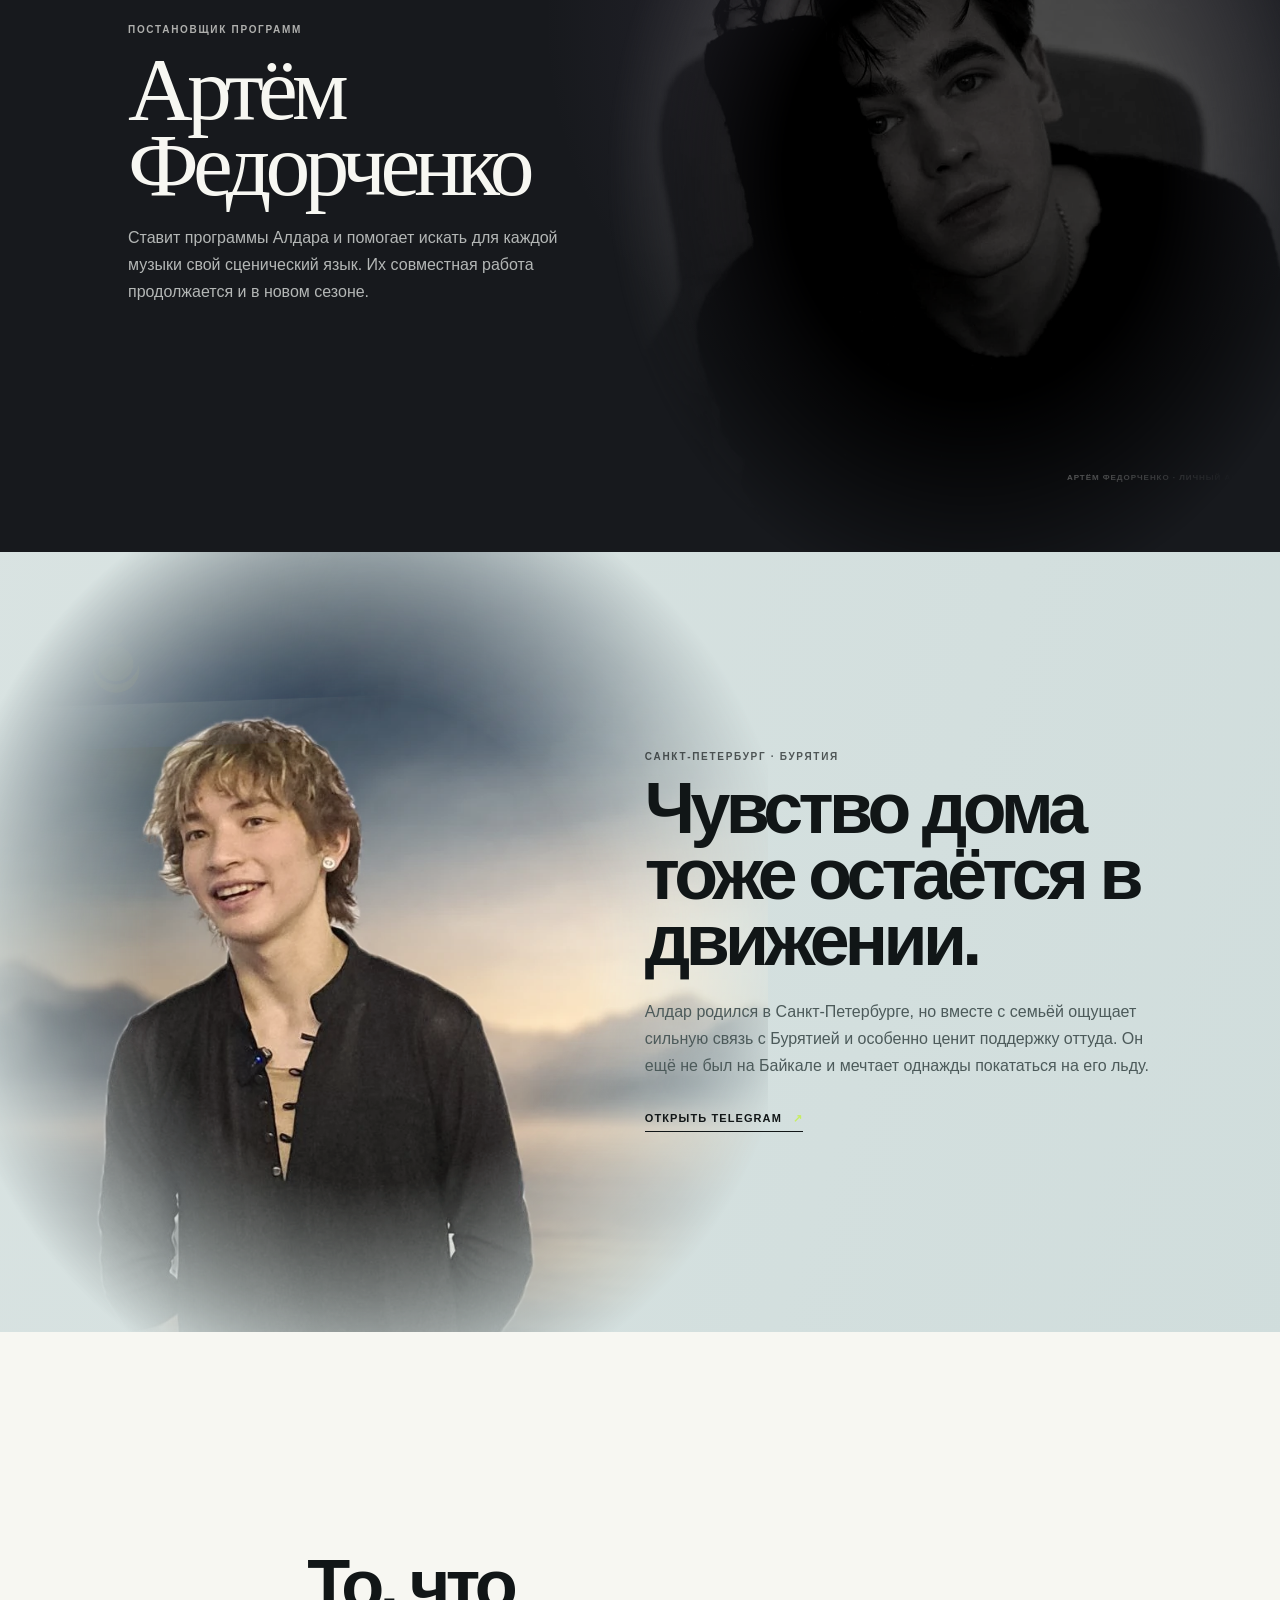
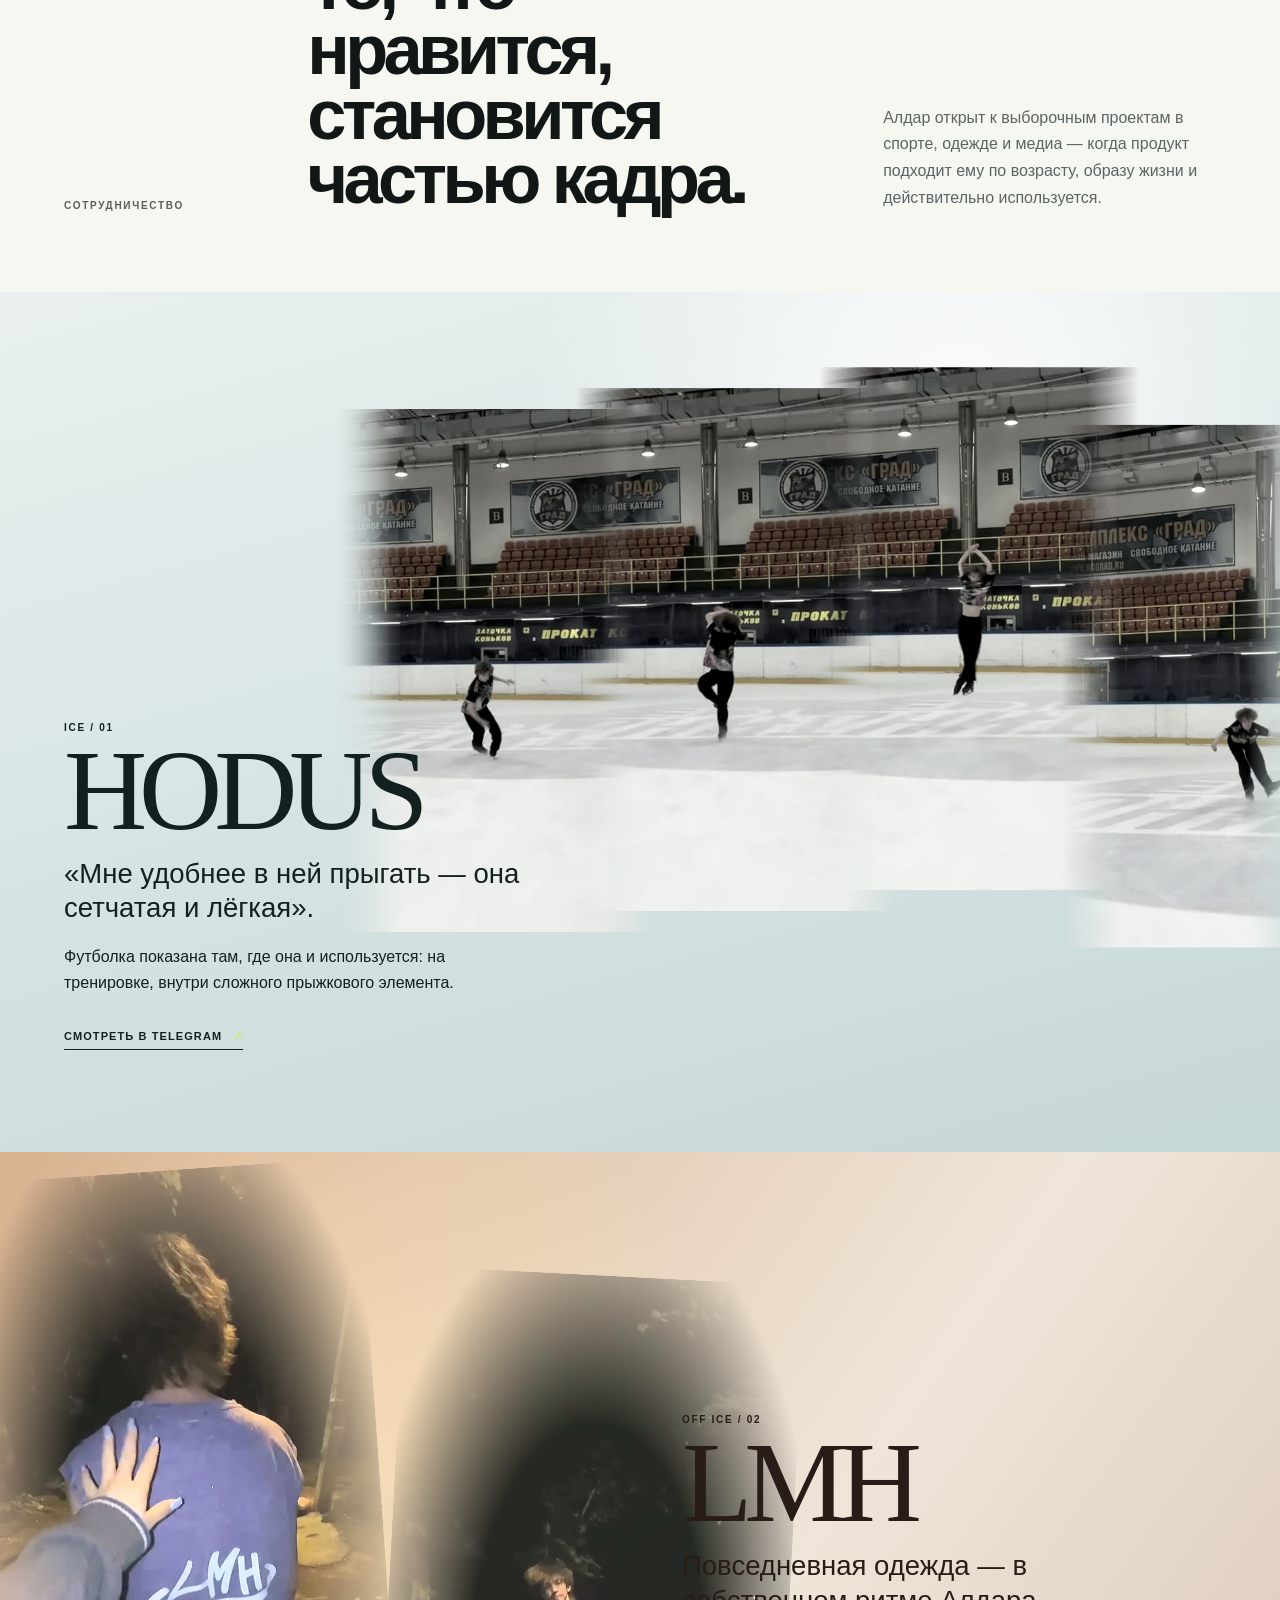
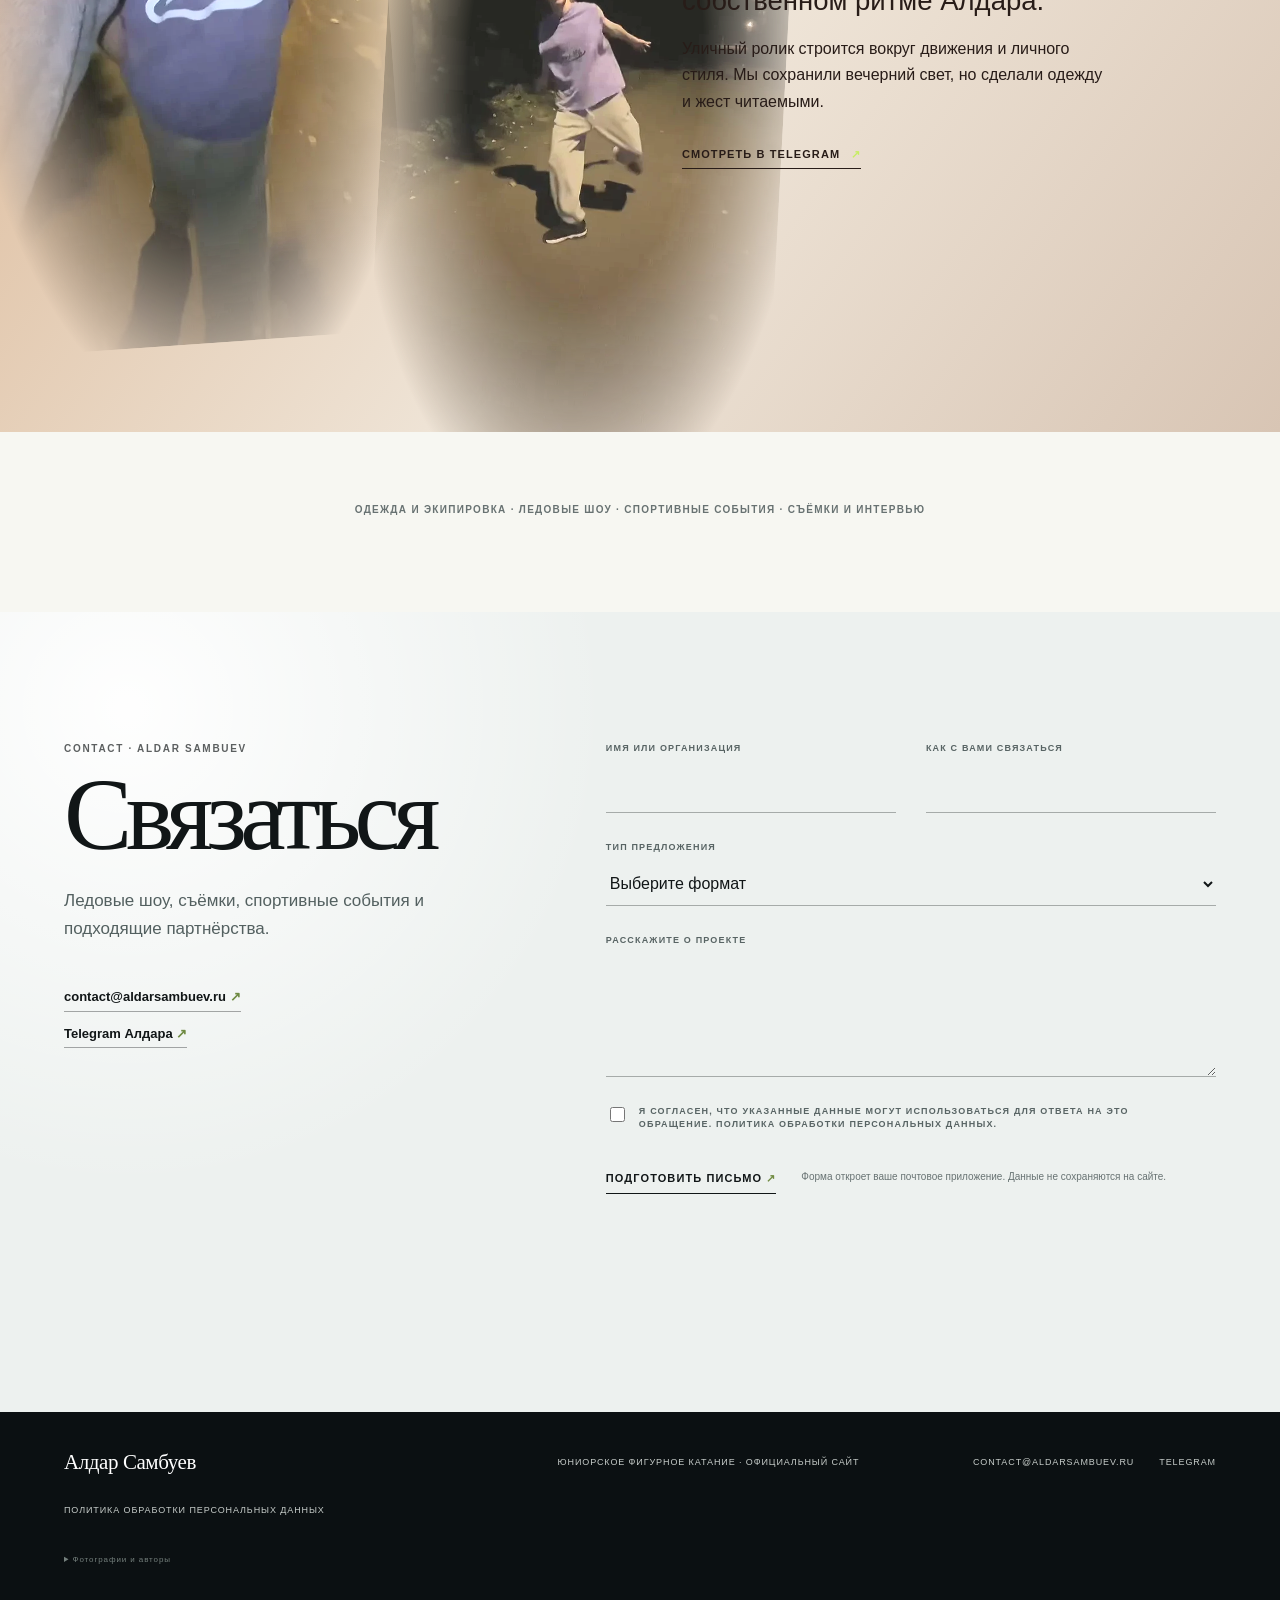
==== commit 9a677d7b: "Loop Aldar's gradual season opening" ====
--- a/index.html
+++ b/index.html
@@ -19,8 +19,21 @@
   <link rel="canonical" href="https://aldarsambuev.ru/">
   <link rel="icon" href="favicon.svg" type="image/svg+xml">
   <title>Алдар Самбуев — юниорское фигурное катание</title>
-  <link rel="stylesheet" href="site.css">
-  <script defer src="site.js"></script>
+  <script>
+    if (!matchMedia("(prefers-reduced-motion: reduce)").matches) {
+      document.documentElement.classList.add("hero-opening-enabled");
+      setTimeout(() => {
+        const visual = document.querySelector(".hero-visual");
+        if (visual?.dataset.opening === "waiting") {
+          document.documentElement.classList.remove("hero-opening-enabled");
+        }
+      }, 2800);
+    }
+  </script>
+  <link rel="preload" as="image" href="assets/hero-opening-poster.jpg"
+        media="(prefers-reduced-motion: no-preference)">
+  <link rel="stylesheet" href="site.css?v=aldar-hero-loop-20261125">
+  <script defer src="site.js?v=aldar-hero-loop-20261125"></script>
 </head>
 <body>
   <!-- Yandex.Metrika counter -->
@@ -62,13 +75,16 @@
   <main id="content">
     <section class="scene hero hero--season" id="top">
       <div class="hero-atmosphere" aria-hidden="true"></div>
-      <figure class="hero-visual">
+      <figure class="hero-visual" data-opening="waiting">
         <picture>
           <source media="(max-width: 760px)" srcset="assets/curated-telegram/hero-mobile-timokhova.webp">
           <img src="assets/curated-telegram/hero-desktop-timokhova.webp" alt="Алдар Самбуев исполняет длинную линию на льду" fetchpriority="high">
         </picture>
-        <video class="hero-ice" aria-hidden="true" muted playsinline preload="auto"
-               src="assets/ice-cut.mp4"></video>
+        <div class="hero-opening" aria-hidden="true">
+          <video class="hero-opening-ice" muted playsinline preload="metadata"
+                 poster="assets/hero-opening-poster.jpg" src="assets/hero-opening-ice.mp4"></video>
+          <div class="hero-opening-figure"><div class="hero-opening-subject"></div></div>
+        </div>
         <figcaption data-i18n="heroCredit">Фото · Ольга Тимохова</figcaption>
       </figure>
       <span class="skate-trace skate-trace--one" aria-hidden="true"></span>
@@ -82,11 +98,6 @@
           <a class="season-primary" href="#current-season" data-i18n="startResultsLink">Результаты стартов <span aria-hidden="true">↓</span></a>
           <a class="line-link" href="#compare-bad-bunny" data-i18n="compareHeroLink">Сравнить прокаты <span aria-hidden="true">↓</span></a>
         </div>
-        <button class="hero-preview-replay" type="button">
-          <span aria-hidden="true">▶</span>
-          <span lang="ru">Смотреть заставку</span>
-          <span lang="en">Play the opener</span>
-        </button>
       </div>
 
       <p class="hero-profile" data-i18n="heroProfile">Юниор · КМС · победитель Кубка сильнейших · призёр юниорского Гран-при и московских стартов</p>
--- a/site.css
+++ b/site.css
@@ -2286,76 +2286,173 @@
   }
 }
 
-/* Current-season hero playback */
-.hero-visual picture {
+/* Current-season hero loop */
+.hero-visual { container-type: size; }
+.hero-visual picture { display: block; }
+
+.hero-opening {
+  position: absolute;
+  inset: 0;
+  overflow: hidden;
+  visibility: hidden;
+  opacity: 0;
+  pointer-events: none;
+}
+
+.hero-opening-enabled .hero-visual:is([data-opening="waiting"], [data-opening="playing"], [data-opening="restarting"]) .hero-opening {
+  visibility: visible;
+  opacity: 1;
+}
+
+.hero-opening-enabled .hero-visual:is([data-opening="complete"], [data-opening="seeking"]) .hero-opening {
+  visibility: hidden;
+  opacity: 0;
+  transition: opacity 440ms ease, visibility 0s linear 440ms;
+}
+
+.hero-opening-enabled .hero-visual[data-opening="restarting"] .hero-opening {
+  transition: opacity 650ms ease-in-out;
+}
+
+.hero-visual[data-opening="playing"] .hero-opening {
+  animation: resolve-photograph var(--opening-duration, 6s) linear both;
+}
+
+.hero-opening-ice {
   display: block;
-}
-
-.hero-ice {
-  position: absolute;
-  inset: 0;
   width: 100%;
   height: 100%;
   object-fit: cover;
   object-position: 53% center;
-  filter: saturate(.65) brightness(1.13);
+  filter: saturate(.68) brightness(1.19);
+}
+
+.hero-opening-figure {
+  position: absolute;
+  inset: 0;
+  filter: blur(3.5px);
+}
+
+.hero-visual[data-opening="playing"] .hero-opening-figure {
+  animation: focus-subject var(--opening-duration, 6s) ease-in-out both;
+}
+
+.hero-opening-subject {
+  position: absolute;
+  top: 50%;
+  left: 61%;
+  translate: -61% -50%;
+  width: max(100%, calc(100cqh * 1280 / 853));
+  aspect-ratio: 1280 / 853;
   opacity: 0;
-  pointer-events: none;
-  transition: opacity 105ms ease-out;
-}
-
-.hero-visual.is-cutting .hero-ice {
-  opacity: 1;
-}
-
-.hero-visual.is-cutting figcaption {
+  background: url("assets/curated-telegram/hero-desktop-timokhova.webp") center / 100% 100% no-repeat;
+  clip-path: polygon(
+    78.6719% 0.0000%, 80.4688% 0.0000%, 78.4375% 3.6342%, 78.1250% 6.3306%, 79.5312% 8.9097%,
+    79.6875% 11.3716%, 77.8906% 9.7304%, 76.4062% 9.1442%, 74.3750% 11.6061%, 72.9688% 14.5369%,
+    70.7031% 21.5709%, 68.9062% 25.2052%, 66.4844% 32.0047%, 63.5938% 37.6319%, 61.4844% 44.9004%,
+    62.2656% 52.4033%, 63.8281% 58.2649%, 66.7188% 64.7128%, 68.8281% 67.2919%, 73.9062% 69.1676%,
+    79.6875% 68.5815%, 87.1094% 66.9402%, 94.1406% 65.4162%, 100.0000% 64.2438%, 100.0000% 76.2016%,
+    95.4688% 80.3048%, 88.2812% 83.5873%, 81.0938% 88.0422%, 81.0938% 90.3869%, 79.6094% 95.3107%,
+    78.8281% 100.0000%, 67.5781% 100.0000%, 67.8125% 95.8968%, 67.0312% 92.7315%, 65.0781% 95.5451%,
+    62.7344% 92.2626%, 58.7500% 89.2145%, 52.6563% 83.2356%, 47.1875% 76.9050%, 43.4375% 70.8089%,
+    41.6406% 70.2227%, 35.6250% 71.5123%, 28.9844% 72.2157%, 26.8750% 73.6225%, 21.8750% 73.1536%,
+    17.1875% 72.6846%, 15.0000% 73.1536%, 11.7969% 74.9121%, 9.8438% 75.4982%, 8.0469% 75.2638%,
+    7.5000% 74.2087%, 8.5938% 73.6225%, 10.7812% 73.0363%, 11.7969% 71.9812%, 15.3125% 70.3400%,
+    19.9219% 68.2298%, 24.6875% 66.2368%, 29.4531% 64.2438%, 34.5312% 62.7198%, 38.2031% 60.0234%,
+    40.3906% 57.3271%, 42.7344% 55.5686%, 43.7500% 55.4513%, 44.6094% 53.1067%, 42.4219% 52.5205%,
+    40.5469% 51.3482%, 39.2969% 49.8242%, 38.0469% 46.5416%, 37.2656% 42.9074%, 35.7812% 41.2661%,
+    35.1562% 39.0387%, 35.4688% 36.4596%, 37.1094% 33.9977%, 38.2812% 32.3564%, 40.6250% 31.0668%,
+    42.9688% 30.4807%, 45.0000% 29.7773%, 47.5781% 31.0668%, 49.5312% 32.8253%, 50.9375% 36.1079%,
+    51.6406% 39.5076%, 50.8594% 42.2040%, 49.6875% 43.1419%, 49.1406% 45.9555%, 50.6250% 48.0657%,
+    51.4062% 48.6518%, 52.1094% 43.9625%, 54.3750% 41.5006%, 58.2031% 34.3494%, 60.7812% 29.4256%,
+    63.1250% 23.5639%, 65.3125% 20.2814%, 67.1094% 16.7644%, 69.1406% 13.2474%, 71.4062% 9.1442%,
+    72.8125% 7.0340%, 75.5469% 4.3376%, 77.7344% 2.3447%
+  );
+}
+
+.hero-visual[data-opening="playing"] .hero-opening-subject {
+  animation: resolve-subject var(--opening-duration, 6s) ease-in-out both;
+}
+
+.hero-opening-enabled .hero-visual:is([data-opening="waiting"], [data-opening="playing"], [data-opening="restarting"]) figcaption {
   opacity: 0;
 }
 
-.hero-preview-replay {
-  display: inline-flex;
-  align-items: center;
-  gap: 8px;
-  min-height: 44px;
-  margin-top: 13px;
-  padding: 0 11px;
-  border: 1px solid rgba(17, 22, 23, .24);
-  color: var(--ink);
-  background: rgba(247, 247, 242, .78);
-  font-size: 12px;
-  font-weight: 600;
-  cursor: pointer;
-}
-
-.hero-preview-replay:hover {
-  background: var(--paper);
-}
-
-.hero-preview-replay span[aria-hidden] {
-  font-size: 9px;
-}
-
-html[lang="ru"] .hero-preview-replay span[lang="en"],
-html[lang="en"] .hero-preview-replay span[lang="ru"] {
-  display: none;
+.hero-visual[data-opening="playing"] figcaption {
+  animation: resolve-credit var(--opening-duration, 6s) linear both;
+}
+
+@keyframes resolve-photograph {
+  0%, 33% { opacity: 1; }
+  33% { animation-timing-function: cubic-bezier(.38, .03, .38, 1); }
+  99%, 100% { opacity: 0; }
+}
+
+@keyframes resolve-subject {
+  0%, 10% { opacity: 0; filter: saturate(.12) contrast(1.03) brightness(.19); }
+  38% { opacity: .93; filter: saturate(.22) contrast(1.03) brightness(.25); }
+  85%, 100% { opacity: 1; filter: saturate(.52) contrast(1.03) brightness(1.06); }
+}
+
+@keyframes focus-subject {
+  0%, 36% { filter: blur(3.5px); }
+  84%, 100% { filter: blur(0); }
+}
+
+@keyframes resolve-credit {
+  0%, 71% { opacity: 0; }
+  100% { opacity: .85; }
 }
 
 @media (max-width: 760px) {
-  .hero.hero--season {
-    min-height: max(605px, 100svh);
-  }
+  .hero.hero--season { min-height: max(605px, 100svh); }
 
   .hero--season .hero-visual::after {
     background:
       linear-gradient(180deg, rgba(237, 241, 239, .94), transparent 26%),
-      linear-gradient(90deg, rgba(237, 241, 239, .58), transparent 58%);
-  }
-
-  .hero-ice {
-    object-position: 40% center;
-  }
-
-  .hero-preview-replay {
-    margin-top: 8px;
-  }
-}
+      linear-gradient(90deg, rgba(237, 241, 239, .61), transparent 59%);
+  }
+
+  .hero-opening-ice { object-position: 43% center; }
+
+  .hero-opening-subject {
+    left: 50%;
+    translate: -50% -50%;
+    width: max(100%, 100cqh);
+    aspect-ratio: 1;
+    background-image: url("assets/curated-telegram/hero-mobile-timokhova.webp");
+    clip-path: polygon(
+      0.0000% 22.6562%, 1.0938% 21.7969%, 3.0469% 23.2812%, 4.9219% 25.3906%, 6.1719% 24.2969%,
+    4.1406% 20.7812%, 4.6094% 19.2969%, 5.7812% 19.8438%, 8.9844% 24.3750%, 10.3125% 24.6094%,
+    11.6406% 24.3750%, 12.5000% 23.3594%, 13.5937% 23.3594%, 13.9844% 24.3750%, 12.8125% 26.5625%,
+    14.2188% 27.3438%, 14.5313% 28.3594%, 21.0938% 30.1562%, 30.6250% 30.0781%, 34.6875% 31.4063%,
+    42.8125% 31.7188%, 50.8594% 30.4688%, 55.7813% 29.3750%, 59.7656% 28.6719%, 60.7031% 28.3594%,
+    58.3594% 27.9687%, 55.7813% 26.5625%, 54.7656% 24.3750%, 55.1562% 21.3281%, 54.2969% 19.2969%,
+    53.2031% 17.8125%, 51.5625% 16.0938%, 50.7812% 13.9062%, 52.8906% 11.0938%, 52.8125% 8.7500%,
+    55.4688% 6.1719%, 58.9844% 6.4062%, 59.1406% 4.7656%, 61.9531% 4.6875%, 63.6719% 2.8125%,
+    65.4688% 3.4375%, 66.1719% 5.2344%, 68.5938% 5.8594%, 69.4531% 7.8906%, 72.6562% 8.5938%,
+    74.2188% 11.2500%, 75.2344% 14.5313%, 75.6250% 17.9688%, 75.7031% 19.8438%, 73.6719% 21.0156%,
+    71.7188% 21.4062%, 70.2344% 23.1250%, 70.3125% 25.3906%, 70.2344% 26.7188%, 76.1719% 27.3438%,
+    80.0000% 27.8125%, 83.1250% 29.7656%, 84.6094% 33.7500%, 84.6875% 38.4375%, 85.9375% 42.4219%,
+    85.7031% 46.5625%, 87.4219% 50.3125%, 87.5000% 52.8906%, 88.0469% 55.5469%, 88.2812% 58.7500%,
+    89.3750% 64.6875%, 89.8438% 71.0156%, 90.2344% 76.1719%, 89.1406% 80.4688%, 88.4375% 85.3906%,
+    88.9844% 91.4844%, 86.9531% 91.8750%, 86.0938% 88.6719%, 85.6250% 84.0625%, 86.7969% 93.3594%,
+    88.9062% 100.0000%, 77.2656% 100.0000%, 75.1562% 97.2656%, 73.8281% 94.5312%, 73.0469% 91.5625%,
+    72.2656% 90.0781%, 71.3281% 91.4062%, 70.4688% 94.8438%, 70.3906% 100.0000%, 60.9375% 100.0000%,
+    60.4688% 95.0000%, 60.0000% 88.3594%, 59.9219% 80.3125%, 59.9219% 77.4219%, 59.0625% 76.5625%,
+    60.5469% 72.6562%, 59.2188% 69.4531%, 58.4375% 65.6250%, 57.3438% 60.7812%, 56.1719% 54.8438%,
+    54.7656% 50.9375%, 52.8125% 46.4062%, 51.3281% 43.2031%, 48.4375% 41.6406%, 44.2188% 40.6250%,
+    41.2500% 39.5312%, 37.5000% 39.2188%, 34.0625% 38.5938%, 32.1094% 37.5781%, 28.1250% 37.4219%,
+    21.8750% 36.1719%, 17.0312% 34.5312%, 12.1094% 32.8906%, 9.6875% 32.8906%, 7.0312% 31.7188%,
+    5.7812% 30.5469%, 3.3594% 30.8594%, 0.0000% 30.7031%, 0.0000% 29.2969%, 2.4219% 28.9844%,
+    4.5312% 28.8281%, 4.8438% 28.2031%, 2.4219% 27.8125%, 0.0000% 27.1094%, 0.0000% 25.5469%,
+    3.0469% 26.9531%, 4.7656% 26.8750%, 2.7344% 25.1563%, 0.0000% 24.6875%
+    );
+  }
+}
+
+@media (prefers-reduced-motion: reduce) {
+  .hero-opening-enabled .hero-visual .hero-opening { display: none; }
+
+  .hero-opening-enabled .hero-visual figcaption { opacity: .85; }
+}
